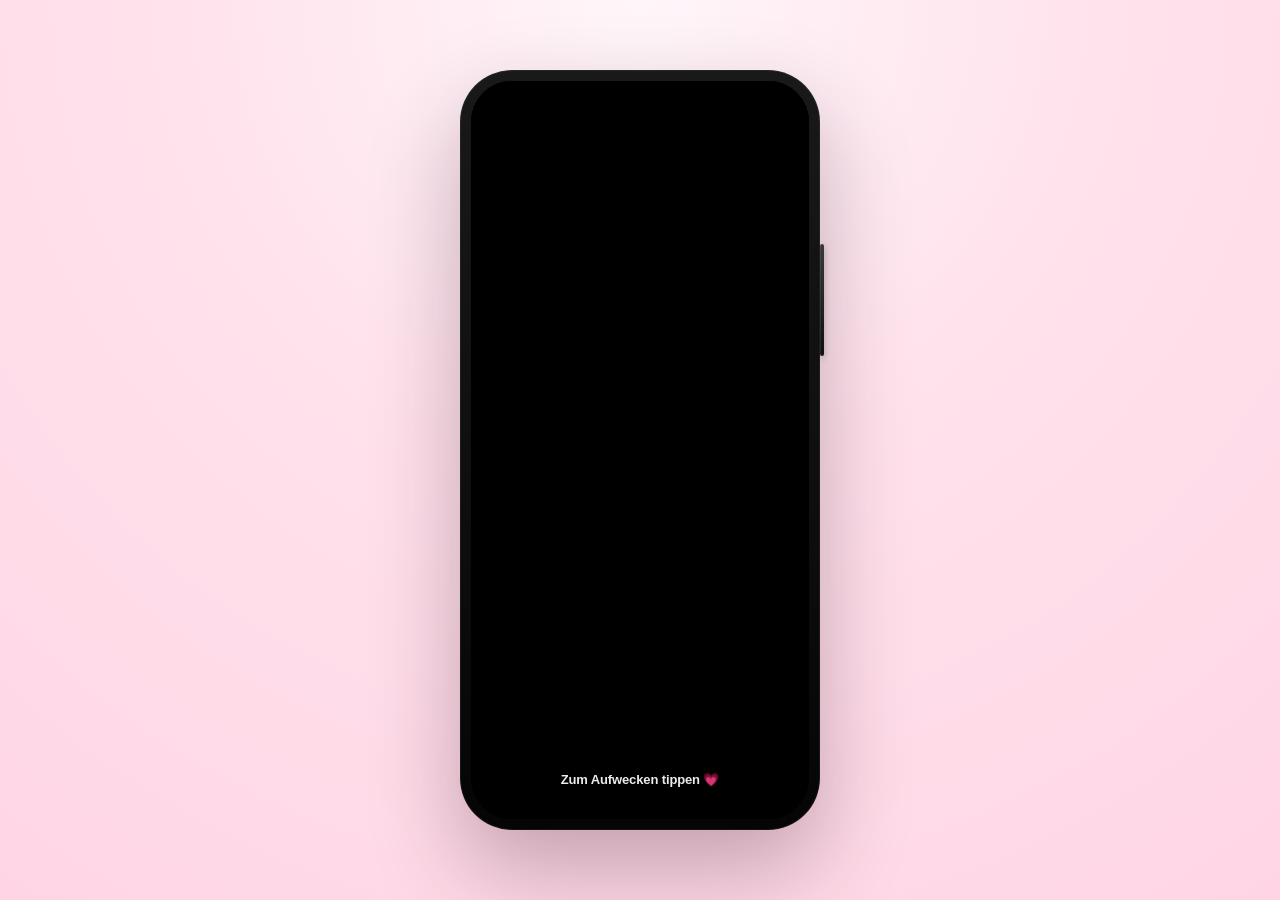
==== index.html @ 4a5b9ad0 "Update index.html" ====
<!DOCTYPE html>
<html lang="de">
<head>
  <meta charset="UTF-8" />
  <meta name="viewport" content="width=device-width, initial-scale=1.0" />
  <base href="https://kristijanbonic.github.io/iphone-love/" />
  <title>iPhone Babyrosa Mockup</title>
  <style>
    * {
      box-sizing: border-box;
      margin: 0;
      padding: 0;
      font-family: -apple-system, BlinkMacSystemFont, "SF Pro Display", "Segoe UI", sans-serif;
      -webkit-tap-highlight-color: transparent;
    }

    body {
      min-height: 100vh;
      display: flex;
      align-items: center;
      justify-content: center;
      background: radial-gradient(circle at top, #fff6fa 0%, #ffe2ec 42%, #ffd5e5 100%);
      padding: 24px;
    }

    .iphone {
      width: 360px;
      height: 760px;
      background: linear-gradient(180deg, #191919, #050505);
      border-radius: 52px;
      padding: 11px;
      box-shadow:
        0 40px 90px rgba(44, 10, 28, 0.28),
        inset 0 0 0 1px rgba(255,255,255,0.06);
      position: relative;
    }

    .iphone::before {
      content: '';
      position: absolute;
      inset: 11px;
      border-radius: 41px;
      background: #000;
      z-index: 0;
    }

    .side-button {
      position: absolute;
      right: -4px;
      width: 4px;
      border-radius: 999px;
      background: linear-gradient(180deg, #3a3a3a, #111111);
      box-shadow:
        inset 1px 0 0 rgba(255,255,255,0.08),
        0 2px 6px rgba(0,0,0,0.28);
      cursor: pointer;
      z-index: 30;
      transition: transform .12s ease, filter .16s ease;
    }

    .side-button:hover {
      filter: brightness(1.08);
    }

    .side-button:active {
      transform: scaleY(0.98);
    }

    .lock-button {
      top: 174px;
      height: 112px;
    }

    .screen {
      width: 100%;
      height: 100%;
      border-radius: 41px;
      overflow: hidden;
      position: relative;
      background: #000;
      z-index: 1;
    }

    .dynamic-island {
      position: absolute;
      top: 10px;
      left: 50%;
      transform: translateX(-50%);
      width: 126px;
      height: 34px;
      border-radius: 999px;
      background: #090909;
      z-index: 15;
      box-shadow: inset 0 0 0 1px rgba(255,255,255,0.03);
    }

    .statusbar {
      position: absolute;
      top: 16px;
      left: 18px;
      right: 18px;
      display: flex;
      justify-content: space-between;
      align-items: center;
      color: #fff;
      z-index: 16;
      pointer-events: none;
    }

    .screen.is-off .statusbar,
    .screen.is-off .dynamic-island,
    .screen.is-off .lockscreen,
    .screen.is-off .homescreen,
    .screen.is-off .app-screen,
    .screen.is-off .home-indicator {
      opacity: 0;
      pointer-events: none;
    }

    .status-time {
      font-size: 15px;
      font-weight: 600;
      letter-spacing: -0.2px;
      margin-left: 10px;
    }

    .status-lock-badge {
      display: none;
      align-items: center;
      justify-content: center;
      margin-left: 10px;
      color: white;
      font-size: 12px;
      font-weight: 800;
      letter-spacing: 0.02em;
    }

    .status-lock-badge::before {
      content: '♡';
      font-size: 11px;
      margin-right: 5px;
      opacity: 0.95;
    }

    .lockscreen .time {
      margin-top: 20px;
    }

    .lockscreen .date {
      margin-top: 12px;
    }

    .statusbar.lock-mode .status-time {
      display: none;
    }

    .statusbar.lock-mode .status-lock-badge {
      display: inline-flex;
    }

    .status-right {
      display: flex;
      align-items: center;
      gap: 6px;
      margin-right: 4px;
      font-size: 12px;
      font-weight: 700;
    }

    .signal {
      display: flex;
      align-items: flex-end;
      gap: 2px;
      height: 12px;
    }

    .signal span {
      width: 3px;
      border-radius: 999px;
      background: white;
      display: block;
    }

    .signal span:nth-child(1) { height: 4px; opacity: 0.72; }
    .signal span:nth-child(2) { height: 6px; opacity: 0.82; }
    .signal span:nth-child(3) { height: 8px; opacity: 0.92; }
    .signal span:nth-child(4) { height: 11px; }

    .battery {
      width: 30px;
      height: 18px;
      border: 1px solid rgba(255,255,255,0.26);
      border-radius: 999px;
      position: relative;
      padding: 2px;
      display: flex;
      align-items: center;
      justify-content: center;
      background: linear-gradient(180deg, rgba(255,255,255,0.22), rgba(255,255,255,0.10));
      box-shadow: inset 0 1px 0 rgba(255,255,255,0.18);
      overflow: visible;
    }

    .battery::after {
      content: '';
      position: absolute;
      right: -4px;
      top: 5px;
      width: 3px;
      height: 8px;
      border-radius: 999px;
      background: rgba(255,255,255,0.72);
    }

    .battery-level {
      width: 62%;
      height: calc(100% - 4px);
      border-radius: 999px;
      background: linear-gradient(180deg, #ffd8ea, #f6a9c9);
      position: absolute;
      left: 2px;
      top: 2px;
      box-shadow: inset 0 1px 0 rgba(255,255,255,0.45);
    }


    .lockscreen,
    .homescreen {
      position: absolute;
      inset: 0;
      transition: opacity .35s ease, transform .35s ease;
    }

    .screen-off {
      position: absolute;
      inset: -2px;
      background: #000;
      border-radius: 41px;
      z-index: 40;
      opacity: 0;
      pointer-events: none;
      transition: opacity .28s ease;
    }

    .screen-off-note {
      position: absolute;
      left: 50%;
      bottom: 34px;
      transform: translateX(-50%);
      color: rgba(255,255,255,0.92);
      font-size: 13px;
      font-weight: 700;
      letter-spacing: -0.01em;
      text-shadow: 0 6px 18px rgba(0,0,0,0.34);
      white-space: nowrap;
    }

    .screen.is-off .screen-off {
      opacity: 1;
      pointer-events: auto;
    }

    .lockscreen {
      background:
        radial-gradient(circle at top left, rgba(255,255,255,0.32), transparent 28%),
        radial-gradient(circle at 80% 12%, rgba(255,255,255,0.16), transparent 20%),
        linear-gradient(180deg, #ffc7de 0%, #f4a7c8 48%, #e991bb 100%);
      color: white;
      display: flex;
      flex-direction: column;
      align-items: center;
      padding: 34px 20px 20px;
    }

    .lockscreen::before {
      content: '';
      position: absolute;
      inset: 0;
      background:
        radial-gradient(circle at 20% 30%, rgba(255,255,255,0.12), transparent 12%),
        radial-gradient(circle at 72% 48%, rgba(255,255,255,0.08), transparent 16%);
      pointer-events: none;
    }

    .time {
      margin-top: 8px;
      font-size: 78px;
      line-height: 0.95;
      letter-spacing: -3px;
      font-weight: 275;
      text-shadow: 0 8px 30px rgba(98, 20, 54, 0.18);
    }

    .date {
      margin-top: 8px;
      font-size: 20px;
      font-weight: 600;
      letter-spacing: -0.2px;
    }

    .lock-card {
      margin-top: 14px;
      margin-bottom: auto;
      width: 100%;
      background: rgba(255,255,255,0.13);
      border: 1px solid rgba(255,255,255,0.20);
      border-radius: 32px;
      backdrop-filter: blur(22px) saturate(120%);
      -webkit-backdrop-filter: blur(22px) saturate(120%);
      padding: 24px 18px 22px;
      text-align: center;
      box-shadow: 0 20px 35px rgba(78, 19, 47, 0.12);
    }

    .lock-card h2 {
      font-size: 21px;
      font-weight: 700;
      margin-bottom: 8px;
      letter-spacing: -0.3px;
    }

    .lock-card p {
      font-size: 14px;
      line-height: 1.35;
      opacity: 0.96;
      margin-bottom: 18px;
    }

    .code-display {
      display: flex;
      justify-content: center;
      gap: 14px;
      margin-bottom: 22px;
    }

    .dot {
      width: 14px;
      height: 14px;
      border-radius: 50%;
      border: 1.8px solid rgba(255,255,255,0.92);
      background: transparent;
      transition: 0.2s ease;
    }

    .dot.filled {
      background: white;
    }

    .pin-grid {
      display: grid;
      grid-template-columns: repeat(3, 72px);
      justify-content: center;
      gap: 14px 18px;
      margin: 0 auto;
    }

    .pin-btn {
      width: 72px;
      height: 72px;
      border: none;
      border-radius: 50%;
      background: rgba(255,255,255,0.16);
      color: white;
      font-size: 30px;
      font-weight: 300;
      cursor: pointer;
      backdrop-filter: blur(10px);
      transition: transform .12s ease, background .2s ease, opacity .2s ease;
      box-shadow: inset 0 0 0 1px rgba(255,255,255,0.06);
    }

    .pin-btn:hover { background: rgba(255,255,255,0.22); }
    .pin-btn:active { transform: scale(0.96); }

    .hint {
      margin-top: 18px;
      min-height: 18px;
      font-size: 13px;
      font-weight: 600;
      color: white;
    }

    .error {
      display: none;
    }

    .homescreen {
      opacity: 0;
      pointer-events: none;
      transform: scale(1.03);
      background:
        radial-gradient(circle at 20% 10%, rgba(255,255,255,0.22), transparent 22%),
        linear-gradient(180deg, #ffcadd 0%, #f6a8c8 55%, #ec96bd 100%);
      padding: 84px 18px 18px;
      color: white;
    }

    .homescreen::before {
      content: '';
      position: absolute;
      inset: 0;
      pointer-events: none;
      background:
        linear-gradient(180deg, rgba(255,255,255,0.08), transparent 20%),
        radial-gradient(circle at 15% 18%, rgba(255,255,255,0.14), transparent 14%);
    }

    .homescreen.active {
      opacity: 1;
      pointer-events: auto;
      transform: scale(1);
    }

    .lockscreen.hidden {
      opacity: 0;
      pointer-events: none;
      transform: scale(.985);
    }

    .app-grid {
      position: relative;
      z-index: 2;
      display: grid;
      grid-template-columns: repeat(4, 1fr);
      gap: 20px 8px;
      align-content: start;
      padding: 0 2px;
    }

    .app {
      display: flex;
      flex-direction: column;
      align-items: center;
      gap: 7px;
      text-align: center;
      user-select: none;
    }

    .icon {
      width: 62px;
      height: 62px;
      border-radius: 15px;
      overflow: hidden;
      box-shadow:
        0 10px 20px rgba(113, 40, 75, 0.18),
        0 2px 3px rgba(255,255,255,0.25) inset,
        0 -1px 0 rgba(0,0,0,0.08) inset;
      position: relative;
      flex-shrink: 0;
      display: flex;
      align-items: center;
      justify-content: center;
    }

    .icon::before {
      content: '';
      position: absolute;
      inset: 0;
      background: linear-gradient(180deg, rgba(255,255,255,0.30), rgba(255,255,255,0.02) 45%, rgba(0,0,0,0.05));
      pointer-events: none;
      z-index: 2;
    }

    .icon svg {
      position: relative;
      z-index: 1;
      overflow: visible;
    }

    .icon img {
      width: 100%;
      height: 100%;
      object-fit: cover;
      display: block;
      position: relative;
      z-index: 1;
    }

    .icon.tiktok-icon {
      background:
        radial-gradient(circle at 30% 25%, rgba(255,255,255,0.16), transparent 26%),
        linear-gradient(180deg, #29121f, #12070d 62%, #050305 100%);
    }

    .icon.tiktok-icon span {
      position: relative;
      z-index: 1;
      font-size: 32px;
      font-weight: 900;
      letter-spacing: -0.06em;
      color: #ffffff;
      text-shadow:
        2px 0 0 #5ff9ef,
        -2px 0 0 #ff4f9a,
        0 0 18px rgba(255,255,255,0.12);
    }

    .label {
      font-size: 12px;
      font-weight: 600;
      color: rgba(255,255,255,0.96);
      text-shadow: 0 2px 8px rgba(28, 8, 19, 0.45);
      letter-spacing: -0.1px;
    }

    .dock {
      position: absolute;
      left: 14px;
      right: 14px;
      bottom: 24px;
      z-index: 3;
      background: linear-gradient(180deg, rgba(90, 33, 63, 0.50), rgba(58, 18, 40, 0.36));
      border: 1px solid rgba(255,255,255,0.14);
      backdrop-filter: blur(26px) saturate(140%);
      -webkit-backdrop-filter: blur(26px) saturate(140%);
      border-radius: 30px;
      padding: 12px 8px 10px;
      display: grid;
      grid-template-columns: repeat(4, 1fr);
      gap: 6px;
      box-shadow:
        inset 0 1px 0 rgba(255,255,255,0.10),
        0 16px 28px rgba(92, 28, 61, 0.24);
    }

    .dock .icon {
      width: 58px;
      height: 58px;
      border-radius: 16px;
    }

    .dock .label {
      font-size: 11px;
      color: rgba(255,255,255,0.98);
      text-shadow: 0 2px 8px rgba(28, 8, 19, 0.5);
    }

    .home-indicator {
      position: absolute;
      bottom: 8px;
      left: 50%;
      transform: translateX(-50%);
      width: 132px;
      height: 5px;
      border-radius: 999px;
      background: rgba(255,255,255,0.94);
      z-index: 4;
      cursor: pointer;
    }

    .app-screen {
      position: absolute;
      inset: 0;
      background: linear-gradient(180deg,#ffcadd,#f6a8c8);
      z-index: 20;
      overflow: hidden;
      opacity: 0;
      pointer-events: none;
      transform: scale(1.04);
      transition: opacity .28s ease, transform .32s cubic-bezier(.22,1,.36,1);
    }

    .app-screen.active {
      opacity: 1;
      pointer-events: auto;
      transform: scale(1);
    }

    .app-screen.closing {
      opacity: 0;
      pointer-events: none;
      transform: scale(0.94);
    }

    

    .app-header {
      display: none;
    }

    .app-content {
      position: absolute;
      top: 82px;
      left: 0;
      right: 0;
      bottom: 26px;
      padding: 0 16px 18px;
      overflow-y: auto;
      -webkit-overflow-scrolling: touch;
      scrollbar-width: none;
      -ms-overflow-style: none;
    }

    .app-content::-webkit-scrollbar {
      display: none;
    }

    .spotify-view {
      display: none;
      color: white;
      min-height: 100%;
      padding-top: 6px;
    }

    .spotify-view.active {
      display: block;
    }

    .timer-view {
      display: none;
      color: white;
      min-height: 100%;
      padding-top: 6px;
    }

    .timer-view.active {
      display: block;
    }

    .weather-view {
      display: none;
      color: white;
      min-height: 100%;
      padding-top: 6px;
    }

    .weather-view.active {
      display: block;
    }

    .tiktok-view {
      display: none;
      color: white;
      min-height: 100%;
      height: 100%;
      padding-top: 0;
      position: relative;
      overflow: hidden;
      border-radius: 0;
      background: linear-gradient(180deg, rgba(14, 7, 12, 0.98), rgba(9, 5, 9, 1));
    }

    .tiktok-view.active {
      display: block;
    }

    .tiktok-topbar {
      position: absolute;
      top: 8px;
      left: 0;
      right: 0;
      z-index: 6;
      display: flex;
      align-items: center;
      justify-content: center;
      gap: 18px;
      padding: 8px 18px 0;
      pointer-events: none;
    }

    .tiktok-tab {
      font-size: 14px;
      font-weight: 800;
      color: rgba(255,255,255,0.56);
      letter-spacing: -0.02em;
      pointer-events: auto;
      cursor: pointer;
      position: relative;
    }

    .tiktok-tab.active {
      color: white;
    }

    .tiktok-tab.active::after {
      content: '';
      position: absolute;
      left: 50%;
      bottom: -7px;
      transform: translateX(-50%);
      width: 28px;
      height: 3px;
      border-radius: 999px;
      background: white;
    }

    .tiktok-feed {
      position: absolute;
      inset: 0 0 72px 0;
      overflow-y: auto;
      scroll-snap-type: y mandatory;
      scrollbar-width: none;
      -ms-overflow-style: none;
    }

    .tiktok-feed::-webkit-scrollbar {
      display: none;
    }

    .tiktok-card {
      position: relative;
      min-height: 100%;
      scroll-snap-align: start;
      overflow: hidden;
      background:
        radial-gradient(circle at 22% 18%, rgba(255,255,255,0.08), transparent 18%),
        linear-gradient(180deg, rgba(28, 10, 22, 0.28), rgba(8, 4, 8, 0.12));
    }

    .tiktok-card::after {
      content: '';
      position: absolute;
      inset: 0;
      background: linear-gradient(180deg, rgba(0,0,0,0.10) 0%, rgba(0,0,0,0.00) 25%, rgba(0,0,0,0.20) 62%, rgba(0,0,0,0.64) 100%);
      pointer-events: none;
      z-index: 1;
    }

    .tiktok-media {
      position: absolute;
      inset: 0;
      width: 100%;
      height: 100%;
      object-fit: cover;
      background: #120811;
    }

    .tiktok-pause-indicator {
      position: absolute;
      left: 50%;
      top: 50%;
      transform: translate(-50%, -50%) scale(0.94);
      z-index: 3;
      width: 74px;
      height: 74px;
      border-radius: 50%;
      background: rgba(10, 7, 10, 0.42);
      backdrop-filter: blur(12px);
      -webkit-backdrop-filter: blur(12px);
      display: flex;
      align-items: center;
      justify-content: center;
      opacity: 0;
      pointer-events: none;
      transition: opacity .16s ease, transform .16s ease;
      box-shadow: 0 18px 36px rgba(0,0,0,0.20);
    }

    .tiktok-card.is-paused .tiktok-pause-indicator {
      opacity: 1;
      transform: translate(-50%, -50%) scale(1);
    }

    .tiktok-pause-bars {
      display: flex;
      gap: 8px;
    }

    .tiktok-pause-bars span {
      width: 8px;
      height: 28px;
      border-radius: 999px;
      background: rgba(255,255,255,0.96);
      display: block;
    }

    .tiktok-card-content {
      position: absolute;
      left: 12px;
      right: 12px;
      bottom: 14px;
      z-index: 2;
      display: flex;
      align-items: flex-end;
      justify-content: space-between;
      gap: 10px;
    }

    .tiktok-caption {
      max-width: calc(100% - 66px);
    }

    .tiktok-user-row {
      display: flex;
      align-items: center;
      gap: 7px;
      margin-bottom: 6px;
    }

    .tiktok-avatar {
      width: 30px;
      height: 30px;
      border-radius: 50%;
      overflow: hidden;
      border: 1.5px solid rgba(255,255,255,0.88);
      box-shadow: 0 8px 18px rgba(0,0,0,0.18);
      flex-shrink: 0;
    }

    .tiktok-avatar img {
      width: 100%;
      height: 100%;
      object-fit: cover;
      display: block;
    }

    .tiktok-user {
      font-size: 12px;
      font-weight: 800;
    }

    .tiktok-meta {
      font-size: 10px;
      color: rgba(255,255,255,0.82);
      margin-top: 1px;
    }

    .tiktok-text {
      font-size: 12px;
      line-height: 1.35;
      color: rgba(255,255,255,0.94);
      text-shadow: 0 4px 18px rgba(0,0,0,0.26);
    }

    .tiktok-actions {
      width: 42px;
      display: flex;
      flex-direction: column;
      align-items: center;
      gap: 10px;
      flex-shrink: 0;
    }

    .tiktok-action-wrap {
      display: flex;
      flex-direction: column;
      align-items: center;
      gap: 2px;
    }

    .tiktok-action {
      width: auto;
      height: auto;
      border-radius: 0;
      border: none;
      background: transparent;
      display: flex;
      align-items: center;
      justify-content: center;
      font-size: 23px;
      line-height: 1;
      cursor: pointer;
      transition: transform .12s ease, color .15s ease, opacity .15s ease;
      user-select: none;
      color: rgba(255,255,255,0.96);
      text-shadow: 0 8px 24px rgba(0,0,0,0.28);
    }

    .tiktok-action svg {
      width: 18px;
      height: 22px;
      display: block;
      fill: currentColor;
    }

    .tiktok-action:active {
      transform: scale(0.96);
    }

    .tiktok-action.is-liked {
      color: #ff3b7a;
    }

    .tiktok-action.is-saved {
      color: #ffd84d;
    }

    .tiktok-action-label {
      font-size: 9px;
      font-weight: 800;
      color: rgba(255,255,255,0.92);
      text-shadow: 0 4px 14px rgba(0,0,0,0.26);
      text-align: center;
    }

    .tiktok-share-toast {
      position: absolute;
      left: 50%;
      bottom: 92px;
      transform: translateX(-50%) translateY(12px);
      z-index: 9;
      padding: 10px 14px;
      border-radius: 16px;
      background: rgba(18, 10, 16, 0.92);
      color: white;
      font-size: 13px;
      font-weight: 700;
      opacity: 0;
      pointer-events: none;
      transition: opacity .18s ease, transform .18s ease;
      box-shadow: 0 14px 28px rgba(0,0,0,0.24);
    }

    .tiktok-share-toast.active {
      opacity: 1;
      transform: translateX(-50%) translateY(0);
    }

    .tiktok-bottom-nav {
      position: absolute;
      left: 0;
      right: 0;
      bottom: 0;
      z-index: 7;
      display: grid;
      grid-template-columns: repeat(5, 1fr);
      gap: 4px;
      padding: 10px 10px 12px;
      background: linear-gradient(180deg, rgba(8,5,8,0.04), rgba(8,5,8,0.88));
      backdrop-filter: blur(18px);
      -webkit-backdrop-filter: blur(18px);
      border-top: 1px solid rgba(255,255,255,0.08);
    }

    .tiktok-nav-item {
      display: flex;
      flex-direction: column;
      align-items: center;
      gap: 4px;
      color: rgba(255,255,255,0.56);
      font-size: 10px;
      font-weight: 700;
      cursor: pointer;
      user-select: none;
    }

    .tiktok-nav-item.active {
      color: white;
    }

    .tiktok-nav-icon {
      font-size: 18px;
      line-height: 1;
    }

    .tiktok-plus {
      width: 34px;
      height: 26px;
      border-radius: 8px;
      background: linear-gradient(90deg, #5ff9ef 0 18%, #fff 18% 82%, #ff4f9a 82% 100%);
      display: flex;
      align-items: center;
      justify-content: center;
      color: #0a0a0a;
      font-size: 18px;
      font-weight: 900;
    }

    .tiktok-panel {
      display: none;
      position: absolute;
      inset: 0 0 72px 0;
      overflow-y: auto;
      padding: 56px 14px 20px;
      scrollbar-width: none;
    }

    .tiktok-panel.active {
      display: block;
    }

    .tiktok-panel::-webkit-scrollbar {
      display: none;
    }

    .tiktok-comments-sheet {
      position: absolute;
      left: 10px;
      right: 10px;
      bottom: 82px;
      z-index: 8;
      border-radius: 26px;
      background: linear-gradient(180deg, rgba(33, 14, 24, 0.96), rgba(15, 7, 13, 0.98));
      border: 1px solid rgba(255,255,255,0.10);
      box-shadow: 0 24px 48px rgba(0,0,0,0.34);
      padding: 16px;
      display: none;
    }

    .tiktok-comments-sheet.active {
      display: block;
    }

    .tiktok-comments-title {
      font-size: 15px;
      font-weight: 800;
      margin-bottom: 12px;
    }

    .tiktok-comment {
      display: flex;
      align-items: flex-start;
      justify-content: space-between;
      gap: 12px;
      padding: 10px 0;
      border-bottom: 1px solid rgba(255,255,255,0.08);
    }

    .tiktok-comment:last-child {
      border-bottom: none;
    }

    .tiktok-comment-user {
      font-size: 12px;
      font-weight: 800;
      color: rgba(255,255,255,0.70);
      margin-bottom: 4px;
    }

    .tiktok-comment-text {
      font-size: 14px;
      line-height: 1.45;
      color: rgba(255,255,255,0.94);
    }

    .tiktok-comment-main {
      flex: 1;
      min-width: 0;
    }

    .tiktok-comment-like {
      display: flex;
      flex-direction: column;
      align-items: center;
      gap: 4px;
      color: rgba(255,255,255,0.68);
      cursor: pointer;
      user-select: none;
      min-width: 24px;
      transition: transform .12s ease, color .15s ease;
    }

    .tiktok-comment-like:active {
      transform: scale(0.95);
    }

    .tiktok-comment-like.is-liked {
      color: #ff3b7a;
    }

    .tiktok-comment-like-icon {
      font-size: 14px;
      line-height: 1;
    }

    .tiktok-comment-like-count {
      font-size: 10px;
      font-weight: 800;
      color: rgba(255,255,255,0.92);
    }

    .tiktok-comments-close {
      margin-top: 12px;
      width: 100%;
      border: none;
      border-radius: 18px;
      min-height: 42px;
      background: linear-gradient(180deg, #ffd6e7, #f6a9c9);
      color: #8d1f4b;
      font-size: 15px;
      font-weight: 800;
    }

    .tiktok-profile-card,
    .tiktok-empty-card {
      border-radius: 28px;
      padding: 20px 18px;
      background: linear-gradient(180deg, rgba(90, 33, 63, 0.44), rgba(58, 18, 40, 0.30));
      border: 1px solid rgba(255,255,255,0.12);
      box-shadow: inset 0 1px 0 rgba(255,255,255,0.10), 0 16px 30px rgba(92, 28, 61, 0.24);
    }

    .tiktok-profile-head {
      display: flex;
      flex-direction: column;
      align-items: center;
      text-align: center;
      margin-bottom: 18px;
    }

    .tiktok-profile-avatar {
      width: 78px;
      height: 78px;
      border-radius: 50%;
      overflow: hidden;
      border: 2px solid rgba(255,255,255,0.92);
      margin-bottom: 12px;
    }

    .tiktok-profile-avatar img {
      width: 100%;
      height: 100%;
      object-fit: cover;
      display: block;
    }

    .tiktok-profile-name {
      font-size: 22px;
      font-weight: 800;
      margin-bottom: 4px;
    }

    .tiktok-profile-user {
      font-size: 14px;
      color: rgba(255,255,255,0.82);
    }

    .tiktok-profile-stats {
      display: grid;
      grid-template-columns: repeat(3, 1fr);
      gap: 10px;
      margin-bottom: 18px;
    }

    .tiktok-profile-stat {
      border-radius: 20px;
      padding: 14px 10px;
      background: linear-gradient(180deg, rgba(255,255,255,0.08), rgba(255,255,255,0.04));
      text-align: center;
    }

    .tiktok-profile-stat strong {
      display: block;
      font-size: 18px;
      margin-bottom: 4px;
    }

    .tiktok-profile-empty {
      border-radius: 22px;
      padding: 20px;
      text-align: center;
      background: linear-gradient(180deg, rgba(255,255,255,0.06), rgba(255,255,255,0.03));
      color: rgba(255,255,255,0.88);
    }

    .calculator-view {
      display: none;
      color: white;
      min-height: 100%;
      padding-top: 6px;
    }

    .calculator-view.active {
      display: block;
    }

    .camera-view {
      display: none;
      color: white;
      min-height: 100%;
      padding-top: 6px;
    }

    .camera-view.active {
      display: block;
    }

    .camera-shell {
      background: linear-gradient(180deg, rgba(24, 12, 18, 0.92), rgba(10, 6, 10, 0.98));
      border: 1px solid rgba(255,255,255,0.10);
      border-radius: 30px;
      padding: 14px;
      box-shadow: inset 0 1px 0 rgba(255,255,255,0.08), 0 18px 34px rgba(42, 8, 24, 0.30);
    }

    .camera-stage {
      position: relative;
      border-radius: 24px;
      overflow: hidden;
      background: #120a10;
      min-height: 420px;
      box-shadow: inset 0 1px 0 rgba(255,255,255,0.08);
    }

    .camera-stage video {
      width: 100%;
      height: 420px;
      object-fit: cover;
      display: block;
      transform: scaleX(-1);
      background: #120a10;
    }

    .camera-overlay {
      position: absolute;
      inset: 0;
      display: flex;
      flex-direction: column;
      justify-content: space-between;
      padding: 16px;
      pointer-events: none;
    }

    .camera-pill {
      align-self: center;
      background: rgba(255,255,255,0.12);
      border: 1px solid rgba(255,255,255,0.14);
      backdrop-filter: blur(14px);
      -webkit-backdrop-filter: blur(14px);
      border-radius: 999px;
      padding: 8px 14px;
      font-size: 12px;
      font-weight: 700;
      color: rgba(255,255,255,0.92);
    }

    .camera-hint {
      align-self: center;
      background: rgba(255,255,255,0.10);
      border: 1px solid rgba(255,255,255,0.12);
      backdrop-filter: blur(14px);
      -webkit-backdrop-filter: blur(14px);
      border-radius: 18px;
      padding: 10px 14px;
      font-size: 13px;
      font-weight: 600;
      color: rgba(255,255,255,0.92);
      text-align: center;
      max-width: 88%;
    }

    .camera-empty {
      position: absolute;
      inset: 0;
      display: none;
      align-items: center;
      justify-content: center;
      text-align: center;
      padding: 24px;
      font-size: 15px;
      line-height: 1.5;
      color: rgba(255,255,255,0.9);
      background: linear-gradient(180deg, rgba(50, 18, 34, 0.86), rgba(20, 8, 14, 0.96));
    }

    .camera-empty.active {
      display: flex;
    }

    .camera-controls {
      display: flex;
      justify-content: center;
      padding-top: 18px;
    }

    .camera-shutter {
      width: 78px;
      height: 78px;
      border-radius: 50%;
      background: radial-gradient(circle at 30% 30%, #fff7fb, #ffd4e6 58%, #f6a9c9 100%);
      border: 5px solid rgba(255,255,255,0.22);
      box-shadow: 0 10px 30px rgba(255, 184, 214, 0.28), inset 0 1px 0 rgba(255,255,255,0.75);
      cursor: pointer;
    }

    #calculatorView .love-card,
    #calculatorView .love-note {
      display: none;
    }

    .calc-shell {
      background: linear-gradient(180deg, rgba(33, 14, 24, 0.88), rgba(18, 8, 14, 0.96));
      border: 1px solid rgba(255,255,255,0.10);
      border-radius: 32px;
      padding: 18px 14px 16px;
      box-shadow: inset 0 1px 0 rgba(255,255,255,0.08), 0 18px 34px rgba(42, 8, 24, 0.30);
    }

    .calc-display {
      min-height: 118px;
      display: flex;
      flex-direction: column;
      justify-content: flex-end;
      align-items: flex-end;
      text-align: right;
      padding: 10px 4px 18px;
    }

    .calc-expression {
      font-size: 19px;
      font-weight: 600;
      color: rgba(255,255,255,0.62);
      margin-bottom: 10px;
    }

    .calc-result {
      font-size: 42px;
      line-height: 1;
      font-weight: 300;
      letter-spacing: -0.05em;
      color: white;
      text-shadow: 0 8px 24px rgba(255,255,255,0.06);
    }

    .calc-hint {
      margin: 0 4px 16px;
      text-align: right;
      font-size: 11px;
      line-height: 1.35;
      color: rgba(255,255,255,0.58);
    }

    .calc-grid {
      display: grid;
      grid-template-columns: repeat(4, 1fr);
      gap: 10px;
    }

    .calc-btn {
      appearance: none;
      border: none;
      height: 66px;
      border-radius: 50%;
      display: flex;
      align-items: center;
      justify-content: center;
      font-size: 28px;
      font-weight: 500;
      color: white;
      background: linear-gradient(180deg, rgba(74, 74, 78, 0.96), rgba(50, 50, 54, 0.96));
      box-shadow: inset 0 1px 0 rgba(255,255,255,0.06);
      user-select: none;
      cursor: pointer;
      transition: transform .12s ease, filter .12s ease;
      -webkit-tap-highlight-color: transparent;
    }

    .calc-btn:active {
      transform: scale(0.96);
      filter: brightness(1.05);
    }

    .calc-btn.light {
      color: #1b1b1f;
      background: linear-gradient(180deg, rgba(255,255,255,0.92), rgba(219, 219, 224, 0.92));
    }

    .calc-btn.op {
      background: linear-gradient(180deg, #ffcf93, #ff9f0a);
      color: white;
    }

    .calc-btn.zero {
      grid-column: span 2;
      border-radius: 999px;
      justify-content: flex-start;
      padding-left: 26px;
    }

    .calc-note {
      margin-top: 16px;
      background: linear-gradient(180deg, rgba(90, 33, 63, 0.30), rgba(58, 18, 40, 0.18));
      border: 1px solid rgba(255,255,255,0.10);
      border-radius: 22px;
      padding: 16px;
      font-size: 14px;
      line-height: 1.45;
      color: rgba(255,255,255,0.92);
      box-shadow: inset 0 1px 0 rgba(255,255,255,0.10);
    }

    .photos-view {
      display: none;
      color: white;
      min-height: 100%;
      padding-top: 6px;
    }

    .photos-view.active {
      display: block;
    }

    .photos-grid {
      display: grid;
      grid-template-columns: 1fr 1fr;
      gap: 12px;
      padding-bottom: 18px;
    }

    .photo-card {
      background: linear-gradient(180deg, rgba(90, 33, 63, 0.44), rgba(58, 18, 40, 0.32));
      border: 1px solid rgba(255,255,255,0.14);
      border-radius: 22px;
      padding: 12px;
      box-shadow: inset 0 1px 0 rgba(255,255,255,0.10), 0 12px 24px rgba(92, 28, 61, 0.20);
      backdrop-filter: blur(12px);
      -webkit-backdrop-filter: blur(12px);
    }

    .photo-art {
      height: 136px;
      border-radius: 16px;
      background: linear-gradient(180deg, rgba(104, 38, 73, 0.42), rgba(67, 22, 47, 0.28));
      position: relative;
      overflow: hidden;
      box-shadow: inset 0 1px 0 rgba(255,255,255,0.10);
      cursor: pointer;
    }

    .photo-art img {
      width: 100%;
      height: 100%;
      object-fit: cover;
      display: block;
    }

    .photo-art.placeholder {
      display: flex;
      align-items: center;
      justify-content: center;
      padding: 12px;
      text-align: center;
      color: rgba(255,255,255,0.88);
      font-size: 12px;
      font-weight: 700;
      line-height: 1.35;
    }

    .photo-caption {
      font-size: 12px;
      font-weight: 600;
      margin-top: 8px;
      text-align: center;
      opacity: 0.95;
      display: none;
    }

    .photo-viewer {
      position: absolute;
      top: 104px;
      left: 16px;
      right: 16px;
      bottom: 26px;
      z-index: 70;
      display: none;
      align-items: center;
      justify-content: center;
      background: rgba(0,0,0,0.92);
      padding: 0;
      overflow: hidden;
      border-radius: 28px;
    }

    .photo-viewer.active {
      display: flex;
    }

    .photo-viewer img {
      width: 100%;
      height: 100%;
      object-fit: cover;
      display: block;
    }

    .photo-viewer-placeholder {
      display: none;
      width: 100%;
      height: 100%;
      align-items: center;
      justify-content: center;
      text-align: center;
      padding: 24px;
      color: rgba(255,255,255,0.92);
      font-size: 24px;
      font-weight: 700;
      line-height: 1.3;
      background: linear-gradient(180deg, rgba(90, 33, 63, 0.82), rgba(58, 18, 40, 0.68));
    }

    .photo-viewer.show-placeholder img {
      display: none;
    }

    .photo-viewer.show-placeholder .photo-viewer-placeholder {
      display: flex;
    }

    .photo-viewer-close {
      position: absolute;
      top: 14px;
      right: 14px;
      width: 40px;
      height: 40px;
      border-radius: 50%;
      display: flex;
      align-items: center;
      justify-content: center;
      background: rgba(255,255,255,0.14);
      color: white;
      font-size: 22px;
      font-weight: 700;
      backdrop-filter: blur(12px);
      -webkit-backdrop-filter: blur(12px);
      cursor: pointer;
      box-shadow: inset 0 1px 0 rgba(255,255,255,0.12);
    }

    .phone-view {
      display: none;
      color: white;
      min-height: 100%;
      padding-top: 6px;
    }

    .phone-view.active {
      display: block;
    }

    .phone-tabs {
      position: absolute;
      left: 12px;
      right: 12px;
      bottom: 18px;
      display: flex;
      justify-content: space-around;
      align-items: center;
      padding: 12px 6px 14px;
      background: rgba(255,255,255,0.16);
      backdrop-filter: blur(24px);
      -webkit-backdrop-filter: blur(24px);
      border: 1px solid rgba(255,255,255,0.18);
      border-radius: 24px;
      box-shadow: inset 0 1px 0 rgba(255,255,255,0.12);
    }

    .phone-tab {
      font-size: 11px;
      font-weight: 600;
      opacity: 0.72;
      cursor: pointer;
      color: white;
      padding: 4px 6px;
      text-align: center;
      flex: 1;
    }

    .phone-tab.active {
      opacity: 1;
    }

    .dialer {
      display: grid;
      grid-template-columns: repeat(3, 1fr);
      gap: 12px 18px;
      margin-top: 18px;
      padding: 0 18px 140px;
    }

    .dial-btn {
      background: rgba(255,255,255,0.18);
      border-radius: 50%;
      height: 74px;
      width: 74px;
      display: flex;
      align-items: center;
      justify-content: center;
      font-size: 24px;
      cursor: pointer;
      margin: 0 auto;
      box-shadow: inset 0 1px 0 rgba(255,255,255,0.16);
      user-select: none;
      transition: transform .12s ease, background .16s ease;
    }

    .dial-btn:active {
      transform: scale(0.96);
      background: rgba(255,255,255,0.26);
    }

    .dial-display {
      text-align: center;
      margin-top: 8px;
      font-size: 20px;
      font-weight: 500;
      letter-spacing: 1px;
      min-height: 28px;
    }

    .love-modal {
      position: absolute;
      inset: 0;
      display: none;
      align-items: center;
      justify-content: center;
      z-index: 50;
      background: rgba(18,10,16,0.38);
      backdrop-filter: blur(10px);
      -webkit-backdrop-filter: blur(10px);
      padding: 18px;
    }

    .love-modal.active {
      display: flex;
    }

    .love-modal-box {
      position: relative;
      background: linear-gradient(180deg, rgba(255,255,255,0.92), rgba(255,240,246,0.96));
      color: #c42f68;
      padding: 22px 18px 16px;
      border-radius: 30px;
      text-align: center;
      font-weight: 600;
      font-size: 16px;
      line-height: 1.4;
      width: min(290px, 100%);
      box-shadow: 0 25px 50px rgba(0,0,0,0.22), inset 0 1px 0 rgba(255,255,255,0.7);
      animation: popIn .25s ease;
      border: 1px solid rgba(255,255,255,0.7);
    }

    #modalText {
      margin-bottom: 16px;
    }

    .modal-close {
      display: none;
    }

    .modal-actions {
      display: flex;
      flex-direction: column;
      gap: 10px;
      align-items: center;
    }

    .modal-action {
      width: 100%;
      min-height: 44px;
      border: none;
      border-radius: 18px;
      background: linear-gradient(180deg, #ffd6e7, #f6a9c9);
      color: #8d1f4b;
      font-size: 16px;
      font-weight: 800;
      letter-spacing: -0.01em;
      cursor: pointer;
      overflow: hidden;
      white-space: nowrap;
      text-overflow: clip;
      flex-shrink: 0;
      box-shadow: inset 0 1px 0 rgba(255,255,255,0.7), 0 8px 20px rgba(214, 88, 140, 0.22);
      transition: transform .18s ease, opacity .18s ease, width .18s ease, min-width .18s ease, padding .18s ease, margin .18s ease;
    }

    .modal-action.secondary {
      align-self: center;
      background: linear-gradient(180deg, rgba(255,255,255,0.94), rgba(246, 230, 237, 0.98));
      color: #a14a70;
      box-shadow: inset 0 1px 0 rgba(255,255,255,0.82), 0 8px 20px rgba(145, 92, 118, 0.14);
    }

    .modal-action.is-hidden {
      width: 0;
      min-width: 0;
      padding: 0;
      margin: 0;
      opacity: 0;
      overflow: hidden;
      pointer-events: none;
      border: none;
    }

    .modal-action:active {
      transform: scale(0.98);
    }

    @keyframes popIn {
      0% { transform: scale(0.8); opacity:0; }
      100% { transform: scale(1); opacity:1; }
    }

    .dial-call-btn {
      position: absolute;
      left: 50%;
      transform: translateX(-50%);
      bottom: 110px;
      width: 80px;
      height: 80px;
      border-radius: 50%;
      background: #34c759;
      display: flex;
      align-items: center;
      justify-content: center;
      font-size: 34px;
      box-shadow: 0 12px 28px rgba(32, 138, 70, 0.35);
    }

    .phone-view.active {
      display: block;
    }

    .phone-contact-card {
      background: linear-gradient(180deg, rgba(90, 33, 63, 0.46), rgba(58, 18, 40, 0.34));
      border: 1px solid rgba(255,255,255,0.14);
      border-radius: 28px;
      padding: 22px;
      backdrop-filter: blur(18px);
      -webkit-backdrop-filter: blur(18px);
      box-shadow: 0 16px 30px rgba(92, 28, 61, 0.18);
      margin-bottom: 16px;
      text-align: center;
    }

    .phone-avatar {
      width: 82px;
      height: 82px;
      margin: 0 auto 12px;
      border-radius: 50%;
      background: linear-gradient(180deg, rgba(255,255,255,0.9), rgba(255,255,255,0.55));
      color: #d44f86;
      display: flex;
      align-items: center;
      justify-content: center;
      font-size: 28px;
      font-weight: 800;
      box-shadow: inset 0 1px 0 rgba(255,255,255,0.55);
    }

    .phone-avatar img {
      width: 100%;
      height: 100%;
      object-fit: cover;
      display: block;
      border-radius: 50%;
    }

    .phone-name {
      font-size: 24px;
      font-weight: 700;
      letter-spacing: -0.03em;
      margin-bottom: 6px;
    }

    .phone-sub {
      font-size: 13px;
      opacity: 0.9;
    }

    .call-list {
      display: grid;
      gap: 10px;
      padding-bottom: 18px;
    }

    .call-row {
      display: flex;
      align-items: center;
      justify-content: space-between;
      gap: 12px;
      background: linear-gradient(180deg, rgba(90, 33, 63, 0.44), rgba(58, 18, 40, 0.32));
      border: 1px solid rgba(255,255,255,0.14);
      border-radius: 22px;
      padding: 17px 16px;
      box-shadow: inset 0 1px 0 rgba(255,255,255,0.12);
    }

    .call-left {
      display: flex;
      align-items: center;
      gap: 12px;
      min-width: 0;
    }

    .call-icon {
      width: 40px;
      height: 40px;
      border-radius: 50%;
      background: rgba(255,255,255,0.9);
      color: #30b85c;
      display: flex;
      align-items: center;
      justify-content: center;
      font-size: 16px;
      flex-shrink: 0;
    }

    .call-icon img {
      width: 100%;
      height: 100%;
      object-fit: cover;
      display: block;
      border-radius: 50%;
    }

    .call-meta {
      min-width: 0;
    }

    .call-name {
      font-size: 14px;
      font-weight: 700;
      margin-bottom: 3px;
      white-space: nowrap;
      overflow: hidden;
      text-overflow: ellipsis;
    }

    .call-type {
      font-size: 11px;
      opacity: 0.85;
    }

    .call-time {
      font-size: 12px;
      font-weight: 600;
      opacity: 0.92;
      white-space: nowrap;
    }

    .love-card {
      background: linear-gradient(180deg, rgba(90, 33, 63, 0.46), rgba(58, 18, 40, 0.34));
      border: 1px solid rgba(255,255,255,0.14);
      border-radius: 28px;
      padding: 22px;
      backdrop-filter: blur(18px);
      -webkit-backdrop-filter: blur(18px);
      box-shadow: 0 16px 30px rgba(92, 28, 61, 0.18);
      margin-bottom: 16px;
    }

    .love-eyebrow {
      font-size: 12px;
      font-weight: 700;
      letter-spacing: 0.08em;
      text-transform: uppercase;
      opacity: 0.9;
      margin-bottom: 8px;
    }

    .love-title {
      font-size: 26px;
      line-height: 1.1;
      font-weight: 700;
      margin-bottom: 10px;
      letter-spacing: -0.03em;
    }

    .love-date {
      font-size: 14px;
      opacity: 0.92;
      margin-bottom: 18px;
    }

    .count-grid {
      display: grid;
      grid-template-columns: repeat(2, 1fr);
      gap: 12px;
    }

    .count-box {
      background: linear-gradient(180deg, rgba(90, 33, 63, 0.42), rgba(58, 18, 40, 0.30));
      border: 1px solid rgba(255,255,255,0.14);
      border-radius: 22px;
      padding: 20px 12px;
      text-align: center;
      box-shadow: inset 0 1px 0 rgba(255,255,255,0.10);
    }

    .count-number {
      font-size: 28px;
      font-weight: 800;
      line-height: 1;
      letter-spacing: -0.04em;
      margin-bottom: 6px;
    }

    .count-label {
      font-size: 12px;
      opacity: 0.9;
      font-weight: 600;
    }

    .love-note {
      background: linear-gradient(180deg, rgba(90, 33, 63, 0.42), rgba(58, 18, 40, 0.30));
      border: 1px solid rgba(255,255,255,0.14);
      border-radius: 24px;
      padding: 20px;
      font-size: 14px;
      line-height: 1.45;
      box-shadow: inset 0 1px 0 rgba(255,255,255,0.14);
    }

    .safari-item {
      width: 100%;
      border: none;
      text-align: left;
      background: linear-gradient(180deg, rgba(90, 33, 63, 0.46), rgba(58, 18, 40, 0.34));
      border-radius: 14px;
      padding: 15px 14px;
      font-size: 14px;
      color: white;
      box-shadow: inset 0 1px 0 rgba(255,255,255,0.10), 0 10px 20px rgba(91, 26, 55, 0.22);
      cursor: pointer;
      transition: transform .12s ease, box-shadow .18s ease;
      backdrop-filter: blur(16px);
      -webkit-backdrop-filter: blur(16px);
    }

    .safari-item:active {
      transform: scale(0.98);
    }

    .safari-page {
      display: none;
      margin-top: 12px;
      gap: 12px;
    }

    .safari-page.active {
      display: grid;
    }

    .safari-back {
      border: none;
      background: linear-gradient(180deg, rgba(104, 38, 73, 0.50), rgba(67, 22, 47, 0.36));
      color: white;
      border-radius: 999px;
      padding: 10px 14px;
      font-size: 13px;
      font-weight: 700;
      cursor: pointer;
      justify-self: start;
      box-shadow: inset 0 1px 0 rgba(255,255,255,0.10);
      backdrop-filter: blur(14px);
      -webkit-backdrop-filter: blur(14px);
    }

    .safari-card {
      background: linear-gradient(180deg, rgba(90, 33, 63, 0.46), rgba(58, 18, 40, 0.34));
      border-radius: 22px;
      padding: 20px;
      box-shadow: inset 0 1px 0 rgba(255,255,255,0.10), 0 16px 30px rgba(92, 28, 61, 0.24);
      border: 1px solid rgba(255,255,255,0.14);
      backdrop-filter: blur(18px);
      -webkit-backdrop-filter: blur(18px);
    }

    .safari-title {
      font-size: 21px;
      line-height: 1.15;
      font-weight: 800;
      color: white;
      margin-bottom: 10px;
    }

    .safari-text {
      font-size: 14px;
      line-height: 1.55;
      color: rgba(255,255,255,0.92);
    }

    .safari-list {
      display: grid;
      gap: 10px;
      margin-top: 10px;
      padding-left: 18px;
      color: rgba(255,255,255,0.92);
      font-size: 14px;
      line-height: 1.5;
    }

    .safari-gallery {
      display: grid;
      grid-template-columns: 1fr 1fr;
      gap: 12px;
    }

    .safari-photo-slot {
      aspect-ratio: 1 / 1.15;
      border-radius: 18px;
      background: linear-gradient(180deg, rgba(90, 33, 63, 0.42), rgba(58, 18, 40, 0.30));
      border: 1px solid rgba(255,255,255,0.14);
      display: flex;
      align-items: center;
      justify-content: center;
      text-align: center;
      padding: 14px;
      color: white;
      font-size: 13px;
      font-weight: 700;
      box-shadow: inset 0 1px 0 rgba(255,255,255,0.10);
      backdrop-filter: blur(14px);
      -webkit-backdrop-filter: blur(14px);
    }

    .safari-photo-slot img {
      width: 100%;
      height: 100%;
      object-fit: cover;
      display: block;
      border-radius: 16px;
    }

    .ranger-photo {
      width: 100%;
      border-radius: 20px;
      overflow: hidden;
      background: linear-gradient(180deg, rgba(90, 33, 63, 0.42), rgba(58, 18, 40, 0.30));
      box-shadow: inset 0 1px 0 rgba(255,255,255,0.10);
    }

    .ranger-photo svg,
    .ranger-photo img {
      display: block;
      width: 100%;
      height: auto;
    }

.spotify-helper {
      display: none;
    }

    .spotify-grid {
      display: grid;
      grid-template-columns: 1fr;
      gap: 14px;
      padding-bottom: 30px;
    }

    .track-card {
      border: none;
      text-align: left;
      border-radius: 20px;
      padding: 12px;
      min-height: 104px;
      background: linear-gradient(180deg, rgba(90, 33, 63, 0.46), rgba(58, 18, 40, 0.34));
      color: white;
      cursor: pointer;
      box-shadow: inset 0 1px 0 rgba(255,255,255,0.10), 0 10px 20px rgba(91, 26, 55, 0.22);
      transition: transform .15s ease, background .2s ease;
      display: flex;
      gap: 14px;
      text-decoration: none;
      align-items: center;
      backdrop-filter: blur(12px);
      -webkit-backdrop-filter: blur(12px);
    }

    .track-card:hover {
      background: linear-gradient(180deg, rgba(104, 38, 73, 0.54), rgba(67, 22, 47, 0.38));
    }

    .track-card:active,
    .track-card.active {
      transform: scale(0.98);
      background: linear-gradient(180deg, rgba(126, 46, 89, 0.62), rgba(81, 28, 56, 0.42));
    }

    .track-cover {
      width: 68px;
      height: 68px;
      border-radius: 18px;
      flex-shrink: 0;
      position: relative;
      overflow: hidden;
      box-shadow: inset 0 1px 0 rgba(255,255,255,0.22);
      background: linear-gradient(180deg, rgba(104, 38, 73, 0.42), rgba(67, 22, 47, 0.28));
    }

    .track-cover img {
      width: 100%;
      height: 100%;
      object-fit: cover;
      display: block;
    }

    .cover-inner {
      position: absolute;
      inset: 0;
      display: flex;
      align-items: flex-end;
      justify-content: flex-start;
      padding: 7px;
      font-size: 16px;
      font-weight: 800;
      letter-spacing: -0.4px;
      color: rgba(255,255,255,0.95);
      background: linear-gradient(180deg, rgba(255,255,255,0.14), rgba(0,0,0,0.24));
    }

    .track-meta {
      min-width: 0;
      flex: 1;
    }

    .track-title {
      font-size: 14px;
      font-weight: 700;
      line-height: 1.25;
      margin-bottom: 6px;
      display: -webkit-box;
      -webkit-line-clamp: 2;
      -webkit-box-orient: vertical;
      overflow: hidden;
    }

    .track-artist {
      font-size: 12px;
      opacity: 0.82;
      margin-bottom: 0;
      display: -webkit-box;
      -webkit-line-clamp: 1;
      -webkit-box-orient: vertical;
      overflow: hidden;
    }

    .track-sub {
      display: none;
    }

    .shake {
      animation: shake .36s ease;
    }

    @keyframes shake {
      0%,100% { transform: translateX(0); }
      20% { transform: translateX(-7px); }
      40% { transform: translateX(6px); }
      60% { transform: translateX(-5px); }
      80% { transform: translateX(4px); }
    }

    @keyframes pulse {
      0% { transform: translate(-50%,-50%) scale(1); }
      50% { transform: translate(-50%,-50%) scale(1.15); }
      100% { transform: translate(-50%,-50%) scale(1); }
    }
  </style>
</head>
<body>
  <div class="iphone">
    <div class="side-button lock-button" id="lockButton" aria-label="Bildschirm sperren" title="Bildschirm sperren"></div>
    <div class="screen is-off" id="phoneScreen">
      <div class="dynamic-island"></div>
      <div class="screen-off" id="screenOff" aria-label="Bildschirm aktivieren">
        <div class="screen-off-note">Zum Aufwecken tippen 💗</div>
      </div>

      <div class="statusbar">
        <span class="status-time js-live-time">09:41</span>
        <span class="status-lock-badge">B&amp;K</span>
        <div class="status-right">
          <div class="signal" aria-label="Netzempfang">
            <span></span><span></span><span></span><span></span>
          </div>
          <span>5G</span>
          <div class="battery"><div class="battery-level"></div></div>
        </div>
      </div>

      <section class="lockscreen" id="lockscreen">
        <div class="time js-live-time-large">09:41</div>
        <div class="date js-live-date">Donnerstag, 16. April</div>

        <div class="lock-card" id="lockCard">
          <h2>Sperrbildschirm</h2>
          <p class="lock-copy" id="lockCopy">Gib dein Passwort ein, um den Homescreen zu öffnen.</p>

          <div class="code-display">
            <div class="dot"></div>
            <div class="dot"></div>
            <div class="dot"></div>
            <div class="dot"></div>
          </div>

          <div class="pin-grid">
            <button class="pin-btn" type="button" data-num="1" onclick="addNumber('1')">1</button>
            <button class="pin-btn" type="button" data-num="2" onclick="addNumber('2')">2</button>
            <button class="pin-btn" type="button" data-num="3" onclick="addNumber('3')">3</button>
            <button class="pin-btn" type="button" data-num="4" onclick="addNumber('4')">4</button>
            <button class="pin-btn" type="button" data-num="5" onclick="addNumber('5')">5</button>
            <button class="pin-btn" type="button" data-num="6" onclick="addNumber('6')">6</button>
            <button class="pin-btn" type="button" data-num="7" onclick="addNumber('7')">7</button>
            <button class="pin-btn" type="button" data-num="8" onclick="addNumber('8')">8</button>
            <button class="pin-btn" type="button" data-num="9" onclick="addNumber('9')">9</button>
            <div></div>
            <button class="pin-btn" type="button" data-num="0" onclick="addNumber('0')">0</button>
            <div></div>
          </div>

          <div class="hint"></div>
          <div class="error" id="errorMsg"></div>
        </div>
      </section>

      <section class="homescreen" id="homescreen">
        <div class="app-grid">
          <div class="app">
            <div class="icon"><img src="./images/apps/app-wo_ist.jpg" alt="Wo ist App"></div>
            <div class="label">Wo ist?</div>
          </div>
          <div class="app">
            <div class="icon"><img src="./images/apps/app-uhr.jpg" alt="Uhr App"></div>
            <div class="label">Uhr</div>
          </div>
          <div class="app">
            <div class="icon"><img src="./images/apps/app-wetter.jpg" alt="Wetter App"></div>
            <div class="label">Wetter</div>
          </div>
          <div class="app">
            <div class="icon"><img src="./images/apps/app-rechner.jpg" alt="Rechner App"></div>
            <div class="label">Rechner</div>
          </div>
          <div class="app">
            <div class="icon"><img src="./images/apps/app-kamera.jpg" alt="Kamera App"></div>
            <div class="label">Kamera</div>
          </div>
          <div class="app">
            <div class="icon"><img src="./images/apps/app-fotos.jpg" alt="Fotos App"></div>
            <div class="label">Fotos</div>
          </div>
          <div class="app">
            <div class="icon"><img src="./images/apps/app-spotify.jpg" alt="Spotify App"></div>
            <div class="label">Spotify</div>
          </div>
          <div class="app">
            <div class="icon"><img src="./images/apps/app-tiktok.jpg" alt="TikTok App"></div>
            <div class="label">TikTok</div>
          </div>
        </div>

        <div class="dock">
          <div class="app">
            <div class="icon"><img src="./images/apps/app-anruf.jpg" alt="Anruf App"></div>
            <div class="label">Anruf</div>
          </div>
          <div class="app">
            <div class="icon"><img src="./images/apps/app-nachrichten.jpg" alt="Nachrichten App"></div>
            <div class="label">Nachrichten</div>
          </div>
          <div class="app">
            <div class="icon"><img src="./images/apps/app-safari.jpg" alt="Safari App"></div>
            <div class="label">Safari</div>
          </div>
          <div class="app">
            <div class="icon"><img src="./images/apps/app-spotify.jpg" alt="Spotify App"></div>
            <div class="label">Spotify</div>
          </div>
        </div>

        <div class="home-indicator"></div>
      </section>

      <!-- APP SCREENS -->
      <div class="app-screen" id="appScreen">
        <div class="dynamic-island"></div>
        <div class="statusbar">
          <span class="status-time js-live-time">09:41</span>
          <div class="status-right">
            <div class="signal">
              <span></span><span></span><span></span><span></span>
            </div>
            <span>5G</span>
            <div class="battery"><div class="battery-level"></div></div>
          </div>
        </div>
        
        <div class="app-content">
          <section class="timer-view" id="timerView">
            <div class="love-card">
              <div class="love-eyebrow">Seit unserem Tag</div>
              <div class="love-title">Wie lange wir schon zusammen sind</div>
              <div class="love-date">Seit dem 06.02.2026 💗</div>
              <div class="count-grid">
                <div class="count-box">
                  <div class="count-number" id="countDays">0</div>
                  <div class="count-label">Tage</div>
                </div>
                <div class="count-box">
                  <div class="count-number" id="countHours">0</div>
                  <div class="count-label">Stunden</div>
                </div>
                <div class="count-box">
                  <div class="count-number" id="countMinutes">0</div>
                  <div class="count-label">Minuten</div>
                </div>
                <div class="count-box">
                  <div class="count-number" id="countSeconds">0</div>
                  <div class="count-label">Sekunden</div>
                </div>
              </div>
            </div>
            <div class="love-note">
              Jeder einzelne Moment seit dem <strong>06.02.2026</strong> zählt hier live mit. ✨
            </div>
          </section>

          <section class="weather-view" id="weatherView">
            <div class="love-card">
              <div class="love-eyebrow">Heute für euch</div>
              <div class="love-title">100% Chance auf Küssen 😘</div>
              <div class="love-date">Babyrosa Liebeswetter für Kristijan und dich</div>
              <div class="count-grid">
                <div class="count-box">
                  <div class="count-number">24°</div>
                  <div class="count-label">Gefühlte Wärme</div>
                </div>
                <div class="count-box">
                  <div class="count-number">100%</div>
                  <div class="count-label">Kuss-Wahrscheinlichkeit</div>
                </div>
                <div class="count-box">
                  <div class="count-number">0%</div>
                  <div class="count-label">Chance auf Streit</div>
                </div>
                <div class="count-box">
                  <div class="count-number">∞</div>
                  <div class="count-label">Liebe zu ihm</div>
                </div>
              </div>
            </div>
            <div class="love-note">
              🌤️ Vorhersage: Viele Umarmungen, süße Blicke und ganz viel Kuschelpotenzial den ganzen Tag lang.
            </div>
          </section>

          <section class="calculator-view" id="calculatorView">
            <div class="calc-shell">
              <div class="calc-display">
                <div class="calc-expression" id="calcExpression">&nbsp;</div>
                <div class="calc-result" id="calcResult">0</div>
              </div>
              <div class="calc-hint">Tipp: rechne mal 6 + 2 und drücke auf =</div>

              <div class="calc-grid" id="calcGrid">
                <button class="calc-btn light" type="button" data-calc-action="clear">AC</button>
                <button class="calc-btn light" type="button" data-calc-action="toggle-sign">+/-</button>
                <button class="calc-btn light" type="button" data-calc-action="percent">%</button>
                <button class="calc-btn op" type="button" data-calc-op="/">÷</button>

                <button class="calc-btn" type="button" data-calc-digit="7">7</button>
                <button class="calc-btn" type="button" data-calc-digit="8">8</button>
                <button class="calc-btn" type="button" data-calc-digit="9">9</button>
                <button class="calc-btn op" type="button" data-calc-op="*">×</button>

                <button class="calc-btn" type="button" data-calc-digit="4">4</button>
                <button class="calc-btn" type="button" data-calc-digit="5">5</button>
                <button class="calc-btn" type="button" data-calc-digit="6">6</button>
                <button class="calc-btn op" type="button" data-calc-op="-">−</button>

                <button class="calc-btn" type="button" data-calc-digit="1">1</button>
                <button class="calc-btn" type="button" data-calc-digit="2">2</button>
                <button class="calc-btn" type="button" data-calc-digit="3">3</button>
                <button class="calc-btn op" type="button" data-calc-op="+">+</button>

                <button class="calc-btn zero" type="button" data-calc-digit="0">0</button>
                <button class="calc-btn" type="button" data-calc-digit=".">,</button>
                <button class="calc-btn op" type="button" data-calc-action="equals">=</button>
              </div>
            </div>
            <div class="love-card">
              <div class="love-eyebrow">Rechner</div>
              <div class="love-title">du + ich = für immer und ewig 💗</div>
              <div class="love-date">Die schönste Rechnung überhaupt</div>
              <div class="count-grid">
                <div class="count-box">
                  <div class="count-number">du</div>
                  <div class="count-label">+ ich</div>
                </div>
                <div class="count-box">
                  <div class="count-number">=</div>
                  <div class="count-label">Ergebnis</div>
                </div>
                <div class="count-box">
                  <div class="count-number">∞</div>
                  <div class="count-label">Liebe</div>
                </div>
                <div class="count-box">
                  <div class="count-number">100%</div>
                  <div class="count-label">Für immer</div>
                </div>
              </div>
            </div>
            <div class="love-note">
              🧮 Manche Rechnungen muss man gar nicht ausrechnen, weil die Antwort sowieso klar ist: ihr zwei gehört zusammen.
            </div>
          </section>

          <section class="camera-view" id="cameraView">
            <div class="camera-shell">
              <div class="camera-stage">
                <video id="cameraPreview" autoplay playsinline muted></video>
                <div class="camera-empty" id="cameraEmpty">
                  Die Kamera braucht HTTPS und deine Erlaubnis. Auf GitHub Pages funktioniert sie am besten.
                </div>
                <div class="camera-overlay">
                  <div class="camera-pill">Frontkamera 💗</div>
                </div>
              </div>
              <div class="camera-controls">
                <button class="camera-shutter" id="cameraShutter" type="button" aria-label="Foto machen"></button>
              </div>
            </div>
          </section>

          <section class="photos-view" id="photosView">
            <div class="photos-grid">
              <div class="photo-card">
                <div class="photo-art">
                  <img src="./images/fotos/fotos_bild-1.jpg" alt="Foto 1 von euch" data-photo-full>
                </div>
                <div class="photo-caption">Foto 1</div>
              </div>

              <div class="photo-card">
                <div class="photo-art">
                  <img src="./images/fotos/fotos_bild-2.jpg" alt="Foto 2 von euch" data-photo-full>
                </div>
                <div class="photo-caption">Foto 2</div>
              </div>

              <div class="photo-card">
                <div class="photo-art">
                  <img src="./images/fotos/fotos_bild-3.jpg" alt="Foto 3 von euch" data-photo-full>
                </div>
                <div class="photo-caption">Foto 3</div>
              </div>

              <div class="photo-card">
                <div class="photo-art">
                  <img src="./images/fotos/fotos_bild-4.jpg" alt="Foto 4 von euch" data-photo-full>
                </div>
                <div class="photo-caption">Foto 4</div>
              </div>

              <div class="photo-card">
                <div class="photo-art">
                  <img src="./images/fotos/fotos_bild-5.jpg" alt="Foto 5 von euch" data-photo-full>
                </div>
                <div class="photo-caption">Foto 5</div>
              </div>

              <div class="photo-card">
                <div class="photo-art">
                  <img src="./images/fotos/fotos_bild-6.jpg" alt="Foto 6 von euch" data-photo-full>
                </div>
                <div class="photo-caption">Foto 6</div>
              </div>
            </div>
          </section>

          <section class="phone-view" id="phoneView">

  <div id="phoneContent"></div>

  <div class="phone-tabs">
    <div class="phone-tab active" data-tab="favoriten">Favoriten</div>
    <div class="phone-tab" data-tab="liste">Anrufe</div>
    <div class="phone-tab" data-tab="kontakte">Kontakte</div>
    <div class="phone-tab" data-tab="ziffernblock">Ziffernblock</div>
  </div>

</section>

          <section class="map-view" id="mapView" style="display:none;color:white;">
            
            <div style="
              width:100%;
              border-radius:28px;
              padding:18px;
              margin-bottom:14px;
              background: linear-gradient(180deg, rgba(90, 33, 63, 0.46), rgba(58, 18, 40, 0.34));
              backdrop-filter: blur(18px);
              border:1px solid rgba(255,255,255,0.14);
              box-shadow: 0 16px 30px rgba(92, 28, 61, 0.24);
            ">

              <div style="font-size:22px;font-weight:700;margin-bottom:14px;text-align:center;">
                das erste Treffen
              </div>

              <div style="font-size:22px;font-weight:700;margin-bottom:14px;display:none;">
                Wo wir schöne Momente hatten
              </div>

              <div style="display:none;
                width:100%;
                height:180px;
                border-radius:22px;
                position:relative;
                overflow:hidden;
                background:
                  radial-gradient(circle at 30% 30%, rgba(255,255,255,0.12), transparent 40%),
                  linear-gradient(135deg, rgba(104, 38, 73, 0.96), rgba(73, 25, 51, 0.94) 50%, rgba(53, 18, 38, 0.92));
                box-shadow: inset 0 1px 0 rgba(255,255,255,0.10);
              ">

                <!-- fake map lines -->
                <div style="position:absolute;inset:0;opacity:0.2;background:
                  linear-gradient(45deg, white 2px, transparent 2px) 0 0/40px 40px,
                  linear-gradient(-45deg, white 2px, transparent 2px) 0 0/40px 40px;"></div>

                <!-- heart pin -->
                <div style="
                  position:absolute;
                  top:50%;
                  left:50%;
                  transform:translate(-50%,-50%);
                  font-size:34px;
                  animation:pulse 1.6s infinite;
                ">
                  ❤️
                </div>

              </div>

              <div style="width:100%;margin-bottom:14px;position:relative;z-index:2;display:grid;grid-template-columns:1fr 1fr;gap:10px;padding:0;background:transparent;border-radius:22px;">
                <div style="position:relative;height:122px;border-radius:18px;overflow:hidden;">
                  <img src="./images/wo-ist/wo-ist_handelskai.jpg" alt="Handelskai" style="width:100%;height:100%;object-fit:cover;display:block;">
                </div>
                <div style="position:relative;height:122px;border-radius:18px;overflow:hidden;">
                  <img src="./images/wo-ist/wo-ist_spielehalle.jpg" alt="Spielehalle" style="width:100%;height:100%;object-fit:cover;display:block;">
                </div>
                <div style="position:relative;height:122px;border-radius:18px;overflow:hidden;">
                  <img src="./images/wo-ist/wo-ist_tanzen.jpg" alt="Tanzen" style="width:100%;height:100%;object-fit:cover;display:block;">
                </div>
                <div style="position:relative;height:122px;border-radius:18px;overflow:hidden;">
                  <img src="./images/wo-ist/wo-ist_bank.jpg" alt="Bank" style="width:100%;height:100%;object-fit:cover;display:block;">
                </div>
              </div>

              <a href="https://www.google.com/maps?q=48.24139362417911,16.385045908705056" target="_blank"
                style="
                  display:block;
                  margin-top:14px;
                  padding:12px;
                  border-radius:18px;
                  background:linear-gradient(180deg, rgba(104, 38, 73, 0.50), rgba(67, 22, 47, 0.36));
                  text-align:center;
                  font-weight:600;
                  text-decoration:none;
                  color:white;
                  backdrop-filter: blur(10px);
                  border:1px solid rgba(255,255,255,0.12);
                ">
                Standort öffnen
              </a>

            </div>

          </section>

          <section class="safari-view" id="safariView" style="display:none;color:#111;">
  <div style="background:#fff;border-radius:24px;padding:14px 12px;box-shadow:0 12px 28px rgba(0,0,0,0.12);">
    <div style="background:#f1f1f4;border-radius:16px;padding:10px 12px;font-size:14px;color:#888;">
      <div id="safariSearch" style="cursor:pointer;">🔍 Google durchsuchen</div>
    </div>
    <div style="margin-top:12px;font-size:13px;color:#666;font-weight:600;">Letzte Suchen</div>
    <div style="margin-top:8px;display:grid;gap:8px;">
      <div class="safari-item">Warum ist mein Freund so Toll?</div>
      <div class="safari-item">Bilder von Kristijan Bonic in Unterwäsche</div>
      <div class="safari-item">Warum liebt mich mein Freund so sehr?</div>
      <div class="safari-item">Pinker Power Ranger</div>
    </div>
  </div>
</section>

<section class="spotify-view" id="spotifyView">
            
            <div class="spotify-grid" id="spotifyGrid">
              <a class="track-card" href="https://open.spotify.com/intl-de/track/23LaXiRokfTjutun0KpQjn?si=51eed90de7ea4d0b" target="_blank" rel="noopener noreferrer">
                <div class="track-cover"><img src="./images/spotify/spotify-ljubi_grli_me_ti.jpg" alt="Ljubi grli me ti Cover"><div class="cover-inner"></div></div>
                <div class="track-meta">
                  <div class="track-title">Ljubi grli me ti</div>
                  <div class="track-artist">Ljuba Alicic, Zoran Starcevic</div>
                  
                </div>
              </a>
              <a class="track-card" href="https://open.spotify.com/intl-de/track/20CmZRsRNd0klpnEM7qoSN?si=4c096aa1433a4191" target="_blank" rel="noopener noreferrer">
                <div class="track-cover"><img src="./images/spotify/spotify-ja_jos_spavam_u_tvojoj_majici.jpg" alt="Ja Jos Spavam U Tvojoj Majici Cover"><div class="cover-inner"></div></div>
                <div class="track-meta">
                  <div class="track-title">Ja Jos Spavam U Tvojoj Majici</div>
                  <div class="track-artist">Ceca</div>
                  
                </div>
              </a>
              <a class="track-card" href="https://open.spotify.com/intl-de/track/2OivwJxTNQC45tem61SM4z?si=44487f4f29544abc" target="_blank" rel="noopener noreferrer">
                <div class="track-cover"><img src="./images/spotify/spotify-izgledala_je_malo_cudno_u_kaputu_zutom_krojenom_bez_veze.jpg" alt="Izgledala je malo cudno u kaputu zutom krojenom bez veze Cover"><div class="cover-inner"></div></div>
                <div class="track-meta">
                  <div class="track-title">Izgledala je malo čudno u kaputu žutom krojenom bez veze</div>
                  <div class="track-artist">Bijelo Dugme</div>
                  
                </div>
              </a>
              <a class="track-card" href="https://open.spotify.com/intl-de/track/5s1Ex88pESE9hht2FZC1sN?si=e68b229568244fd3" target="_blank" rel="noopener noreferrer">
                <div class="track-cover"><img src="./images/spotify/spotify-pokreni_me.jpg" alt="Pokreni me Cover"><div class="cover-inner"></div></div>
                <div class="track-meta">
                  <div class="track-title">Pokreni me</div>
                  <div class="track-artist">Laki pingvini</div>
                  
                </div>
              </a>
              <a class="track-card" href="https://open.spotify.com/intl-de/track/6AURCcBXz9BugPbpoVSRMC?si=acf831ffffa44a1c" target="_blank" rel="noopener noreferrer">
                <div class="track-cover"><img src="./images/spotify/spotify-naucit_cu_te_mala.jpg" alt="Naucit Cu Te Mala Cover"><div class="cover-inner"></div></div>
                <div class="track-meta">
                  <div class="track-title">Naučit Ću Te Mala</div>
                  <div class="track-artist">Darko Domijan</div>
                  
                </div>
              </a>
              <a class="track-card" href="https://open.spotify.com/intl-de/track/6yQ2hE9NfgDFY5l8aAame5?si=c46b267af4894601" target="_blank" rel="noopener noreferrer">
                <div class="track-cover"><img src="./images/spotify/spotify-ne_spavaj_mala_moja_muzika_dok_svira.jpg" alt="Ne spavaj mala moja muzika dok svira Cover"><div class="cover-inner"></div></div>
                <div class="track-meta">
                  <div class="track-title">Ne spavaj mala moja muzika dok svira</div>
                  <div class="track-artist">Bijelo Dugme</div>
                  
                </div>
              </a>
              <a class="track-card" href="https://open.spotify.com/intl-de/track/1bhsMIhN4BgX5wDFH3fU0Q?si=973505c5beeb4def" target="_blank" rel="noopener noreferrer">
                <div class="track-cover"><img src="./images/spotify/spotify-ja_sam_za_ples.jpg" alt="Ja Sam Za Ples Cover"><div class="cover-inner"></div></div>
                <div class="track-meta">
                  <div class="track-title">Ja Sam Za Ples</div>
                  <div class="track-artist">Novi Fosili</div>
                  
                </div>
              </a>
            </div>
          </section>

          <section class="tiktok-view" id="tiktokView">
            <div class="tiktok-topbar">
              <div class="tiktok-tab active" data-tiktok-tab="foryou">Für dich</div>
              <div class="tiktok-tab" data-tiktok-tab="following">Folge ich</div>
            </div>

            <div class="tiktok-feed" id="tiktokFeed"></div>

            <div class="tiktok-panel" id="tiktokFriendsPanel"></div>

            <div class="tiktok-panel" id="tiktokInboxPanel">
              <div class="tiktok-empty-card">
                <div style="font-size:22px;font-weight:800;margin-bottom:10px;">Posteingang</div>
                <div style="font-size:14px;line-height:1.5;color:rgba(255,255,255,0.88);">
                  Hier ist gerade noch nichts. Alles ist ruhig, außer eurem süßen TikTok-Feed. 
                </div>
              </div>
            </div>

            <div class="tiktok-panel" id="tiktokProfilePanel">
              <div class="tiktok-profile-card">
                <div class="tiktok-profile-head">
                  <div class="tiktok-profile-avatar">
                    <img src="./images/tiktok/tiktok-bonic_b.jpg" alt="@bonic_b Profilbild">
                  </div>
                  <div class="tiktok-profile-name">Bosiljka Bonic</div>
                  <div class="tiktok-profile-user">@bonic_b</div>
                </div>

                <div class="tiktok-profile-stats">
                  <div class="tiktok-profile-stat"><strong>1</strong><span>gefolgt</span></div>
                  <div class="tiktok-profile-stat"><strong>1</strong><span>Follower</span></div>
                  <div class="tiktok-profile-stat"><strong>0</strong><span>Likes</span></div>
                </div>

                <div class="tiktok-profile-empty">Keine Videos gepostet</div>
              </div>
            </div>

            <div class="tiktok-comments-sheet" id="tiktokComments">
              <div class="tiktok-comments-title">Kommentare</div>
              <div id="tiktokCommentsList"></div>
              <button class="tiktok-comments-close" id="tiktokCommentsClose" type="button">Schließen</button>
            </div>

            <div class="tiktok-share-toast" id="tiktokShareToast">Danke fürs Teilen</div>

            <div class="tiktok-bottom-nav">
              <div class="tiktok-nav-item active" data-tiktok-nav="home">
                <div class="tiktok-nav-icon">⌂</div>
                <div>Home</div>
              </div>
              <div class="tiktok-nav-item" data-tiktok-nav="friends">
                <div class="tiktok-nav-icon">👥</div>
                <div>Freundinnen</div>
              </div>
              <div class="tiktok-nav-item" data-tiktok-nav="create">
                <div class="tiktok-plus">+</div>
                <div>Erstellen</div>
              </div>
              <div class="tiktok-nav-item" data-tiktok-nav="inbox">
                <div class="tiktok-nav-icon">✉</div>
                <div>Posteingang</div>
              </div>
              <div class="tiktok-nav-item" data-tiktok-nav="profile">
                <div class="tiktok-nav-icon">☺</div>
                <div>Profil</div>
              </div>
            </div>
          </section>
        </div>
        <div class="home-indicator" id="homeBar"></div>

        <div class="love-modal" id="loveModal">
          <div class="love-modal-box">
            <div class="modal-close" id="modalClose">✕</div>
            <div id="modalText">HEY! du brauchst niemanden anrufen du hast deinen super tollen Freund Kristijan ❤️</div>
          </div>
        </div>
      </div>

    </div>
  </div>

  <div class="photo-viewer" id="photoViewer">
    <div class="photo-viewer-close" id="photoViewerClose">✕</div>
    <img id="photoViewerImage" src="" alt="Vollbild Foto">
    <div class="photo-viewer-placeholder" id="photoViewerPlaceholder"></div>
  </div>

  <script>
  const correctPin = '0602';
  let input = '';

  const dots = Array.from(document.querySelectorAll('.dot'));
  const numButtons = document.querySelectorAll('[data-num]');
  const hintEl = document.querySelector('.hint');
  const lockCopy = document.getElementById('lockCopy');
  const phoneScreen = document.getElementById('phoneScreen');
  const screenOff = document.getElementById('screenOff');
  const lockscreen = document.getElementById('lockscreen');
  const homescreen = document.getElementById('homescreen');
  const lockCard = document.getElementById('lockCard');

  const apps = document.querySelectorAll('.app');
  const appScreen = document.getElementById('appScreen');
  const homeBar = document.getElementById('homeBar');
  const liveTimes = document.querySelectorAll('.js-live-time');
  const liveTimeLarge = document.querySelector('.js-live-time-large');
  const liveDate = document.querySelector('.js-live-date');

  const photosView = document.getElementById('photosView');
  const safariView = document.getElementById('safariView');
  const spotifyView = document.getElementById('spotifyView');
  const phoneView = document.getElementById('phoneView');
  const mapView = document.getElementById('mapView');
  const timerView = document.getElementById('timerView');
  const weatherView = document.getElementById('weatherView');
  const calculatorView = document.getElementById('calculatorView');
  const tiktokView = document.getElementById('tiktokView');
  const tiktokFeed = document.getElementById('tiktokFeed');
  const tiktokFriendsPanel = document.getElementById('tiktokFriendsPanel');
  const tiktokInboxPanel = document.getElementById('tiktokInboxPanel');
  const tiktokProfilePanel = document.getElementById('tiktokProfilePanel');
  const tiktokComments = document.getElementById('tiktokComments');
  const tiktokCommentsList = document.getElementById('tiktokCommentsList');
  const tiktokCommentsClose = document.getElementById('tiktokCommentsClose');
  const tiktokShareToast = document.getElementById('tiktokShareToast');
  const calcGrid = document.getElementById('calcGrid');
  const calcExpression = document.getElementById('calcExpression');
  const calcResult = document.getElementById('calcResult');
  const cameraView = document.getElementById('cameraView');
  const cameraPreview = document.getElementById('cameraPreview');
  const cameraEmpty = document.getElementById('cameraEmpty');
  const cameraShutter = document.getElementById('cameraShutter');
  const countDays = document.getElementById('countDays');
  const countHours = document.getElementById('countHours');
  const countMinutes = document.getElementById('countMinutes');
  const countSeconds = document.getElementById('countSeconds');
  const spotifyCards = document.querySelectorAll('.track-card');
  const phoneTabs = document.querySelectorAll('.phone-tab');
  const phoneContent = document.getElementById('phoneContent');
  const loveModal = document.getElementById('loveModal');
  const loveModalBox = document.querySelector('.love-modal-box');
  const photoViewer = document.getElementById('photoViewer');
  const photoViewerImage = document.getElementById('photoViewerImage');
  const photoViewerPlaceholder = document.getElementById('photoViewerPlaceholder');
  const photoViewerClose = document.getElementById('photoViewerClose');
  const safariSearch = document.getElementById('safariSearch');
  const modalClose = document.getElementById('modalClose');
  const lockButton = document.getElementById('lockButton');
  const defaultModalText = 'HEY! du brauchst niemanden anrufen du hast deinen super tollen Freund Kristijan ❤️';
  let cameraStream = null;
  let cameraPreflightDone = false;
  let spotifyAccessGranted = false;
  let startupPermissionAsked = false;
  let calcCurrent = '0';
  let calcStored = null;
  let calcOperator = null;
  let calcWaitingForNext = false;
  let calcSpecialMessage = '';
  let tiktokActiveTab = 'foryou';
  let tiktokActiveNav = 'home';
  let tiktokCommentVideoId = null;
  let tiktokShareToastTimer = null;
  const tiktokPausedVideos = new Set();
  const tiktokVideos = [
    {
      id: 1,
      src: './images/tiktok/tiktok-video_1.mp4',
      user: '@bonic_k',
      avatar: './images/tiktok/tiktok-bonic_k.jpg',
      text: 'She is my everything #foreverandalways',
      likes: 602,
      commentsCount: 14,
      liked: false,
      saved: false,
      comments: [
        { user: '@lovebug', text: 'Wie süß ist dieses Video bitte?', likes: 4, liked: false },
        { user: '@rosa.herz', text: 'Was für ein Traumpaar ihr seid.', likes: 7, liked: false },
        { user: '@babylove', text: 'Wie süß wir sind, ich kann nicht mehr.', likes: 3, liked: false }
      ]
    },
    {
      id: 2,
      src: './images/tiktok/tiktok-video_2.mp4',
      user: '@bonic_k',
      avatar: './images/tiktok/tiktok-bonic_k.jpg',
      text: 'She makes my world beautiful #mywife',
      likes: 489,
      commentsCount: 11,
      liked: false,
      saved: false,
      comments: [
        { user: '@bonicfan', text: 'Ihr zwei seid einfach zu süß.', likes: 6, liked: false },
        { user: '@traumpaar', text: 'Ganz ehrlich, was für ein schönes Video.', likes: 5, liked: false },
        { user: '@rosa.glow', text: 'Wie süß wir sind, das ist unfair.', likes: 2, liked: false }
      ]
    },
    {
      id: 3,
      src: './images/tiktok/tiktok-video_3.mp4',
      user: '@bonic_k',
      avatar: './images/tiktok/tiktok-bonic_k.jpg',
      text: 'She makes me happy #love',
      likes: 731,
      commentsCount: 19,
      liked: false,
      saved: false,
      comments: [
        { user: '@cutiepie', text: 'Wie süß das Video ist omg.', likes: 8, liked: false },
        { user: '@foreverpink', text: 'Was für ein Traumpaar wirklich.', likes: 9, liked: false },
        { user: '@herzchen', text: 'Diese Energie zwischen euch zwei ist alles.', likes: 4, liked: false }
      ]
    },
    {
      id: 4,
      src: './images/tiktok/tiktok-video_4.mp4',
      user: '@bonic_k',
      avatar: './images/tiktok/tiktok-bonic_k.jpg',
      text: 'My wife #lovelove',
      likes: 544,
      commentsCount: 16,
      liked: false,
      saved: false,
      comments: [
        { user: '@moonkiss', text: 'Wie süß wir sind, ich liebe das.', likes: 6, liked: false },
        { user: '@lovelens', text: 'Dieses Video ist so herzig.', likes: 5, liked: false },
        { user: '@dreampair', text: 'Ganz klar ein Traumpaar.', likes: 7, liked: false }
      ]
    },
    {
      id: 5,
      src: './images/tiktok/tiktok-video_5.mp4',
      user: '@bonic_k',
      avatar: './images/tiktok/tiktok-bonic_k.jpg',
      text: 'God she looks so pretty #wow',
      likes: 688,
      commentsCount: 21,
      liked: false,
      saved: false,
      comments: [
        { user: '@softpink', text: 'Wie süß dieses letzte Video ist.', likes: 4, liked: false },
        { user: '@couplegoals', text: 'Ihr seid wirklich ein Traumpaar.', likes: 8, liked: false },
        { user: '@butterfly', text: 'Ich liebe, wie süß wir in solchen Videos wirken.', likes: 5, liked: false }
      ]
    }
  ];

  if (photoViewer && appScreen) {
    appScreen.appendChild(photoViewer);
  }

  let modalActions = document.getElementById('modalActions');
  let modalAgree = document.getElementById('modalAgree');
  let modalDecline = document.getElementById('modalDecline');
  let declineStep = 0;
  const declineSizes = ['100%', '82%', '64%', '46%', '28%', '0%'];

  function resetModalChoices() {
    declineStep = 0;
    if (!modalDecline) return;

    modalDecline.classList.remove('is-hidden');
    modalDecline.style.width = declineSizes[0];
    modalDecline.style.minWidth = declineSizes[0];
    modalDecline.style.flex = '0 0 ' + declineSizes[0];
  }

  function closeLoveModal() {
    if (loveModal) loveModal.classList.remove('active');
    const textBox = document.getElementById('modalText');
    if (textBox) textBox.textContent = defaultModalText;
    resetModalChoices();
  }

  if (!modalActions && loveModalBox) {
    modalActions = document.createElement('div');
    modalActions.className = 'modal-actions';
    modalActions.id = 'modalActions';

    modalAgree = document.createElement('button');
    modalAgree.className = 'modal-action';
    modalAgree.id = 'modalAgree';
    modalAgree.type = 'button';
    modalAgree.textContent = 'Zustimmen';

    modalDecline = document.createElement('button');
    modalDecline.className = 'modal-action secondary';
    modalDecline.id = 'modalDecline';
    modalDecline.type = 'button';
    modalDecline.textContent = 'Nicht zustimmen';

    modalActions.appendChild(modalAgree);
    modalActions.appendChild(modalDecline);
    loveModalBox.appendChild(modalActions);
  }

  if (modalAgree) {
    modalAgree.addEventListener('click', closeLoveModal);
  }

  if (modalDecline) {
    modalDecline.addEventListener('click', () => {
      declineStep = Math.min(declineStep + 1, declineSizes.length - 1);
      const nextSize = declineSizes[declineStep];

      if (nextSize === '0%') {
        modalDecline.classList.add('is-hidden');
        modalDecline.style.width = '';
        modalDecline.style.minWidth = '';
        modalDecline.style.flex = '';
        return;
      }

      modalDecline.style.width = nextSize;
      modalDecline.style.minWidth = nextSize;
      modalDecline.style.flex = '0 0 ' + nextSize;
    });
  }

  resetModalChoices();

  function initializeSafariContent() {
    if (!safariView) return;

    safariView.innerHTML = `
      <div style="background:linear-gradient(180deg, rgba(90, 33, 63, 0.50), rgba(58, 18, 40, 0.36));border:1px solid rgba(255,255,255,0.14);border-radius:24px;padding:14px 12px;box-shadow:0 16px 30px rgba(92, 28, 61, 0.24);backdrop-filter:blur(18px);-webkit-backdrop-filter:blur(18px);">
        <div id="safariHome">
          <div style="display:flex;justify-content:center;align-items:center;margin-bottom:14px;">
            <img src="./images/safari/safari_google.jpg" alt="Safari Google" style="width:132px;max-width:70%;height:auto;display:block;">
          </div>
          <div style="background:linear-gradient(180deg, rgba(104, 38, 73, 0.48), rgba(67, 22, 47, 0.34));border-radius:16px;padding:10px 12px;font-size:14px;color:rgba(255,255,255,0.88);box-shadow:inset 0 1px 0 rgba(255,255,255,0.10);">
            <div id="safariSearch" style="cursor:pointer;">Google durchsuchen</div>
          </div>
          <div style="margin-top:12px;font-size:13px;color:rgba(255,255,255,0.78);font-weight:600;">Letzte Suchen</div>
          <div style="margin-top:8px;display:grid;gap:8px;">
            <button class="safari-item" type="button" data-safari-page="friend-awesome">Warum ist mein Freund so Toll?</button>
            <button class="safari-item" type="button" data-safari-page="friend-gallery">Bilder von meinem wunderschönen Freund</button>
            <button class="safari-item" type="button" data-safari-page="why-love-him">Warum liebt mich mein Freund so sehr?</button>
            <button class="safari-item" type="button" data-safari-page="pink-ranger">Pinker Power Ranger</button>
          </div>
        </div>

        <div class="safari-page" id="safariPage-friend-awesome">
          <button class="safari-back" type="button">Zurück</button>
          <div class="safari-card">
            <div class="safari-title">Warum ist mein Freund so toll?</div>
            <div class="safari-text">
              Dein Freund ist toll, weil er dir das Gefühl gibt, etwas ganz Besonderes zu sein. Er ist aufmerksam,
              liebevoll und steckt sichtbar Herz in die kleinen Dinge, die euren Alltag schöner machen.
            </div>
            <ul class="safari-list">
              <li>Er denkt an die kleinen Details, die dir Freude machen.</li>
              <li>Er bringt dich zum Lachen und macht normale Tage besonders.</li>
              <li>Er zeigt dir mit Taten, wie wichtig du ihm bist.</li>
              <li>Er fühlt sich nicht nur wie ein Freund an, sondern wie Zuhause.</li>
            </ul>
          </div>
        </div>

        <div class="safari-page" id="safariPage-friend-gallery">
          <button class="safari-back" type="button">Zurück</button>
          <div class="safari-card">
            <div class="safari-title">Bilder von meinem wunderschönen Freund</div>
            <div class="safari-text">
              Diese Galerie ist absichtlich noch leer gelassen, damit du später genau die Bilder einfügen kannst, die du haben willst.
            </div>
          </div>
          <div class="safari-gallery">
            <div class="safari-photo-slot"><img src="./images/safari/safari_bild-1.jpg" alt="Wunderschöner Freund Bild 1"></div>
            <div class="safari-photo-slot"><img src="./images/safari/safari_bild-2.jpg" alt="Wunderschöner Freund Bild 2"></div>
            <div class="safari-photo-slot"><img src="./images/safari/safari_bild-3.jpg" alt="Wunderschöner Freund Bild 3"></div>
            <div class="safari-photo-slot"><img src="./images/safari/safari_bild-4.jpg" alt="Wunderschöner Freund Bild 4"></div>
          </div>
        </div>

        <div class="safari-page" id="safariPage-why-love-him">
          <button class="safari-back" type="button">Zurück</button>
          <div class="safari-card">
            <div class="safari-title">Warum liebt mich mein Freund so sehr?</div>
            <div class="safari-text">
              Weil du für ihn ein Mensch bist, der sein Leben heller macht. Er liebt dich für dein Herz, deine Ausstrahlung
              und dafür, wie echt und besonders sich alles mit dir anfühlt.
            </div>
            <ul class="safari-list">
              <li>Weil du ihm das Gefühl gibst, angekommen zu sein.</li>
              <li>Weil du wunderschön bist, innen und außen.</li>
              <li>Weil Zeit mit dir immer seine Lieblingszeit ist.</li>
              <li>Weil du sein Lieblingsmensch bist und er dich jeden Tag wählen würde.</li>
            </ul>
          </div>
        </div>

        <div class="safari-page" id="safariPage-pink-ranger">
          <button class="safari-back" type="button">Zurück</button>
          <div class="safari-card">
            <div class="safari-title">Pinker Power Ranger</div>
            <div class="ranger-photo">
              <img src="./images/safari/safari-power_ranger.jpg" alt="Pinker Power Ranger">
            </div>
            <div class="safari-text" style="margin-top:12px;">
              Der pinke Power Ranger erinnert mich an dich, wie ein Schmetterling, der so besonders ist, dass er selbst nicht sieht, wie wunderschön er eigentlich ist… genau wie du, mein Schmetterling.
            </div>
          </div>
        </div>
      </div>
    `;
  }

  function initializeMapContent() {
    if (!mapView) return;

    mapView.innerHTML = `
      <div style="width:100%;border-radius:28px;padding:22px;margin-bottom:16px;background:linear-gradient(180deg, rgba(90, 33, 63, 0.46), rgba(58, 18, 40, 0.34));backdrop-filter:blur(18px);-webkit-backdrop-filter:blur(18px);border:1px solid rgba(255,255,255,0.14);box-shadow:0 16px 30px rgba(92, 28, 61, 0.24);">
        <div style="font-size:12px;font-weight:700;letter-spacing:0.08em;text-transform:uppercase;opacity:0.9;margin-bottom:8px;">📍 Wo ist? Lieblingsorte</div>
        <div style="font-size:26px;line-height:1.1;font-weight:700;margin-bottom:10px;letter-spacing:-0.03em;">Das erste Treffen ✨</div>
        <div style="font-size:14px;opacity:0.92;margin-bottom:18px;line-height:1.45;">Kleine Erinnerungen an besondere Orte von euch zwei, süß gesammelt wie in eurer eigenen kleinen Karte. 💗</div>

        <div style="display:grid;grid-template-columns:repeat(2, 1fr);gap:12px;margin-bottom:16px;">
          <div style="background:linear-gradient(180deg, rgba(90, 33, 63, 0.42), rgba(58, 18, 40, 0.30));border:1px solid rgba(255,255,255,0.14);border-radius:22px;padding:18px 10px;text-align:center;box-shadow:inset 0 1px 0 rgba(255,255,255,0.10);">
            <div style="font-size:24px;margin-bottom:6px;">💘</div>
            <div style="font-size:12px;font-weight:700;opacity:0.92;">Euer Moment</div>
          </div>
          <div style="background:linear-gradient(180deg, rgba(90, 33, 63, 0.42), rgba(58, 18, 40, 0.30));border:1px solid rgba(255,255,255,0.14);border-radius:22px;padding:18px 10px;text-align:center;box-shadow:inset 0 1px 0 rgba(255,255,255,0.10);">
            <div style="font-size:24px;margin-bottom:6px;">🫶</div>
            <div style="font-size:12px;font-weight:700;opacity:0.92;">Nur ihr zwei</div>
          </div>
        </div>

        <div style="display:grid;grid-template-columns:1fr 1fr;gap:12px;margin-bottom:16px;">
          <div style="background:linear-gradient(180deg, rgba(90, 33, 63, 0.42), rgba(58, 18, 40, 0.30));border:1px solid rgba(255,255,255,0.14);border-radius:22px;padding:12px;box-shadow:inset 0 1px 0 rgba(255,255,255,0.10);"><div style="height:132px;border-radius:16px;overflow:hidden;"><img src="./images/wo-ist/wo-ist_handelskai.jpg" alt="Handelskai" style="width:100%;height:100%;object-fit:cover;display:block;"></div></div>
          <div style="background:linear-gradient(180deg, rgba(90, 33, 63, 0.42), rgba(58, 18, 40, 0.30));border:1px solid rgba(255,255,255,0.14);border-radius:22px;padding:12px;box-shadow:inset 0 1px 0 rgba(255,255,255,0.10);"><div style="height:132px;border-radius:16px;overflow:hidden;"><img src="./images/wo-ist/wo-ist_spielehalle.jpg" alt="Spielehalle" style="width:100%;height:100%;object-fit:cover;display:block;"></div></div>
          <div style="background:linear-gradient(180deg, rgba(90, 33, 63, 0.42), rgba(58, 18, 40, 0.30));border:1px solid rgba(255,255,255,0.14);border-radius:22px;padding:12px;box-shadow:inset 0 1px 0 rgba(255,255,255,0.10);"><div style="height:132px;border-radius:16px;overflow:hidden;"><img src="./images/wo-ist/wo-ist_tanzen.jpg" alt="Tanzen" style="width:100%;height:100%;object-fit:cover;display:block;"></div></div>
          <div style="background:linear-gradient(180deg, rgba(90, 33, 63, 0.42), rgba(58, 18, 40, 0.30));border:1px solid rgba(255,255,255,0.14);border-radius:22px;padding:12px;box-shadow:inset 0 1px 0 rgba(255,255,255,0.10);"><div style="height:132px;border-radius:16px;overflow:hidden;"><img src="./images/wo-ist/wo-ist_bank.jpg" alt="Bank" style="width:100%;height:100%;object-fit:cover;display:block;"></div></div>
        </div>

        <div style="background:linear-gradient(180deg, rgba(90, 33, 63, 0.42), rgba(58, 18, 40, 0.30));border:1px solid rgba(255,255,255,0.14);border-radius:24px;padding:20px;font-size:14px;line-height:1.45;box-shadow:inset 0 1px 0 rgba(255,255,255,0.14);margin-bottom:16px;">🗺️ Ein paar Orte, die jetzt einfach schöner sind, weil sie zu eurer Geschichte gehören.</div>

        <a href="https://www.google.com/maps?q=48.24139362417911,16.385045908705056" target="_blank" style="display:block;padding:14px 12px;border-radius:20px;background:linear-gradient(180deg, rgba(104, 38, 73, 0.50), rgba(67, 22, 47, 0.36));text-align:center;font-weight:700;text-decoration:none;color:white;backdrop-filter:blur(10px);-webkit-backdrop-filter:blur(10px);border:1px solid rgba(255,255,255,0.12);">📍 Standort öffnen</a>
      </div>
    `;
  }

  function initializePhotosContent() {
    if (!photosView) return;

    const photos = Array.from({ length: 50 }, (_, index) => {
      const number = index + 1;
      if (number <= 6) {
        return `
          <div class="photo-card">
            <div class="photo-art">
              <img src="./images/fotos/fotos_bild-${number}.jpg" alt="Foto ${number} von euch" data-photo-full>
            </div>
          </div>
        `;
      }

      return `
        <div class="photo-card">
          <div class="photo-art placeholder" data-photo-placeholder="Platz für Foto ${number}">Platz für Foto ${number}</div>
        </div>
      `;
    }).join('');

    photosView.innerHTML = `<div class="photos-grid">${photos}</div>`;
  }

  function updateRelationshipTimer() {
    const startDate = new Date('2026-02-06T00:00:00');
    const now = new Date();
    const diff = Math.max(0, now - startDate);
    const totalSeconds = Math.floor(diff / 1000);
    const days = Math.floor(totalSeconds / 86400);
    const hours = Math.floor((totalSeconds % 86400) / 3600);
    const minutes = Math.floor((totalSeconds % 3600) / 60);
    const seconds = totalSeconds % 60;

    if (countDays) countDays.textContent = String(days);
    if (countHours) countHours.textContent = String(hours).padStart(2, '0');
    if (countMinutes) countMinutes.textContent = String(minutes).padStart(2, '0');
    if (countSeconds) countSeconds.textContent = String(seconds).padStart(2, '0');
  }

  function updateDateTime() {
    const now = new Date();
    const timeText = now.toLocaleTimeString('de-DE', {
      hour: '2-digit',
      minute: '2-digit'
    });
    const dateText = now.toLocaleDateString('de-DE', {
      weekday: 'long',
      day: 'numeric',
      month: 'long'
    });

    liveTimes.forEach((el) => {
      el.textContent = timeText;
    });

    if (liveTimeLarge) liveTimeLarge.textContent = timeText;
    if (liveDate) {
      liveDate.textContent = dateText.charAt(0).toUpperCase() + dateText.slice(1);
    }
  }

  function renderDots() {
    dots.forEach((dot, index) => {
      dot.classList.toggle('filled', index < input.length);
    });
  }

  function unlock() {
    if (phoneScreen) phoneScreen.classList.remove('is-off');
    lockscreen.classList.add('hidden');
    homescreen.classList.add('active');
    syncStatusbarMode();
    localStorage.setItem('unlocked', 'true');
  }

  function wakePhone() {
    if (phoneScreen) phoneScreen.classList.remove('is-off');
    resetInput(false);
    homescreen.classList.remove('active');
    lockscreen.classList.remove('hidden');
    appScreen.classList.remove('active');
    appScreen.classList.remove('closing');
    resetAppViews();
    syncStatusbarMode();
  }

  function powerOffScreen() {
    resetInput(false);
    homescreen.classList.remove('active');
    lockscreen.classList.remove('hidden');
    appScreen.classList.remove('active');
    appScreen.classList.remove('closing');
    resetAppViews();
    if (phoneScreen) phoneScreen.classList.add('is-off');
    syncStatusbarMode();
    localStorage.removeItem('unlocked');
  }

  function lockPhone() {
    powerOffScreen();
  }

  function syncStatusbarMode() {
    const statusbar = document.querySelector('.statusbar');
    if (!statusbar) return;

    statusbar.classList.toggle('lock-mode', !lockscreen.classList.contains('hidden'));
  }

  function showErrorHint() {
    if (lockCopy) {
      lockCopy.textContent = 'Tipp! Das Passwort hat was mit eurem Jahrestag zu tun!';
      lockCopy.style.color = '#ff3b30';
    }
    hintEl.textContent = '';
    hintEl.style.color = 'white';
    lockCard.classList.remove('shake');
    void lockCard.offsetWidth;
    lockCard.classList.add('shake');
  }

  function resetHint() {
    if (lockCopy) {
      lockCopy.textContent = 'Gib dein Passwort ein, um den Homescreen zu öffnen.';
      lockCopy.style.color = 'white';
    }
    hintEl.textContent = '';
    hintEl.style.color = 'white';
  }

  function resetInput(showError = false) {
    input = '';
    renderDots();
    if (showError) {
      showErrorHint();
    } else {
      resetHint();
    }
  }

  function addNumber(num) {
    if (input.length >= 4) return;
    input += num;
    if (hintEl.style.color === 'rgb(255, 59, 48)') resetHint();
    renderDots();

    if (input.length === 4) {
      setTimeout(() => {
        if (input === correctPin) {
          unlock();
        } else {
          resetInput(true);
        }
      }, 180);
    }
  }

  function showLoveAlert(customText) {
    const textBox = document.getElementById('modalText');
    if (customText && textBox) textBox.textContent = customText;
    if (!customText && textBox) textBox.textContent = defaultModalText;
    if (!loveModal) return;

    resetModalChoices();
    loveModal.classList.add('active');
  }

  function formatCalcValue(value) {
    if (!Number.isFinite(value)) return '∞';
    const normalized = Math.abs(value) % 1 === 0 ? String(value) : String(parseFloat(value.toFixed(8)));
    return normalized.replace('.', ',');
  }

  function syncCalculatorDisplay() {
    if (calcResult) calcResult.textContent = calcSpecialMessage || calcCurrent.replace('.', ',');

    if (!calcExpression) return;
    if (calcSpecialMessage) {
      calcExpression.innerHTML = '6 + 2';
      return;
    }

    if (calcStored !== null && calcOperator) {
      const preview = formatCalcValue(calcStored) + ' ' + calcOperator.replace('*', '×').replace('/', '÷').replace('-', '−');
      calcExpression.innerHTML = preview;
      return;
    }

    calcExpression.innerHTML = '&nbsp;';
  }

  function clearCalculator() {
    calcCurrent = '0';
    calcStored = null;
    calcOperator = null;
    calcWaitingForNext = false;
    calcSpecialMessage = '';
    syncCalculatorDisplay();
  }

  function appendCalcDigit(digit) {
    if (calcSpecialMessage) {
      clearCalculator();
    }

    if (calcWaitingForNext) {
      calcCurrent = digit === '.' ? '0.' : digit;
      calcWaitingForNext = false;
      syncCalculatorDisplay();
      return;
    }

    if (digit === '.') {
      if (calcCurrent.includes('.')) return;
      calcCurrent += '.';
      syncCalculatorDisplay();
      return;
    }

    calcCurrent = calcCurrent === '0' ? digit : calcCurrent + digit;
    syncCalculatorDisplay();
  }

  function runCalcOperation(first, second, operator) {
    if (operator === '+') return first + second;
    if (operator === '-') return first - second;
    if (operator === '*') return first * second;
    if (operator === '/') return second === 0 ? Infinity : first / second;
    return second;
  }

  function chooseCalcOperator(nextOperator) {
    if (calcSpecialMessage) {
      calcSpecialMessage = '';
      calcCurrent = '0';
      calcStored = null;
      calcOperator = null;
      calcWaitingForNext = false;
    }

    const currentNumber = parseFloat(calcCurrent);

    if (calcOperator && !calcWaitingForNext && calcStored !== null) {
      calcStored = runCalcOperation(calcStored, currentNumber, calcOperator);
      calcCurrent = formatCalcValue(calcStored).replace(',', '.');
    } else if (calcStored === null) {
      calcStored = currentNumber;
    }

    calcOperator = nextOperator;
    calcWaitingForNext = true;
    syncCalculatorDisplay();
  }

  function calculateResult() {
    if (calcOperator === null || calcStored === null) return;

    const currentNumber = parseFloat(calcCurrent);
    if (calcStored === 6 && currentNumber === 2 && calcOperator === '+') {
      calcCurrent = '8';
      calcStored = null;
      calcOperator = null;
      calcWaitingForNext = true;
      calcSpecialMessage = 'wir für immer und ewig';
      syncCalculatorDisplay();
      return;
    }

    const result = runCalcOperation(calcStored, currentNumber, calcOperator);

    calcSpecialMessage = '';
    calcCurrent = formatCalcValue(result).replace(',', '.');
    calcStored = null;
    calcOperator = null;
    calcWaitingForNext = true;
    syncCalculatorDisplay();
  }

  function toggleCalcSign() {
    if (calcSpecialMessage) return;
    if (calcCurrent === '0') return;
    calcCurrent = calcCurrent.startsWith('-') ? calcCurrent.slice(1) : '-' + calcCurrent;
    syncCalculatorDisplay();
  }

  function percentCalc() {
    if (calcSpecialMessage) return;
    const value = parseFloat(calcCurrent) / 100;
    calcCurrent = formatCalcValue(value).replace(',', '.');
    syncCalculatorDisplay();
  }

  function formatTikTokCount(value) {
    return String(value);
  }

  function getTikTokVideoSources(videoPath) {
    const fileName = videoPath.split('/').pop() || videoPath;
    return [videoPath, './' + fileName];
  }

  function renderTikTokCard(video) {
    return `
      <article class="tiktok-card" data-tiktok-video="${video.id}">
        <video class="tiktok-media" playsinline loop muted preload="metadata">
          ${getTikTokVideoSources(video.src).map((source) => `<source src="${source}" type="video/mp4">`).join('')}
        </video>
        <div class="tiktok-pause-indicator">
          <div class="tiktok-pause-bars"><span></span><span></span></div>
        </div>
        <div class="tiktok-card-content">
          <div class="tiktok-caption">
            <div class="tiktok-user-row">
              <div class="tiktok-avatar"><img src="${video.avatar}" alt="${video.user} Profilbild"></div>
              <div>
                <div class="tiktok-user">${video.user}</div>
                <div class="tiktok-meta">gepostet für dich</div>
              </div>
            </div>
            <div class="tiktok-text">${video.text}</div>
          </div>

          <div class="tiktok-actions">
            <div class="tiktok-action-wrap">
              <div class="tiktok-action ${video.liked ? 'is-liked' : ''}" data-tiktok-action="like" data-video-id="${video.id}">❤</div>
              <div class="tiktok-action-label" data-tiktok-like-count="${video.id}">${formatTikTokCount(video.likes)}</div>
            </div>
            <div class="tiktok-action-wrap">
              <div class="tiktok-action" data-tiktok-action="comment" data-video-id="${video.id}">💬</div>
              <div class="tiktok-action-label">${formatTikTokCount(video.commentsCount)}</div>
            </div>
            <div class="tiktok-action-wrap">
              <div class="tiktok-action ${video.saved ? 'is-saved' : ''}" data-tiktok-action="save" data-video-id="${video.id}" aria-label="Speichern">
                <svg viewBox="0 0 24 24" aria-hidden="true">
                  <path d="M7 3.5h10a1 1 0 0 1 1 1V21l-6-3.8L6 21V4.5a1 1 0 0 1 1-1Z"></path>
                </svg>
              </div>
              <div class="tiktok-action-label">Speichern</div>
            </div>
            <div class="tiktok-action-wrap">
              <div class="tiktok-action" data-tiktok-action="share" data-video-id="${video.id}">↗</div>
              <div class="tiktok-action-label">Teilen</div>
            </div>
          </div>
        </div>
      </article>
    `;
  }

  function renderTikTokFeed() {
    if (!tiktokFeed) return;
    tiktokFeed.innerHTML = tiktokVideos.map(renderTikTokCard).join('');
    if (tiktokFriendsPanel) {
      tiktokFriendsPanel.innerHTML = `
        <div class="tiktok-topbar" style="position:sticky;top:0;padding:0 0 18px;justify-content:center;">
          <div class="tiktok-tab active">Freundinnen</div>
        </div>
        ${tiktokVideos.map(renderTikTokCard).join('')}
      `;
    }
    syncTikTokButtons();
    playVisibleTikTokVideo();
  }

  function syncTikTokButtons() {
    document.querySelectorAll('[data-tiktok-action="like"]').forEach((button) => {
      const video = tiktokVideos.find((item) => item.id === Number(button.dataset.videoId));
      if (!video) return;
      button.classList.toggle('is-liked', video.liked);
    });

    document.querySelectorAll('[data-tiktok-action="save"]').forEach((button) => {
      const video = tiktokVideos.find((item) => item.id === Number(button.dataset.videoId));
      if (!video) return;
      button.classList.toggle('is-saved', video.saved);
    });

    document.querySelectorAll('[data-tiktok-like-count]').forEach((label) => {
      const video = tiktokVideos.find((item) => item.id === Number(label.dataset.tiktokLikeCount));
      if (!video) return;
      label.textContent = formatTikTokCount(video.likes);
    });
  }

  function playVisibleTikTokVideo() {
    const scope = tiktokActiveNav === 'friends' ? tiktokFriendsPanel : tiktokFeed;
    if (!scope) return;

    const cards = Array.from(scope.querySelectorAll('.tiktok-card'));
    if (!cards.length) return;

    let activeCard = cards[0];
    let bestOffset = Infinity;

    cards.forEach((card) => {
      const rect = card.getBoundingClientRect();
      const offset = Math.abs(rect.top);
      if (offset < bestOffset) {
        bestOffset = offset;
        activeCard = card;
      }
    });

    scope.querySelectorAll('.tiktok-media').forEach((videoEl) => {
      const parentCard = videoEl.closest('.tiktok-card');
      const videoId = Number(parentCard?.dataset.tiktokVideo);
      if (parentCard === activeCard) {
        if (!tiktokPausedVideos.has(videoId)) {
          parentCard?.classList.remove('is-paused');
          const playPromise = videoEl.play();
          if (playPromise && typeof playPromise.catch === 'function') playPromise.catch(() => {});
        } else {
          parentCard?.classList.add('is-paused');
          videoEl.pause();
        }
      } else {
        parentCard?.classList.remove('is-paused');
        videoEl.pause();
      }
    });
  }

  function toggleTikTokVideoPlayback(videoElement) {
    if (!videoElement) return;
    const parentCard = videoElement.closest('.tiktok-card');
    const videoId = Number(parentCard?.dataset.tiktokVideo);
    if (!videoId) return;

    if (tiktokPausedVideos.has(videoId)) {
      tiktokPausedVideos.delete(videoId);
      parentCard?.classList.remove('is-paused');
      const playPromise = videoElement.play();
      if (playPromise && typeof playPromise.catch === 'function') playPromise.catch(() => {});
      return;
    }

    tiktokPausedVideos.add(videoId);
    parentCard?.classList.add('is-paused');
    videoElement.pause();
  }

  function openTikTokComments(videoId) {
    const video = tiktokVideos.find((item) => item.id === videoId);
    if (!video || !tiktokComments || !tiktokCommentsList) return;
    tiktokCommentVideoId = videoId;
    tiktokCommentsList.innerHTML = video.comments.map((comment) => `
      <div class="tiktok-comment">
        <div class="tiktok-comment-main">
          <div class="tiktok-comment-user">${comment.user}</div>
          <div class="tiktok-comment-text">${comment.text}</div>
        </div>
        <div class="tiktok-comment-like ${comment.liked ? 'is-liked' : ''}" data-comment-user="${comment.user}">
          <div class="tiktok-comment-like-icon">❤</div>
          <div class="tiktok-comment-like-count">${comment.likes}</div>
        </div>
      </div>
    `).join('');
    tiktokComments.classList.add('active');
  }

  function closeTikTokComments() {
    if (!tiktokComments) return;
    tiktokComments.classList.remove('active');
    tiktokCommentVideoId = null;
  }

  function showTikTokShareToast() {
    if (!tiktokShareToast) return;
    tiktokShareToast.classList.add('active');
    if (tiktokShareToastTimer) clearTimeout(tiktokShareToastTimer);
    tiktokShareToastTimer = setTimeout(() => {
      tiktokShareToast.classList.remove('active');
    }, 1200);
  }

  function setTikTokTopTab(tab) {
    tiktokActiveTab = tab;
    document.querySelectorAll('[data-tiktok-tab]').forEach((button) => {
      button.classList.toggle('active', button.dataset.tiktokTab === tab);
    });
    if (tiktokActiveNav === 'home') {
      tiktokFeed?.scrollTo({ top: 0, behavior: 'smooth' });
      playVisibleTikTokVideo();
    }
  }

  function setTikTokNav(nav) {
    tiktokActiveNav = nav;
    document.querySelectorAll('[data-tiktok-nav]').forEach((button) => {
      button.classList.toggle('active', button.dataset.tiktokNav === nav);
    });

    if (tiktokFeed) tiktokFeed.style.display = nav === 'home' ? 'block' : 'none';
    if (tiktokFriendsPanel) tiktokFriendsPanel.classList.toggle('active', nav === 'friends');
    if (tiktokInboxPanel) tiktokInboxPanel.classList.toggle('active', nav === 'inbox');
    if (tiktokProfilePanel) tiktokProfilePanel.classList.toggle('active', nav === 'profile');

    closeTikTokComments();
    playVisibleTikTokVideo();
  }

  async function startCamera() {
    if (!cameraPreview) return;
    if (!navigator.mediaDevices || !navigator.mediaDevices.getUserMedia) {
      if (cameraEmpty) cameraEmpty.classList.add('active');
      return;
    }

    try {
      if (cameraStream) return;

      cameraStream = await navigator.mediaDevices.getUserMedia({
        video: { facingMode: 'user' },
        audio: false
      });

      cameraPreview.srcObject = cameraStream;
      if (cameraEmpty) cameraEmpty.classList.remove('active');
    } catch (error) {
      if (cameraEmpty) cameraEmpty.classList.add('active');
    }
  }

  async function preflightCameraAccess() {
    if (cameraPreflightDone) return;
    cameraPreflightDone = true;

    if (!navigator.mediaDevices || !navigator.mediaDevices.getUserMedia) return;

    try {
      const warmupStream = await navigator.mediaDevices.getUserMedia({
        video: { facingMode: 'user' },
        audio: false
      });
      warmupStream.getTracks().forEach((track) => track.stop());
    } catch (error) {
      // Wenn abgelehnt, fragen wir später in der Kamera-App nicht nochmal aktiv nach.
    }
  }

  async function requestStartupPermissions() {
    if (startupPermissionAsked) return;
    startupPermissionAsked = true;

    const allowCamera = window.confirm('Darf die Kamera gleich beim Start freigegeben werden?');
    if (allowCamera) {
      await preflightCameraAccess();
    }

    spotifyAccessGranted = window.confirm('Darf Spotify gleich beim Start freigegeben werden?');
  }

  function stopCamera() {
    if (!cameraStream) return;
    cameraStream.getTracks().forEach((track) => track.stop());
    cameraStream = null;
    if (cameraPreview) cameraPreview.srcObject = null;
  }

  function resetAppViews() {
    if (photosView) photosView.classList.remove('active');
    if (safariView) safariView.style.display = 'none';
    if (spotifyView) spotifyView.classList.remove('active');
    if (timerView) timerView.classList.remove('active');
    if (weatherView) weatherView.classList.remove('active');
    if (calculatorView) calculatorView.classList.remove('active');
    if (tiktokView) tiktokView.classList.remove('active');
    if (cameraView) cameraView.classList.remove('active');
    if (phoneView) phoneView.classList.remove('active');
    if (mapView) mapView.style.display = 'none';
    if (photoViewer) {
      photoViewer.classList.remove('active');
      photoViewer.classList.remove('show-placeholder');
    }
    if (photoViewerImage) {
      photoViewerImage.src = '';
      photoViewerImage.alt = 'Vollbild Foto';
    }
    if (photoViewerPlaceholder) {
      photoViewerPlaceholder.textContent = '';
    }
    stopCamera();
    document.querySelectorAll('.tiktok-media').forEach((videoEl) => videoEl.pause());
    closeTikTokComments();
    showSafariHome();
  }

  function showSafariHome() {
    const safariHome = document.getElementById('safariHome');
    const safariPages = document.querySelectorAll('.safari-page');

    safariPages.forEach((page) => page.classList.remove('active'));
    if (safariHome) safariHome.style.display = 'block';
  }

  function openSafariPage(pageId) {
    const safariHome = document.getElementById('safariHome');
    const safariPages = document.querySelectorAll('.safari-page');
    const targetPage = document.getElementById('safariPage-' + pageId);

    safariPages.forEach((page) => page.classList.remove('active'));
    if (safariHome) safariHome.style.display = 'none';
    if (targetPage) targetPage.classList.add('active');
  }

  function renderPhone(tab) {
    phoneTabs.forEach((t) => t.classList.remove('active'));
    const activeTab = document.querySelector('[data-tab="' + tab + '"]');
    if (activeTab) activeTab.classList.add('active');

    if (tab === 'favoriten') {
      phoneContent.innerHTML = `
        <div class="phone-contact-card">
          <div class="phone-avatar"><img src="./images/kontakte/kontakt-kristijan_bonic.jpg" alt="Kristijan Bonic"></div>
          <div class="phone-name">Kristijan Bonic</div>
          <div class="phone-sub">Favorit</div>
        </div>
      `;
      return;
    }

    if (tab === 'liste') {
      phoneContent.innerHTML = `
        <div class="call-list">
          <div class="call-row"><div class="call-left"><div class="call-icon"><img src="./images/kontakte/kontakt-kristijan_bonic.jpg" alt="Kristijan Bonic"></div><div class="call-meta"><div class="call-name">Kristijan Bonic</div><div class="call-type">Ausgehend</div></div></div><div class="call-time">Heute</div></div>
          <div class="call-row"><div class="call-left"><div class="call-icon"><img src="./images/kontakte/kontakt-kristijan_bonic.jpg" alt="Kristijan Bonic"></div><div class="call-meta"><div class="call-name">Kristijan Bonic</div><div class="call-type">Eingehend</div></div></div><div class="call-time">Gestern</div></div>
          <div class="call-row"><div class="call-left"><div class="call-icon"><img src="./images/kontakte/kontakt-kristijan_bonic.jpg" alt="Kristijan Bonic"></div><div class="call-meta"><div class="call-name">Kristijan Bonic</div><div class="call-type">Ausgehend</div></div></div><div class="call-time">Mo</div></div>
        </div>
      `;
      return;
    }

    if (tab === 'kontakte') {
      phoneContent.innerHTML = `
        <div class="phone-contact-card">
          <div class="phone-avatar"><img src="./images/kontakte/kontakt-kristijan_bonic.jpg" alt="Kristijan Bonic"></div>
          <div class="phone-name">Kristijan Bonic</div>
          <div class="phone-sub">Einziger Kontakt 💗</div>
        </div>
      `;
      return;
    }

    if (tab === 'ziffernblock') {
      const dialButtons = [
        { n: '1', s: '' }, { n: '2', s: 'ABC' }, { n: '3', s: 'DEF' },
        { n: '4', s: 'GHI' }, { n: '5', s: 'JKL' }, { n: '6', s: 'MNO' },
        { n: '7', s: 'PQRS' }, { n: '8', s: 'TUV' }, { n: '9', s: 'WXYZ' },
        { n: '*', s: '' }, { n: '0', s: '+' }, { n: '#', s: '' }
      ];

      phoneContent.innerHTML = `
        <div class="dial-display"></div>
        <div class="dialer">
          ${dialButtons.map((btn) => `
            <div class="dial-btn" data-digit="${btn.n}">
              <div style="display:flex;flex-direction:column;align-items:center;line-height:1;">
                <span style="font-size:28px;font-weight:500;">${btn.n}</span>
                <span style="font-size:10px;opacity:0.72;margin-top:4px;letter-spacing:0.08em;">${btn.s}</span>
              </div>
            </div>
          `).join('')}
        </div>
        <div class="dial-call-btn">📞</div>
      `;
    }
  }

  document.addEventListener('keydown', (e) => {
    if (/^[0-9]$/.test(e.key)) addNumber(e.key);
    if (e.key === 'Backspace') {
      input = input.slice(0, -1);
      renderDots();
      if (!input.length) resetHint();
    }
    if (e.key === 'Enter' && input === correctPin) unlock();
  });

  // immer beim Sperrbildschirm starten
localStorage.removeItem('unlocked');

  function initTime() {
    updateDateTime();
    syncStatusbarMode();
    powerOffScreen();
    setTimeout(() => {
      requestStartupPermissions();
    }, 350);
  }
  setTimeout(initTime, 300);

  setInterval(() => {
    updateDateTime();
    updateRelationshipTimer();
  }, 1000);
  updateRelationshipTimer();

  apps.forEach((app) => {
    app.addEventListener('click', () => {
      const name = app.querySelector('.label')?.textContent || 'App';
      if (!homescreen.classList.contains('active')) return;

      resetAppViews();
      if (name === 'Fotos') photosView.classList.add('active');
      if (name === 'Safari') safariView.style.display = 'block';
      if (name === 'Spotify') spotifyView.classList.add('active');
      if (name === 'Uhr') timerView.classList.add('active');
      if (name === 'Wetter') weatherView.classList.add('active');
      if (name === 'Rechner') calculatorView.classList.add('active');
      if (name === 'TikTok') {
        tiktokView.classList.add('active');
        setTikTokTopTab('foryou');
        setTikTokNav('home');
        setTimeout(playVisibleTikTokVideo, 120);
      }
      if (name === 'Kamera') {
        cameraView.classList.add('active');
        startCamera();
      }
      if (name === 'Anruf') phoneView.classList.add('active');
      if (name === 'Wo ist?') mapView.style.display = 'block';

      appScreen.classList.remove('closing');
      appScreen.classList.add('active');
    });
  });

  spotifyCards.forEach((card) => {
    card.addEventListener('click', (e) => {
      if (!spotifyAccessGranted) {
        e.preventDefault();
        spotifyAccessGranted = window.confirm('Darf Spotify jetzt geöffnet werden?');
        if (!spotifyAccessGranted) return;
        window.open(card.href, '_blank', 'noopener,noreferrer');
      }

      spotifyCards.forEach((c) => c.classList.remove('active'));
      card.classList.add('active');
    });
  });

  if (calcGrid) {
    calcGrid.addEventListener('click', (e) => {
      const button = e.target.closest('.calc-btn');
      if (!button) return;

      const digit = button.dataset.calcDigit;
      const action = button.dataset.calcAction;
      const operator = button.dataset.calcOp;

      if (digit) {
        appendCalcDigit(digit);
        return;
      }

      if (operator) {
        chooseCalcOperator(operator);
        return;
      }

      if (action === 'clear') {
        clearCalculator();
        return;
      }

      if (action === 'toggle-sign') {
        toggleCalcSign();
        return;
      }

      if (action === 'percent') {
        percentCalc();
        return;
      }

      if (action === 'equals') {
        calculateResult();
      }
    });
  }

  if (tiktokFeed) {
    tiktokFeed.addEventListener('scroll', playVisibleTikTokVideo, { passive: true });
    tiktokFeed.addEventListener('click', (e) => {
      const action = e.target.closest('[data-tiktok-action]');
      if (!action) {
        const videoElement = e.target.closest('.tiktok-media');
        if (videoElement) {
          toggleTikTokVideoPlayback(videoElement);
        }
        return;
      }

      const videoId = Number(action.dataset.videoId);
      const video = tiktokVideos.find((item) => item.id === videoId);
      if (!video) return;

      const actionName = action.dataset.tiktokAction;

      if (actionName === 'like') {
        video.liked = !video.liked;
        video.likes += video.liked ? 1 : -1;
        syncTikTokButtons();
        return;
      }

      if (actionName === 'comment') {
        openTikTokComments(videoId);
        return;
      }

      if (actionName === 'save') {
        video.saved = !video.saved;
        syncTikTokButtons();
        return;
      }

      if (actionName === 'share') {
        showTikTokShareToast();
      }
    });
  }

  if (tiktokFriendsPanel) {
    tiktokFriendsPanel.addEventListener('scroll', playVisibleTikTokVideo, { passive: true });
    tiktokFriendsPanel.addEventListener('click', (e) => {
      const mirroredAction = e.target.closest('[data-tiktok-action]');
      if (!mirroredAction) {
        const videoElement = e.target.closest('.tiktok-media');
        if (videoElement) {
          toggleTikTokVideoPlayback(videoElement);
        }
        return;
      }
      if (!tiktokFeed) return;
      const twin = tiktokFeed.querySelector(`[data-tiktok-action="${mirroredAction.dataset.tiktokAction}"][data-video-id="${mirroredAction.dataset.videoId}"]`);
      if (twin) twin.click();
    });
  }

  document.querySelectorAll('[data-tiktok-tab]').forEach((button) => {
    button.addEventListener('click', () => {
      setTikTokTopTab(button.dataset.tiktokTab);
      setTikTokNav('home');
    });
  });

  document.querySelectorAll('[data-tiktok-nav]').forEach((button) => {
    button.addEventListener('click', () => {
      const nav = button.dataset.tiktokNav;

      if (nav === 'friends') {
        setTikTokTopTab('following');
        setTikTokNav('home');
        return;
      }

      if (nav === 'create') {
        return;
      }

      if (nav === 'home') {
        setTikTokTopTab('foryou');
      }

      setTikTokNav(nav);
    });
  });

  if (tiktokCommentsClose) {
    tiktokCommentsClose.addEventListener('click', closeTikTokComments);
  }

  if (tiktokCommentsList) {
    tiktokCommentsList.addEventListener('click', (e) => {
      const likeButton = e.target.closest('.tiktok-comment-like');
      if (!likeButton || tiktokCommentVideoId === null) return;

      const video = tiktokVideos.find((item) => item.id === tiktokCommentVideoId);
      if (!video) return;

      const comment = video.comments.find((item) => item.user === likeButton.dataset.commentUser);
      if (!comment) return;

      comment.liked = !comment.liked;
      comment.likes += comment.liked ? 1 : -1;
      openTikTokComments(tiktokCommentVideoId);
    });
  }

  phoneTabs.forEach((tab) => {
    tab.addEventListener('click', () => renderPhone(tab.dataset.tab));
  });

  if (photosView) {
    photosView.addEventListener('click', (e) => {
      const photo = e.target.closest('[data-photo-full]');
      const placeholder = e.target.closest('[data-photo-placeholder]');
      if (!photoViewer || !photoViewerImage) return;

      if (photo) {
        photoViewer.classList.remove('show-placeholder');
        photoViewerImage.src = photo.getAttribute('src') || '';
        photoViewerImage.alt = photo.getAttribute('alt') || 'Vollbild Foto';
        if (photoViewerPlaceholder) photoViewerPlaceholder.textContent = '';
        photoViewer.classList.add('active');
        return;
      }

      if (placeholder) {
        photoViewer.classList.add('show-placeholder');
        photoViewerImage.src = '';
        photoViewerImage.alt = 'Platzhalter Foto';
        if (photoViewerPlaceholder) {
          photoViewerPlaceholder.textContent = placeholder.getAttribute('data-photo-placeholder') || 'Platz für ein Foto';
        }
        photoViewer.classList.add('active');
      }
    });
  }

  if (photoViewerClose) {
    photoViewerClose.addEventListener('click', () => {
      if (!photoViewer) return;
      photoViewer.classList.remove('active');
      photoViewer.classList.remove('show-placeholder');
    });
  }

  if (photoViewer) {
    photoViewer.addEventListener('click', (e) => {
      if (e.target !== photoViewer) return;
      photoViewer.classList.remove('active');
      photoViewer.classList.remove('show-placeholder');
    });
  }

  if (cameraShutter) {
    cameraShutter.addEventListener('click', () => {
      showLoveAlert('Wir sind ein Traumpaar und unsere Seelen sind füreinander bestimmt. 💗');
    });
  }

  phoneContent.addEventListener('click', (e) => {
    const digitBtn = e.target.closest('.dial-btn');
    if (digitBtn) {
      showLoveAlert();
      return;
    }

    const callBtn = e.target.closest('.dial-call-btn');
    if (callBtn) {
      showLoveAlert();
    }
  });

  if(modalClose){
    modalClose.addEventListener('click', ()=>{
      if(loveModal) loveModal.classList.remove('active');
      const textBox = document.getElementById('modalText');
      if(textBox) textBox.textContent = 'HEY! du brauchst niemanden anrufen du hast deinen super tollen Freund Kristijan ❤️';
    });
  }

  if (safariView) {
    safariView.addEventListener('click', (e) => {
      const searchButton = e.target.closest('#safariSearch');
      if (searchButton) {
        showLoveAlert('wonach willst du suchen du hast doch mit Kristijan schon alles wonach du gesucht hast!');
        return;
      }

      const safariItem = e.target.closest('[data-safari-page]');
      if (safariItem) {
        openSafariPage(safariItem.dataset.safariPage);
        return;
      }

      const backButton = e.target.closest('.safari-back');
      if (backButton) {
        showSafariHome();
      }
    });
  }

  initializeSafariContent();
  initializeMapContent();
  initializePhotosContent();
  renderTikTokFeed();
  clearCalculator();
  showSafariHome();
  renderPhone('favoriten');

  homeBar.addEventListener('click', () => {
    appScreen.classList.remove('active');
    appScreen.classList.add('closing');
    setTimeout(() => {
      resetAppViews();
      appScreen.classList.remove('closing');
    }, 280);
  });

  if (lockButton) {
    lockButton.addEventListener('click', lockPhone);
  }

  if (screenOff) {
    screenOff.addEventListener('click', wakePhone);
    screenOff.addEventListener('touchstart', wakePhone, { passive: true });
  }

  appScreen.classList.remove('active');
  appScreen.classList.remove('closing');
</script>
</body>
</html>
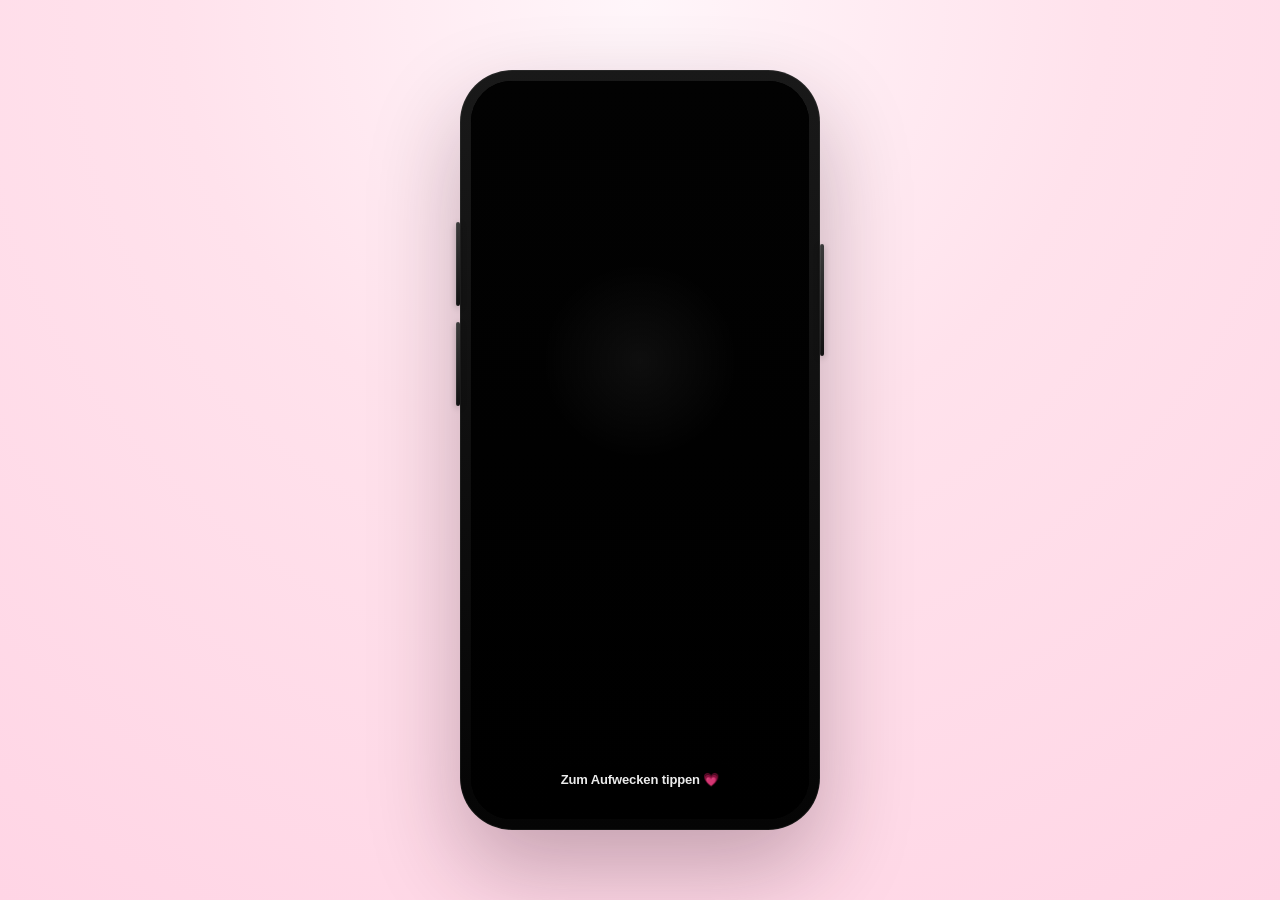
==== commit aa626754: "Update index.html" ====
--- a/index.html
+++ b/index.html
@@ -1,4 +1,4 @@
-<!DOCTYPE html>
+﻿<!DOCTYPE html>
 <html lang="de">
 <head>
   <meta charset="UTF-8" />
@@ -71,6 +71,78 @@
       height: 112px;
     }
 
+    .volume-up-button,
+    .volume-down-button {
+      left: -4px;
+      right: auto;
+      width: 4px;
+    }
+
+    .volume-up-button {
+      top: 152px;
+      height: 84px;
+    }
+
+    .volume-down-button {
+      top: 252px;
+      height: 84px;
+    }
+
+    .volume-hud {
+      position: absolute;
+      left: 18px;
+      top: 50%;
+      transform: translateY(-50%) translateX(-12px);
+      width: 46px;
+      padding: 10px 8px;
+      border-radius: 22px;
+      display: flex;
+      flex-direction: column;
+      align-items: center;
+      gap: 8px;
+      background: linear-gradient(180deg, rgba(30, 12, 22, 0.72), rgba(18, 8, 14, 0.82));
+      border: 1px solid rgba(255,255,255,0.14);
+      box-shadow: 0 16px 30px rgba(0,0,0,0.22), inset 0 1px 0 rgba(255,255,255,0.10);
+      backdrop-filter: blur(16px);
+      -webkit-backdrop-filter: blur(16px);
+      opacity: 0;
+      pointer-events: none;
+      z-index: 40;
+      transition: opacity .22s ease, transform .22s ease;
+    }
+
+    .volume-hud.active {
+      opacity: 1;
+      transform: translateY(-50%) translateX(0);
+    }
+
+    .volume-hud-icon {
+      font-size: 15px;
+      color: rgba(255,255,255,0.96);
+      line-height: 1;
+    }
+
+    .volume-hud-track {
+      width: 10px;
+      height: 96px;
+      border-radius: 999px;
+      background: rgba(255,255,255,0.14);
+      padding: 2px;
+      display: flex;
+      align-items: flex-end;
+      box-shadow: inset 0 1px 0 rgba(255,255,255,0.08);
+      overflow: hidden;
+    }
+
+    .volume-hud-fill {
+      width: 100%;
+      height: 50%;
+      border-radius: 999px;
+      background: linear-gradient(180deg, #ffd8ea, #f6a9c9);
+      box-shadow: inset 0 1px 0 rgba(255,255,255,0.52);
+      transition: height .18s ease;
+    }
+
     .screen {
       width: 100%;
       height: 100%;
@@ -79,6 +151,7 @@
       position: relative;
       background: #000;
       z-index: 1;
+      transition: background .42s ease;
     }
 
     .dynamic-island {
@@ -90,8 +163,9 @@
       height: 34px;
       border-radius: 999px;
       background: #090909;
-      z-index: 15;
+      z-index: 60;
       box-shadow: inset 0 0 0 1px rgba(255,255,255,0.03);
+      cursor: pointer;
     }
 
     .statusbar {
@@ -109,6 +183,7 @@
 
     .screen.is-off .statusbar,
     .screen.is-off .dynamic-island,
+    .screen.is-off .top-sheet,
     .screen.is-off .lockscreen,
     .screen.is-off .homescreen,
     .screen.is-off .app-screen,
@@ -165,6 +240,108 @@
       margin-right: 4px;
       font-size: 12px;
       font-weight: 700;
+    }
+
+    .top-sheet {
+      position: absolute;
+      top: 28px;
+      left: 0;
+      right: 0;
+      z-index: 45;
+      opacity: 0;
+      pointer-events: none;
+      transform: translateY(-100%);
+      transition: opacity .24s ease, transform .28s ease;
+      border-radius: 0 0 28px 28px;
+      padding: 52px 16px 16px;
+      background: linear-gradient(180deg, rgba(90, 33, 63, 0.56), rgba(58, 18, 40, 0.42));
+      border: 1px solid rgba(255,255,255,0.10);
+      border-top: none;
+      box-shadow: inset 0 1px 0 rgba(255,255,255,0.10), 0 18px 30px rgba(77, 20, 47, 0.24);
+      backdrop-filter: blur(18px);
+      -webkit-backdrop-filter: blur(18px);
+      color: white;
+    }
+
+    .top-sheet.active {
+      opacity: 1;
+      pointer-events: auto;
+      transform: translateY(0);
+    }
+
+    .top-sheet-time {
+      font-size: 30px;
+      font-weight: 800;
+      letter-spacing: -0.04em;
+      text-align: center;
+      margin-bottom: 14px;
+    }
+
+    .top-sheet-card {
+      display: flex;
+      align-items: center;
+      gap: 12px;
+      padding: 12px;
+      border-radius: 22px;
+      background: linear-gradient(180deg, rgba(255,255,255,0.12), rgba(255,255,255,0.06));
+      border: 1px solid rgba(255,255,255,0.12);
+      box-shadow: inset 0 1px 0 rgba(255,255,255,0.10);
+    }
+
+    .top-sheet-cover {
+      width: 44px;
+      height: 44px;
+      border-radius: 14px;
+      overflow: hidden;
+      flex-shrink: 0;
+      background: rgba(255,255,255,0.10);
+    }
+
+    .top-sheet-cover img {
+      width: 100%;
+      height: 100%;
+      object-fit: cover;
+      display: block;
+    }
+
+    .top-sheet-meta {
+      min-width: 0;
+      flex: 1;
+    }
+
+    .top-sheet-title {
+      font-size: 13px;
+      font-weight: 800;
+      line-height: 1.25;
+      margin-bottom: 2px;
+      color: white;
+    }
+
+    .top-sheet-artist {
+      font-size: 11px;
+      color: rgba(255,255,255,0.76);
+    }
+
+    .top-sheet-action {
+      border: none;
+      border-radius: 16px;
+      min-width: 72px;
+      min-height: 40px;
+      padding: 0 12px;
+      background: linear-gradient(180deg, #ffd6e7, #f6a9c9);
+      color: #8d1f4b;
+      font-size: 13px;
+      font-weight: 800;
+      cursor: pointer;
+      box-shadow: inset 0 1px 0 rgba(255,255,255,0.72), 0 10px 20px rgba(214, 88, 140, 0.18);
+    }
+
+    .top-sheet-empty {
+      text-align: center;
+      font-size: 13px;
+      line-height: 1.45;
+      color: rgba(255,255,255,0.82);
+      padding: 10px 6px 2px;
     }
 
     .signal {
@@ -234,12 +411,27 @@
     .screen-off {
       position: absolute;
       inset: -2px;
-      background: #000;
+      background:
+        radial-gradient(circle at 50% 38%, rgba(255,255,255,0.05), transparent 20%),
+        linear-gradient(180deg, #020202 0%, #000 100%);
       border-radius: 41px;
       z-index: 40;
       opacity: 0;
       pointer-events: none;
-      transition: opacity .28s ease;
+      transform: scale(1.008);
+      transition: opacity .26s ease, transform .28s cubic-bezier(.22,1,.36,1), filter .26s ease;
+      filter: brightness(0.92);
+    }
+
+    .screen-off::after {
+      content: '';
+      position: absolute;
+      inset: 0;
+      background:
+        radial-gradient(circle at 50% 50%, rgba(255,255,255,0.06), transparent 16%),
+        linear-gradient(180deg, rgba(255,255,255,0.02), rgba(255,255,255,0));
+      opacity: 0;
+      transition: opacity .22s ease;
     }
 
     .screen-off-note {
@@ -258,6 +450,18 @@
     .screen.is-off .screen-off {
       opacity: 1;
       pointer-events: auto;
+      transform: scale(1);
+      filter: brightness(1);
+    }
+
+    .screen.is-waking .screen-off {
+      opacity: 1;
+      transform: scale(1.014);
+      filter: brightness(1.08);
+    }
+
+    .screen.is-waking .screen-off::after {
+      opacity: 1;
     }
 
     .lockscreen {
@@ -270,6 +474,9 @@
       flex-direction: column;
       align-items: center;
       padding: 34px 20px 20px;
+      transform: scale(1.01);
+      transition: opacity .26s ease, transform .3s cubic-bezier(.22,1,.36,1), filter .26s ease;
+      filter: saturate(1.02);
     }
 
     .lockscreen::before {
@@ -280,6 +487,20 @@
         radial-gradient(circle at 20% 30%, rgba(255,255,255,0.12), transparent 12%),
         radial-gradient(circle at 72% 48%, rgba(255,255,255,0.08), transparent 16%);
       pointer-events: none;
+    }
+
+    .screen:not(.is-off) .lockscreen,
+    .screen:not(.is-off) .homescreen,
+    .screen:not(.is-off) .app-screen {
+      transform: scale(1);
+      filter: none;
+    }
+
+    .screen.is-waking .lockscreen,
+    .screen.is-waking .homescreen,
+    .screen.is-waking .app-screen {
+      transform: scale(1.008);
+      filter: brightness(1.02);
     }
 
     .time {
@@ -1165,6 +1386,152 @@
       display: block;
     }
 
+    .booking-view {
+      display: none;
+      color: white;
+      min-height: 100%;
+      padding-top: 6px;
+    }
+
+    .booking-view.active {
+      display: block;
+    }
+
+    .booking-page {
+      display: none;
+    }
+
+    .booking-page.active {
+      display: block;
+    }
+
+    .booking-actions {
+      display: grid;
+      grid-template-columns: 1fr;
+      gap: 12px;
+      margin-bottom: 14px;
+    }
+
+    .booking-button {
+      border: 1px solid rgba(255,255,255,0.14);
+      border-radius: 20px;
+      padding: 14px 12px;
+      background: linear-gradient(180deg, rgba(104, 38, 73, 0.50), rgba(67, 22, 47, 0.36));
+      color: white;
+      font-size: 13px;
+      font-weight: 700;
+      text-align: center;
+      cursor: pointer;
+      backdrop-filter: blur(10px);
+      -webkit-backdrop-filter: blur(10px);
+      box-shadow: inset 0 1px 0 rgba(255,255,255,0.10);
+    }
+
+    .booking-back {
+      border: 1px solid rgba(255,255,255,0.14);
+      border-radius: 18px;
+      padding: 10px 14px;
+      background: linear-gradient(180deg, rgba(104, 38, 73, 0.42), rgba(67, 22, 47, 0.28));
+      color: white;
+      font-size: 13px;
+      font-weight: 700;
+      cursor: pointer;
+      margin-bottom: 14px;
+    }
+
+    .booking-kicker {
+      font-size: 12px;
+      font-weight: 800;
+      letter-spacing: 0.12em;
+      text-transform: uppercase;
+      color: rgba(255,255,255,0.82);
+      margin-bottom: 8px;
+      text-align: center;
+    }
+
+    .booking-city {
+      font-size: 34px;
+      line-height: 1;
+      font-weight: 800;
+      letter-spacing: -0.05em;
+      margin-bottom: 10px;
+      text-align: center;
+    }
+
+    .booking-period {
+      font-size: 13px;
+      color: rgba(255,255,255,0.82);
+      margin-bottom: 18px;
+      text-align: center;
+    }
+
+    .booking-subtitle {
+      font-size: 14px;
+      line-height: 1.5;
+      color: rgba(255,255,255,0.90);
+      margin-bottom: 16px;
+    }
+
+    .booking-stack {
+      display: grid;
+      gap: 12px;
+    }
+
+    .booking-trip-card {
+      background: linear-gradient(180deg, rgba(90, 33, 63, 0.44), rgba(58, 18, 40, 0.32));
+      border: 1px solid rgba(255,255,255,0.14);
+      border-radius: 22px;
+      padding: 16px 14px;
+      box-shadow: inset 0 1px 0 rgba(255,255,255,0.10), 0 12px 24px rgba(92, 28, 61, 0.20);
+      backdrop-filter: blur(12px);
+      -webkit-backdrop-filter: blur(12px);
+    }
+
+    .booking-trip-date {
+      font-size: 12px;
+      font-weight: 800;
+      letter-spacing: 0.08em;
+      text-transform: uppercase;
+      color: rgba(255,255,255,0.78);
+      margin-bottom: 8px;
+    }
+
+    .booking-trip-route {
+      font-size: 16px;
+      line-height: 1.45;
+      font-weight: 700;
+      color: rgba(255,255,255,0.96);
+    }
+
+    .booking-single-photo {
+      display: grid;
+      justify-content: center;
+    }
+
+    .booking-single-photo .photo-card {
+      width: min(100%, 200px);
+    }
+
+    .booking-gallery-list {
+      display: grid;
+      grid-template-columns: 1fr;
+      gap: 16px;
+    }
+
+    .booking-gallery-list .photo-card {
+      padding: 14px;
+    }
+
+    .booking-gallery-list .photo-art {
+      height: 320px;
+      cursor: default;
+    }
+
+    .booking-gallery-list .photo-art[data-photo-shell] img[data-photo-fit="contain"] {
+      object-fit: contain;
+      background: rgba(0,0,0,0.18);
+    }
+
     .camera-shell {
       background: linear-gradient(180deg, rgba(24, 12, 18, 0.92), rgba(10, 6, 10, 0.98));
       border: 1px solid rgba(255,255,255,0.10);
@@ -1269,11 +1636,13 @@
     }
 
     .calc-shell {
-      background: linear-gradient(180deg, rgba(33, 14, 24, 0.88), rgba(18, 8, 14, 0.96));
-      border: 1px solid rgba(255,255,255,0.10);
+      background: linear-gradient(180deg, rgba(90, 33, 63, 0.44), rgba(58, 18, 40, 0.32));
+      border: 1px solid rgba(255,255,255,0.14);
       border-radius: 32px;
       padding: 18px 14px 16px;
-      box-shadow: inset 0 1px 0 rgba(255,255,255,0.08), 0 18px 34px rgba(42, 8, 24, 0.30);
+      box-shadow: inset 0 1px 0 rgba(255,255,255,0.10), 0 18px 34px rgba(92, 28, 61, 0.24);
+      backdrop-filter: blur(14px);
+      -webkit-backdrop-filter: blur(14px);
     }
 
     .calc-display {
@@ -1289,7 +1658,7 @@
     .calc-expression {
       font-size: 19px;
       font-weight: 600;
-      color: rgba(255,255,255,0.62);
+      color: rgba(255,255,255,0.72);
       margin-bottom: 10px;
     }
 
@@ -1307,7 +1676,7 @@
       text-align: right;
       font-size: 11px;
       line-height: 1.35;
-      color: rgba(255,255,255,0.58);
+      color: rgba(255,255,255,0.70);
     }
 
     .calc-grid {
@@ -1318,7 +1687,7 @@
 
     .calc-btn {
       appearance: none;
-      border: none;
+      border: 1px solid rgba(255,255,255,0.12);
       height: 66px;
       border-radius: 50%;
       display: flex;
@@ -1327,12 +1696,14 @@
       font-size: 28px;
       font-weight: 500;
       color: white;
-      background: linear-gradient(180deg, rgba(74, 74, 78, 0.96), rgba(50, 50, 54, 0.96));
-      box-shadow: inset 0 1px 0 rgba(255,255,255,0.06);
+      background: linear-gradient(180deg, rgba(132, 56, 94, 0.62), rgba(91, 31, 63, 0.48));
+      box-shadow: inset 0 1px 0 rgba(255,255,255,0.10);
       user-select: none;
       cursor: pointer;
       transition: transform .12s ease, filter .12s ease;
       -webkit-tap-highlight-color: transparent;
+      backdrop-filter: blur(10px);
+      -webkit-backdrop-filter: blur(10px);
     }
 
     .calc-btn:active {
@@ -1341,13 +1712,15 @@
     }
 
     .calc-btn.light {
-      color: #1b1b1f;
-      background: linear-gradient(180deg, rgba(255,255,255,0.92), rgba(219, 219, 224, 0.92));
+      color: white;
+      background: linear-gradient(180deg, rgba(164, 88, 124, 0.72), rgba(120, 47, 82, 0.54));
     }
 
     .calc-btn.op {
-      background: linear-gradient(180deg, #ffcf93, #ff9f0a);
-      color: white;
+      background: linear-gradient(180deg, rgba(255, 211, 229, 0.98), rgba(244, 167, 202, 0.96));
+      border-color: rgba(255,255,255,0.18);
+      color: #8d1f4b;
+      box-shadow: inset 0 1px 0 rgba(255,255,255,0.34);
     }
 
     .calc-btn.zero {
@@ -1385,6 +1758,20 @@
       grid-template-columns: 1fr 1fr;
       gap: 12px;
       padding-bottom: 18px;
+    }
+
+    #photosView .photos-grid {
+      grid-template-columns: 1fr;
+      gap: 16px;
+    }
+
+    #photosView .photo-card {
+      padding: 14px;
+    }
+
+    #photosView .photo-art {
+      height: 320px;
+      cursor: default;
     }
 
     .photo-card {
@@ -1460,6 +1847,11 @@
       height: 100%;
       object-fit: cover;
       display: block;
+    }
+
+    .photo-viewer.contain-image img {
+      object-fit: contain;
+      background: rgba(0,0,0,0.98);
     }
 
     .photo-viewer-placeholder {
@@ -1516,6 +1908,250 @@
       display: block;
     }
 
+    .messages-view {
+      display: none;
+      color: white;
+      min-height: 100%;
+      padding-top: 6px;
+    }
+
+    .messages-view.active {
+      display: block;
+    }
+
+    .messages-shell {
+      display: flex;
+      flex-direction: column;
+      min-height: 100%;
+      border-radius: 30px;
+      overflow: hidden;
+      background: linear-gradient(180deg, rgba(90, 33, 63, 0.50), rgba(58, 18, 40, 0.36));
+      border: 1px solid rgba(255,255,255,0.14);
+      box-shadow: 0 16px 30px rgba(92, 28, 61, 0.18);
+      backdrop-filter: blur(18px);
+      -webkit-backdrop-filter: blur(18px);
+    }
+
+    .messages-header {
+      padding: 16px 16px 14px;
+      border-bottom: 1px solid rgba(255,255,255,0.10);
+      background: linear-gradient(180deg, rgba(255,255,255,0.08), rgba(255,255,255,0.02));
+    }
+
+    .messages-card {
+      background: linear-gradient(180deg, rgba(90, 33, 63, 0.46), rgba(58, 18, 40, 0.34));
+      border: 1px solid rgba(255,255,255,0.14);
+      border-radius: 28px;
+      padding: 18px;
+      backdrop-filter: blur(18px);
+      -webkit-backdrop-filter: blur(18px);
+      box-shadow: 0 16px 30px rgba(92, 28, 61, 0.18);
+      margin-bottom: 0;
+    }
+
+    .messages-head {
+      display: flex;
+      align-items: center;
+      gap: 12px;
+      margin-bottom: 0;
+    }
+
+    .messages-avatar {
+      width: 62px;
+      height: 62px;
+      border-radius: 50%;
+      overflow: hidden;
+      border: 1.5px solid rgba(255,255,255,0.22);
+      box-shadow: inset 0 1px 0 rgba(255,255,255,0.12);
+      flex-shrink: 0;
+    }
+
+    .messages-avatar img {
+      width: 100%;
+      height: 100%;
+      object-fit: cover;
+      display: block;
+    }
+
+    .messages-name {
+      font-size: 22px;
+      font-weight: 800;
+      letter-spacing: -0.03em;
+      margin-bottom: 4px;
+    }
+
+    .messages-sub {
+      font-size: 13px;
+      color: rgba(255,255,255,0.82);
+    }
+
+    .messages-thread {
+      flex: 1;
+      padding: 16px 14px 12px;
+      display: flex;
+      flex-direction: column;
+      gap: 10px;
+      overflow-y: auto;
+    }
+
+    .messages-date-chip {
+      align-self: center;
+      padding: 7px 12px;
+      border-radius: 999px;
+      background: rgba(255,255,255,0.10);
+      border: 1px solid rgba(255,255,255,0.10);
+      font-size: 11px;
+      font-weight: 700;
+      color: rgba(255,255,255,0.86);
+      margin-bottom: 4px;
+    }
+
+    .messages-story-title {
+      align-self: center;
+      max-width: 88%;
+      text-align: center;
+      padding: 10px 14px;
+      border-radius: 22px;
+      background: linear-gradient(180deg, rgba(255,255,255,0.14), rgba(255,255,255,0.08));
+      border: 1px solid rgba(255,255,255,0.12);
+      box-shadow: inset 0 1px 0 rgba(255,255,255,0.12);
+      font-size: 12px;
+      font-weight: 700;
+      line-height: 1.4;
+      color: rgba(255,255,255,0.92);
+      margin-bottom: 6px;
+    }
+
+    .message-story {
+      align-self: flex-start;
+      max-width: 78%;
+      padding: 10px;
+      border-radius: 24px;
+      background: linear-gradient(180deg, rgba(255,255,255,0.12), rgba(255,255,255,0.06));
+      border: 1px solid rgba(255,255,255,0.12);
+      box-shadow: inset 0 1px 0 rgba(255,255,255,0.10);
+    }
+
+    .message-story-label {
+      font-size: 11px;
+      font-weight: 700;
+      color: rgba(255,255,255,0.82);
+      margin-bottom: 10px;
+    }
+
+    .message-story-image {
+      width: 86px;
+      height: 146px;
+      border-radius: 18px;
+      overflow: hidden;
+      background: rgba(255,255,255,0.08);
+      box-shadow: 0 10px 22px rgba(0,0,0,0.18);
+    }
+
+    .message-story-image img {
+      width: 100%;
+      height: 100%;
+      object-fit: cover;
+      display: block;
+    }
+
+    .message-time-divider {
+      align-self: center;
+      margin: 6px 0 2px;
+      font-size: 11px;
+      font-weight: 600;
+      color: rgba(255,255,255,0.58);
+    }
+
+    .message-row {
+      display: flex;
+    }
+
+    .message-row.incoming {
+      justify-content: flex-start;
+    }
+
+    .message-row.outgoing {
+      justify-content: flex-end;
+    }
+
+    .message-bubble {
+      max-width: 76%;
+      padding: 12px 14px;
+      border-radius: 22px;
+      font-size: 14px;
+      line-height: 1.42;
+      box-shadow: inset 0 1px 0 rgba(255,255,255,0.12);
+    }
+
+    .message-bubble.incoming {
+      background: linear-gradient(180deg, rgba(255,255,255,0.16), rgba(255,255,255,0.10));
+      border: 1px solid rgba(255,255,255,0.12);
+      color: white;
+      border-bottom-left-radius: 8px;
+    }
+
+    .message-bubble.outgoing {
+      background: linear-gradient(180deg, #ffd8ea, #f6a9c9);
+      color: #8d1f4b;
+      border-bottom-right-radius: 8px;
+      box-shadow: inset 0 1px 0 rgba(255,255,255,0.58), 0 10px 22px rgba(214, 88, 140, 0.16);
+    }
+
+    .message-placeholder-note {
+      align-self: center;
+      margin-top: 2px;
+      padding: 10px 14px;
+      border-radius: 18px;
+      background: rgba(255,255,255,0.08);
+      border: 1px solid rgba(255,255,255,0.10);
+      font-size: 12px;
+      line-height: 1.45;
+      color: rgba(255,255,255,0.84);
+      text-align: center;
+      max-width: 88%;
+    }
+
+    .messages-compose {
+      padding: 10px 12px 14px;
+      border-top: 1px solid rgba(255,255,255,0.08);
+      background: linear-gradient(180deg, rgba(255,255,255,0.04), rgba(255,255,255,0.02));
+    }
+
+    .messages-compose-bar {
+      display: flex;
+      align-items: center;
+      gap: 10px;
+      padding: 10px 12px;
+      border-radius: 24px;
+      background: rgba(255,255,255,0.10);
+      border: 1px solid rgba(255,255,255,0.12);
+      box-shadow: inset 0 1px 0 rgba(255,255,255,0.08);
+    }
+
+    .messages-compose-input {
+      flex: 1;
+      font-size: 14px;
+      color: rgba(255,255,255,0.72);
+      white-space: nowrap;
+      overflow: hidden;
+      text-overflow: ellipsis;
+    }
+
+    .messages-compose-send {
+      width: 30px;
+      height: 30px;
+      border-radius: 50%;
+      display: flex;
+      align-items: center;
+      justify-content: center;
+      background: linear-gradient(180deg, #ffd8ea, #f6a9c9);
+      color: #8d1f4b;
+      font-weight: 800;
+      font-size: 15px;
+      box-shadow: inset 0 1px 0 rgba(255,255,255,0.58);
+    }
+
     .phone-tabs {
       position: absolute;
       left: 12px;
@@ -1747,6 +2383,29 @@
       opacity: 0.9;
     }
 
+    .phone-call-button {
+      margin-top: 16px;
+      display: inline-flex;
+      align-items: center;
+      justify-content: center;
+      gap: 8px;
+      min-width: 150px;
+      min-height: 46px;
+      padding: 0 18px;
+      border: none;
+      border-radius: 999px;
+      background: linear-gradient(180deg, #49d86f, #22b455);
+      color: white;
+      font-size: 15px;
+      font-weight: 800;
+      box-shadow: 0 12px 24px rgba(34, 180, 85, 0.28), inset 0 1px 0 rgba(255,255,255,0.28);
+      cursor: pointer;
+    }
+
+    .phone-call-button:active {
+      transform: scale(0.98);
+    }
+
     .call-list {
       display: grid;
       gap: 10px;
@@ -1818,6 +2477,110 @@
       white-space: nowrap;
     }
 
+    .phone-contact-card.is-callable,
+    .call-row.is-callable {
+      cursor: pointer;
+      transition: transform .14s ease, filter .14s ease;
+    }
+
+    .phone-contact-card.is-callable:active,
+    .call-row.is-callable:active {
+      transform: scale(0.985);
+      filter: brightness(1.04);
+    }
+
+    .call-overlay {
+      position: absolute;
+      inset: 0;
+      z-index: 80;
+      display: none;
+      align-items: center;
+      justify-content: center;
+      padding: 18px;
+      background: linear-gradient(180deg, rgba(34, 12, 24, 0.42), rgba(18, 8, 14, 0.58));
+      backdrop-filter: blur(16px);
+      -webkit-backdrop-filter: blur(16px);
+    }
+
+    .call-overlay.active {
+      display: flex;
+    }
+
+    .call-sheet {
+      width: 100%;
+      max-width: 320px;
+      border-radius: 34px;
+      padding: 28px 22px 24px;
+      text-align: center;
+      color: white;
+      background: linear-gradient(180deg, rgba(90, 33, 63, 0.78), rgba(58, 18, 40, 0.72));
+      border: 1px solid rgba(255,255,255,0.16);
+      box-shadow: 0 24px 48px rgba(39, 10, 24, 0.28), inset 0 1px 0 rgba(255,255,255,0.16);
+    }
+
+    .call-sheet-avatar {
+      width: 96px;
+      height: 96px;
+      margin: 0 auto 14px;
+      border-radius: 50%;
+      overflow: hidden;
+      border: 2px solid rgba(255,255,255,0.72);
+      box-shadow: 0 12px 28px rgba(0,0,0,0.18);
+    }
+
+    .call-sheet-avatar img {
+      width: 100%;
+      height: 100%;
+      object-fit: cover;
+      display: block;
+    }
+
+    .call-sheet-name {
+      font-size: 28px;
+      font-weight: 800;
+      letter-spacing: -0.03em;
+      margin-bottom: 6px;
+    }
+
+    .call-sheet-status {
+      font-size: 14px;
+      color: rgba(255,255,255,0.84);
+      margin-bottom: 10px;
+    }
+
+    .call-sheet-duration {
+      font-size: 30px;
+      font-weight: 800;
+      letter-spacing: -0.03em;
+      margin-bottom: 20px;
+      color: white;
+      text-shadow: 0 10px 24px rgba(0,0,0,0.18);
+    }
+
+    .call-sheet-actions {
+      display: flex;
+      justify-content: center;
+      gap: 12px;
+    }
+
+    .call-action {
+      width: 66px;
+      height: 66px;
+      border: none;
+      border-radius: 50%;
+      display: flex;
+      align-items: center;
+      justify-content: center;
+      font-size: 28px;
+      cursor: pointer;
+      box-shadow: 0 12px 24px rgba(0,0,0,0.18);
+    }
+
+    .call-action.end {
+      background: linear-gradient(180deg, #ff7f9f, #ef4368);
+      color: white;
+    }
+
     .love-card {
       background: linear-gradient(180deg, rgba(90, 33, 63, 0.46), rgba(58, 18, 40, 0.34));
       border: 1px solid rgba(255,255,255,0.14);
@@ -1879,6 +2642,25 @@
       font-size: 12px;
       opacity: 0.9;
       font-weight: 600;
+    }
+
+    #timerView .count-grid {
+      display: flex;
+      flex-direction: column;
+      gap: 8px;
+    }
+
+    #timerView .count-box {
+      padding: 16px 14px;
+    }
+
+    .count-or {
+      align-self: center;
+      font-size: 12px;
+      font-weight: 700;
+      letter-spacing: 0.08em;
+      text-transform: uppercase;
+      color: rgba(255,255,255,0.72);
     }
 
     .love-note {
@@ -1972,12 +2754,12 @@
 
     .safari-gallery {
       display: grid;
-      grid-template-columns: 1fr 1fr;
-      gap: 12px;
+      grid-template-columns: 1fr;
+      gap: 16px;
     }
 
     .safari-photo-slot {
-      aspect-ratio: 1 / 1.15;
+      min-height: 320px;
       border-radius: 18px;
       background: linear-gradient(180deg, rgba(90, 33, 63, 0.42), rgba(58, 18, 40, 0.30));
       border: 1px solid rgba(255,255,255,0.14);
@@ -2025,7 +2807,7 @@
       display: grid;
       grid-template-columns: 1fr;
       gap: 14px;
-      padding-bottom: 30px;
+      padding-bottom: 180px;
     }
 
     .track-card {
@@ -2119,6 +2901,149 @@
       display: none;
     }
 
+    .spotify-player {
+      position: absolute;
+      left: 16px;
+      right: 16px;
+      bottom: 32px;
+      z-index: 25;
+      display: none;
+      margin-top: 12px;
+      padding: 12px 12px 10px;
+      border-radius: 20px;
+      background: linear-gradient(180deg, rgba(90, 33, 63, 0.54), rgba(58, 18, 40, 0.40));
+      border: 1px solid rgba(255,255,255,0.12);
+      box-shadow: inset 0 1px 0 rgba(255,255,255,0.10), 0 14px 28px rgba(91, 26, 55, 0.24);
+      backdrop-filter: blur(14px);
+      -webkit-backdrop-filter: blur(14px);
+    }
+
+    .spotify-player.active {
+      display: block;
+    }
+
+    .spotify-player-top {
+      display: flex;
+      gap: 10px;
+      align-items: center;
+      margin-bottom: 10px;
+    }
+
+    .spotify-player-cover {
+      width: 46px;
+      height: 46px;
+      border-radius: 13px;
+      overflow: hidden;
+      flex-shrink: 0;
+      background: linear-gradient(180deg, rgba(104, 38, 73, 0.42), rgba(67, 22, 47, 0.28));
+      box-shadow: inset 0 1px 0 rgba(255,255,255,0.18);
+    }
+
+    .spotify-player-cover img {
+      width: 100%;
+      height: 100%;
+      object-fit: cover;
+      display: block;
+    }
+
+    .spotify-player-meta {
+      min-width: 0;
+      flex: 1;
+    }
+
+    .spotify-player-title {
+      font-size: 13px;
+      font-weight: 800;
+      line-height: 1.25;
+      margin-bottom: 2px;
+      color: white;
+    }
+
+    .spotify-player-artist {
+      font-size: 11px;
+      color: rgba(255,255,255,0.78);
+    }
+
+    .spotify-progress {
+      margin-bottom: 8px;
+    }
+
+    .spotify-range {
+      -webkit-appearance: none;
+      appearance: none;
+      width: 100%;
+      height: 4px;
+      border-radius: 999px;
+      background: rgba(255,255,255,0.22);
+      outline: none;
+      cursor: pointer;
+    }
+
+    .spotify-range::-webkit-slider-thumb {
+      -webkit-appearance: none;
+      appearance: none;
+      width: 14px;
+      height: 14px;
+      border-radius: 50%;
+      background: #ffffff;
+      box-shadow: 0 2px 8px rgba(0,0,0,0.18);
+    }
+
+    .spotify-range::-moz-range-thumb {
+      width: 14px;
+      height: 14px;
+      border: none;
+      border-radius: 50%;
+      background: #ffffff;
+      box-shadow: 0 2px 8px rgba(0,0,0,0.18);
+    }
+
+    .spotify-time-row {
+      display: flex;
+      justify-content: space-between;
+      margin-top: 4px;
+      font-size: 10px;
+      font-weight: 700;
+      color: rgba(255,255,255,0.70);
+    }
+
+    .spotify-controls {
+      display: flex;
+      align-items: center;
+      justify-content: center;
+      gap: 10px;
+      margin-bottom: 8px;
+    }
+
+    .spotify-control {
+      border: none;
+      background: transparent;
+      color: white;
+      font-size: 19px;
+      cursor: pointer;
+      min-width: 28px;
+      min-height: 28px;
+    }
+
+    .spotify-control.play {
+      width: 42px;
+      height: 42px;
+      border-radius: 50%;
+      background: linear-gradient(180deg, #ffd6e7, #f6a9c9);
+      color: #8d1f4b;
+      font-size: 18px;
+      box-shadow: inset 0 1px 0 rgba(255,255,255,0.72), 0 10px 20px rgba(214, 88, 140, 0.22);
+    }
+
+    .spotify-volume-row {
+      display: flex;
+      align-items: center;
+      gap: 8px;
+      color: rgba(255,255,255,0.84);
+      font-size: 11px;
+      font-weight: 700;
+    }
+
     .shake {
       animation: shake .36s ease;
     }
@@ -2140,7 +3065,15 @@
 </head>
 <body>
   <div class="iphone">
+    <div class="side-button volume-up-button" id="volumeUpButton" aria-label="Lauter" title="Lauter"></div>
+    <div class="side-button volume-down-button" id="volumeDownButton" aria-label="Leiser" title="Leiser"></div>
     <div class="side-button lock-button" id="lockButton" aria-label="Bildschirm sperren" title="Bildschirm sperren"></div>
+    <div class="volume-hud" id="volumeHud" aria-hidden="true">
+      <div class="volume-hud-icon">🔊</div>
+      <div class="volume-hud-track">
+        <div class="volume-hud-fill" id="volumeHudFill"></div>
+      </div>
+    </div>
     <div class="screen is-off" id="phoneScreen">
       <div class="dynamic-island"></div>
       <div class="screen-off" id="screenOff" aria-label="Bildschirm aktivieren">
@@ -2221,8 +3154,8 @@
             <div class="label">Fotos</div>
           </div>
           <div class="app">
-            <div class="icon"><img src="./images/apps/app-spotify.jpg" alt="Spotify App"></div>
-            <div class="label">Spotify</div>
+            <div class="icon"><img src="./images/apps/app-booking_com.jpg" alt="Booking.com App"></div>
+            <div class="label">Booking.com</div>
           </div>
           <div class="app">
             <div class="icon"><img src="./images/apps/app-tiktok.jpg" alt="TikTok App"></div>
@@ -2236,8 +3169,8 @@
             <div class="label">Anruf</div>
           </div>
           <div class="app">
-            <div class="icon"><img src="./images/apps/app-nachrichten.jpg" alt="Nachrichten App"></div>
-            <div class="label">Nachrichten</div>
+            <div class="icon"><img src="./images/apps/app-instagram.jpg" alt="Instagram App"></div>
+            <div class="label">Instagram</div>
           </div>
           <div class="app">
             <div class="icon"><img src="./images/apps/app-safari.jpg" alt="Safari App"></div>
@@ -2269,22 +3202,35 @@
         <div class="app-content">
           <section class="timer-view" id="timerView">
             <div class="love-card">
-              <div class="love-eyebrow">Seit unserem Tag</div>
-              <div class="love-title">Wie lange wir schon zusammen sind</div>
+              <div class="love-eyebrow">Seit unserem ersten Tag 💗</div>
+              <div class="love-title">So lange sind wir schon zusammen!</div>
               <div class="love-date">Seit dem 06.02.2026 💗</div>
               <div class="count-grid">
                 <div class="count-box">
+                  <div class="count-number" id="countYears">0</div>
+                  <div class="count-label">Jahre</div>
+                </div>
+                <div class="count-or">oder</div>
+                <div class="count-box">
+                  <div class="count-number" id="countMonths">0</div>
+                  <div class="count-label">Monate</div>
+                </div>
+                <div class="count-or">oder</div>
+                <div class="count-box">
                   <div class="count-number" id="countDays">0</div>
                   <div class="count-label">Tage</div>
                 </div>
+                <div class="count-or">oder</div>
                 <div class="count-box">
                   <div class="count-number" id="countHours">0</div>
                   <div class="count-label">Stunden</div>
                 </div>
+                <div class="count-or">oder</div>
                 <div class="count-box">
                   <div class="count-number" id="countMinutes">0</div>
                   <div class="count-label">Minuten</div>
                 </div>
+                <div class="count-or">oder</div>
                 <div class="count-box">
                   <div class="count-number" id="countSeconds">0</div>
                   <div class="count-label">Sekunden</div>
@@ -2292,15 +3238,15 @@
               </div>
             </div>
             <div class="love-note">
-              Jeder einzelne Moment seit dem <strong>06.02.2026</strong> zählt hier live mit. ✨
+              Jede Einheit seit dem <strong>06.02.2026</strong> wird hier als gesamte Zahl live mitgezählt. ✨
             </div>
           </section>
 
           <section class="weather-view" id="weatherView">
             <div class="love-card">
-              <div class="love-eyebrow">Heute für euch</div>
+              <div class="love-eyebrow">Heute für uns</div>
               <div class="love-title">100% Chance auf Küssen 😘</div>
-              <div class="love-date">Babyrosa Liebeswetter für Kristijan und dich</div>
+              <div class="love-date">Babyrosa Liebeswetter für uns</div>
               <div class="count-grid">
                 <div class="count-box">
                   <div class="count-number">24°</div>
@@ -2316,7 +3262,7 @@
                 </div>
                 <div class="count-box">
                   <div class="count-number">∞</div>
-                  <div class="count-label">Liebe zu ihm</div>
+                  <div class="count-label">Meine Liebe zu dir</div>
                 </div>
               </div>
             </div>
@@ -2394,9 +3340,7 @@
                 <div class="camera-empty" id="cameraEmpty">
                   Die Kamera braucht HTTPS und deine Erlaubnis. Auf GitHub Pages funktioniert sie am besten.
                 </div>
-                <div class="camera-overlay">
-                  <div class="camera-pill">Frontkamera 💗</div>
-                </div>
+                <div class="camera-overlay"></div>
               </div>
               <div class="camera-controls">
                 <button class="camera-shutter" id="cameraShutter" type="button" aria-label="Foto machen"></button>
@@ -2450,6 +3394,8 @@
             </div>
           </section>
 
+          <section class="booking-view" id="bookingView"></section>
+
           <section class="phone-view" id="phoneView">
 
   <div id="phoneContent"></div>
@@ -2462,6 +3408,168 @@
   </div>
 
 </section>
+
+          <section class="messages-view" id="messagesView">
+            <div class="messages-shell">
+              <div class="messages-header">
+                <div class="messages-head">
+                  <div class="messages-avatar">
+                    <img src="./images/kontakte/kontakt-kristijan_bonic.jpg" alt="Kristijan Bonic">
+                  </div>
+                  <div>
+                    <div class="messages-name">Kristijan Bonic</div>
+                    <div class="messages-sub">Instagram Chat 💗</div>
+                  </div>
+                </div>
+              </div>
+
+              <div class="messages-thread">
+                <div class="messages-story-title">So hat alles angefangen, unsere ersten Instagram Nachrichten 🥹💗</div>
+                <div class="message-story">
+                  <div class="message-story-label">Hat auf @Kristijan Bonićs Story reagiert</div>
+                  <div class="message-story-image">
+                    <img src="./images/nachrichten/nachrichten-story.jpg" alt="Story von Kristijan Bonic">
+                  </div>
+                </div>
+
+                <div class="message-row outgoing">
+                  <div class="message-bubble outgoing">Baš je lijepo što imaš ikonu u telefonu. Ja isto imam Svetu Petku🥰</div>
+                </div>
+
+                <div class="message-time-divider">22.01.2026, 19:45</div>
+
+                <div class="message-row incoming">
+                  <div class="message-bubble incoming">Stvarno? 😀 Lepo je to čuti. A zašto baš Sveta Petka, ima li neko posebno značenje za tebe?</div>
+                </div>
+
+                <div class="message-row outgoing">
+                  <div class="message-bubble outgoing">Daa🥲 Mama mi je poklonila ikonu Svete Petke za Svetu Petku, htjela sam da je nosim sa sobom</div>
+                </div>
+
+                <div class="message-row outgoing">
+                  <div class="message-bubble outgoing">Ti?</div>
+                </div>
+
+                <div class="message-row incoming">
+                  <div class="message-bubble incoming">Stvarno Prelepo 😀 Baš je poseban poklon, pogotovo od mame. I ja sam bio skoro u crkvi kod nas u selu, sređuju crkveno dvorište i skupljaju donacije, pa sam hteo da kupim mlađem bratu ikonu Isusa Hrista. Uzeo sam i sebi jednu malu ikonicu da je nosim sa sobom, i tako sam ujedno pomogao našoj crkvi, pošto se baš trude.</div>
+                </div>
+
+                <div class="message-row outgoing">
+                  <div class="message-bubble outgoing">Prelijepo 🥰 Ja sam zapravo sada bila u crkvi na liturgiji. I ja isto često pomažem u crkvi, na primjer nedjeljom nakon druženja sklonim suđe. Na Badnji dan sam se prijavila kao pomoćnica i pomagala sam u našoj biblioteci</div>
+                </div>
+
+                <div class="message-row incoming">
+                  <div class="message-bubble incoming">To je lepo. Moj brat isto često pomaže i ide u crkvu. Ja, iskreno da ti kažem, idem malo ređe, ali se trudim da idem kad god stignem, pošto mi je vera ipak bitna.</div>
+                </div>
+
+                <div class="message-row incoming">
+                  <div class="message-bubble incoming">U koju crkvu ideš?</div>
+                </div>
+
+                <div class="message-row outgoing">
+                  <div class="message-bubble outgoing">Ja živim u becu, moja crkva je u 2. bezirk</div>
+                </div>
+
+                <div class="message-row outgoing">
+                  <div class="message-bubble outgoing">Ti? Vi?</div>
+                </div>
+
+                <div class="message-row incoming">
+                  <div class="message-bubble incoming">Živim u Sollenau, to je blizu Wiener Neustadta, a u crkvu idem tamo. Ali ranije sam živeo u Beču i tamo sam najviše išao u 12ti bezirk.</div>
+                </div>
+
+                <div class="message-row outgoing">
+                  <div class="message-bubble outgoing">Aha lijepo🥰</div>
+                </div>
+
+                <div class="message-row incoming">
+                  <div class="message-bubble incoming">ali razmišljam da se vratim za beč neznam još</div>
+                </div>
+
+                <div class="message-row incoming">
+                  <div class="message-bubble incoming">u beču nego sam dosta vremena proveo dole kad sam bio mali ti?</div>
+                </div>
+
+                <div class="message-row outgoing">
+                  <div class="message-bubble outgoing">Jel si rođen u becu? Ili dole?</div>
+                </div>
+
+                <div class="message-row outgoing">
+                  <div class="message-bubble outgoing">Rođena sam u becu u 3. generaciji🤗</div>
+                </div>
+
+                <div class="message-row incoming">
+                  <div class="message-bubble incoming">a dole odakle si?</div>
+                </div>
+
+                <div class="message-row outgoing">
+                  <div class="message-bubble outgoing">HAHAHAHAH obozavam ovo pitanje:</div>
+                </div>
+
+                <div class="message-row outgoing">
+                  <div class="message-bubble outgoing">Mama je iz Hrvatske.<br>Tata je iz Bosne.<br>Ali ni nismo iz Republike Srpske, nego (što je najbolje) mi smo iz Srebrenika u Bosni (muslimansko mjesto), a u Hrvatskoj smo u blizini Nove Gradiške</div>
+                </div>
+
+                <div class="message-row outgoing">
+                  <div class="message-bubble outgoing">Mi smo iz srpskih sela 😳</div>
+                </div>
+
+                <div class="message-row outgoing">
+                  <div class="message-bubble outgoing">A ti?</div>
+                </div>
+
+                <div class="message-row outgoing">
+                  <div class="message-bubble outgoing">hahahahahah samoo si čekala da te pitam to</div>
+                </div>
+
+                <div class="message-row outgoing">
+                  <div class="message-bubble outgoing">meni su mama i tata iz istog sela u srbiji: Udovice (blizu Smedereva)</div>
+                </div>
+
+                <div class="message-row incoming">
+                  <div class="message-bubble incoming">(U bosni i u hrvatskoj)</div>
+                </div>
+
+                <div class="message-row incoming">
+                  <div class="message-bubble incoming">Očekivala sam 😂😂😂</div>
+                </div>
+
+                <div class="message-row incoming">
+                  <div class="message-bubble incoming">Lijepo🥹</div>
+                </div>
+
+                <div class="message-row outgoing">
+                  <div class="message-bubble outgoing">tata mi je rođen dole a mama ovde</div>
+                </div>
+
+                <div class="message-row incoming">
+                  <div class="message-bubble incoming">Meni je tata rođen u becu a mama u wilhelmsburgu/lilienfeld negde u Niederösterreich</div>
+                </div>
+
+                <div class="message-row outgoing">
+                  <div class="message-bubble outgoing">to je tamo kod St Pölten valjda?</div>
+                </div>
+
+                <div class="message-row incoming">
+                  <div class="message-bubble incoming">Mislim... nisam sigurna</div>
+                </div>
+
+                <div class="message-row outgoing">
+                  <div class="message-bubble outgoing">iskreno da ti kažem mnogo je lepse živeti van beca</div>
+                </div>
+
+                <div class="message-row incoming">
+                  <div class="message-bubble incoming">Iskreno da ti kazem: to je moja najveća zelja.</div>
+                </div>
+
+              </div><div class="messages-compose">
+                <div class="messages-compose-bar">
+                  <div class="messages-compose-input">Instagram Chat</div>
+                  <div class="messages-compose-send">↑</div>
+                </div>
+              </div>
+            </div>
+          </section>
 
           <section class="map-view" id="mapView" style="display:none;color:white;">
             
@@ -2530,22 +3638,47 @@
                 </div>
               </div>
 
-              <a href="https://www.google.com/maps?q=48.24139362417911,16.385045908705056" target="_blank"
+              <button type="button" data-map-open
                 style="
                   display:block;
+                  width:100%;
                   margin-top:14px;
                   padding:12px;
                   border-radius:18px;
                   background:linear-gradient(180deg, rgba(104, 38, 73, 0.50), rgba(67, 22, 47, 0.36));
                   text-align:center;
                   font-weight:600;
-                  text-decoration:none;
                   color:white;
                   backdrop-filter: blur(10px);
                   border:1px solid rgba(255,255,255,0.12);
+                  cursor:pointer;
                 ">
                 Standort öffnen
-              </a>
+              </button>
+
+              <div data-map-panel style="display:none;margin-top:12px;border-radius:22px;overflow:hidden;border:1px solid rgba(255,255,255,0.14);background:
+                radial-gradient(circle at 20% 20%, rgba(255,255,255,0.18), transparent 26%),
+                radial-gradient(circle at 78% 28%, rgba(255,255,255,0.14), transparent 24%),
+                linear-gradient(135deg, rgba(246, 196, 219, 0.95), rgba(231, 153, 194, 0.92) 52%, rgba(199, 113, 162, 0.90));">
+                <div style="position:relative;height:220px;overflow:hidden;">
+                  <div style="position:absolute;inset:0;opacity:0.28;background:
+                    linear-gradient(90deg, rgba(255,255,255,0.65) 0 10px, transparent 10px 58px),
+                    linear-gradient(rgba(255,255,255,0.6) 0 10px, transparent 10px 58px);
+                    background-size:58px 58px;"></div>
+                  <div style="position:absolute;left:-8%;top:50%;width:118%;height:16px;border-radius:999px;background:rgba(255,255,255,0.85);transform:rotate(-16deg);box-shadow:0 0 0 6px rgba(233,145,188,0.28);"></div>
+                  <div style="position:absolute;left:-6%;top:26%;width:112%;height:14px;border-radius:999px;background:rgba(255,255,255,0.78);transform:rotate(9deg);box-shadow:0 0 0 6px rgba(233,145,188,0.22);"></div>
+                  <div style="position:absolute;left:18%;top:-4%;width:14px;height:108%;border-radius:999px;background:rgba(255,255,255,0.72);transform:rotate(8deg);box-shadow:0 0 0 6px rgba(233,145,188,0.18);"></div>
+                  <div style="position:absolute;right:21%;top:-8%;width:14px;height:116%;border-radius:999px;background:rgba(255,255,255,0.72);transform:rotate(-6deg);box-shadow:0 0 0 6px rgba(233,145,188,0.18);"></div>
+                  <div style="position:absolute;left:50%;top:50%;transform:translate(-50%, -58%);display:flex;flex-direction:column;align-items:center;">
+                    <div style="font-size:34px;filter:drop-shadow(0 8px 14px rgba(126, 28, 76, 0.32));">📍</div>
+                    <div style="margin-top:6px;padding:7px 10px;border-radius:14px;background:rgba(126, 28, 76, 0.78);color:white;font-size:12px;font-weight:700;backdrop-filter:blur(6px);">Unser erstes Treffen 💗</div>
+                  </div>
+                  <div style="position:absolute;left:12px;right:12px;bottom:12px;padding:10px 12px;border-radius:16px;background:rgba(126, 28, 76, 0.28);backdrop-filter:blur(10px);-webkit-backdrop-filter:blur(10px);border:1px solid rgba(255,255,255,0.18);color:white;">
+                    <div style="font-size:12px;font-weight:700;opacity:0.92;margin-bottom:4px;">Handelskai, Wien</div>
+                    <div style="font-size:11px;opacity:0.82;">48.241394, 16.385046</div>
+                  </div>
+                </div>
+              </div>
 
             </div>
 
@@ -2701,10 +3834,40 @@
         </div>
         <div class="home-indicator" id="homeBar"></div>
 
+        <div class="call-overlay" id="callOverlay">
+          <div class="call-sheet">
+            <div class="call-sheet-avatar">
+              <img src="./images/kontakte/kontakt-kristijan_bonic.jpg" alt="Kristijan Bonic">
+            </div>
+            <div class="call-sheet-name">Kristijan Bonic</div>
+            <div class="call-sheet-status" id="callStatus">Anrufen…</div>
+            <div class="call-sheet-duration" id="callDuration">00:00</div>
+            <div class="call-sheet-actions">
+              <button class="call-action end" id="endCallButton" type="button" aria-label="Auflegen">📞</button>
+            </div>
+            <audio id="callBeepAudio" preload="auto" src="./images/anruf/anruf-beep.mp3"></audio>
+            <audio id="callAudio" preload="auto" src="./images/anruf/anruf-telefonat.mp3"></audio>
+          </div>
+        </div>
+
         <div class="love-modal" id="loveModal">
           <div class="love-modal-box">
             <div class="modal-close" id="modalClose">✕</div>
             <div id="modalText">HEY! du brauchst niemanden anrufen du hast deinen super tollen Freund Kristijan ❤️</div>
+          </div>
+        </div>
+
+        <div class="top-sheet" id="topSheet">
+          <div class="top-sheet-time js-live-time">09:41</div>
+          <div class="top-sheet-card">
+            <div class="top-sheet-cover">
+              <img id="topSheetCover" src="./images/apps/app-spotify.jpg" alt="Aktuelles Lied">
+            </div>
+            <div class="top-sheet-meta">
+              <div class="top-sheet-title" id="topSheetTitle">Kein Lied aktiv</div>
+              <div class="top-sheet-artist" id="topSheetArtist">Spotify wartet auf dich</div>
+            </div>
+            <button class="top-sheet-action" id="topSheetToggle" type="button">Start</button>
           </div>
         </div>
       </div>
@@ -2731,6 +3894,7 @@
   const lockscreen = document.getElementById('lockscreen');
   const homescreen = document.getElementById('homescreen');
   const lockCard = document.getElementById('lockCard');
+  const dynamicIslands = document.querySelectorAll('.dynamic-island');
 
   const apps = document.querySelectorAll('.app');
   const appScreen = document.getElementById('appScreen');
@@ -2743,11 +3907,13 @@
   const safariView = document.getElementById('safariView');
   const spotifyView = document.getElementById('spotifyView');
   const phoneView = document.getElementById('phoneView');
+  const messagesView = document.getElementById('messagesView');
   const mapView = document.getElementById('mapView');
   const timerView = document.getElementById('timerView');
   const weatherView = document.getElementById('weatherView');
   const calculatorView = document.getElementById('calculatorView');
   const tiktokView = document.getElementById('tiktokView');
+  const tiktokTopbar = tiktokView ? tiktokView.querySelector('.tiktok-topbar') : null;
   const tiktokFeed = document.getElementById('tiktokFeed');
   const tiktokFriendsPanel = document.getElementById('tiktokFriendsPanel');
   const tiktokInboxPanel = document.getElementById('tiktokInboxPanel');
@@ -2763,13 +3929,21 @@
   const cameraPreview = document.getElementById('cameraPreview');
   const cameraEmpty = document.getElementById('cameraEmpty');
   const cameraShutter = document.getElementById('cameraShutter');
+  const bookingView = document.getElementById('bookingView');
   const countDays = document.getElementById('countDays');
   const countHours = document.getElementById('countHours');
   const countMinutes = document.getElementById('countMinutes');
   const countSeconds = document.getElementById('countSeconds');
   const spotifyCards = document.querySelectorAll('.track-card');
+  const spotifyGrid = document.getElementById('spotifyGrid');
   const phoneTabs = document.querySelectorAll('.phone-tab');
   const phoneContent = document.getElementById('phoneContent');
+  const callOverlay = document.getElementById('callOverlay');
+  const callStatus = document.getElementById('callStatus');
+  const callDuration = document.getElementById('callDuration');
+  const endCallButton = document.getElementById('endCallButton');
+  const callBeepAudio = document.getElementById('callBeepAudio');
+  const callAudio = document.getElementById('callAudio');
   const loveModal = document.getElementById('loveModal');
   const loveModalBox = document.querySelector('.love-modal-box');
   const photoViewer = document.getElementById('photoViewer');
@@ -2779,11 +3953,28 @@
   const safariSearch = document.getElementById('safariSearch');
   const modalClose = document.getElementById('modalClose');
   const lockButton = document.getElementById('lockButton');
+  const volumeUpButton = document.getElementById('volumeUpButton');
+  const volumeDownButton = document.getElementById('volumeDownButton');
+  const volumeHud = document.getElementById('volumeHud');
+  const volumeHudFill = document.getElementById('volumeHudFill');
+  const topSheet = document.getElementById('topSheet');
+  const topSheetCover = document.getElementById('topSheetCover');
+  const topSheetTitle = document.getElementById('topSheetTitle');
+  const topSheetArtist = document.getElementById('topSheetArtist');
+  const topSheetToggle = document.getElementById('topSheetToggle');
   const defaultModalText = 'HEY! du brauchst niemanden anrufen du hast deinen super tollen Freund Kristijan ❤️';
+  const startupPermissionsKey = 'bk_startup_permissions_asked';
+  const startupCameraAllowedKey = 'bk_startup_camera_allowed';
+  const startupSpotifyAllowedKey = 'bk_startup_spotify_allowed';
   let cameraStream = null;
-  let cameraPreflightDone = false;
-  let spotifyAccessGranted = false;
-  let startupPermissionAsked = false;
+  let callTimeout = null;
+  let callDurationInterval = null;
+  let callStartTime = null;
+  let mediaVolume = 0.5;
+  let volumeHudTimeout = null;
+  let cameraPreflightDone = localStorage.getItem(startupCameraAllowedKey) === 'true';
+  let spotifyAccessGranted = localStorage.getItem(startupSpotifyAllowedKey) === 'true';
+  let startupPermissionAsked = localStorage.getItem(startupPermissionsKey) === 'true';
   let calcCurrent = '0';
   let calcStored = null;
   let calcOperator = null;
@@ -2794,6 +3985,68 @@
   let tiktokCommentVideoId = null;
   let tiktokShareToastTimer = null;
   const tiktokPausedVideos = new Set();
+  const spotifyTracks = [
+    { title: 'Ljubi grli me ti', artist: 'Ljuba Alicic, Zoran Starcevic', cover: './images/spotify/spotify-ljubi_grli_me_ti.jpg', src: './images/spotify/spotify-lied-ljubi_grli_me_ti.mp4' },
+    { title: 'Ja Jos Spavam U Tvojoj Majici', artist: 'Ceca', cover: './images/spotify/spotify-ja_jos_spavam_u_tvojoj_majici.jpg', src: './images/spotify/spotify-lied-ja_jos_spavam_u_tvojoj_majici.mp4' },
+    { title: 'Izgledala je malo čudno u kaputu žutom krojenom bez veze', artist: 'Bijelo Dugme', cover: './images/spotify/spotify-izgledala_je_malo_cudno_u_kaputu_zutom_krojenom_bez_veze.jpg', src: './images/spotify/spotify-lied-izgledala_je_malo_cudno_u_kaputu_zutom_krojenom_bez_veze.mp4' },
+    { title: 'Pokreni me', artist: 'Laki pingvini', cover: './images/spotify/spotify-pokreni_me.jpg', src: './images/spotify/spotify-lied-pokreni_me.mp4' },
+    { title: 'Naučit Ću Te Mala', artist: 'Darko Domijan', cover: './images/spotify/spotify-naucit_cu_te_mala.jpg', src: './images/spotify/spotify-lied-naucit_cu_te_mala.mp4' },
+    { title: 'Ne spavaj mala moja muzika dok svira', artist: 'Bijelo Dugme', cover: './images/spotify/spotify-ne_spavaj_mala_moja_muzika_dok_svira.jpg', src: './images/spotify/spotify-lied-ne_spavaj_mala_moja_muzika_dok_svira.mp4' },
+    { title: 'Ja Sam Za Ples', artist: 'Novi Fosili', cover: './images/spotify/spotify-ja_sam_za_ples.jpg', src: './images/spotify/spotify-lied-ja_sam_za_ples.mp4' }
+  ];
+  let spotifyAudio = null;
+  let spotifyPlayer = null;
+  let spotifyCurrentIndex = 0;
+  let spotifyPlayerCover = null;
+  let spotifyPlayerTitle = null;
+  let spotifyPlayerArtist = null;
+  let spotifySeek = null;
+  let spotifyCurrentTime = null;
+  let spotifyDuration = null;
+  let spotifyPlayPause = null;
+  let spotifyPrev = null;
+  let spotifyStop = null;
+  let spotifyNext = null;
+  let spotifyVolume = null;
+
+  function setSpotifyPlayerVisible(visible) {
+    if (!spotifyPlayer) return;
+    spotifyPlayer.classList.toggle('active', Boolean(visible));
+  }
+
+  function isSpotifyPlaying() {
+    return Boolean(spotifyAudio && spotifyAudio.src && !spotifyAudio.paused && !spotifyAudio.ended);
+  }
+
+  function updateTopSheetState() {
+    const activeTrack = spotifyTracks[spotifyCurrentIndex];
+    const hasTrack = Boolean(spotifyAudio && spotifyAudio.src && activeTrack);
+    if (topSheetCover) topSheetCover.src = hasTrack ? activeTrack.cover : './images/apps/app-spotify.jpg';
+    if (topSheetTitle) topSheetTitle.textContent = hasTrack ? activeTrack.title : 'Kein Lied aktiv';
+    if (topSheetArtist) topSheetArtist.textContent = hasTrack ? activeTrack.artist : 'Spotify wartet auf dich';
+    if (topSheetToggle) topSheetToggle.textContent = isSpotifyPlaying() ? 'Pause' : 'Start';
+  }
+
+  function closeTopSheet() {
+    if (!topSheet) return;
+    topSheet.classList.remove('active');
+  }
+
+  function canOpenTopSheet() {
+    return Boolean(
+      topSheet &&
+      phoneScreen &&
+      !phoneScreen.classList.contains('is-off') &&
+      lockscreen &&
+      lockscreen.classList.contains('hidden')
+    );
+  }
+
+  function toggleTopSheet() {
+    if (!canOpenTopSheet()) return;
+    updateTopSheetState();
+    topSheet.classList.toggle('active');
+  }
   const tiktokVideos = [
     {
       id: 1,
@@ -2993,9 +4246,6 @@
           <button class="safari-back" type="button">Zurück</button>
           <div class="safari-card">
             <div class="safari-title">Bilder von meinem wunderschönen Freund</div>
-            <div class="safari-text">
-              Diese Galerie ist absichtlich noch leer gelassen, damit du später genau die Bilder einfügen kannst, die du haben willst.
-            </div>
           </div>
           <div class="safari-gallery">
             <div class="safari-photo-slot"><img src="./images/safari/safari_bild-1.jpg" alt="Wunderschöner Freund Bild 1"></div>
@@ -3043,18 +4293,18 @@
 
     mapView.innerHTML = `
       <div style="width:100%;border-radius:28px;padding:22px;margin-bottom:16px;background:linear-gradient(180deg, rgba(90, 33, 63, 0.46), rgba(58, 18, 40, 0.34));backdrop-filter:blur(18px);-webkit-backdrop-filter:blur(18px);border:1px solid rgba(255,255,255,0.14);box-shadow:0 16px 30px rgba(92, 28, 61, 0.24);">
-        <div style="font-size:12px;font-weight:700;letter-spacing:0.08em;text-transform:uppercase;opacity:0.9;margin-bottom:8px;">📍 Wo ist? Lieblingsorte</div>
+        <div style="font-size:12px;font-weight:700;letter-spacing:0.08em;text-transform:uppercase;opacity:0.9;margin-bottom:8px;">📍 Hier hat alles angefangen</div>
         <div style="font-size:26px;line-height:1.1;font-weight:700;margin-bottom:10px;letter-spacing:-0.03em;">Das erste Treffen ✨</div>
-        <div style="font-size:14px;opacity:0.92;margin-bottom:18px;line-height:1.45;">Kleine Erinnerungen an besondere Orte von euch zwei, süß gesammelt wie in eurer eigenen kleinen Karte. 💗</div>
+        <div style="font-size:14px;opacity:0.92;margin-bottom:18px;line-height:1.45;">Eine kleine Erinnerung an unser erstes Treffen und an einen Moment, der einfach nur uns zwei gehört. 💗</div>
 
         <div style="display:grid;grid-template-columns:repeat(2, 1fr);gap:12px;margin-bottom:16px;">
           <div style="background:linear-gradient(180deg, rgba(90, 33, 63, 0.42), rgba(58, 18, 40, 0.30));border:1px solid rgba(255,255,255,0.14);border-radius:22px;padding:18px 10px;text-align:center;box-shadow:inset 0 1px 0 rgba(255,255,255,0.10);">
             <div style="font-size:24px;margin-bottom:6px;">💘</div>
-            <div style="font-size:12px;font-weight:700;opacity:0.92;">Euer Moment</div>
+            <div style="font-size:12px;font-weight:700;opacity:0.92;">Unser Moment</div>
           </div>
           <div style="background:linear-gradient(180deg, rgba(90, 33, 63, 0.42), rgba(58, 18, 40, 0.30));border:1px solid rgba(255,255,255,0.14);border-radius:22px;padding:18px 10px;text-align:center;box-shadow:inset 0 1px 0 rgba(255,255,255,0.10);">
             <div style="font-size:24px;margin-bottom:6px;">🫶</div>
-            <div style="font-size:12px;font-weight:700;opacity:0.92;">Nur ihr zwei</div>
+            <div style="font-size:12px;font-weight:700;opacity:0.92;">Nur wir zwei</div>
           </div>
         </div>
 
@@ -3065,9 +4315,30 @@
           <div style="background:linear-gradient(180deg, rgba(90, 33, 63, 0.42), rgba(58, 18, 40, 0.30));border:1px solid rgba(255,255,255,0.14);border-radius:22px;padding:12px;box-shadow:inset 0 1px 0 rgba(255,255,255,0.10);"><div style="height:132px;border-radius:16px;overflow:hidden;"><img src="./images/wo-ist/wo-ist_bank.jpg" alt="Bank" style="width:100%;height:100%;object-fit:cover;display:block;"></div></div>
         </div>
 
-        <div style="background:linear-gradient(180deg, rgba(90, 33, 63, 0.42), rgba(58, 18, 40, 0.30));border:1px solid rgba(255,255,255,0.14);border-radius:24px;padding:20px;font-size:14px;line-height:1.45;box-shadow:inset 0 1px 0 rgba(255,255,255,0.14);margin-bottom:16px;">🗺️ Ein paar Orte, die jetzt einfach schöner sind, weil sie zu eurer Geschichte gehören.</div>
-
-        <a href="https://www.google.com/maps?q=48.24139362417911,16.385045908705056" target="_blank" style="display:block;padding:14px 12px;border-radius:20px;background:linear-gradient(180deg, rgba(104, 38, 73, 0.50), rgba(67, 22, 47, 0.36));text-align:center;font-weight:700;text-decoration:none;color:white;backdrop-filter:blur(10px);-webkit-backdrop-filter:blur(10px);border:1px solid rgba(255,255,255,0.12);">📍 Standort öffnen</a>
+        <button type="button" data-map-open style="display:block;width:100%;padding:14px 12px;border-radius:20px;background:linear-gradient(180deg, rgba(104, 38, 73, 0.50), rgba(67, 22, 47, 0.36));text-align:center;font-weight:700;color:white;backdrop-filter:blur(10px);-webkit-backdrop-filter:blur(10px);border:1px solid rgba(255,255,255,0.12);cursor:pointer;">📍 Standort öffnen</button>
+        <div data-map-panel style="display:none;margin-top:12px;border-radius:22px;overflow:hidden;border:1px solid rgba(255,255,255,0.14);background:
+          radial-gradient(circle at 20% 20%, rgba(255,255,255,0.18), transparent 26%),
+          radial-gradient(circle at 78% 28%, rgba(255,255,255,0.14), transparent 24%),
+          linear-gradient(135deg, rgba(246, 196, 219, 0.95), rgba(231, 153, 194, 0.92) 52%, rgba(199, 113, 162, 0.90));">
+          <div style="position:relative;height:220px;overflow:hidden;">
+            <div style="position:absolute;inset:0;opacity:0.28;background:
+              linear-gradient(90deg, rgba(255,255,255,0.65) 0 10px, transparent 10px 58px),
+              linear-gradient(rgba(255,255,255,0.6) 0 10px, transparent 10px 58px);
+              background-size:58px 58px;"></div>
+            <div style="position:absolute;left:-8%;top:50%;width:118%;height:16px;border-radius:999px;background:rgba(255,255,255,0.85);transform:rotate(-16deg);box-shadow:0 0 0 6px rgba(233,145,188,0.28);"></div>
+            <div style="position:absolute;left:-6%;top:26%;width:112%;height:14px;border-radius:999px;background:rgba(255,255,255,0.78);transform:rotate(9deg);box-shadow:0 0 0 6px rgba(233,145,188,0.22);"></div>
+            <div style="position:absolute;left:18%;top:-4%;width:14px;height:108%;border-radius:999px;background:rgba(255,255,255,0.72);transform:rotate(8deg);box-shadow:0 0 0 6px rgba(233,145,188,0.18);"></div>
+            <div style="position:absolute;right:21%;top:-8%;width:14px;height:116%;border-radius:999px;background:rgba(255,255,255,0.72);transform:rotate(-6deg);box-shadow:0 0 0 6px rgba(233,145,188,0.18);"></div>
+            <div style="position:absolute;left:50%;top:50%;transform:translate(-50%, -58%);display:flex;flex-direction:column;align-items:center;">
+              <div style="font-size:34px;filter:drop-shadow(0 8px 14px rgba(126, 28, 76, 0.32));">📍</div>
+              <div style="margin-top:6px;padding:7px 10px;border-radius:14px;background:rgba(126, 28, 76, 0.78);color:white;font-size:12px;font-weight:700;backdrop-filter:blur(6px);">Unser erstes Treffen 💗</div>
+            </div>
+            <div style="position:absolute;left:12px;right:12px;bottom:12px;padding:10px 12px;border-radius:16px;background:rgba(126, 28, 76, 0.28);backdrop-filter:blur(10px);-webkit-backdrop-filter:blur(10px);border:1px solid rgba(255,255,255,0.18);color:white;">
+              <div style="font-size:12px;font-weight:700;opacity:0.92;margin-bottom:4px;">Handelskai, Wien</div>
+              <div style="font-size:11px;opacity:0.82;">48.241394, 16.385046</div>
+            </div>
+          </div>
+        </div>
       </div>
     `;
   }
@@ -3081,7 +4352,7 @@
         return `
           <div class="photo-card">
             <div class="photo-art">
-              <img src="./images/fotos/fotos_bild-${number}.jpg" alt="Foto ${number} von euch" data-photo-full>
+              <img src="./images/fotos/fotos_bild-${number}.jpg" alt="Foto ${number} von euch">
             </div>
           </div>
         `;
@@ -3097,20 +4368,126 @@
     photosView.innerHTML = `<div class="photos-grid">${photos}</div>`;
   }
 
+  function buildBookingPhotoCard(src, alt, fallbackText, fitMode = 'cover') {
+    return `
+      <div class="photo-card">
+        <div class="photo-art" data-photo-shell>
+          <img src="${src}" alt="${alt}" data-photo-full data-photo-fit="${fitMode}" data-gallery-image data-gallery-fallback="${fallbackText}">
+        </div>
+      </div>
+    `;
+  }
+
+  function attachGalleryFallbacks(root) {
+    if (!root) return;
+    root.querySelectorAll('[data-gallery-image]').forEach((img) => {
+      img.addEventListener('error', () => {
+        const shell = img.closest('[data-photo-shell]');
+        if (!shell) return;
+        shell.classList.add('placeholder');
+        shell.setAttribute('data-photo-placeholder', img.dataset.galleryFallback || 'Platz für ein Foto');
+        shell.textContent = img.dataset.galleryFallback || 'Platz für ein Foto';
+      }, { once: true });
+    });
+  }
+
+  function showBookingPage(pageId) {
+    if (!bookingView) return;
+    bookingView.querySelectorAll('.booking-page').forEach((page) => page.classList.remove('active'));
+    const targetPage = bookingView.querySelector(`#bookingPage-${pageId}`);
+    if (targetPage) targetPage.classList.add('active');
+  }
+
+  function initializeBookingContent() {
+    if (!bookingView) return;
+
+    const trainCards = [
+      buildBookingPhotoCard('./images/booking/booking-zug_hin_1.jpg', 'Zugticket Hin 1', 'Zugticket hin 1', 'contain'),
+      buildBookingPhotoCard('./images/booking/booking-zug_hin_2.jpg', 'Zugticket Hin 2', 'Zugticket hin 2', 'contain'),
+      buildBookingPhotoCard('./images/booking/booking-zug_retour_1.jpg', 'Zugticket Retour 1', 'Zugticket retour 1', 'contain'),
+      buildBookingPhotoCard('./images/booking/booking-zug_retour_2.jpg', 'Zugticket Retour 2', 'Zugticket retour 2', 'contain')
+    ].join('');
+
+    const hotelCards = buildBookingPhotoCard('./images/booking/booking-hotel_1.jpg', 'Hotelbild 1', 'Hotelbild 1');
+
+    const photoCards = Array.from({ length: 50 }, (_, index) => (
+      buildBookingPhotoCard(`./images/booking/booking-foto_${index + 1}.jpg`, `Prag Foto ${index + 1}`, `Prag Foto ${index + 1}`)
+    )).join('');
+
+    bookingView.innerHTML = `
+      <div class="booking-page active" id="bookingPage-home">
+        <div class="love-card">
+          <div class="booking-kicker">Tschechien</div>
+          <div class="booking-city">Prag</div>
+          <div class="booking-period">06.03.2026 - 08.03.2026</div>
+
+          <div class="booking-actions">
+            <button class="booking-button" type="button" data-booking-page="train">Die Zugfahrt</button>
+            <button class="booking-button" type="button" data-booking-page="hotel">Das Hotel</button>
+            <button class="booking-button" type="button" data-booking-page="photos">Die Fotos</button>
+          </div>
+
+        </div>
+
+        <div class="love-note">Das war nur einer von vielen Urlauben, die wir noch machen werden, Ljubavi 🥹💗</div>
+      </div>
+
+      <div class="booking-page" id="bookingPage-train">
+        <button class="booking-back" type="button" data-booking-page="home">Zurück</button>
+        <div class="love-card">
+          <div class="love-eyebrow">Die Zugfahrt 🚆</div>
+          <div class="love-title">Unsere Tickets nach Prag</div>
+          <div class="booking-subtitle">Hin und zurück, damit diese erste Reise für immer festgehalten bleibt.</div>
+          <div class="booking-gallery-list">${trainCards}</div>
+        </div>
+      </div>
+
+      <div class="booking-page" id="bookingPage-hotel">
+        <button class="booking-back" type="button" data-booking-page="home">Zurück</button>
+        <div class="love-card">
+          <div class="love-eyebrow">Das Hotel ☁️</div>
+          <div class="love-title">The Cloud One Prague</div>
+          <div class="booking-subtitle">Unser Hotel in Prag und ein Teil dieser ersten gemeinsamen Reise.</div>
+          <div class="booking-gallery-list">${hotelCards}</div>
+        </div>
+      </div>
+
+      <div class="booking-page" id="bookingPage-photos">
+        <button class="booking-back" type="button" data-booking-page="home">Zurück</button>
+        <div class="love-card">
+          <div class="love-eyebrow">Die Fotos 📸</div>
+          <div class="love-title">Unsere Zeit in Prag</div>
+          <div class="booking-subtitle">Errinerungen aus unserem ersten Urlaub</div>
+          <div class="booking-gallery-list">${photoCards}</div>
+        </div>
+      </div>
+    `;
+
+    attachGalleryFallbacks(bookingView);
+  }
+
   function updateRelationshipTimer() {
     const startDate = new Date('2026-02-06T00:00:00');
     const now = new Date();
     const diff = Math.max(0, now - startDate);
     const totalSeconds = Math.floor(diff / 1000);
-    const days = Math.floor(totalSeconds / 86400);
-    const hours = Math.floor((totalSeconds % 86400) / 3600);
-    const minutes = Math.floor((totalSeconds % 3600) / 60);
-    const seconds = totalSeconds % 60;
-
-    if (countDays) countDays.textContent = String(days);
-    if (countHours) countHours.textContent = String(hours).padStart(2, '0');
-    if (countMinutes) countMinutes.textContent = String(minutes).padStart(2, '0');
-    if (countSeconds) countSeconds.textContent = String(seconds).padStart(2, '0');
+    const totalMinutes = Math.floor(totalSeconds / 60);
+    const totalHours = Math.floor(totalSeconds / 3600);
+    const totalDays = Math.floor(totalSeconds / 86400);
+
+    let totalMonths = (now.getFullYear() - startDate.getFullYear()) * 12 + (now.getMonth() - startDate.getMonth());
+    if (now.getDate() < startDate.getDate()) totalMonths -= 1;
+    totalMonths = Math.max(0, totalMonths);
+    const totalYears = Math.floor(totalMonths / 12);
+
+    const formatWholeNumber = (value) => value.toLocaleString('de-DE');
+
+    if (countYears) countYears.textContent = formatWholeNumber(totalYears);
+    if (countMonths) countMonths.textContent = formatWholeNumber(totalMonths);
+    if (countDays) countDays.textContent = formatWholeNumber(totalDays);
+    if (countHours) countHours.textContent = formatWholeNumber(totalHours);
+    if (countMinutes) countMinutes.textContent = formatWholeNumber(totalMinutes);
+    if (countSeconds) countSeconds.textContent = formatWholeNumber(totalSeconds);
   }
 
   function updateDateTime() {
@@ -3145,17 +4522,25 @@
     if (phoneScreen) phoneScreen.classList.remove('is-off');
     lockscreen.classList.add('hidden');
     homescreen.classList.add('active');
+    closeTopSheet();
     syncStatusbarMode();
     localStorage.setItem('unlocked', 'true');
   }
 
   function wakePhone() {
-    if (phoneScreen) phoneScreen.classList.remove('is-off');
+    if (phoneScreen) {
+      phoneScreen.classList.add('is-waking');
+      phoneScreen.classList.remove('is-off');
+      setTimeout(() => {
+        phoneScreen.classList.remove('is-waking');
+      }, 260);
+    }
     resetInput(false);
     homescreen.classList.remove('active');
     lockscreen.classList.remove('hidden');
     appScreen.classList.remove('active');
     appScreen.classList.remove('closing');
+    closeTopSheet();
     resetAppViews();
     syncStatusbarMode();
   }
@@ -3166,8 +4551,12 @@
     lockscreen.classList.remove('hidden');
     appScreen.classList.remove('active');
     appScreen.classList.remove('closing');
+    closeTopSheet();
     resetAppViews();
-    if (phoneScreen) phoneScreen.classList.add('is-off');
+    if (phoneScreen) {
+      phoneScreen.classList.remove('is-waking');
+      phoneScreen.classList.add('is-off');
+    }
     syncStatusbarMode();
     localStorage.removeItem('unlocked');
   }
@@ -3370,6 +4759,326 @@
     return String(value);
   }
 
+  function formatSpotifyTime(seconds) {
+    if (!Number.isFinite(seconds) || seconds < 0) return '0:00';
+    const mins = Math.floor(seconds / 60);
+    const secs = Math.floor(seconds % 60);
+    return `${mins}:${String(secs).padStart(2, '0')}`;
+  }
+
+  function syncVolumeHud() {
+    if (volumeHudFill) volumeHudFill.style.height = `${Math.round(mediaVolume * 100)}%`;
+  }
+
+  function applyMediaVolume() {
+    if (spotifyAudio) {
+      spotifyAudio.volume = mediaVolume;
+      spotifyAudio.muted = mediaVolume === 0;
+    }
+    if (spotifyVolume) spotifyVolume.value = String(mediaVolume);
+
+    if (callAudio) {
+      callAudio.volume = mediaVolume;
+      callAudio.muted = mediaVolume === 0;
+    }
+    if (callBeepAudio) {
+      callBeepAudio.volume = mediaVolume;
+      callBeepAudio.muted = mediaVolume === 0;
+    }
+
+    document.querySelectorAll('.tiktok-media').forEach((videoEl) => {
+      videoEl.volume = mediaVolume;
+      videoEl.muted = mediaVolume === 0;
+    });
+
+    syncVolumeHud();
+  }
+
+  function showVolumeHud() {
+    syncVolumeHud();
+    if (!volumeHud) return;
+    volumeHud.classList.add('active');
+    if (volumeHudTimeout) clearTimeout(volumeHudTimeout);
+    volumeHudTimeout = setTimeout(() => {
+      volumeHud.classList.remove('active');
+    }, 3000);
+  }
+
+  function adjustMediaVolume(delta) {
+    if (phoneScreen?.classList.contains('is-off')) return;
+    const nextVolume = Math.max(0, Math.min(1, Math.round((mediaVolume + delta) * 10) / 10));
+    if (nextVolume === mediaVolume) {
+      showVolumeHud();
+      return;
+    }
+    mediaVolume = nextVolume;
+    applyMediaVolume();
+    showVolumeHud();
+  }
+
+  function getLocalAssetUrl(assetPath) {
+    const normalized = assetPath.replace(/^\.\//, '');
+    try {
+      return new URL(normalized, window.location.href).href;
+    } catch (error) {
+      return assetPath;
+    }
+  }
+
+  function getDocumentAssetUrl(assetPath) {
+    const normalized = assetPath.replace(/^\.\//, '');
+    try {
+      return new URL(normalized, document.baseURI).href;
+    } catch (error) {
+      return assetPath;
+    }
+  }
+
+  function getSpotifyAudioSources(audioPath) {
+    const fileName = audioPath.split('/').pop() || audioPath;
+    const baseName = fileName.replace(/\.mp4$/i, '');
+    const withoutPrefix = baseName.replace(/^lied-/, '');
+    const alternateBaseName = /2$/i.test(baseName) ? baseName.replace(/2$/i, '') : `${baseName}2`;
+    const alternateWithoutPrefix = /2$/i.test(withoutPrefix) ? withoutPrefix.replace(/2$/i, '') : `${withoutPrefix}2`;
+    const variants = Array.from(new Set([
+      audioPath,
+      '/' + audioPath.replace(/^\.\//, ''),
+      baseName,
+      withoutPrefix,
+      alternateBaseName,
+      alternateWithoutPrefix,
+      baseName.replace(/_/g, '-'),
+      withoutPrefix.replace(/_/g, '-'),
+      alternateBaseName.replace(/_/g, '-'),
+      alternateWithoutPrefix.replace(/_/g, '-')
+    ]));
+
+    const candidatePaths = [];
+    variants.forEach((variant) => {
+      if (/\.mp4$/i.test(variant) || variant.startsWith('/')) {
+        candidatePaths.push(variant);
+      } else {
+        candidatePaths.push(`./spotify/${variant}.mp4`);
+        candidatePaths.push(`./images/spotify/${variant}.mp4`);
+        candidatePaths.push(`./images/${variant}.mp4`);
+        candidatePaths.push(`./${variant}.mp4`);
+      }
+    });
+
+    return Array.from(new Set(candidatePaths.flatMap((path) => [
+      getLocalAssetUrl(path),
+      getDocumentAssetUrl(path),
+      path
+    ])));
+  }
+
+  function buildSpotifyPlayer() {
+    if (!appScreen || document.getElementById('spotifyAudio')) return;
+
+    const player = document.createElement('div');
+    player.className = 'spotify-player';
+    player.innerHTML = `
+      <div class="spotify-player-top">
+        <div class="spotify-player-cover"><img id="spotifyPlayerCover" src="${spotifyTracks[0].cover}" alt="Aktuelles Lied Cover"></div>
+        <div class="spotify-player-meta">
+          <div class="spotify-player-title" id="spotifyPlayerTitle">${spotifyTracks[0].title}</div>
+          <div class="spotify-player-artist" id="spotifyPlayerArtist">${spotifyTracks[0].artist}</div>
+        </div>
+      </div>
+      <div class="spotify-progress">
+        <input class="spotify-range" id="spotifySeek" type="range" min="0" max="100" value="0">
+        <div class="spotify-time-row"><span id="spotifyCurrentTime">0:00</span><span id="spotifyDuration">0:00</span></div>
+      </div>
+      <div class="spotify-controls">
+        <button class="spotify-control" id="spotifyPrev" type="button">⏮</button>
+        <button class="spotify-control play" id="spotifyPlayPause" type="button">▶</button>
+        <button class="spotify-control" id="spotifyStop" type="button">⏹</button>
+        <button class="spotify-control" id="spotifyNext" type="button">⏭</button>
+      </div>
+      <div class="spotify-volume-row">
+        <span>🔉</span>
+        <input class="spotify-range" id="spotifyVolume" type="range" min="0" max="1" step="0.01" value="1">
+        <span>🔊</span>
+      </div>
+      <video id="spotifyAudio" webkit-playsinline playsinline preload="auto" style="position:absolute; width:2px; height:2px; opacity:0.01; pointer-events:none; left:-9999px; top:-9999px; z-index:-5;"></video>
+    `;
+    appScreen.appendChild(player);
+
+    spotifyPlayer = player;
+    spotifyAudio = document.getElementById('spotifyAudio');
+    spotifyPlayerCover = document.getElementById('spotifyPlayerCover');
+    spotifyPlayerTitle = document.getElementById('spotifyPlayerTitle');
+    spotifyPlayerArtist = document.getElementById('spotifyPlayerArtist');
+    spotifySeek = document.getElementById('spotifySeek');
+    spotifyCurrentTime = document.getElementById('spotifyCurrentTime');
+    spotifyDuration = document.getElementById('spotifyDuration');
+    spotifyPlayPause = document.getElementById('spotifyPlayPause');
+    spotifyPrev = document.getElementById('spotifyPrev');
+    spotifyStop = document.getElementById('spotifyStop');
+    spotifyNext = document.getElementById('spotifyNext');
+    spotifyVolume = document.getElementById('spotifyVolume');
+    if (spotifyVolume) spotifyVolume.value = String(mediaVolume);
+
+    spotifyAudio.addEventListener('timeupdate', () => {
+      if (spotifySeek && spotifyAudio.duration) {
+        spotifySeek.value = String((spotifyAudio.currentTime / spotifyAudio.duration) * 100);
+      }
+      if (spotifyCurrentTime) spotifyCurrentTime.textContent = formatSpotifyTime(spotifyAudio.currentTime);
+    });
+
+    spotifyAudio.addEventListener('loadedmetadata', () => {
+      if (spotifyDuration) spotifyDuration.textContent = formatSpotifyTime(spotifyAudio.duration);
+      updateTopSheetState();
+    });
+
+    spotifyAudio.addEventListener('ended', () => {
+      updateTopSheetState();
+      playSpotifyTrack((spotifyCurrentIndex + 1) % spotifyTracks.length, true);
+    });
+
+    spotifyAudio.addEventListener('play', updateTopSheetState);
+    spotifyAudio.addEventListener('pause', updateTopSheetState);
+
+    spotifySeek.addEventListener('input', () => {
+      if (!spotifyAudio.duration) return;
+      spotifyAudio.currentTime = (Number(spotifySeek.value) / 100) * spotifyAudio.duration;
+    });
+
+    spotifyVolume.addEventListener('input', () => {
+      mediaVolume = Number(spotifyVolume.value);
+      applyMediaVolume();
+      showVolumeHud();
+    });
+
+    spotifyPlayPause.addEventListener('click', () => {
+      if (!spotifyAudio.src) {
+        playSpotifyTrack(spotifyCurrentIndex, true);
+        return;
+      }
+      if (spotifyAudio.paused) {
+        spotifyAudio.muted = mediaVolume === 0;
+        spotifyAudio.play();
+        spotifyPlayPause.textContent = '❚❚';
+      } else {
+        spotifyAudio.pause();
+        spotifyPlayPause.textContent = '▶';
+      }
+      updateTopSheetState();
+    });
+
+    spotifyPrev.addEventListener('click', () => {
+      playSpotifyTrack((spotifyCurrentIndex - 1 + spotifyTracks.length) % spotifyTracks.length, true);
+    });
+
+    spotifyNext.addEventListener('click', () => {
+      playSpotifyTrack((spotifyCurrentIndex + 1) % spotifyTracks.length, true);
+    });
+
+    spotifyStop.addEventListener('click', () => {
+      stopSpotifyPlayback();
+    });
+  }
+
+  function updateSpotifyActiveCard() {
+    spotifyCards.forEach((card, index) => {
+      card.classList.toggle('active', index === spotifyCurrentIndex);
+    });
+  }
+
+  function playSpotifyTrack(index, autoplay = false) {
+    buildSpotifyPlayer();
+    if (!spotifyAudio) return;
+    spotifyCurrentIndex = index;
+    const track = spotifyTracks[index];
+    setSpotifyPlayerVisible(spotifyView && spotifyView.classList.contains('active'));
+    if (spotifyPlayerCover) spotifyPlayerCover.src = track.cover;
+    if (spotifyPlayerTitle) spotifyPlayerTitle.textContent = track.title;
+    if (spotifyPlayerArtist) spotifyPlayerArtist.textContent = track.artist;
+    if (spotifyCurrentTime) spotifyCurrentTime.textContent = '0:00';
+    if (spotifyDuration) spotifyDuration.textContent = '0:00';
+    if (spotifySeek) spotifySeek.value = '0';
+    updateSpotifyActiveCard();
+    spotifyAudio.pause();
+    spotifyAudio.removeAttribute('src');
+    spotifyAudio.load();
+    const candidates = getSpotifyAudioSources(track.src);
+    let candidateIndex = 0;
+
+    const tryCandidate = () => {
+      if (candidateIndex >= candidates.length) {
+        if (spotifyPlayerTitle) spotifyPlayerTitle.textContent = 'Datei nicht gefunden / nicht abspielbar';
+        if (spotifyPlayerArtist) spotifyPlayerArtist.textContent = track.title;
+        if (spotifyPlayPause) spotifyPlayPause.textContent = '▶';
+        updateTopSheetState();
+        return;
+      }
+
+      const source = candidates[candidateIndex++];
+      let resolved = false;
+      let fallbackTimeout = null;
+
+      const cleanupCandidateListeners = () => {
+        if (fallbackTimeout) window.clearTimeout(fallbackTimeout);
+        spotifyAudio.removeEventListener('error', onError);
+        spotifyAudio.removeEventListener('canplay', onReady);
+        spotifyAudio.removeEventListener('loadedmetadata', onReady);
+        spotifyAudio.removeEventListener('loadeddata', onReady);
+      };
+
+      const onError = () => {
+        if (resolved) return;
+        cleanupCandidateListeners();
+        tryCandidate();
+      };
+
+      const onReady = () => {
+        if (resolved) return;
+        resolved = true;
+        cleanupCandidateListeners();
+        spotifyAudio.muted = mediaVolume === 0;
+        spotifyAudio.volume = mediaVolume;
+        if (autoplay) {
+          const playPromise = spotifyAudio.play();
+          if (playPromise && typeof playPromise.catch === 'function') {
+            playPromise.then(() => {
+              if (spotifyPlayPause) spotifyPlayPause.textContent = '❚❚';
+              updateTopSheetState();
+            }).catch(() => {
+              if (spotifyPlayPause) spotifyPlayPause.textContent = '▶';
+              updateTopSheetState();
+            });
+          } else if (spotifyPlayPause) {
+            spotifyPlayPause.textContent = '❚❚';
+            updateTopSheetState();
+          }
+        } else if (spotifyPlayPause) {
+          spotifyPlayPause.textContent = '▶';
+          updateTopSheetState();
+        }
+      };
+
+      spotifyAudio.addEventListener('error', onError, { once: true });
+      spotifyAudio.addEventListener('canplay', onReady, { once: true });
+      spotifyAudio.addEventListener('loadedmetadata', onReady, { once: true });
+      spotifyAudio.addEventListener('loadeddata', onReady, { once: true });
+      spotifyAudio.src = source;
+      spotifyAudio.load();
+      fallbackTimeout = window.setTimeout(onError, 8000);
+    };
+
+    tryCandidate();
+  }
+  function stopSpotifyPlayback() {
+    if (!spotifyAudio) return;
+    spotifyAudio.pause();
+    spotifyAudio.currentTime = 0;
+    if (spotifySeek) spotifySeek.value = '0';
+    if (spotifyCurrentTime) spotifyCurrentTime.textContent = '0:00';
+    if (spotifyPlayPause) spotifyPlayPause.textContent = '▶';
+    setSpotifyPlayerVisible(false);
+    updateTopSheetState();
+  }
+
   function getTikTokVideoSources(videoPath) {
     const fileName = videoPath.split('/').pop() || videoPath;
     return [videoPath, './' + fileName];
@@ -3378,7 +5087,7 @@
   function renderTikTokCard(video) {
     return `
       <article class="tiktok-card" data-tiktok-video="${video.id}">
-        <video class="tiktok-media" playsinline loop muted preload="metadata">
+        <video class="tiktok-media" playsinline loop preload="metadata">
           ${getTikTokVideoSources(video.src).map((source) => `<source src="${source}" type="video/mp4">`).join('')}
         </video>
         <div class="tiktok-pause-indicator">
@@ -3398,7 +5107,11 @@
 
           <div class="tiktok-actions">
             <div class="tiktok-action-wrap">
-              <div class="tiktok-action ${video.liked ? 'is-liked' : ''}" data-tiktok-action="like" data-video-id="${video.id}">❤</div>
+              <div class="tiktok-action ${video.liked ? 'is-liked' : ''}" data-tiktok-action="like" data-video-id="${video.id}" aria-label="Liken">
+                <svg viewBox="0 0 24 24" aria-hidden="true">
+                  <path d="M12 21.35 10.55 20.03C5.4 15.36 2 12.28 2 8.5 2 5.42 4.42 3 7.5 3c1.74 0 3.41.81 4.5 2.09C13.09 3.81 14.76 3 16.5 3 19.58 3 22 5.42 22 8.5c0 3.78-3.4 6.86-8.55 11.54L12 21.35Z"></path>
+                </svg>
+              </div>
               <div class="tiktok-action-label" data-tiktok-like-count="${video.id}">${formatTikTokCount(video.likes)}</div>
             </div>
             <div class="tiktok-action-wrap">
@@ -3466,13 +5179,17 @@
     if (!cards.length) return;
 
     let activeCard = cards[0];
-    let bestOffset = Infinity;
+    let bestVisibility = -1;
 
     cards.forEach((card) => {
       const rect = card.getBoundingClientRect();
-      const offset = Math.abs(rect.top);
-      if (offset < bestOffset) {
-        bestOffset = offset;
+      const visibleTop = Math.max(rect.top, 0);
+      const visibleBottom = Math.min(rect.bottom, window.innerHeight);
+      const visibleHeight = Math.max(0, visibleBottom - visibleTop);
+      const visibilityRatio = visibleHeight / Math.max(rect.height, 1);
+
+      if (visibilityRatio > bestVisibility) {
+        bestVisibility = visibilityRatio;
         activeCard = card;
       }
     });
@@ -3483,6 +5200,11 @@
       if (parentCard === activeCard) {
         if (!tiktokPausedVideos.has(videoId)) {
           parentCard?.classList.remove('is-paused');
+          if (videoEl.paused) {
+            videoEl.currentTime = 0;
+          }
+          videoEl.muted = mediaVolume === 0;
+          videoEl.volume = mediaVolume;
           const playPromise = videoEl.play();
           if (playPromise && typeof playPromise.catch === 'function') playPromise.catch(() => {});
         } else {
@@ -3491,6 +5213,7 @@
         }
       } else {
         parentCard?.classList.remove('is-paused');
+        videoEl.currentTime = videoEl.currentTime;
         videoEl.pause();
       }
     });
@@ -3505,6 +5228,8 @@
     if (tiktokPausedVideos.has(videoId)) {
       tiktokPausedVideos.delete(videoId);
       parentCard?.classList.remove('is-paused');
+      videoElement.muted = mediaVolume === 0;
+      videoElement.volume = mediaVolume;
       const playPromise = videoElement.play();
       if (playPromise && typeof playPromise.catch === 'function') playPromise.catch(() => {});
       return;
@@ -3525,8 +5250,8 @@
           <div class="tiktok-comment-user">${comment.user}</div>
           <div class="tiktok-comment-text">${comment.text}</div>
         </div>
-        <div class="tiktok-comment-like ${comment.liked ? 'is-liked' : ''}" data-comment-user="${comment.user}">
-          <div class="tiktok-comment-like-icon">❤</div>
+          <div class="tiktok-comment-like ${comment.liked ? 'is-liked' : ''}" data-comment-user="${comment.user}">
+            <div class="tiktok-comment-like-icon">♡</div>
           <div class="tiktok-comment-like-count">${comment.likes}</div>
         </div>
       </div>
@@ -3566,18 +5291,28 @@
       button.classList.toggle('active', button.dataset.tiktokNav === nav);
     });
 
+    if (tiktokTopbar) tiktokTopbar.style.display = nav === 'home' ? 'flex' : 'none';
     if (tiktokFeed) tiktokFeed.style.display = nav === 'home' ? 'block' : 'none';
     if (tiktokFriendsPanel) tiktokFriendsPanel.classList.toggle('active', nav === 'friends');
     if (tiktokInboxPanel) tiktokInboxPanel.classList.toggle('active', nav === 'inbox');
     if (tiktokProfilePanel) tiktokProfilePanel.classList.toggle('active', nav === 'profile');
 
     closeTikTokComments();
+    if (nav === 'inbox' || nav === 'profile') {
+      document.querySelectorAll('.tiktok-media').forEach((videoEl) => videoEl.pause());
+      return;
+    }
     playVisibleTikTokVideo();
   }
 
   async function startCamera() {
     if (!cameraPreview) return;
     if (!navigator.mediaDevices || !navigator.mediaDevices.getUserMedia) {
+      if (cameraEmpty) cameraEmpty.classList.add('active');
+      return;
+    }
+
+    if (localStorage.getItem(startupPermissionsKey) === 'true' && localStorage.getItem(startupCameraAllowedKey) === 'false') {
       if (cameraEmpty) cameraEmpty.classList.add('active');
       return;
     }
@@ -3617,13 +5352,15 @@
   async function requestStartupPermissions() {
     if (startupPermissionAsked) return;
     startupPermissionAsked = true;
+    localStorage.setItem(startupPermissionsKey, 'true');
 
     const allowCamera = window.confirm('Darf die Kamera gleich beim Start freigegeben werden?');
     if (allowCamera) {
+      localStorage.setItem(startupCameraAllowedKey, 'true');
       await preflightCameraAccess();
-    }
-
-    spotifyAccessGranted = window.confirm('Darf Spotify gleich beim Start freigegeben werden?');
+    } else {
+      localStorage.setItem(startupCameraAllowedKey, 'false');
+    }
   }
 
   function stopCamera() {
@@ -3633,20 +5370,109 @@
     if (cameraPreview) cameraPreview.srcObject = null;
   }
 
+  function formatCallDuration(totalSeconds) {
+    const mins = Math.floor(totalSeconds / 60);
+    const secs = totalSeconds % 60;
+    return `${String(mins).padStart(2, '0')}:${String(secs).padStart(2, '0')}`;
+  }
+
+  function startCallDuration() {
+    if (callDurationInterval) clearInterval(callDurationInterval);
+    callStartTime = Date.now();
+    if (callDuration) callDuration.textContent = '00:00';
+    callDurationInterval = setInterval(() => {
+      if (!callStartTime || !callDuration) return;
+      const seconds = Math.floor((Date.now() - callStartTime) / 1000);
+      callDuration.textContent = formatCallDuration(seconds);
+    }, 1000);
+  }
+
+  function closeCallOverlay() {
+    if (callTimeout) {
+      clearTimeout(callTimeout);
+      callTimeout = null;
+    }
+    if (callDurationInterval) {
+      clearInterval(callDurationInterval);
+      callDurationInterval = null;
+    }
+    callStartTime = null;
+    if (callBeepAudio) {
+      callBeepAudio.pause();
+      callBeepAudio.currentTime = 0;
+    }
+    if (callAudio) {
+      callAudio.pause();
+      callAudio.currentTime = 0;
+    }
+    if (callStatus) callStatus.textContent = 'Anrufen…';
+    if (callDuration) callDuration.textContent = '00:00';
+    if (callOverlay) callOverlay.classList.remove('active');
+  }
+
+  function startKristijanCall() {
+    if (callTimeout) clearTimeout(callTimeout);
+    if (callDurationInterval) {
+      clearInterval(callDurationInterval);
+      callDurationInterval = null;
+    }
+    callStartTime = null;
+    if (callBeepAudio) {
+      callBeepAudio.pause();
+      callBeepAudio.currentTime = 0;
+      callBeepAudio.load();
+      const beepPromise = callBeepAudio.play();
+      if (beepPromise && typeof beepPromise.catch === 'function') {
+        beepPromise.catch(() => {});
+      }
+    }
+    if (callAudio) {
+      callAudio.pause();
+      callAudio.currentTime = 0;
+      callAudio.load();
+    }
+    if (callStatus) callStatus.textContent = 'Verbinde…';
+    if (callDuration) callDuration.textContent = '00:00';
+    if (callOverlay) callOverlay.classList.add('active');
+
+    callTimeout = setTimeout(() => {
+      if (callBeepAudio) {
+        callBeepAudio.pause();
+        callBeepAudio.currentTime = 0;
+      }
+      if (callStatus) callStatus.textContent = 'Telefonat läuft…';
+      startCallDuration();
+      if (callAudio) {
+        const playPromise = callAudio.play();
+        if (playPromise && typeof playPromise.catch === 'function') {
+          playPromise.catch(() => {
+            if (callStatus) callStatus.textContent = 'Audio konnte nicht gestartet werden';
+          });
+        }
+      }
+      callTimeout = null;
+    }, 5000);
+  }
+
   function resetAppViews() {
     if (photosView) photosView.classList.remove('active');
     if (safariView) safariView.style.display = 'none';
     if (spotifyView) spotifyView.classList.remove('active');
+    setSpotifyPlayerVisible(false);
     if (timerView) timerView.classList.remove('active');
     if (weatherView) weatherView.classList.remove('active');
     if (calculatorView) calculatorView.classList.remove('active');
     if (tiktokView) tiktokView.classList.remove('active');
     if (cameraView) cameraView.classList.remove('active');
+    if (bookingView) bookingView.classList.remove('active');
     if (phoneView) phoneView.classList.remove('active');
+    if (messagesView) messagesView.classList.remove('active');
     if (mapView) mapView.style.display = 'none';
+    showBookingPage('home');
     if (photoViewer) {
       photoViewer.classList.remove('active');
       photoViewer.classList.remove('show-placeholder');
+      photoViewer.classList.remove('contain-image');
     }
     if (photoViewerImage) {
       photoViewerImage.src = '';
@@ -3656,6 +5482,8 @@
       photoViewerPlaceholder.textContent = '';
     }
     stopCamera();
+    closeCallOverlay();
+    closeTopSheet();
     document.querySelectorAll('.tiktok-media').forEach((videoEl) => videoEl.pause());
     closeTikTokComments();
     showSafariHome();
@@ -3686,10 +5514,11 @@
 
     if (tab === 'favoriten') {
       phoneContent.innerHTML = `
-        <div class="phone-contact-card">
+        <div class="phone-contact-card is-callable" data-phone-call="kristijan">
           <div class="phone-avatar"><img src="./images/kontakte/kontakt-kristijan_bonic.jpg" alt="Kristijan Bonic"></div>
           <div class="phone-name">Kristijan Bonic</div>
           <div class="phone-sub">Favorit</div>
+          <button class="phone-call-button" type="button" data-phone-call="kristijan">📞 Anrufen</button>
         </div>
       `;
       return;
@@ -3708,10 +5537,11 @@
 
     if (tab === 'kontakte') {
       phoneContent.innerHTML = `
-        <div class="phone-contact-card">
+        <div class="phone-contact-card is-callable" data-phone-call="kristijan">
           <div class="phone-avatar"><img src="./images/kontakte/kontakt-kristijan_bonic.jpg" alt="Kristijan Bonic"></div>
           <div class="phone-name">Kristijan Bonic</div>
           <div class="phone-sub">Einziger Kontakt 💗</div>
+          <button class="phone-call-button" type="button" data-phone-call="kristijan">📞 Anrufen</button>
         </div>
       `;
       return;
@@ -3779,11 +5609,16 @@
       resetAppViews();
       if (name === 'Fotos') photosView.classList.add('active');
       if (name === 'Safari') safariView.style.display = 'block';
-      if (name === 'Spotify') spotifyView.classList.add('active');
+      if (name === 'Spotify') {
+        spotifyView.classList.add('active');
+        setSpotifyPlayerVisible(Boolean(spotifyAudio && spotifyAudio.src));
+      }
       if (name === 'Uhr') timerView.classList.add('active');
       if (name === 'Wetter') weatherView.classList.add('active');
       if (name === 'Rechner') calculatorView.classList.add('active');
+      if (name === 'Booking.com') bookingView.classList.add('active');
       if (name === 'TikTok') {
+        stopSpotifyPlayback();
         tiktokView.classList.add('active');
         setTikTokTopTab('foryou');
         setTikTokNav('home');
@@ -3793,7 +5628,11 @@
         cameraView.classList.add('active');
         startCamera();
       }
-      if (name === 'Anruf') phoneView.classList.add('active');
+      if (name === 'Anruf') {
+        stopSpotifyPlayback();
+        phoneView.classList.add('active');
+      }
+      if (name === 'Instagram') messagesView.classList.add('active');
       if (name === 'Wo ist?') mapView.style.display = 'block';
 
       appScreen.classList.remove('closing');
@@ -3801,17 +5640,11 @@
     });
   });
 
-  spotifyCards.forEach((card) => {
+  spotifyCards.forEach((card, index) => {
+    card.dataset.trackIndex = String(index);
     card.addEventListener('click', (e) => {
-      if (!spotifyAccessGranted) {
-        e.preventDefault();
-        spotifyAccessGranted = window.confirm('Darf Spotify jetzt geöffnet werden?');
-        if (!spotifyAccessGranted) return;
-        window.open(card.href, '_blank', 'noopener,noreferrer');
-      }
-
-      spotifyCards.forEach((c) => c.classList.remove('active'));
-      card.classList.add('active');
+      e.preventDefault();
+      playSpotifyTrack(index, true);
     });
   });
 
@@ -3968,6 +5801,39 @@
     tab.addEventListener('click', () => renderPhone(tab.dataset.tab));
   });
 
+  if (bookingView) {
+    bookingView.addEventListener('click', (e) => {
+      const bookingNav = e.target.closest('[data-booking-page]');
+
+      if (!bookingNav) return;
+      showBookingPage(bookingNav.dataset.bookingPage || 'home');
+    });
+  }
+
+  if (mapView) {
+    mapView.addEventListener('click', (e) => {
+      const mapButton = e.target.closest('[data-map-open]');
+      if (!mapButton) return;
+
+      e.preventDefault();
+      e.stopPropagation();
+
+      const mapCard = mapButton.closest('div[style], section, article') || mapView;
+      const mapPanel = mapCard.querySelector('[data-map-panel]');
+      if (!mapPanel) return;
+
+      const isOpen = mapPanel.style.display === 'block';
+      if (isOpen) {
+        mapPanel.style.display = 'none';
+        mapButton.textContent = mapButton.textContent.includes('schließen') ? '📍 Standort öffnen' : 'Standort öffnen';
+        return;
+      }
+
+      mapPanel.style.display = 'block';
+      mapButton.textContent = mapButton.textContent.includes('📍') ? '📍 Standort schließen' : 'Standort schließen';
+    });
+  }
+
   if (photosView) {
     photosView.addEventListener('click', (e) => {
       const photo = e.target.closest('[data-photo-full]');
@@ -3976,6 +5842,7 @@
 
       if (photo) {
         photoViewer.classList.remove('show-placeholder');
+        photoViewer.classList.remove('contain-image');
         photoViewerImage.src = photo.getAttribute('src') || '';
         photoViewerImage.alt = photo.getAttribute('alt') || 'Vollbild Foto';
         if (photoViewerPlaceholder) photoViewerPlaceholder.textContent = '';
@@ -4000,6 +5867,7 @@
       if (!photoViewer) return;
       photoViewer.classList.remove('active');
       photoViewer.classList.remove('show-placeholder');
+      photoViewer.classList.remove('contain-image');
     });
   }
 
@@ -4008,6 +5876,7 @@
       if (e.target !== photoViewer) return;
       photoViewer.classList.remove('active');
       photoViewer.classList.remove('show-placeholder');
+      photoViewer.classList.remove('contain-image');
     });
   }
 
@@ -4018,6 +5887,12 @@
   }
 
   phoneContent.addEventListener('click', (e) => {
+    const phoneCallCard = e.target.closest('[data-phone-call="kristijan"]');
+    if (phoneCallCard) {
+      startKristijanCall();
+      return;
+    }
+
     const digitBtn = e.target.closest('.dial-btn');
     if (digitBtn) {
       showLoveAlert();
@@ -4029,6 +5904,22 @@
       showLoveAlert();
     }
   });
+
+  if (endCallButton) {
+    endCallButton.addEventListener('click', closeCallOverlay);
+  }
+
+  if (callAudio) {
+    callAudio.addEventListener('ended', closeCallOverlay);
+  }
+
+  if (volumeUpButton) {
+    volumeUpButton.addEventListener('click', () => adjustMediaVolume(0.1));
+  }
+
+  if (volumeDownButton) {
+    volumeDownButton.addEventListener('click', () => adjustMediaVolume(-0.1));
+  }
 
   if(modalClose){
     modalClose.addEventListener('click', ()=>{
@@ -4062,6 +5953,10 @@
   initializeSafariContent();
   initializeMapContent();
   initializePhotosContent();
+  initializeBookingContent();
+  buildSpotifyPlayer();
+  playSpotifyTrack(0, false);
+  applyMediaVolume();
   renderTikTokFeed();
   clearCalculator();
   showSafariHome();
@@ -4085,8 +5980,49 @@
     screenOff.addEventListener('touchstart', wakePhone, { passive: true });
   }
 
+  dynamicIslands.forEach((island) => {
+    island.addEventListener('click', (e) => {
+      e.stopPropagation();
+      toggleTopSheet();
+    });
+  });
+
+  if (topSheetToggle) {
+    topSheetToggle.addEventListener('click', () => {
+      if (!spotifyAudio) return;
+      if (!spotifyAudio.src) {
+        playSpotifyTrack(spotifyCurrentIndex, true);
+        return;
+      }
+      if (spotifyAudio.paused) {
+        spotifyAudio.muted = mediaVolume === 0;
+        const playPromise = spotifyAudio.play();
+        if (playPromise && typeof playPromise.catch === 'function') {
+          playPromise.catch(() => {});
+        }
+        if (spotifyPlayPause) spotifyPlayPause.textContent = '❚❚';
+      } else {
+        spotifyAudio.pause();
+        if (spotifyPlayPause) spotifyPlayPause.textContent = '▶';
+      }
+      updateTopSheetState();
+    });
+  }
+
+  if (topSheet) {
+    topSheet.addEventListener('click', (e) => e.stopPropagation());
+  }
+
+  if (phoneScreen) {
+    phoneScreen.addEventListener('click', () => {
+      closeTopSheet();
+    });
+  }
+
   appScreen.classList.remove('active');
   appScreen.classList.remove('closing');
 </script>
 </body>
 </html>
+
+
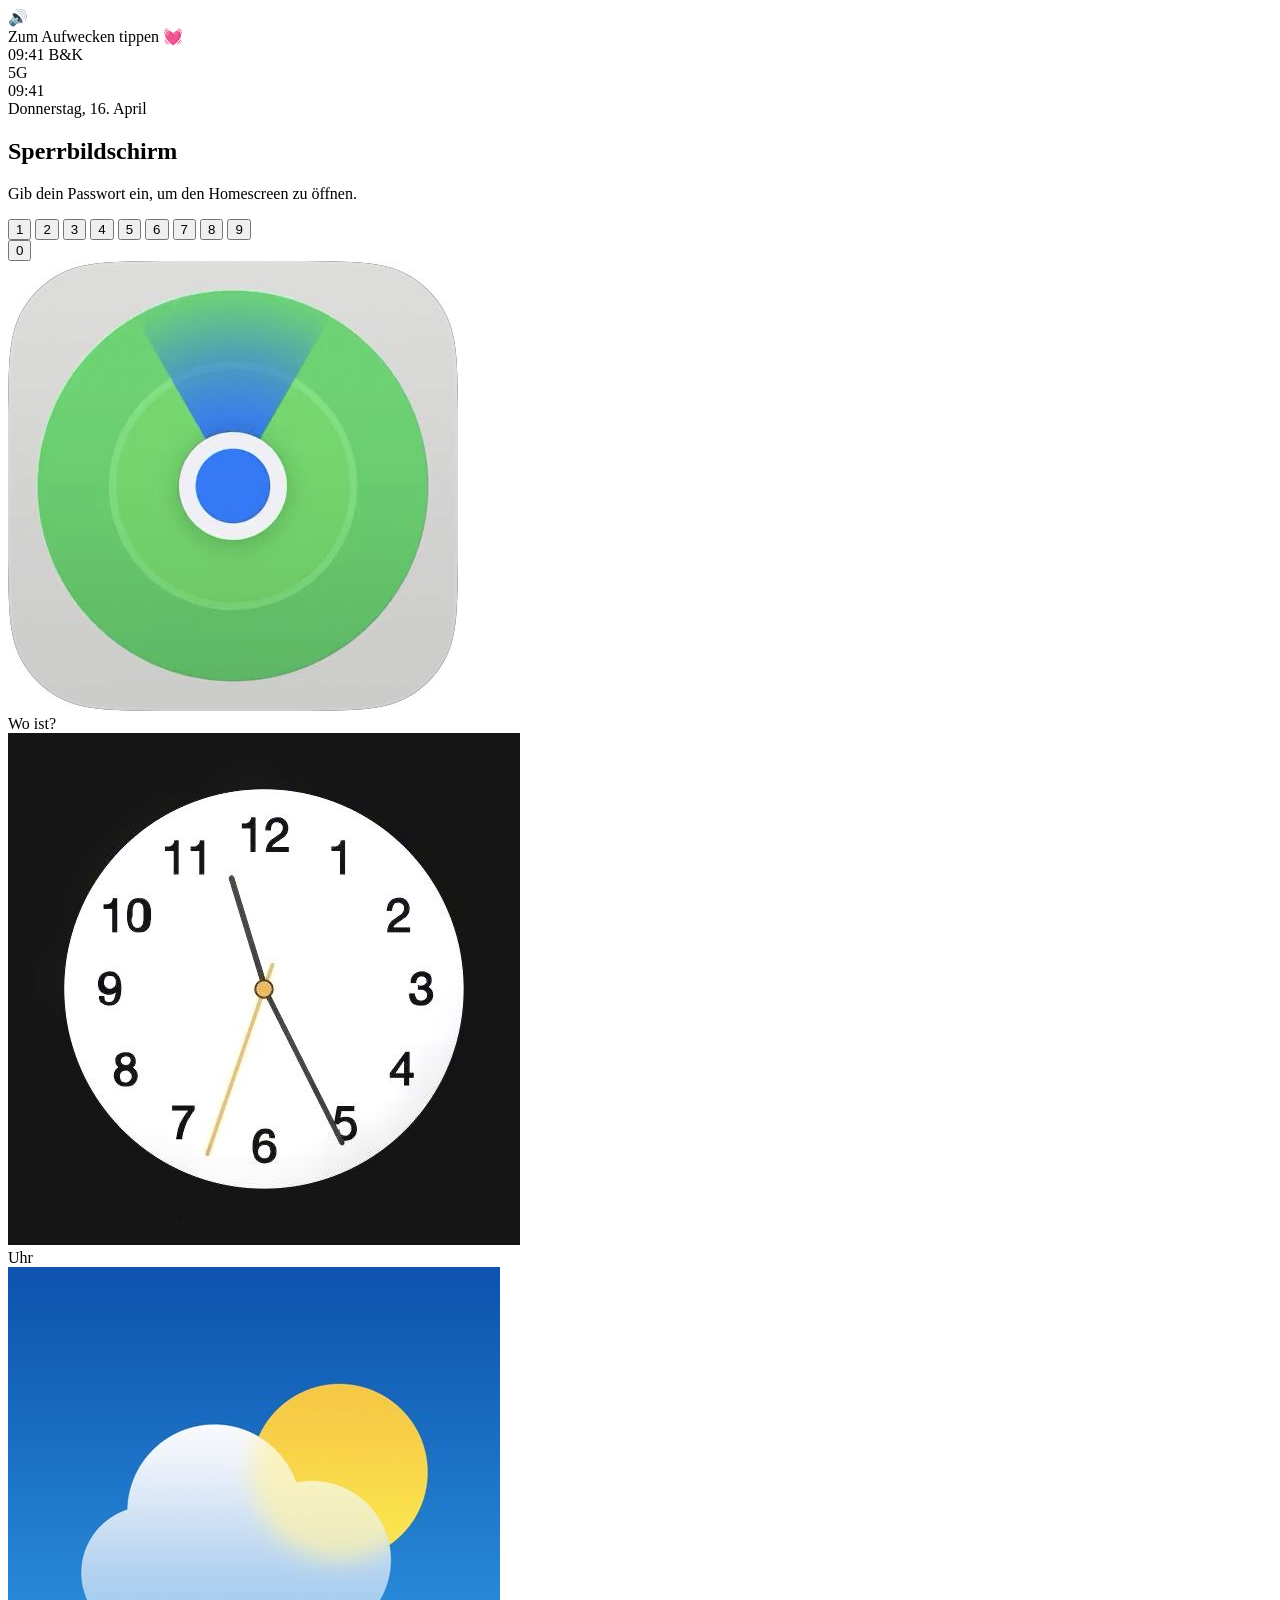
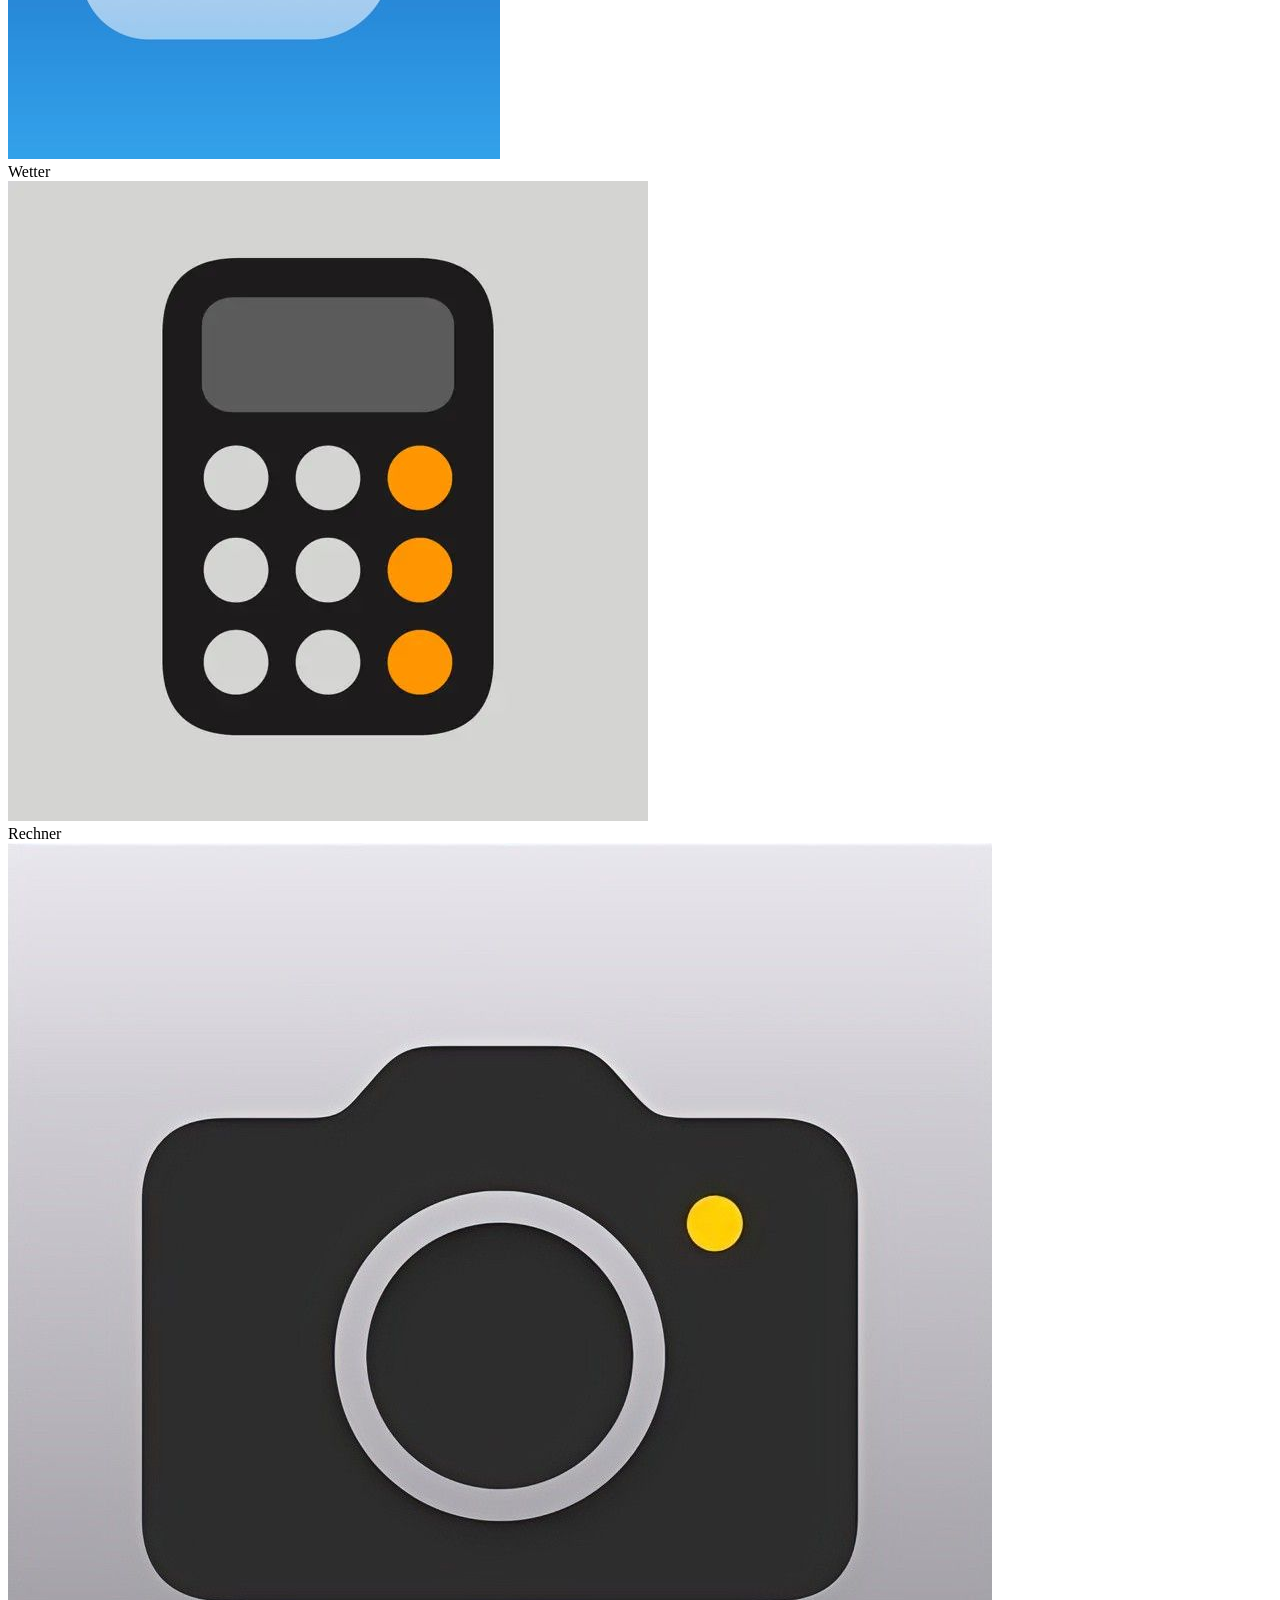
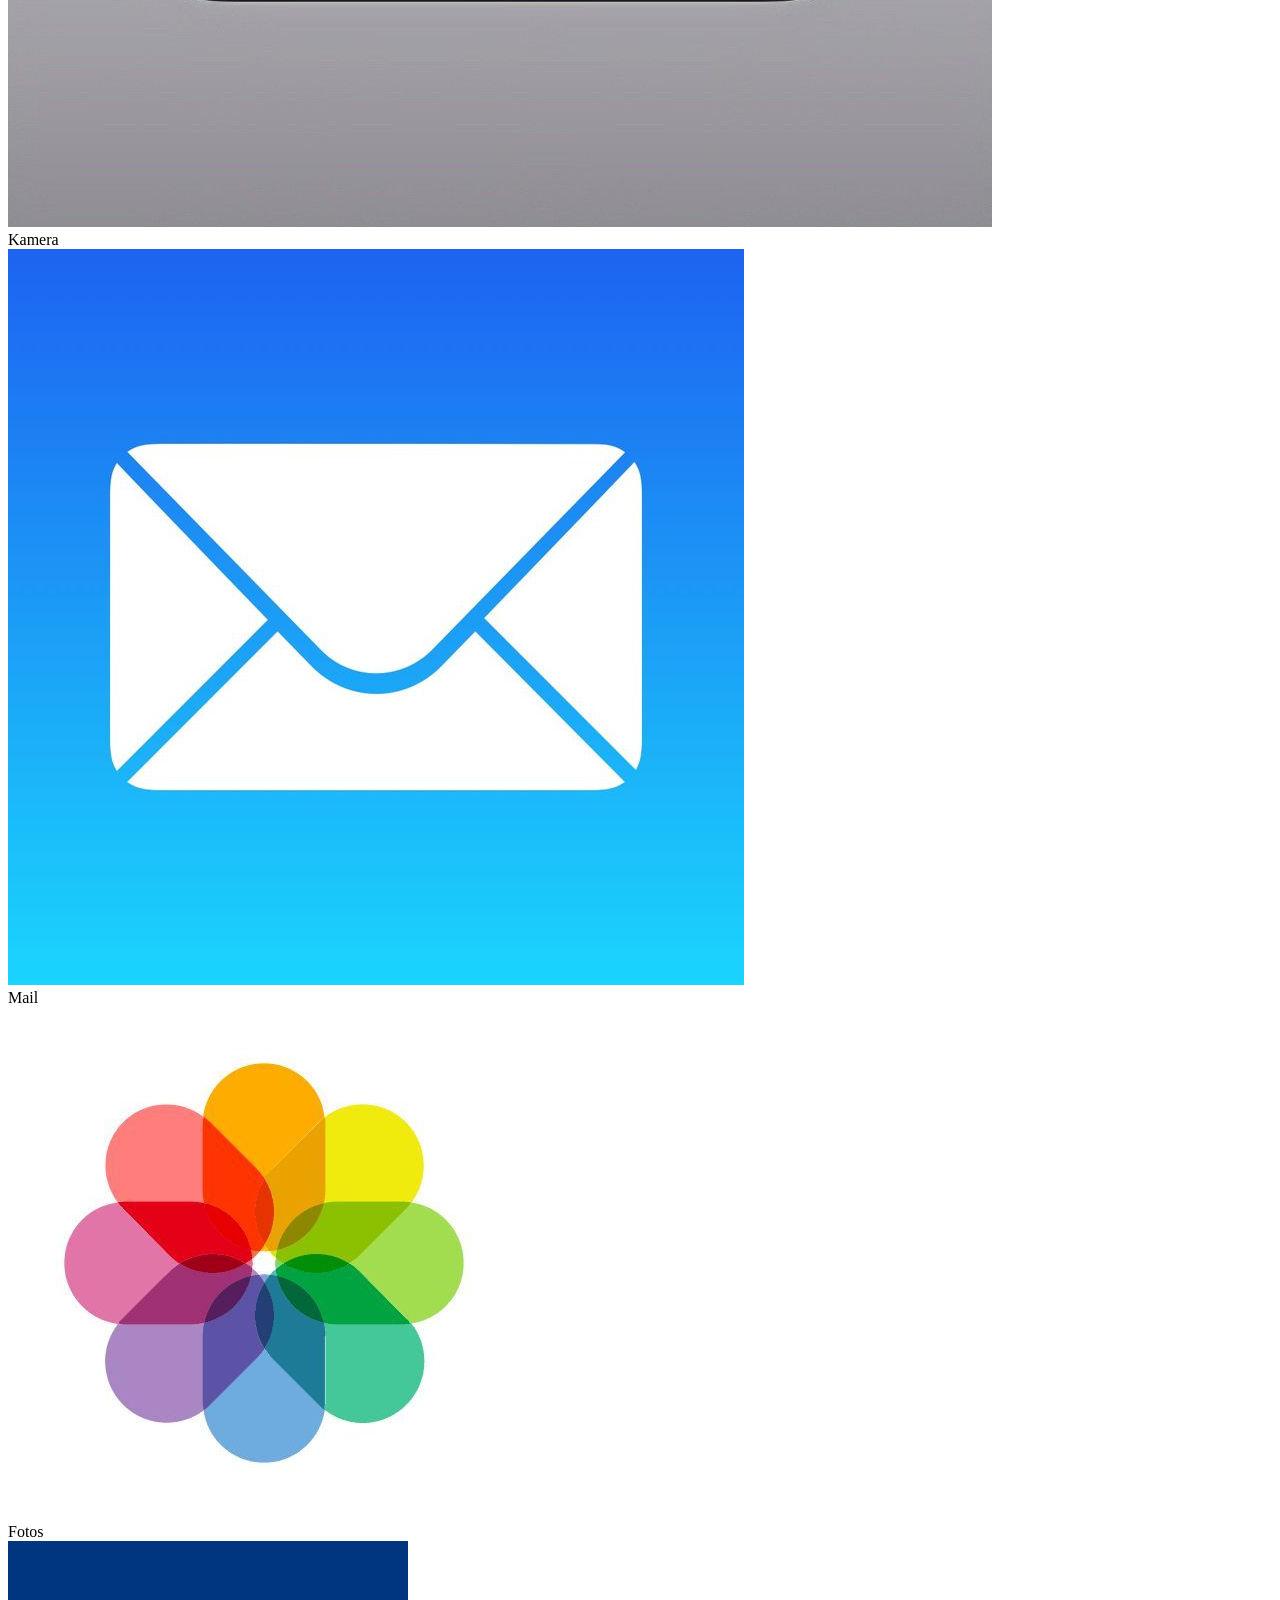
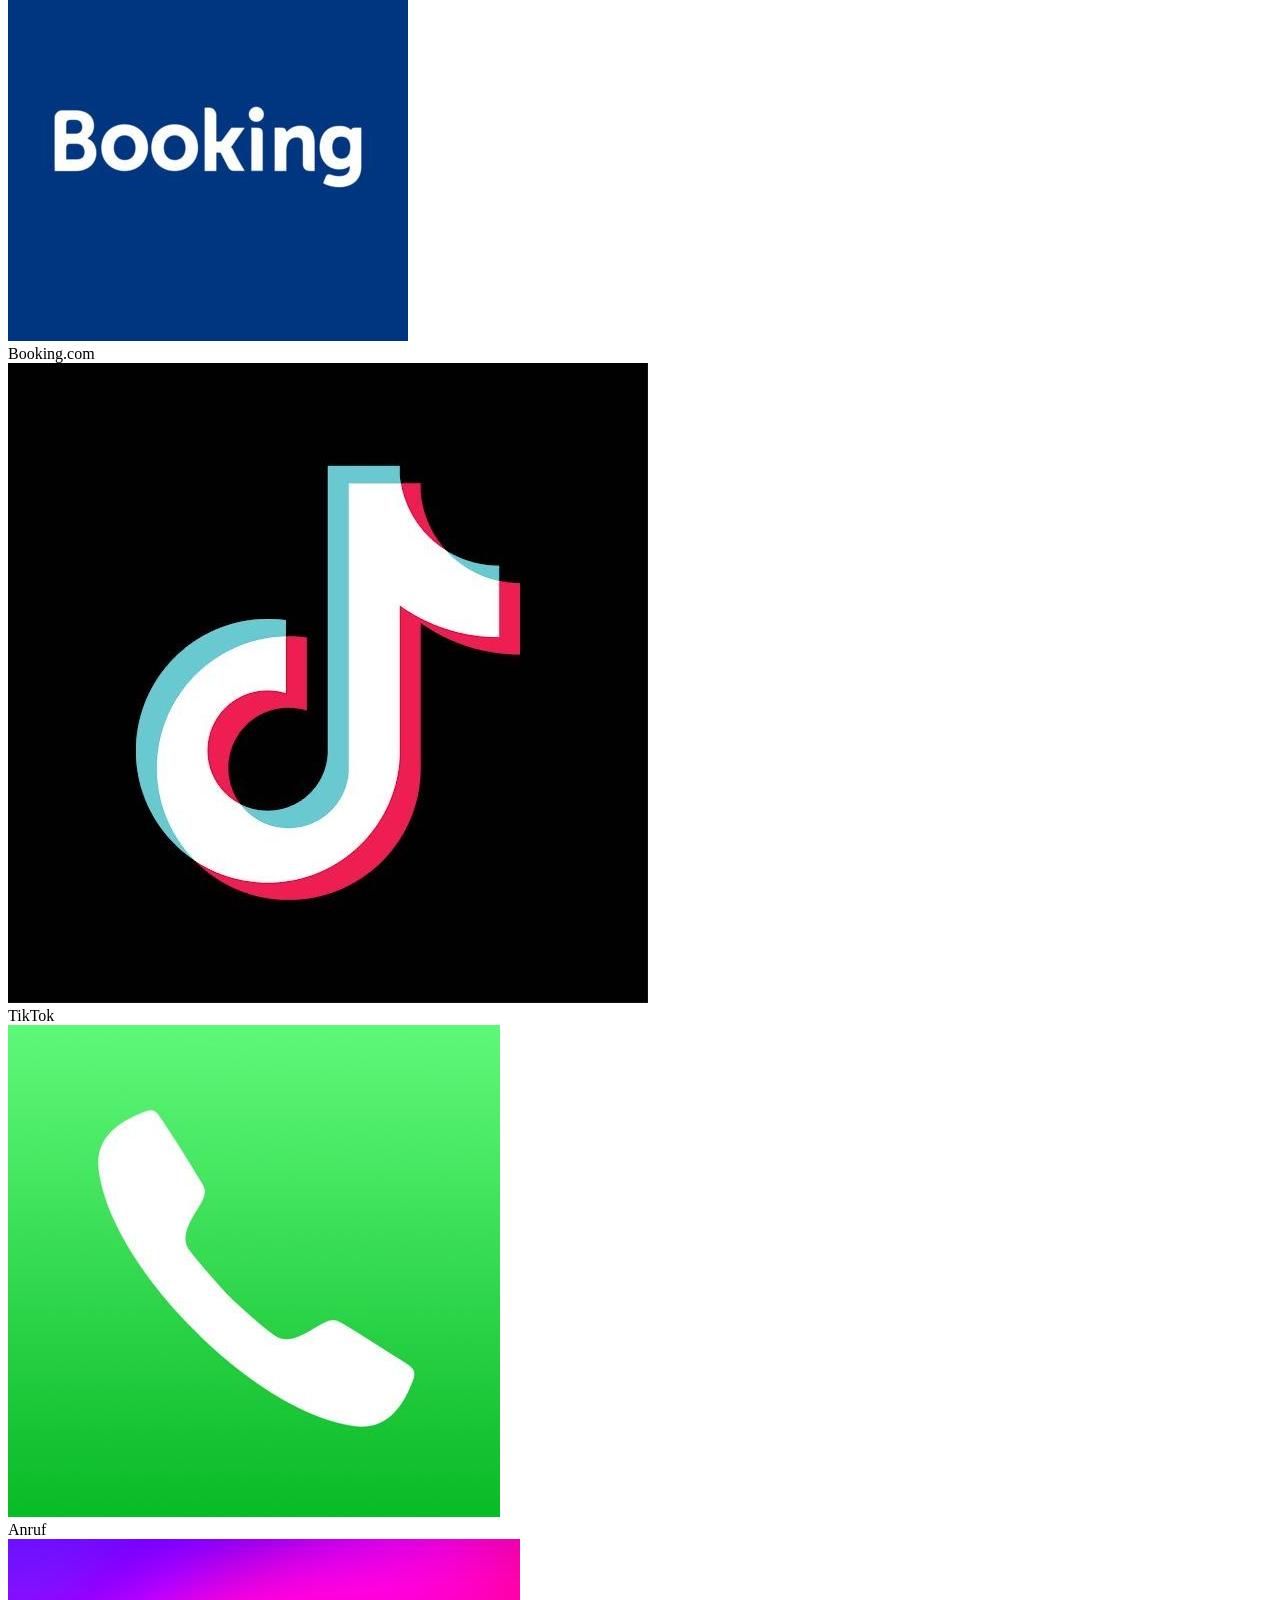
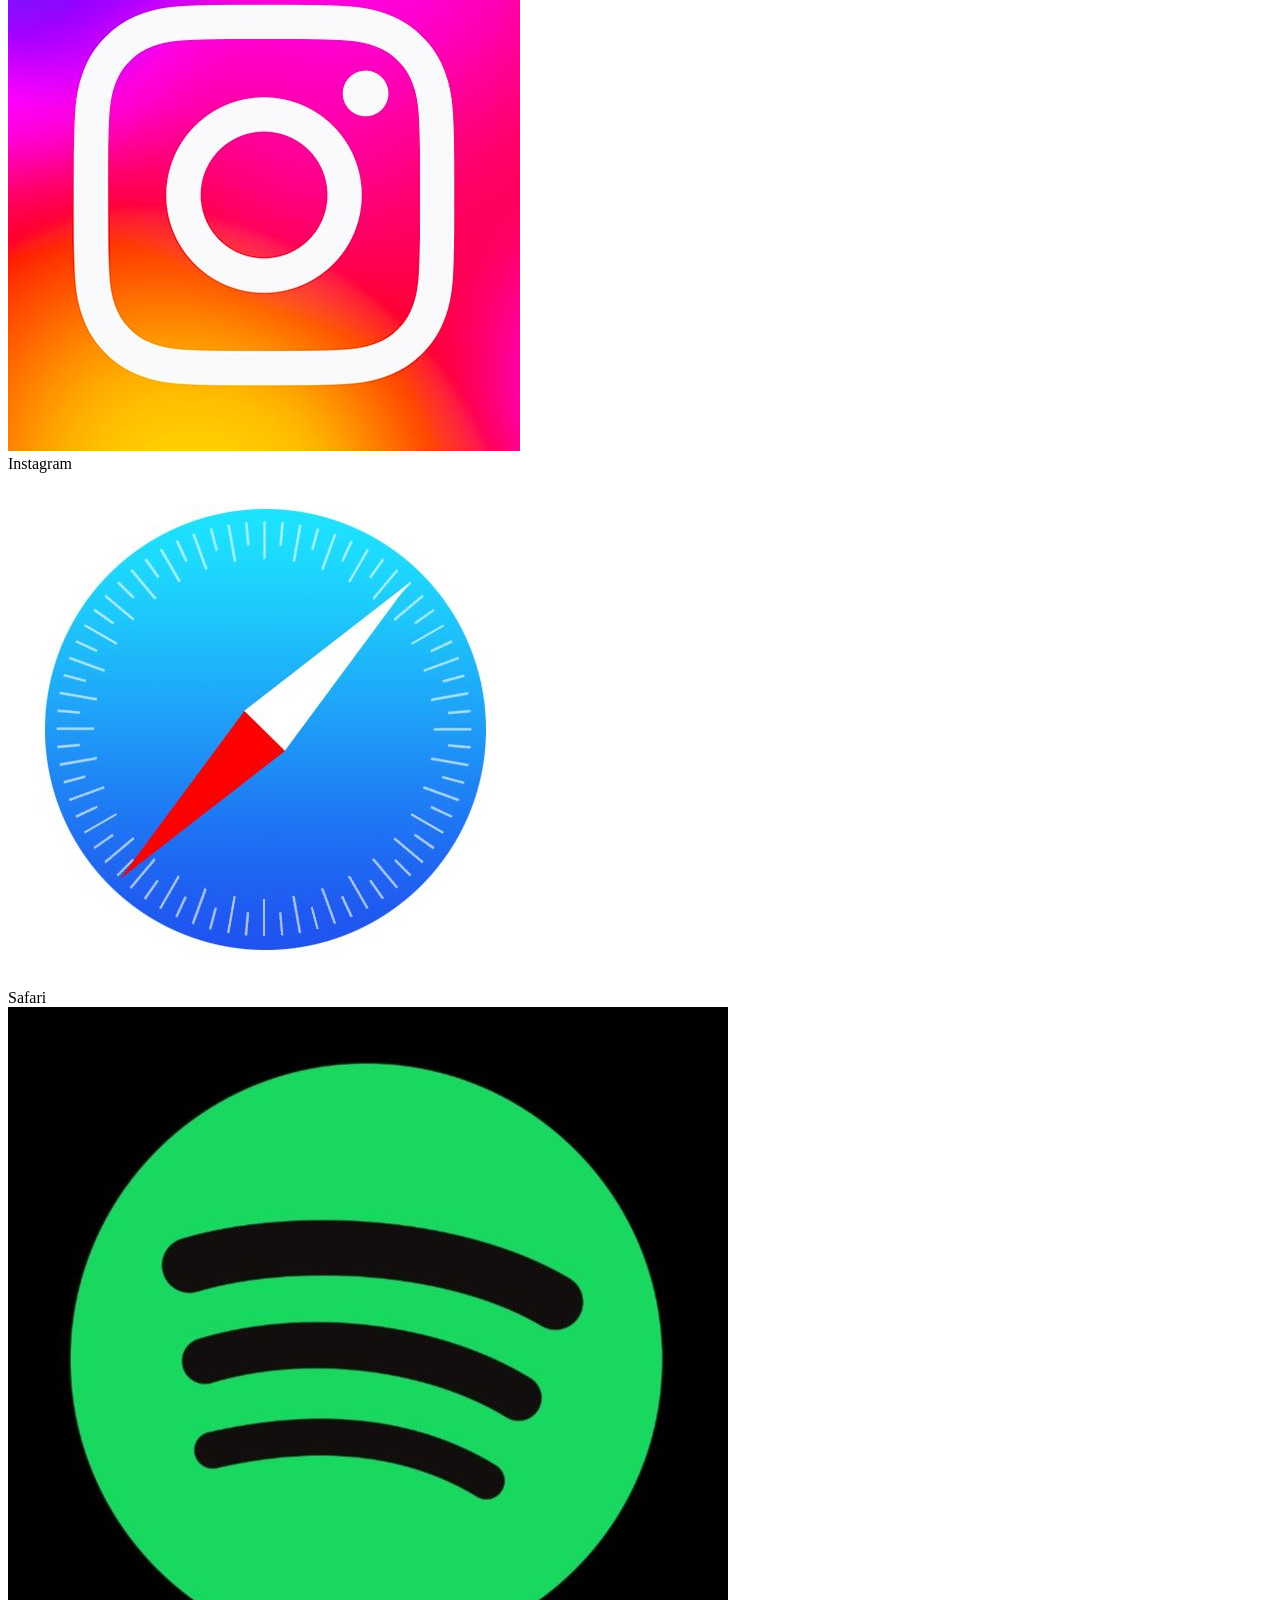
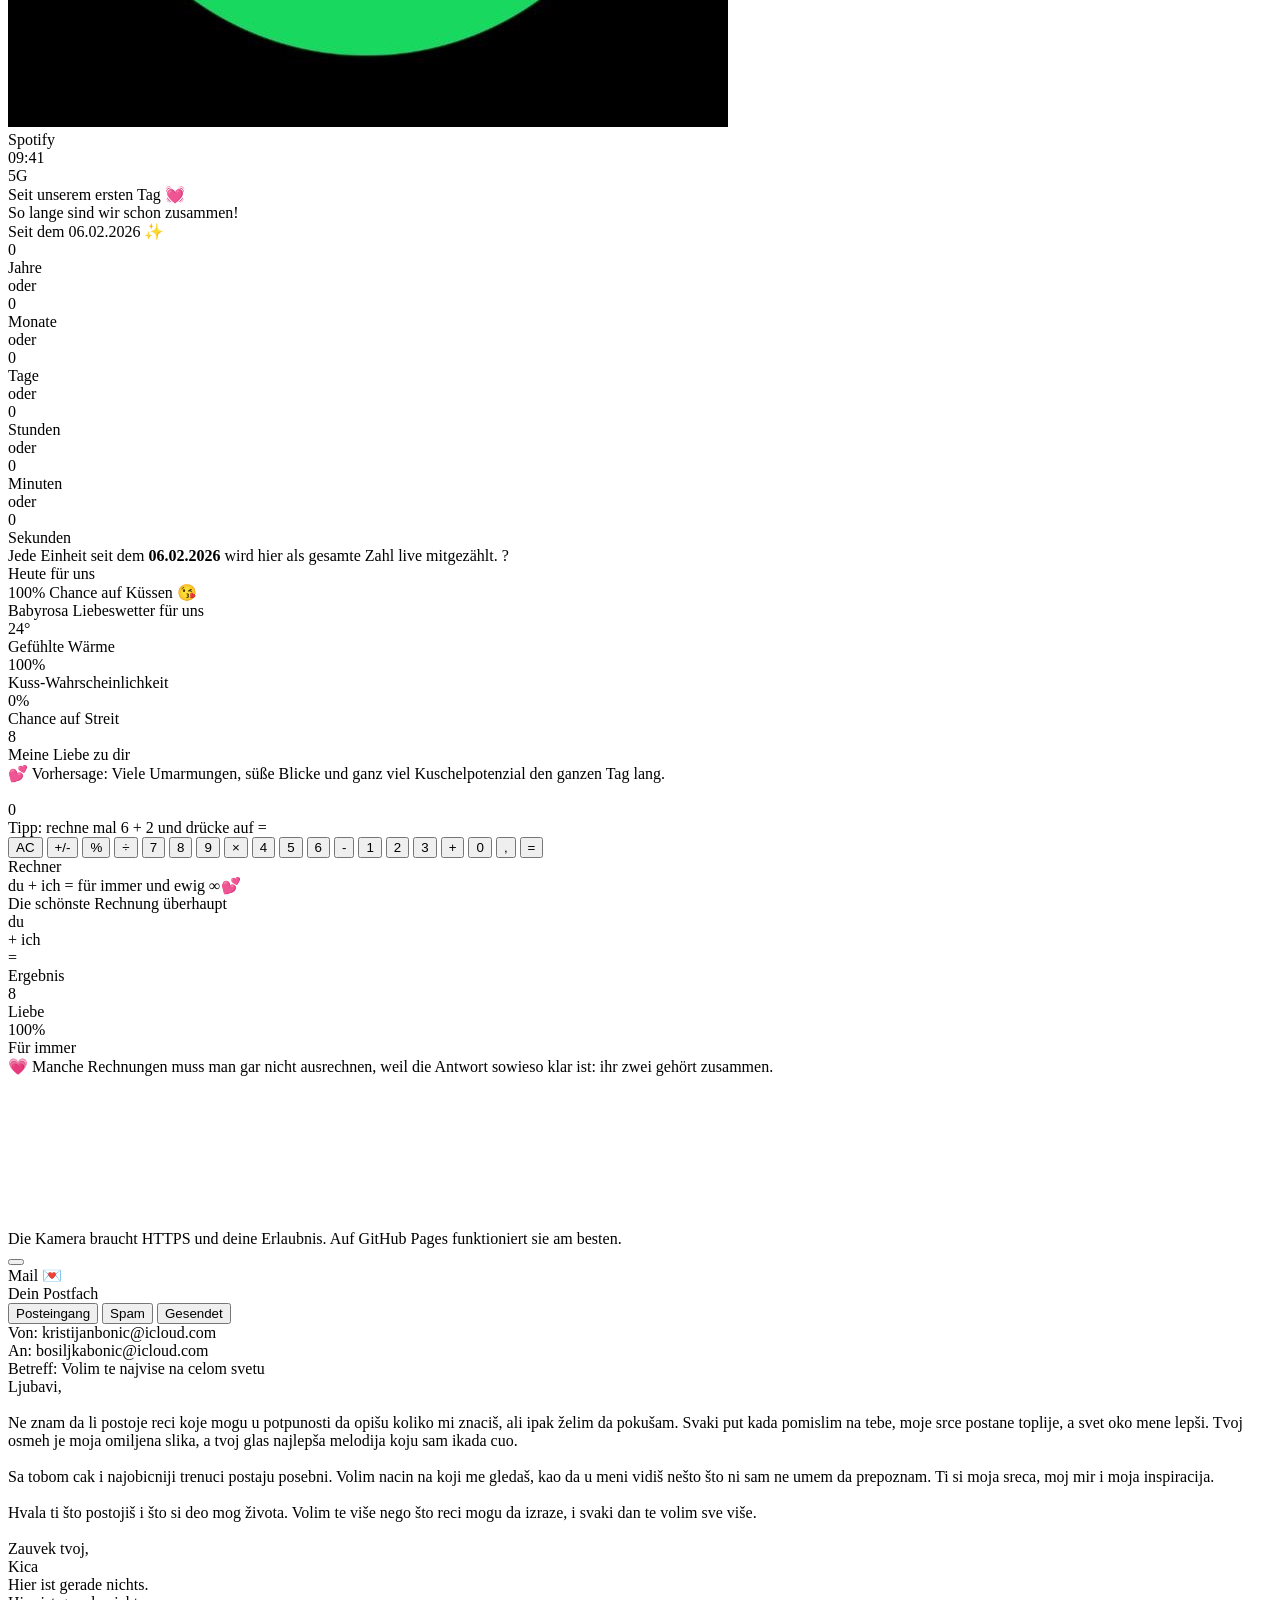
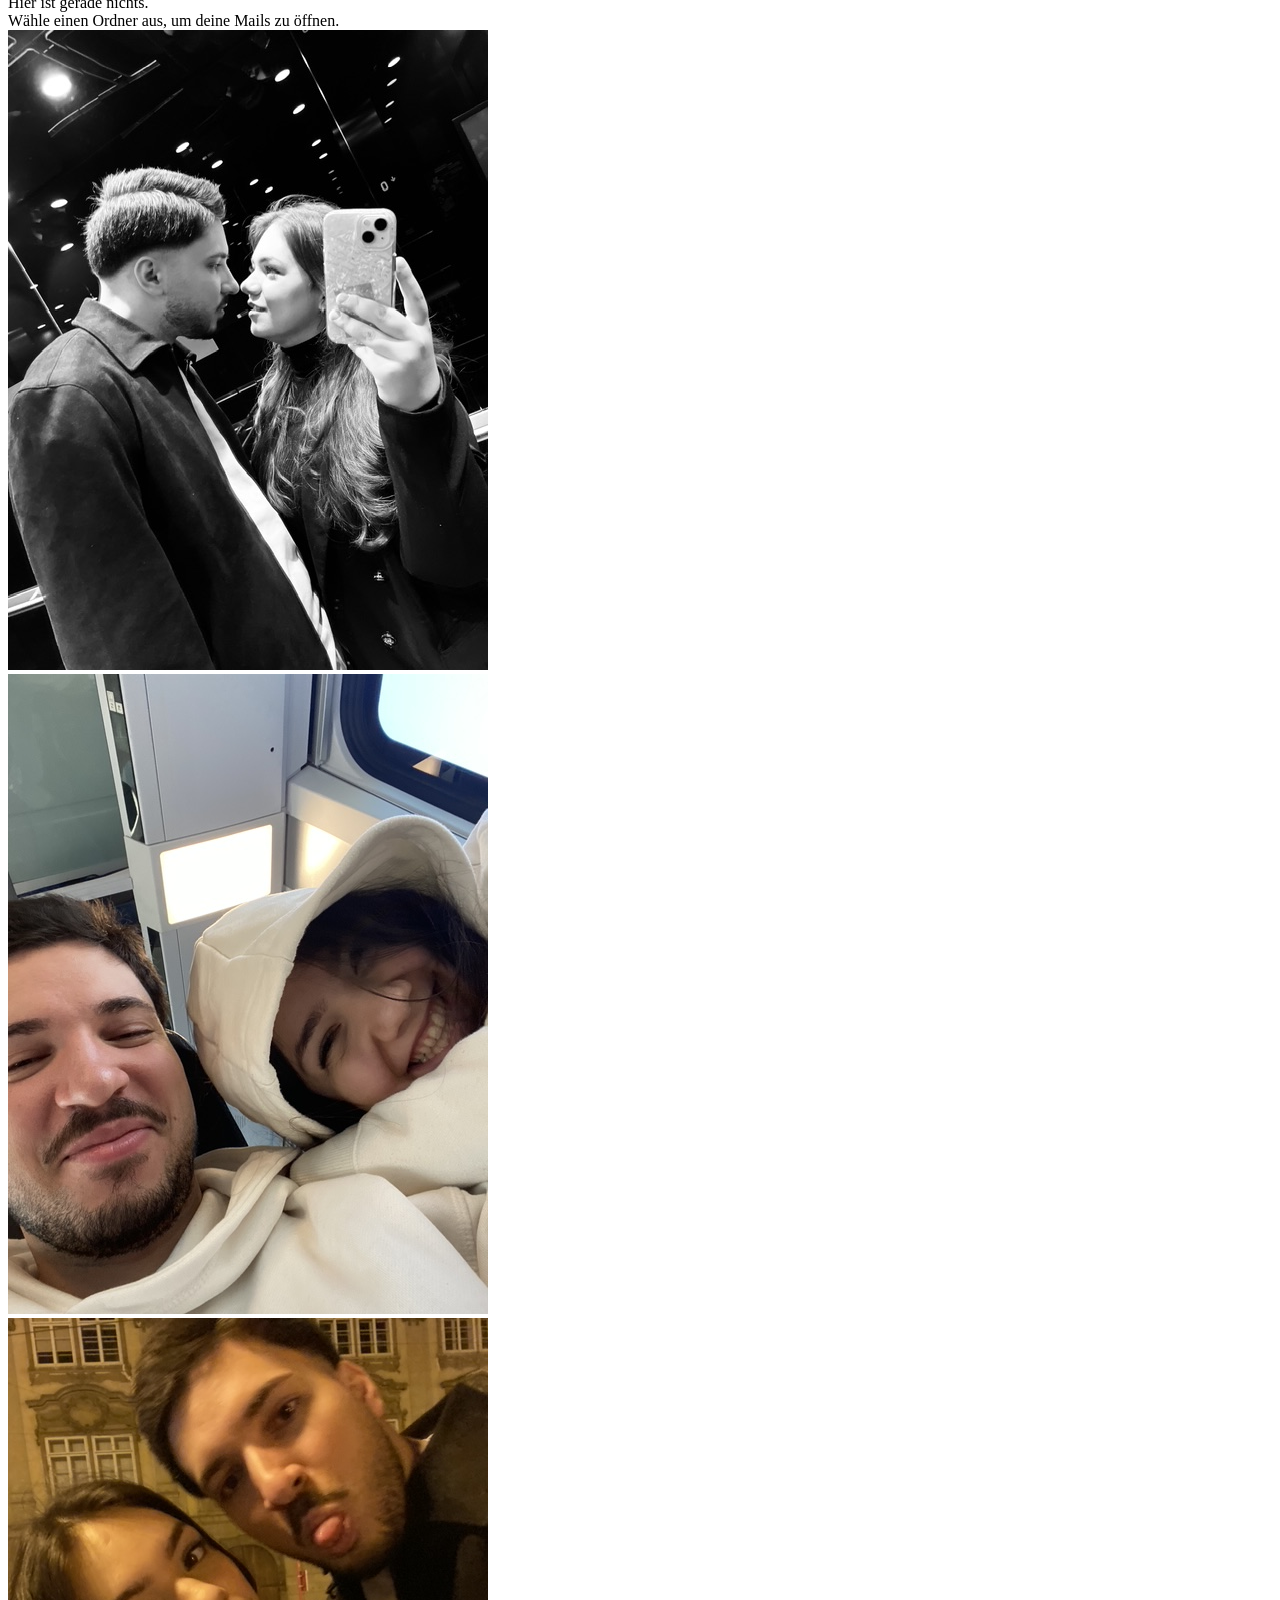
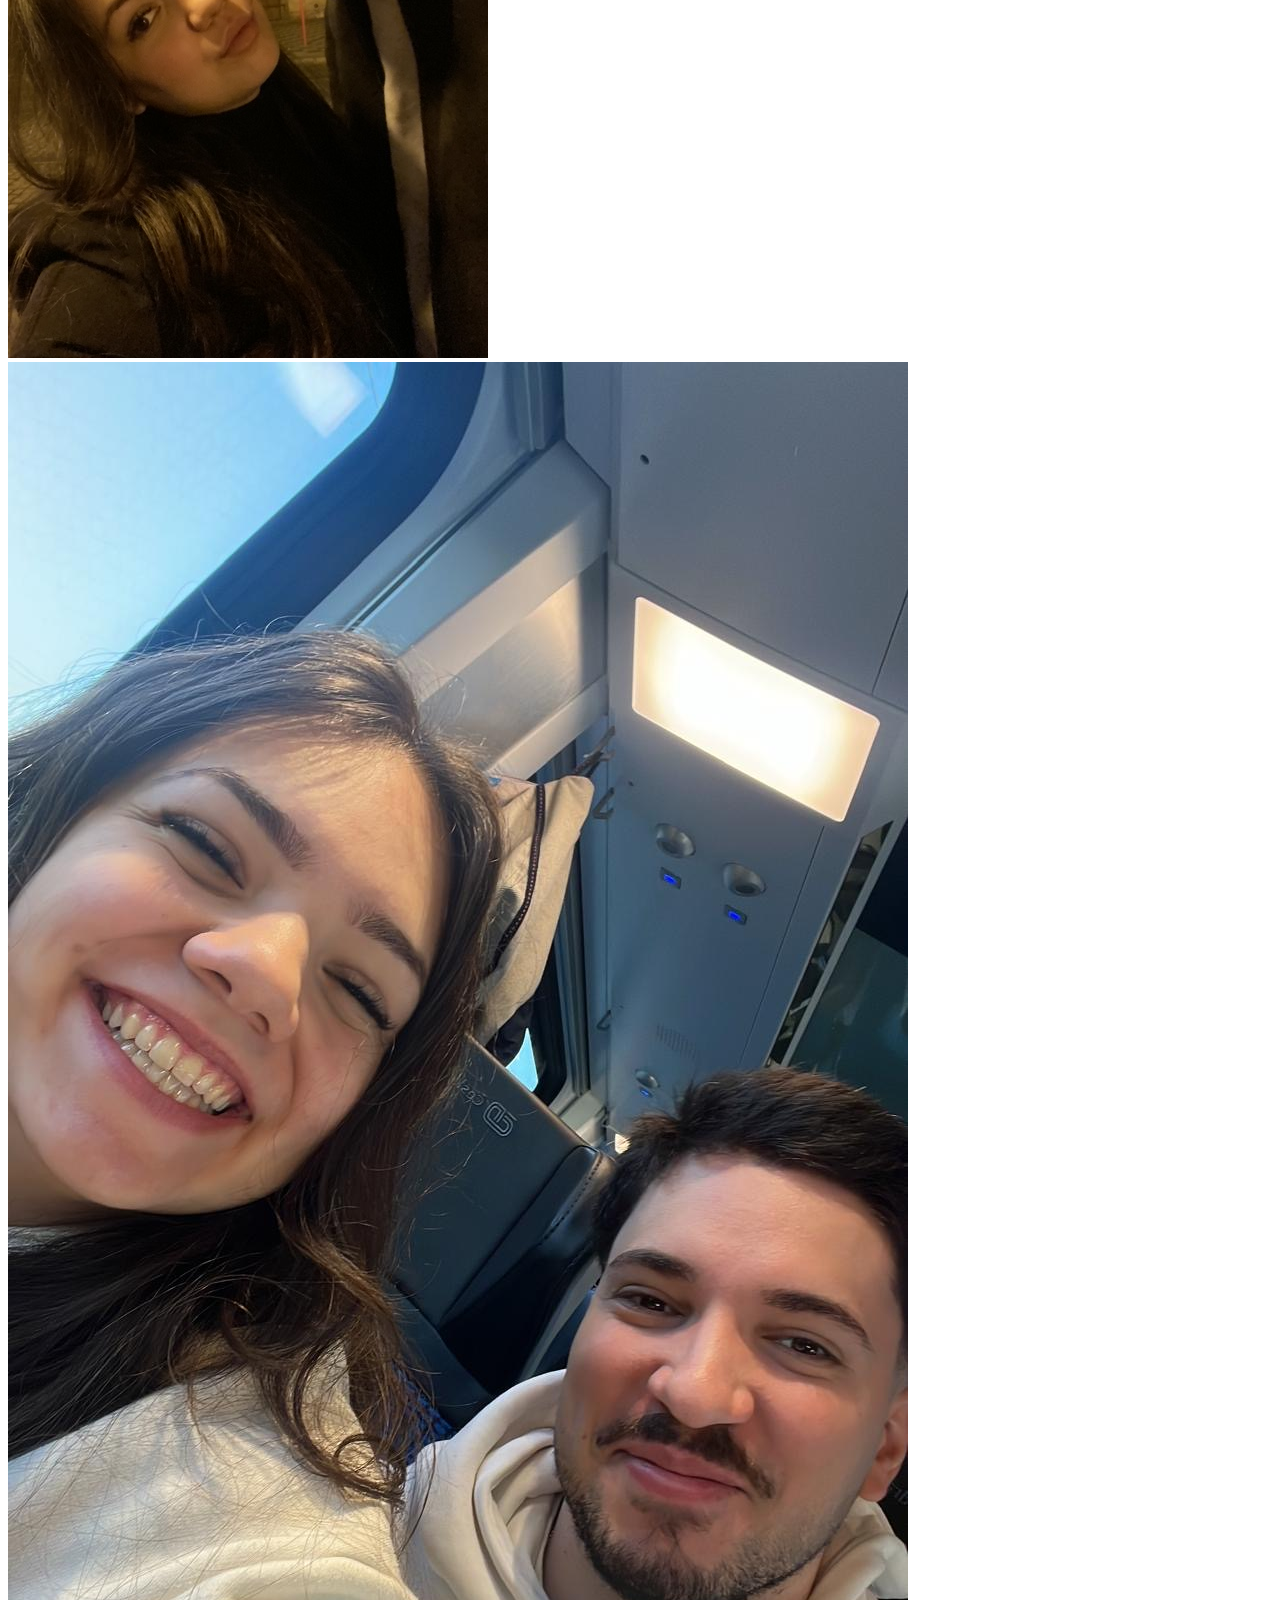
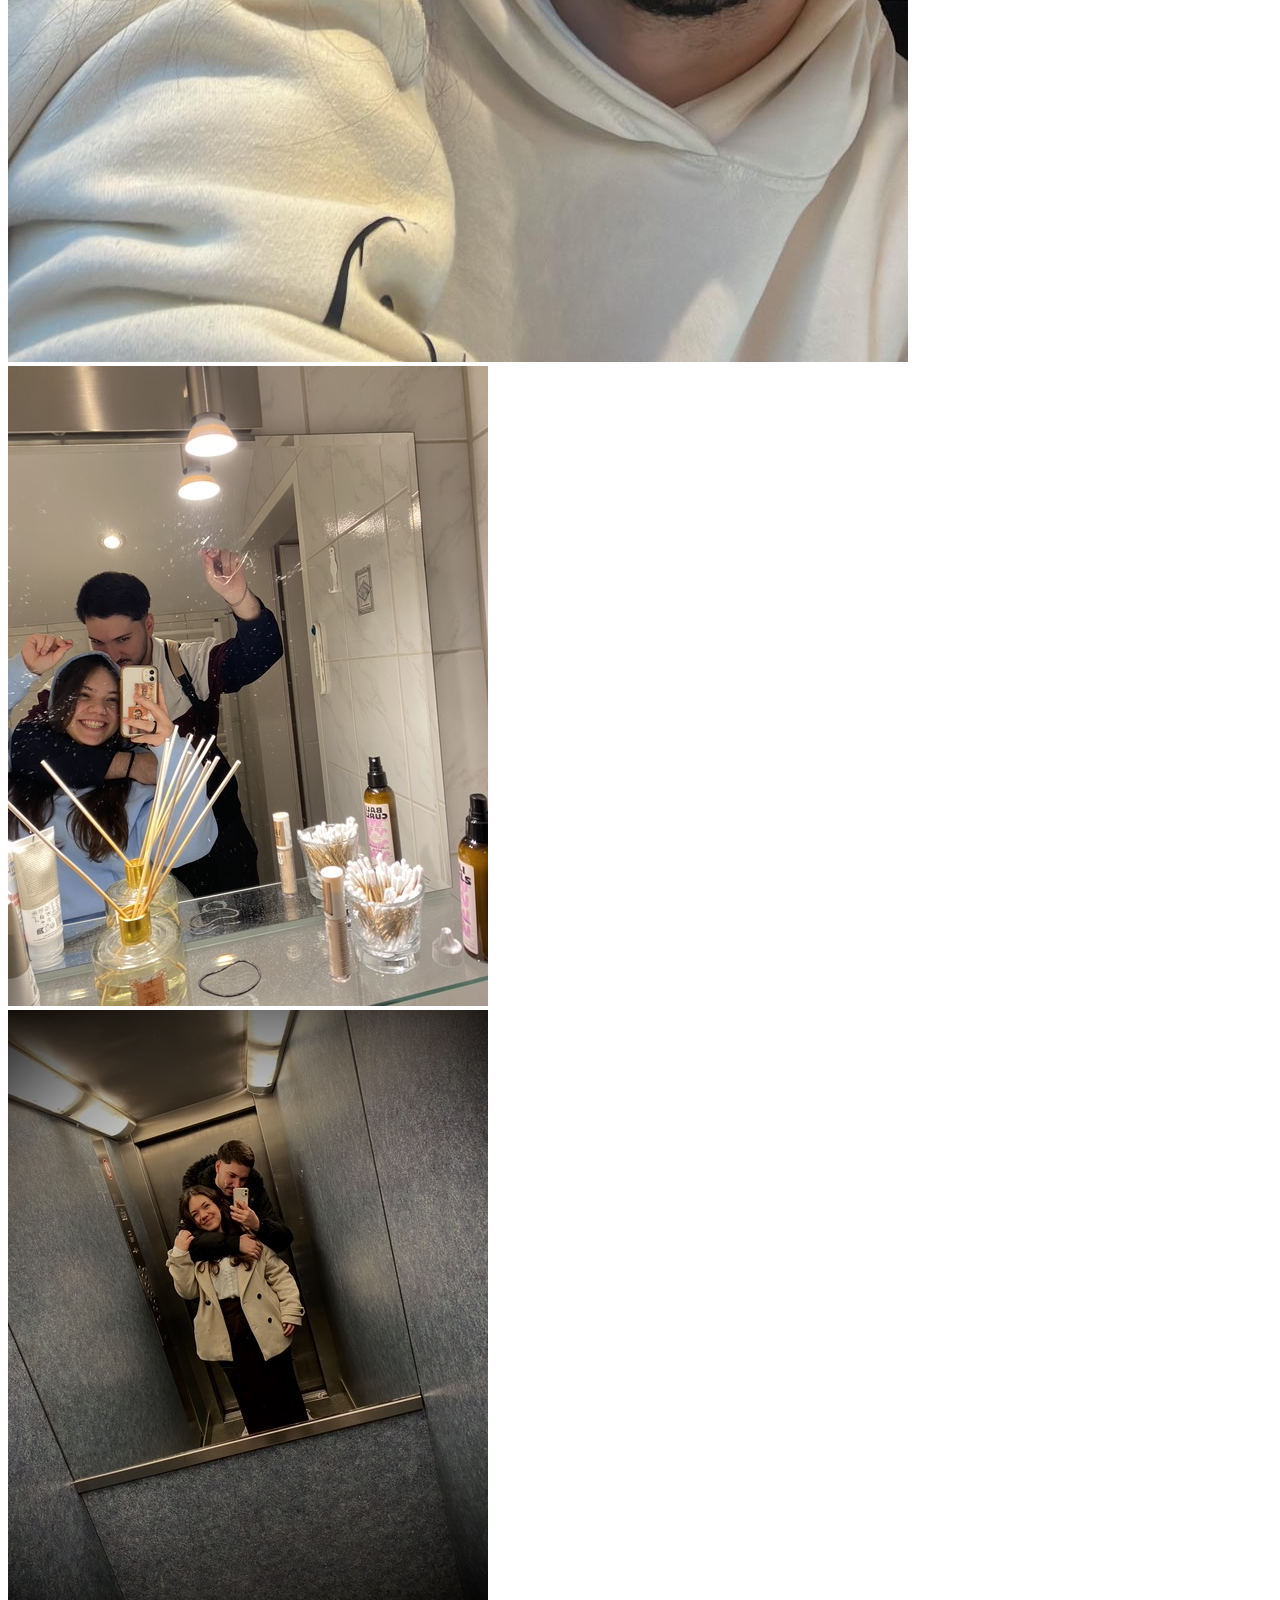
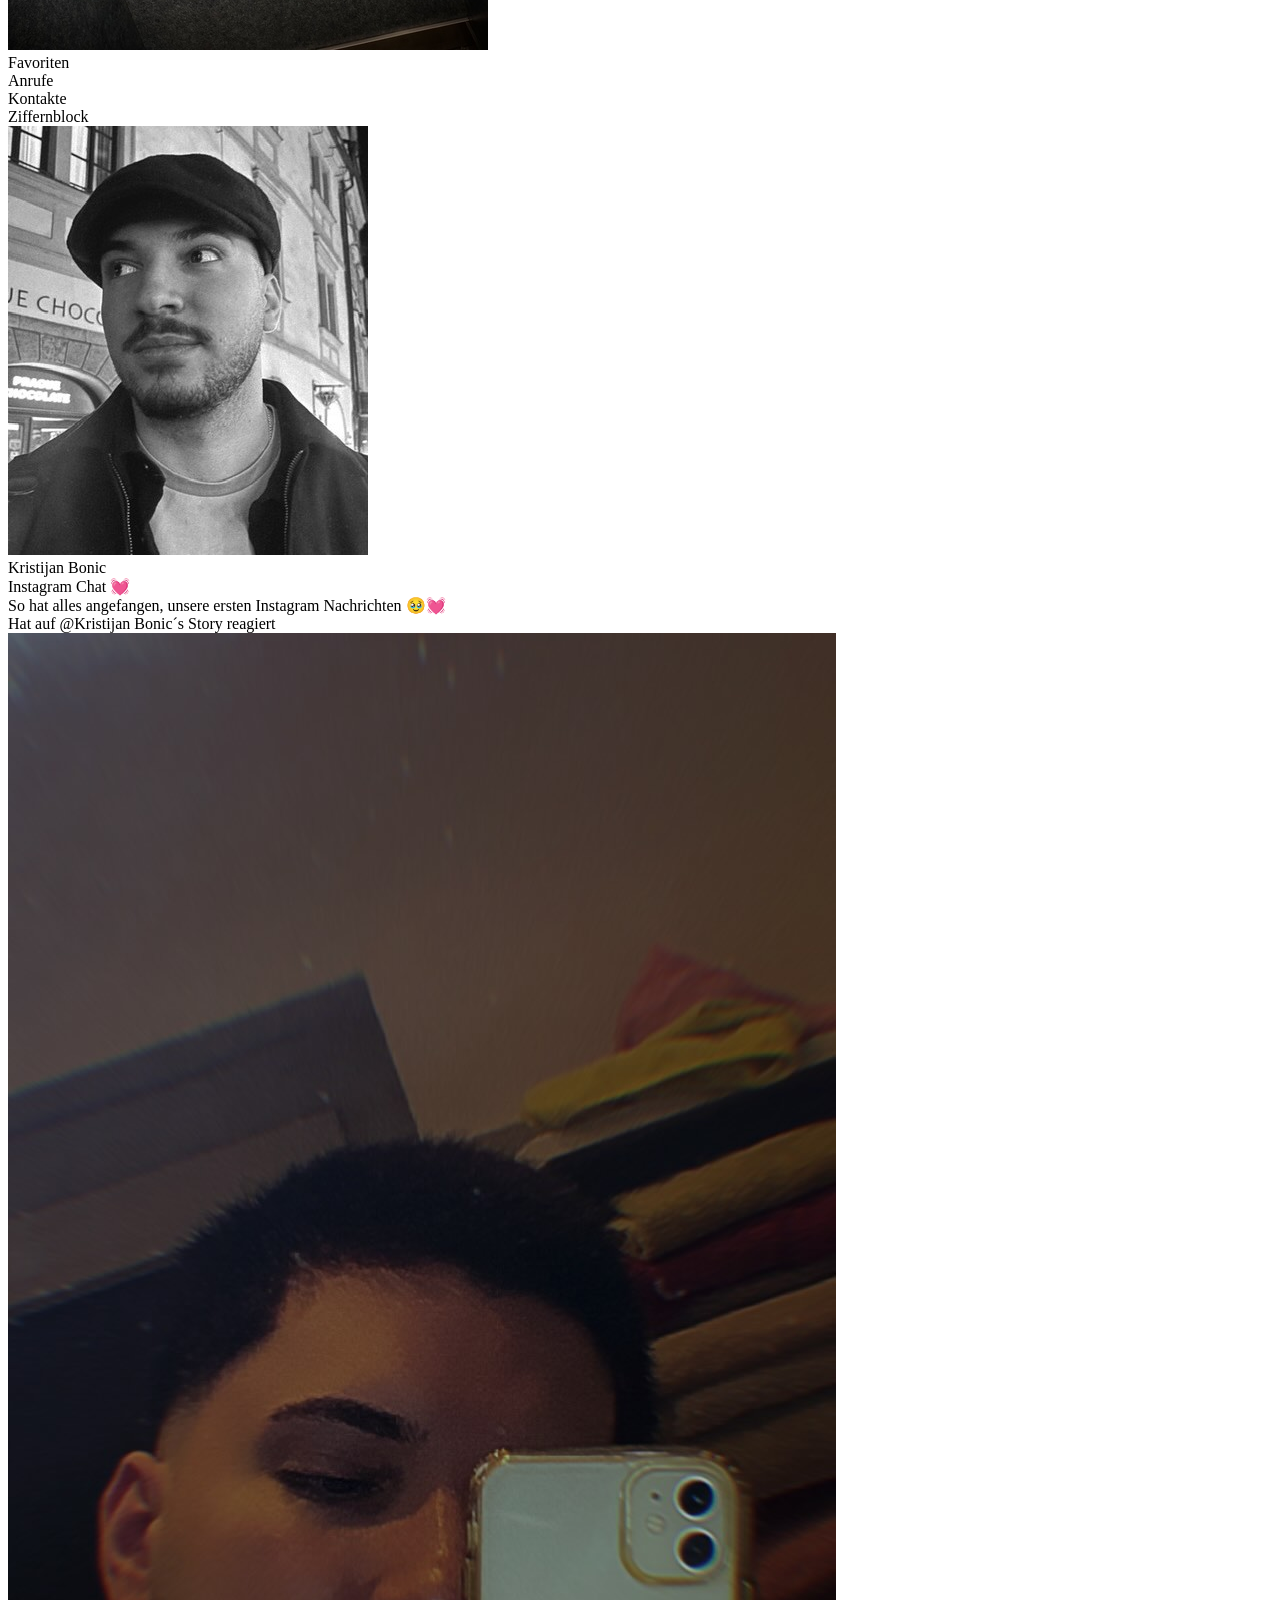
==== commit 5687e632: "Update index.html" ====
--- a/index.html
+++ b/index.html
@@ -1,3067 +1,10 @@
-﻿<!DOCTYPE html>
+<!DOCTYPE html>
 <html lang="de">
 <head>
   <meta charset="UTF-8" />
   <meta name="viewport" content="width=device-width, initial-scale=1.0" />
-  <base href="https://kristijanbonic.github.io/iphone-love/" />
-  <title>iPhone Babyrosa Mockup</title>
-  <style>
-    * {
-      box-sizing: border-box;
-      margin: 0;
-      padding: 0;
-      font-family: -apple-system, BlinkMacSystemFont, "SF Pro Display", "Segoe UI", sans-serif;
-      -webkit-tap-highlight-color: transparent;
-    }
-
-    body {
-      min-height: 100vh;
-      display: flex;
-      align-items: center;
-      justify-content: center;
-      background: radial-gradient(circle at top, #fff6fa 0%, #ffe2ec 42%, #ffd5e5 100%);
-      padding: 24px;
-    }
-
-    .iphone {
-      width: 360px;
-      height: 760px;
-      background: linear-gradient(180deg, #191919, #050505);
-      border-radius: 52px;
-      padding: 11px;
-      box-shadow:
-        0 40px 90px rgba(44, 10, 28, 0.28),
-        inset 0 0 0 1px rgba(255,255,255,0.06);
-      position: relative;
-    }
-
-    .iphone::before {
-      content: '';
-      position: absolute;
-      inset: 11px;
-      border-radius: 41px;
-      background: #000;
-      z-index: 0;
-    }
-
-    .side-button {
-      position: absolute;
-      right: -4px;
-      width: 4px;
-      border-radius: 999px;
-      background: linear-gradient(180deg, #3a3a3a, #111111);
-      box-shadow:
-        inset 1px 0 0 rgba(255,255,255,0.08),
-        0 2px 6px rgba(0,0,0,0.28);
-      cursor: pointer;
-      z-index: 30;
-      transition: transform .12s ease, filter .16s ease;
-    }
-
-    .side-button:hover {
-      filter: brightness(1.08);
-    }
-
-    .side-button:active {
-      transform: scaleY(0.98);
-    }
-
-    .lock-button {
-      top: 174px;
-      height: 112px;
-    }
-
-    .volume-up-button,
-    .volume-down-button {
-      left: -4px;
-      right: auto;
-      width: 4px;
-    }
-
-    .volume-up-button {
-      top: 152px;
-      height: 84px;
-    }
-
-    .volume-down-button {
-      top: 252px;
-      height: 84px;
-    }
-
-    .volume-hud {
-      position: absolute;
-      left: 18px;
-      top: 50%;
-      transform: translateY(-50%) translateX(-12px);
-      width: 46px;
-      padding: 10px 8px;
-      border-radius: 22px;
-      display: flex;
-      flex-direction: column;
-      align-items: center;
-      gap: 8px;
-      background: linear-gradient(180deg, rgba(30, 12, 22, 0.72), rgba(18, 8, 14, 0.82));
-      border: 1px solid rgba(255,255,255,0.14);
-      box-shadow: 0 16px 30px rgba(0,0,0,0.22), inset 0 1px 0 rgba(255,255,255,0.10);
-      backdrop-filter: blur(16px);
-      -webkit-backdrop-filter: blur(16px);
-      opacity: 0;
-      pointer-events: none;
-      z-index: 40;
-      transition: opacity .22s ease, transform .22s ease;
-    }
-
-    .volume-hud.active {
-      opacity: 1;
-      transform: translateY(-50%) translateX(0);
-    }
-
-    .volume-hud-icon {
-      font-size: 15px;
-      color: rgba(255,255,255,0.96);
-      line-height: 1;
-    }
-
-    .volume-hud-track {
-      width: 10px;
-      height: 96px;
-      border-radius: 999px;
-      background: rgba(255,255,255,0.14);
-      padding: 2px;
-      display: flex;
-      align-items: flex-end;
-      box-shadow: inset 0 1px 0 rgba(255,255,255,0.08);
-      overflow: hidden;
-    }
-
-    .volume-hud-fill {
-      width: 100%;
-      height: 50%;
-      border-radius: 999px;
-      background: linear-gradient(180deg, #ffd8ea, #f6a9c9);
-      box-shadow: inset 0 1px 0 rgba(255,255,255,0.52);
-      transition: height .18s ease;
-    }
-
-    .screen {
-      width: 100%;
-      height: 100%;
-      border-radius: 41px;
-      overflow: hidden;
-      position: relative;
-      background: #000;
-      z-index: 1;
-      transition: background .42s ease;
-    }
-
-    .dynamic-island {
-      position: absolute;
-      top: 10px;
-      left: 50%;
-      transform: translateX(-50%);
-      width: 126px;
-      height: 34px;
-      border-radius: 999px;
-      background: #090909;
-      z-index: 60;
-      box-shadow: inset 0 0 0 1px rgba(255,255,255,0.03);
-      cursor: pointer;
-    }
-
-    .statusbar {
-      position: absolute;
-      top: 16px;
-      left: 18px;
-      right: 18px;
-      display: flex;
-      justify-content: space-between;
-      align-items: center;
-      color: #fff;
-      z-index: 16;
-      pointer-events: none;
-    }
-
-    .screen.is-off .statusbar,
-    .screen.is-off .dynamic-island,
-    .screen.is-off .top-sheet,
-    .screen.is-off .lockscreen,
-    .screen.is-off .homescreen,
-    .screen.is-off .app-screen,
-    .screen.is-off .home-indicator {
-      opacity: 0;
-      pointer-events: none;
-    }
-
-    .status-time {
-      font-size: 15px;
-      font-weight: 600;
-      letter-spacing: -0.2px;
-      margin-left: 10px;
-    }
-
-    .status-lock-badge {
-      display: none;
-      align-items: center;
-      justify-content: center;
-      margin-left: 10px;
-      color: white;
-      font-size: 12px;
-      font-weight: 800;
-      letter-spacing: 0.02em;
-    }
-
-    .status-lock-badge::before {
-      content: '♡';
-      font-size: 11px;
-      margin-right: 5px;
-      opacity: 0.95;
-    }
-
-    .lockscreen .time {
-      margin-top: 20px;
-    }
-
-    .lockscreen .date {
-      margin-top: 12px;
-    }
-
-    .statusbar.lock-mode .status-time {
-      display: none;
-    }
-
-    .statusbar.lock-mode .status-lock-badge {
-      display: inline-flex;
-    }
-
-    .status-right {
-      display: flex;
-      align-items: center;
-      gap: 6px;
-      margin-right: 4px;
-      font-size: 12px;
-      font-weight: 700;
-    }
-
-    .top-sheet {
-      position: absolute;
-      top: 28px;
-      left: 0;
-      right: 0;
-      z-index: 45;
-      opacity: 0;
-      pointer-events: none;
-      transform: translateY(-100%);
-      transition: opacity .24s ease, transform .28s ease;
-      border-radius: 0 0 28px 28px;
-      padding: 52px 16px 16px;
-      background: linear-gradient(180deg, rgba(90, 33, 63, 0.56), rgba(58, 18, 40, 0.42));
-      border: 1px solid rgba(255,255,255,0.10);
-      border-top: none;
-      box-shadow: inset 0 1px 0 rgba(255,255,255,0.10), 0 18px 30px rgba(77, 20, 47, 0.24);
-      backdrop-filter: blur(18px);
-      -webkit-backdrop-filter: blur(18px);
-      color: white;
-    }
-
-    .top-sheet.active {
-      opacity: 1;
-      pointer-events: auto;
-      transform: translateY(0);
-    }
-
-    .top-sheet-time {
-      font-size: 30px;
-      font-weight: 800;
-      letter-spacing: -0.04em;
-      text-align: center;
-      margin-bottom: 14px;
-    }
-
-    .top-sheet-card {
-      display: flex;
-      align-items: center;
-      gap: 12px;
-      padding: 12px;
-      border-radius: 22px;
-      background: linear-gradient(180deg, rgba(255,255,255,0.12), rgba(255,255,255,0.06));
-      border: 1px solid rgba(255,255,255,0.12);
-      box-shadow: inset 0 1px 0 rgba(255,255,255,0.10);
-    }
-
-    .top-sheet-cover {
-      width: 44px;
-      height: 44px;
-      border-radius: 14px;
-      overflow: hidden;
-      flex-shrink: 0;
-      background: rgba(255,255,255,0.10);
-    }
-
-    .top-sheet-cover img {
-      width: 100%;
-      height: 100%;
-      object-fit: cover;
-      display: block;
-    }
-
-    .top-sheet-meta {
-      min-width: 0;
-      flex: 1;
-    }
-
-    .top-sheet-title {
-      font-size: 13px;
-      font-weight: 800;
-      line-height: 1.25;
-      margin-bottom: 2px;
-      color: white;
-    }
-
-    .top-sheet-artist {
-      font-size: 11px;
-      color: rgba(255,255,255,0.76);
-    }
-
-    .top-sheet-action {
-      border: none;
-      border-radius: 16px;
-      min-width: 72px;
-      min-height: 40px;
-      padding: 0 12px;
-      background: linear-gradient(180deg, #ffd6e7, #f6a9c9);
-      color: #8d1f4b;
-      font-size: 13px;
-      font-weight: 800;
-      cursor: pointer;
-      box-shadow: inset 0 1px 0 rgba(255,255,255,0.72), 0 10px 20px rgba(214, 88, 140, 0.18);
-    }
-
-    .top-sheet-empty {
-      text-align: center;
-      font-size: 13px;
-      line-height: 1.45;
-      color: rgba(255,255,255,0.82);
-      padding: 10px 6px 2px;
-    }
-
-    .signal {
-      display: flex;
-      align-items: flex-end;
-      gap: 2px;
-      height: 12px;
-    }
-
-    .signal span {
-      width: 3px;
-      border-radius: 999px;
-      background: white;
-      display: block;
-    }
-
-    .signal span:nth-child(1) { height: 4px; opacity: 0.72; }
-    .signal span:nth-child(2) { height: 6px; opacity: 0.82; }
-    .signal span:nth-child(3) { height: 8px; opacity: 0.92; }
-    .signal span:nth-child(4) { height: 11px; }
-
-    .battery {
-      width: 30px;
-      height: 18px;
-      border: 1px solid rgba(255,255,255,0.26);
-      border-radius: 999px;
-      position: relative;
-      padding: 2px;
-      display: flex;
-      align-items: center;
-      justify-content: center;
-      background: linear-gradient(180deg, rgba(255,255,255,0.22), rgba(255,255,255,0.10));
-      box-shadow: inset 0 1px 0 rgba(255,255,255,0.18);
-      overflow: visible;
-    }
-
-    .battery::after {
-      content: '';
-      position: absolute;
-      right: -4px;
-      top: 5px;
-      width: 3px;
-      height: 8px;
-      border-radius: 999px;
-      background: rgba(255,255,255,0.72);
-    }
-
-    .battery-level {
-      width: 62%;
-      height: calc(100% - 4px);
-      border-radius: 999px;
-      background: linear-gradient(180deg, #ffd8ea, #f6a9c9);
-      position: absolute;
-      left: 2px;
-      top: 2px;
-      box-shadow: inset 0 1px 0 rgba(255,255,255,0.45);
-    }
-
-
-    .lockscreen,
-    .homescreen {
-      position: absolute;
-      inset: 0;
-      transition: opacity .35s ease, transform .35s ease;
-    }
-
-    .screen-off {
-      position: absolute;
-      inset: -2px;
-      background:
-        radial-gradient(circle at 50% 38%, rgba(255,255,255,0.05), transparent 20%),
-        linear-gradient(180deg, #020202 0%, #000 100%);
-      border-radius: 41px;
-      z-index: 40;
-      opacity: 0;
-      pointer-events: none;
-      transform: scale(1.008);
-      transition: opacity .26s ease, transform .28s cubic-bezier(.22,1,.36,1), filter .26s ease;
-      filter: brightness(0.92);
-    }
-
-    .screen-off::after {
-      content: '';
-      position: absolute;
-      inset: 0;
-      background:
-        radial-gradient(circle at 50% 50%, rgba(255,255,255,0.06), transparent 16%),
-        linear-gradient(180deg, rgba(255,255,255,0.02), rgba(255,255,255,0));
-      opacity: 0;
-      transition: opacity .22s ease;
-    }
-
-    .screen-off-note {
-      position: absolute;
-      left: 50%;
-      bottom: 34px;
-      transform: translateX(-50%);
-      color: rgba(255,255,255,0.92);
-      font-size: 13px;
-      font-weight: 700;
-      letter-spacing: -0.01em;
-      text-shadow: 0 6px 18px rgba(0,0,0,0.34);
-      white-space: nowrap;
-    }
-
-    .screen.is-off .screen-off {
-      opacity: 1;
-      pointer-events: auto;
-      transform: scale(1);
-      filter: brightness(1);
-    }
-
-    .screen.is-waking .screen-off {
-      opacity: 1;
-      transform: scale(1.014);
-      filter: brightness(1.08);
-    }
-
-    .screen.is-waking .screen-off::after {
-      opacity: 1;
-    }
-
-    .lockscreen {
-      background:
-        radial-gradient(circle at top left, rgba(255,255,255,0.32), transparent 28%),
-        radial-gradient(circle at 80% 12%, rgba(255,255,255,0.16), transparent 20%),
-        linear-gradient(180deg, #ffc7de 0%, #f4a7c8 48%, #e991bb 100%);
-      color: white;
-      display: flex;
-      flex-direction: column;
-      align-items: center;
-      padding: 34px 20px 20px;
-      transform: scale(1.01);
-      transition: opacity .26s ease, transform .3s cubic-bezier(.22,1,.36,1), filter .26s ease;
-      filter: saturate(1.02);
-    }
-
-    .lockscreen::before {
-      content: '';
-      position: absolute;
-      inset: 0;
-      background:
-        radial-gradient(circle at 20% 30%, rgba(255,255,255,0.12), transparent 12%),
-        radial-gradient(circle at 72% 48%, rgba(255,255,255,0.08), transparent 16%);
-      pointer-events: none;
-    }
-
-    .screen:not(.is-off) .lockscreen,
-    .screen:not(.is-off) .homescreen,
-    .screen:not(.is-off) .app-screen {
-      transform: scale(1);
-      filter: none;
-    }
-
-    .screen.is-waking .lockscreen,
-    .screen.is-waking .homescreen,
-    .screen.is-waking .app-screen {
-      transform: scale(1.008);
-      filter: brightness(1.02);
-    }
-
-    .time {
-      margin-top: 8px;
-      font-size: 78px;
-      line-height: 0.95;
-      letter-spacing: -3px;
-      font-weight: 275;
-      text-shadow: 0 8px 30px rgba(98, 20, 54, 0.18);
-    }
-
-    .date {
-      margin-top: 8px;
-      font-size: 20px;
-      font-weight: 600;
-      letter-spacing: -0.2px;
-    }
-
-    .lock-card {
-      margin-top: 14px;
-      margin-bottom: auto;
-      width: 100%;
-      background: rgba(255,255,255,0.13);
-      border: 1px solid rgba(255,255,255,0.20);
-      border-radius: 32px;
-      backdrop-filter: blur(22px) saturate(120%);
-      -webkit-backdrop-filter: blur(22px) saturate(120%);
-      padding: 24px 18px 22px;
-      text-align: center;
-      box-shadow: 0 20px 35px rgba(78, 19, 47, 0.12);
-    }
-
-    .lock-card h2 {
-      font-size: 21px;
-      font-weight: 700;
-      margin-bottom: 8px;
-      letter-spacing: -0.3px;
-    }
-
-    .lock-card p {
-      font-size: 14px;
-      line-height: 1.35;
-      opacity: 0.96;
-      margin-bottom: 18px;
-    }
-
-    .code-display {
-      display: flex;
-      justify-content: center;
-      gap: 14px;
-      margin-bottom: 22px;
-    }
-
-    .dot {
-      width: 14px;
-      height: 14px;
-      border-radius: 50%;
-      border: 1.8px solid rgba(255,255,255,0.92);
-      background: transparent;
-      transition: 0.2s ease;
-    }
-
-    .dot.filled {
-      background: white;
-    }
-
-    .pin-grid {
-      display: grid;
-      grid-template-columns: repeat(3, 72px);
-      justify-content: center;
-      gap: 14px 18px;
-      margin: 0 auto;
-    }
-
-    .pin-btn {
-      width: 72px;
-      height: 72px;
-      border: none;
-      border-radius: 50%;
-      background: rgba(255,255,255,0.16);
-      color: white;
-      font-size: 30px;
-      font-weight: 300;
-      cursor: pointer;
-      backdrop-filter: blur(10px);
-      transition: transform .12s ease, background .2s ease, opacity .2s ease;
-      box-shadow: inset 0 0 0 1px rgba(255,255,255,0.06);
-    }
-
-    .pin-btn:hover { background: rgba(255,255,255,0.22); }
-    .pin-btn:active { transform: scale(0.96); }
-
-    .hint {
-      margin-top: 18px;
-      min-height: 18px;
-      font-size: 13px;
-      font-weight: 600;
-      color: white;
-    }
-
-    .error {
-      display: none;
-    }
-
-    .homescreen {
-      opacity: 0;
-      pointer-events: none;
-      transform: scale(1.03);
-      background:
-        radial-gradient(circle at 20% 10%, rgba(255,255,255,0.22), transparent 22%),
-        linear-gradient(180deg, #ffcadd 0%, #f6a8c8 55%, #ec96bd 100%);
-      padding: 84px 18px 18px;
-      color: white;
-    }
-
-    .homescreen::before {
-      content: '';
-      position: absolute;
-      inset: 0;
-      pointer-events: none;
-      background:
-        linear-gradient(180deg, rgba(255,255,255,0.08), transparent 20%),
-        radial-gradient(circle at 15% 18%, rgba(255,255,255,0.14), transparent 14%);
-    }
-
-    .homescreen.active {
-      opacity: 1;
-      pointer-events: auto;
-      transform: scale(1);
-    }
-
-    .lockscreen.hidden {
-      opacity: 0;
-      pointer-events: none;
-      transform: scale(.985);
-    }
-
-    .app-grid {
-      position: relative;
-      z-index: 2;
-      display: grid;
-      grid-template-columns: repeat(4, 1fr);
-      gap: 20px 8px;
-      align-content: start;
-      padding: 0 2px;
-    }
-
-    .app {
-      display: flex;
-      flex-direction: column;
-      align-items: center;
-      gap: 7px;
-      text-align: center;
-      user-select: none;
-    }
-
-    .icon {
-      width: 62px;
-      height: 62px;
-      border-radius: 15px;
-      overflow: hidden;
-      box-shadow:
-        0 10px 20px rgba(113, 40, 75, 0.18),
-        0 2px 3px rgba(255,255,255,0.25) inset,
-        0 -1px 0 rgba(0,0,0,0.08) inset;
-      position: relative;
-      flex-shrink: 0;
-      display: flex;
-      align-items: center;
-      justify-content: center;
-    }
-
-    .icon::before {
-      content: '';
-      position: absolute;
-      inset: 0;
-      background: linear-gradient(180deg, rgba(255,255,255,0.30), rgba(255,255,255,0.02) 45%, rgba(0,0,0,0.05));
-      pointer-events: none;
-      z-index: 2;
-    }
-
-    .icon svg {
-      position: relative;
-      z-index: 1;
-      overflow: visible;
-    }
-
-    .icon img {
-      width: 100%;
-      height: 100%;
-      object-fit: cover;
-      display: block;
-      position: relative;
-      z-index: 1;
-    }
-
-    .icon.tiktok-icon {
-      background:
-        radial-gradient(circle at 30% 25%, rgba(255,255,255,0.16), transparent 26%),
-        linear-gradient(180deg, #29121f, #12070d 62%, #050305 100%);
-    }
-
-    .icon.tiktok-icon span {
-      position: relative;
-      z-index: 1;
-      font-size: 32px;
-      font-weight: 900;
-      letter-spacing: -0.06em;
-      color: #ffffff;
-      text-shadow:
-        2px 0 0 #5ff9ef,
-        -2px 0 0 #ff4f9a,
-        0 0 18px rgba(255,255,255,0.12);
-    }
-
-    .label {
-      font-size: 12px;
-      font-weight: 600;
-      color: rgba(255,255,255,0.96);
-      text-shadow: 0 2px 8px rgba(28, 8, 19, 0.45);
-      letter-spacing: -0.1px;
-    }
-
-    .dock {
-      position: absolute;
-      left: 14px;
-      right: 14px;
-      bottom: 24px;
-      z-index: 3;
-      background: linear-gradient(180deg, rgba(90, 33, 63, 0.50), rgba(58, 18, 40, 0.36));
-      border: 1px solid rgba(255,255,255,0.14);
-      backdrop-filter: blur(26px) saturate(140%);
-      -webkit-backdrop-filter: blur(26px) saturate(140%);
-      border-radius: 30px;
-      padding: 12px 8px 10px;
-      display: grid;
-      grid-template-columns: repeat(4, 1fr);
-      gap: 6px;
-      box-shadow:
-        inset 0 1px 0 rgba(255,255,255,0.10),
-        0 16px 28px rgba(92, 28, 61, 0.24);
-    }
-
-    .dock .icon {
-      width: 58px;
-      height: 58px;
-      border-radius: 16px;
-    }
-
-    .dock .label {
-      font-size: 11px;
-      color: rgba(255,255,255,0.98);
-      text-shadow: 0 2px 8px rgba(28, 8, 19, 0.5);
-    }
-
-    .home-indicator {
-      position: absolute;
-      bottom: 8px;
-      left: 50%;
-      transform: translateX(-50%);
-      width: 132px;
-      height: 5px;
-      border-radius: 999px;
-      background: rgba(255,255,255,0.94);
-      z-index: 4;
-      cursor: pointer;
-    }
-
-    .app-screen {
-      position: absolute;
-      inset: 0;
-      background: linear-gradient(180deg,#ffcadd,#f6a8c8);
-      z-index: 20;
-      overflow: hidden;
-      opacity: 0;
-      pointer-events: none;
-      transform: scale(1.04);
-      transition: opacity .28s ease, transform .32s cubic-bezier(.22,1,.36,1);
-    }
-
-    .app-screen.active {
-      opacity: 1;
-      pointer-events: auto;
-      transform: scale(1);
-    }
-
-    .app-screen.closing {
-      opacity: 0;
-      pointer-events: none;
-      transform: scale(0.94);
-    }
-
-    
-
-    .app-header {
-      display: none;
-    }
-
-    .app-content {
-      position: absolute;
-      top: 82px;
-      left: 0;
-      right: 0;
-      bottom: 26px;
-      padding: 0 16px 18px;
-      overflow-y: auto;
-      -webkit-overflow-scrolling: touch;
-      scrollbar-width: none;
-      -ms-overflow-style: none;
-    }
-
-    .app-content::-webkit-scrollbar {
-      display: none;
-    }
-
-    .spotify-view {
-      display: none;
-      color: white;
-      min-height: 100%;
-      padding-top: 6px;
-    }
-
-    .spotify-view.active {
-      display: block;
-    }
-
-    .timer-view {
-      display: none;
-      color: white;
-      min-height: 100%;
-      padding-top: 6px;
-    }
-
-    .timer-view.active {
-      display: block;
-    }
-
-    .weather-view {
-      display: none;
-      color: white;
-      min-height: 100%;
-      padding-top: 6px;
-    }
-
-    .weather-view.active {
-      display: block;
-    }
-
-    .tiktok-view {
-      display: none;
-      color: white;
-      min-height: 100%;
-      height: 100%;
-      padding-top: 0;
-      position: relative;
-      overflow: hidden;
-      border-radius: 0;
-      background: linear-gradient(180deg, rgba(14, 7, 12, 0.98), rgba(9, 5, 9, 1));
-    }
-
-    .tiktok-view.active {
-      display: block;
-    }
-
-    .tiktok-topbar {
-      position: absolute;
-      top: 8px;
-      left: 0;
-      right: 0;
-      z-index: 6;
-      display: flex;
-      align-items: center;
-      justify-content: center;
-      gap: 18px;
-      padding: 8px 18px 0;
-      pointer-events: none;
-    }
-
-    .tiktok-tab {
-      font-size: 14px;
-      font-weight: 800;
-      color: rgba(255,255,255,0.56);
-      letter-spacing: -0.02em;
-      pointer-events: auto;
-      cursor: pointer;
-      position: relative;
-    }
-
-    .tiktok-tab.active {
-      color: white;
-    }
-
-    .tiktok-tab.active::after {
-      content: '';
-      position: absolute;
-      left: 50%;
-      bottom: -7px;
-      transform: translateX(-50%);
-      width: 28px;
-      height: 3px;
-      border-radius: 999px;
-      background: white;
-    }
-
-    .tiktok-feed {
-      position: absolute;
-      inset: 0 0 72px 0;
-      overflow-y: auto;
-      scroll-snap-type: y mandatory;
-      scrollbar-width: none;
-      -ms-overflow-style: none;
-    }
-
-    .tiktok-feed::-webkit-scrollbar {
-      display: none;
-    }
-
-    .tiktok-card {
-      position: relative;
-      min-height: 100%;
-      scroll-snap-align: start;
-      overflow: hidden;
-      background:
-        radial-gradient(circle at 22% 18%, rgba(255,255,255,0.08), transparent 18%),
-        linear-gradient(180deg, rgba(28, 10, 22, 0.28), rgba(8, 4, 8, 0.12));
-    }
-
-    .tiktok-card::after {
-      content: '';
-      position: absolute;
-      inset: 0;
-      background: linear-gradient(180deg, rgba(0,0,0,0.10) 0%, rgba(0,0,0,0.00) 25%, rgba(0,0,0,0.20) 62%, rgba(0,0,0,0.64) 100%);
-      pointer-events: none;
-      z-index: 1;
-    }
-
-    .tiktok-media {
-      position: absolute;
-      inset: 0;
-      width: 100%;
-      height: 100%;
-      object-fit: cover;
-      background: #120811;
-    }
-
-    .tiktok-pause-indicator {
-      position: absolute;
-      left: 50%;
-      top: 50%;
-      transform: translate(-50%, -50%) scale(0.94);
-      z-index: 3;
-      width: 74px;
-      height: 74px;
-      border-radius: 50%;
-      background: rgba(10, 7, 10, 0.42);
-      backdrop-filter: blur(12px);
-      -webkit-backdrop-filter: blur(12px);
-      display: flex;
-      align-items: center;
-      justify-content: center;
-      opacity: 0;
-      pointer-events: none;
-      transition: opacity .16s ease, transform .16s ease;
-      box-shadow: 0 18px 36px rgba(0,0,0,0.20);
-    }
-
-    .tiktok-card.is-paused .tiktok-pause-indicator {
-      opacity: 1;
-      transform: translate(-50%, -50%) scale(1);
-    }
-
-    .tiktok-pause-bars {
-      display: flex;
-      gap: 8px;
-    }
-
-    .tiktok-pause-bars span {
-      width: 8px;
-      height: 28px;
-      border-radius: 999px;
-      background: rgba(255,255,255,0.96);
-      display: block;
-    }
-
-    .tiktok-card-content {
-      position: absolute;
-      left: 12px;
-      right: 12px;
-      bottom: 14px;
-      z-index: 2;
-      display: flex;
-      align-items: flex-end;
-      justify-content: space-between;
-      gap: 10px;
-    }
-
-    .tiktok-caption {
-      max-width: calc(100% - 66px);
-    }
-
-    .tiktok-user-row {
-      display: flex;
-      align-items: center;
-      gap: 7px;
-      margin-bottom: 6px;
-    }
-
-    .tiktok-avatar {
-      width: 30px;
-      height: 30px;
-      border-radius: 50%;
-      overflow: hidden;
-      border: 1.5px solid rgba(255,255,255,0.88);
-      box-shadow: 0 8px 18px rgba(0,0,0,0.18);
-      flex-shrink: 0;
-    }
-
-    .tiktok-avatar img {
-      width: 100%;
-      height: 100%;
-      object-fit: cover;
-      display: block;
-    }
-
-    .tiktok-user {
-      font-size: 12px;
-      font-weight: 800;
-    }
-
-    .tiktok-meta {
-      font-size: 10px;
-      color: rgba(255,255,255,0.82);
-      margin-top: 1px;
-    }
-
-    .tiktok-text {
-      font-size: 12px;
-      line-height: 1.35;
-      color: rgba(255,255,255,0.94);
-      text-shadow: 0 4px 18px rgba(0,0,0,0.26);
-    }
-
-    .tiktok-actions {
-      width: 42px;
-      display: flex;
-      flex-direction: column;
-      align-items: center;
-      gap: 10px;
-      flex-shrink: 0;
-    }
-
-    .tiktok-action-wrap {
-      display: flex;
-      flex-direction: column;
-      align-items: center;
-      gap: 2px;
-    }
-
-    .tiktok-action {
-      width: auto;
-      height: auto;
-      border-radius: 0;
-      border: none;
-      background: transparent;
-      display: flex;
-      align-items: center;
-      justify-content: center;
-      font-size: 23px;
-      line-height: 1;
-      cursor: pointer;
-      transition: transform .12s ease, color .15s ease, opacity .15s ease;
-      user-select: none;
-      color: rgba(255,255,255,0.96);
-      text-shadow: 0 8px 24px rgba(0,0,0,0.28);
-    }
-
-    .tiktok-action svg {
-      width: 18px;
-      height: 22px;
-      display: block;
-      fill: currentColor;
-    }
-
-    .tiktok-action:active {
-      transform: scale(0.96);
-    }
-
-    .tiktok-action.is-liked {
-      color: #ff3b7a;
-    }
-
-    .tiktok-action.is-saved {
-      color: #ffd84d;
-    }
-
-    .tiktok-action-label {
-      font-size: 9px;
-      font-weight: 800;
-      color: rgba(255,255,255,0.92);
-      text-shadow: 0 4px 14px rgba(0,0,0,0.26);
-      text-align: center;
-    }
-
-    .tiktok-share-toast {
-      position: absolute;
-      left: 50%;
-      bottom: 92px;
-      transform: translateX(-50%) translateY(12px);
-      z-index: 9;
-      padding: 10px 14px;
-      border-radius: 16px;
-      background: rgba(18, 10, 16, 0.92);
-      color: white;
-      font-size: 13px;
-      font-weight: 700;
-      opacity: 0;
-      pointer-events: none;
-      transition: opacity .18s ease, transform .18s ease;
-      box-shadow: 0 14px 28px rgba(0,0,0,0.24);
-    }
-
-    .tiktok-share-toast.active {
-      opacity: 1;
-      transform: translateX(-50%) translateY(0);
-    }
-
-    .tiktok-bottom-nav {
-      position: absolute;
-      left: 0;
-      right: 0;
-      bottom: 0;
-      z-index: 7;
-      display: grid;
-      grid-template-columns: repeat(5, 1fr);
-      gap: 4px;
-      padding: 10px 10px 12px;
-      background: linear-gradient(180deg, rgba(8,5,8,0.04), rgba(8,5,8,0.88));
-      backdrop-filter: blur(18px);
-      -webkit-backdrop-filter: blur(18px);
-      border-top: 1px solid rgba(255,255,255,0.08);
-    }
-
-    .tiktok-nav-item {
-      display: flex;
-      flex-direction: column;
-      align-items: center;
-      gap: 4px;
-      color: rgba(255,255,255,0.56);
-      font-size: 10px;
-      font-weight: 700;
-      cursor: pointer;
-      user-select: none;
-    }
-
-    .tiktok-nav-item.active {
-      color: white;
-    }
-
-    .tiktok-nav-icon {
-      font-size: 18px;
-      line-height: 1;
-    }
-
-    .tiktok-plus {
-      width: 34px;
-      height: 26px;
-      border-radius: 8px;
-      background: linear-gradient(90deg, #5ff9ef 0 18%, #fff 18% 82%, #ff4f9a 82% 100%);
-      display: flex;
-      align-items: center;
-      justify-content: center;
-      color: #0a0a0a;
-      font-size: 18px;
-      font-weight: 900;
-    }
-
-    .tiktok-panel {
-      display: none;
-      position: absolute;
-      inset: 0 0 72px 0;
-      overflow-y: auto;
-      padding: 56px 14px 20px;
-      scrollbar-width: none;
-    }
-
-    .tiktok-panel.active {
-      display: block;
-    }
-
-    .tiktok-panel::-webkit-scrollbar {
-      display: none;
-    }
-
-    .tiktok-comments-sheet {
-      position: absolute;
-      left: 10px;
-      right: 10px;
-      bottom: 82px;
-      z-index: 8;
-      border-radius: 26px;
-      background: linear-gradient(180deg, rgba(33, 14, 24, 0.96), rgba(15, 7, 13, 0.98));
-      border: 1px solid rgba(255,255,255,0.10);
-      box-shadow: 0 24px 48px rgba(0,0,0,0.34);
-      padding: 16px;
-      display: none;
-    }
-
-    .tiktok-comments-sheet.active {
-      display: block;
-    }
-
-    .tiktok-comments-title {
-      font-size: 15px;
-      font-weight: 800;
-      margin-bottom: 12px;
-    }
-
-    .tiktok-comment {
-      display: flex;
-      align-items: flex-start;
-      justify-content: space-between;
-      gap: 12px;
-      padding: 10px 0;
-      border-bottom: 1px solid rgba(255,255,255,0.08);
-    }
-
-    .tiktok-comment:last-child {
-      border-bottom: none;
-    }
-
-    .tiktok-comment-user {
-      font-size: 12px;
-      font-weight: 800;
-      color: rgba(255,255,255,0.70);
-      margin-bottom: 4px;
-    }
-
-    .tiktok-comment-text {
-      font-size: 14px;
-      line-height: 1.45;
-      color: rgba(255,255,255,0.94);
-    }
-
-    .tiktok-comment-main {
-      flex: 1;
-      min-width: 0;
-    }
-
-    .tiktok-comment-like {
-      display: flex;
-      flex-direction: column;
-      align-items: center;
-      gap: 4px;
-      color: rgba(255,255,255,0.68);
-      cursor: pointer;
-      user-select: none;
-      min-width: 24px;
-      transition: transform .12s ease, color .15s ease;
-    }
-
-    .tiktok-comment-like:active {
-      transform: scale(0.95);
-    }
-
-    .tiktok-comment-like.is-liked {
-      color: #ff3b7a;
-    }
-
-    .tiktok-comment-like-icon {
-      font-size: 14px;
-      line-height: 1;
-    }
-
-    .tiktok-comment-like-count {
-      font-size: 10px;
-      font-weight: 800;
-      color: rgba(255,255,255,0.92);
-    }
-
-    .tiktok-comments-close {
-      margin-top: 12px;
-      width: 100%;
-      border: none;
-      border-radius: 18px;
-      min-height: 42px;
-      background: linear-gradient(180deg, #ffd6e7, #f6a9c9);
-      color: #8d1f4b;
-      font-size: 15px;
-      font-weight: 800;
-    }
-
-    .tiktok-profile-card,
-    .tiktok-empty-card {
-      border-radius: 28px;
-      padding: 20px 18px;
-      background: linear-gradient(180deg, rgba(90, 33, 63, 0.44), rgba(58, 18, 40, 0.30));
-      border: 1px solid rgba(255,255,255,0.12);
-      box-shadow: inset 0 1px 0 rgba(255,255,255,0.10), 0 16px 30px rgba(92, 28, 61, 0.24);
-    }
-
-    .tiktok-profile-head {
-      display: flex;
-      flex-direction: column;
-      align-items: center;
-      text-align: center;
-      margin-bottom: 18px;
-    }
-
-    .tiktok-profile-avatar {
-      width: 78px;
-      height: 78px;
-      border-radius: 50%;
-      overflow: hidden;
-      border: 2px solid rgba(255,255,255,0.92);
-      margin-bottom: 12px;
-    }
-
-    .tiktok-profile-avatar img {
-      width: 100%;
-      height: 100%;
-      object-fit: cover;
-      display: block;
-    }
-
-    .tiktok-profile-name {
-      font-size: 22px;
-      font-weight: 800;
-      margin-bottom: 4px;
-    }
-
-    .tiktok-profile-user {
-      font-size: 14px;
-      color: rgba(255,255,255,0.82);
-    }
-
-    .tiktok-profile-stats {
-      display: grid;
-      grid-template-columns: repeat(3, 1fr);
-      gap: 10px;
-      margin-bottom: 18px;
-    }
-
-    .tiktok-profile-stat {
-      border-radius: 20px;
-      padding: 14px 10px;
-      background: linear-gradient(180deg, rgba(255,255,255,0.08), rgba(255,255,255,0.04));
-      text-align: center;
-    }
-
-    .tiktok-profile-stat strong {
-      display: block;
-      font-size: 18px;
-      margin-bottom: 4px;
-    }
-
-    .tiktok-profile-empty {
-      border-radius: 22px;
-      padding: 20px;
-      text-align: center;
-      background: linear-gradient(180deg, rgba(255,255,255,0.06), rgba(255,255,255,0.03));
-      color: rgba(255,255,255,0.88);
-    }
-
-    .calculator-view {
-      display: none;
-      color: white;
-      min-height: 100%;
-      padding-top: 6px;
-    }
-
-    .calculator-view.active {
-      display: block;
-    }
-
-    .camera-view {
-      display: none;
-      color: white;
-      min-height: 100%;
-      padding-top: 6px;
-    }
-
-    .camera-view.active {
-      display: block;
-    }
-
-    .booking-view {
-      display: none;
-      color: white;
-      min-height: 100%;
-      padding-top: 6px;
-    }
-
-    .booking-view.active {
-      display: block;
-    }
-
-    .booking-page {
-      display: none;
-    }
-
-    .booking-page.active {
-      display: block;
-    }
-
-    .booking-actions {
-      display: grid;
-      grid-template-columns: 1fr;
-      gap: 12px;
-      margin-bottom: 14px;
-    }
-
-    .booking-button {
-      border: 1px solid rgba(255,255,255,0.14);
-      border-radius: 20px;
-      padding: 14px 12px;
-      background: linear-gradient(180deg, rgba(104, 38, 73, 0.50), rgba(67, 22, 47, 0.36));
-      color: white;
-      font-size: 13px;
-      font-weight: 700;
-      text-align: center;
-      cursor: pointer;
-      backdrop-filter: blur(10px);
-      -webkit-backdrop-filter: blur(10px);
-      box-shadow: inset 0 1px 0 rgba(255,255,255,0.10);
-    }
-
-    .booking-back {
-      border: 1px solid rgba(255,255,255,0.14);
-      border-radius: 18px;
-      padding: 10px 14px;
-      background: linear-gradient(180deg, rgba(104, 38, 73, 0.42), rgba(67, 22, 47, 0.28));
-      color: white;
-      font-size: 13px;
-      font-weight: 700;
-      cursor: pointer;
-      margin-bottom: 14px;
-    }
-
-    .booking-kicker {
-      font-size: 12px;
-      font-weight: 800;
-      letter-spacing: 0.12em;
-      text-transform: uppercase;
-      color: rgba(255,255,255,0.82);
-      margin-bottom: 8px;
-      text-align: center;
-    }
-
-    .booking-city {
-      font-size: 34px;
-      line-height: 1;
-      font-weight: 800;
-      letter-spacing: -0.05em;
-      margin-bottom: 10px;
-      text-align: center;
-    }
-
-    .booking-period {
-      font-size: 13px;
-      color: rgba(255,255,255,0.82);
-      margin-bottom: 18px;
-      text-align: center;
-    }
-
-    .booking-subtitle {
-      font-size: 14px;
-      line-height: 1.5;
-      color: rgba(255,255,255,0.90);
-      margin-bottom: 16px;
-    }
-
-    .booking-stack {
-      display: grid;
-      gap: 12px;
-    }
-
-    .booking-trip-card {
-      background: linear-gradient(180deg, rgba(90, 33, 63, 0.44), rgba(58, 18, 40, 0.32));
-      border: 1px solid rgba(255,255,255,0.14);
-      border-radius: 22px;
-      padding: 16px 14px;
-      box-shadow: inset 0 1px 0 rgba(255,255,255,0.10), 0 12px 24px rgba(92, 28, 61, 0.20);
-      backdrop-filter: blur(12px);
-      -webkit-backdrop-filter: blur(12px);
-    }
-
-    .booking-trip-date {
-      font-size: 12px;
-      font-weight: 800;
-      letter-spacing: 0.08em;
-      text-transform: uppercase;
-      color: rgba(255,255,255,0.78);
-      margin-bottom: 8px;
-    }
-
-    .booking-trip-route {
-      font-size: 16px;
-      line-height: 1.45;
-      font-weight: 700;
-      color: rgba(255,255,255,0.96);
-    }
-
-    .booking-single-photo {
-      display: grid;
-      justify-content: center;
-    }
-
-    .booking-single-photo .photo-card {
-      width: min(100%, 200px);
-    }
-
-    .booking-gallery-list {
-      display: grid;
-      grid-template-columns: 1fr;
-      gap: 16px;
-    }
-
-    .booking-gallery-list .photo-card {
-      padding: 14px;
-    }
-
-    .booking-gallery-list .photo-art {
-      height: 320px;
-      cursor: default;
-    }
-
-    .booking-gallery-list .photo-art[data-photo-shell] img[data-photo-fit="contain"] {
-      object-fit: contain;
-      background: rgba(0,0,0,0.18);
-    }
-
-    .camera-shell {
-      background: linear-gradient(180deg, rgba(24, 12, 18, 0.92), rgba(10, 6, 10, 0.98));
-      border: 1px solid rgba(255,255,255,0.10);
-      border-radius: 30px;
-      padding: 14px;
-      box-shadow: inset 0 1px 0 rgba(255,255,255,0.08), 0 18px 34px rgba(42, 8, 24, 0.30);
-    }
-
-    .camera-stage {
-      position: relative;
-      border-radius: 24px;
-      overflow: hidden;
-      background: #120a10;
-      min-height: 420px;
-      box-shadow: inset 0 1px 0 rgba(255,255,255,0.08);
-    }
-
-    .camera-stage video {
-      width: 100%;
-      height: 420px;
-      object-fit: cover;
-      display: block;
-      transform: scaleX(-1);
-      background: #120a10;
-    }
-
-    .camera-overlay {
-      position: absolute;
-      inset: 0;
-      display: flex;
-      flex-direction: column;
-      justify-content: space-between;
-      padding: 16px;
-      pointer-events: none;
-    }
-
-    .camera-pill {
-      align-self: center;
-      background: rgba(255,255,255,0.12);
-      border: 1px solid rgba(255,255,255,0.14);
-      backdrop-filter: blur(14px);
-      -webkit-backdrop-filter: blur(14px);
-      border-radius: 999px;
-      padding: 8px 14px;
-      font-size: 12px;
-      font-weight: 700;
-      color: rgba(255,255,255,0.92);
-    }
-
-    .camera-hint {
-      align-self: center;
-      background: rgba(255,255,255,0.10);
-      border: 1px solid rgba(255,255,255,0.12);
-      backdrop-filter: blur(14px);
-      -webkit-backdrop-filter: blur(14px);
-      border-radius: 18px;
-      padding: 10px 14px;
-      font-size: 13px;
-      font-weight: 600;
-      color: rgba(255,255,255,0.92);
-      text-align: center;
-      max-width: 88%;
-    }
-
-    .camera-empty {
-      position: absolute;
-      inset: 0;
-      display: none;
-      align-items: center;
-      justify-content: center;
-      text-align: center;
-      padding: 24px;
-      font-size: 15px;
-      line-height: 1.5;
-      color: rgba(255,255,255,0.9);
-      background: linear-gradient(180deg, rgba(50, 18, 34, 0.86), rgba(20, 8, 14, 0.96));
-    }
-
-    .camera-empty.active {
-      display: flex;
-    }
-
-    .camera-controls {
-      display: flex;
-      justify-content: center;
-      padding-top: 18px;
-    }
-
-    .camera-shutter {
-      width: 78px;
-      height: 78px;
-      border-radius: 50%;
-      background: radial-gradient(circle at 30% 30%, #fff7fb, #ffd4e6 58%, #f6a9c9 100%);
-      border: 5px solid rgba(255,255,255,0.22);
-      box-shadow: 0 10px 30px rgba(255, 184, 214, 0.28), inset 0 1px 0 rgba(255,255,255,0.75);
-      cursor: pointer;
-    }
-
-    #calculatorView .love-card,
-    #calculatorView .love-note {
-      display: none;
-    }
-
-    .calc-shell {
-      background: linear-gradient(180deg, rgba(90, 33, 63, 0.44), rgba(58, 18, 40, 0.32));
-      border: 1px solid rgba(255,255,255,0.14);
-      border-radius: 32px;
-      padding: 18px 14px 16px;
-      box-shadow: inset 0 1px 0 rgba(255,255,255,0.10), 0 18px 34px rgba(92, 28, 61, 0.24);
-      backdrop-filter: blur(14px);
-      -webkit-backdrop-filter: blur(14px);
-    }
-
-    .calc-display {
-      min-height: 118px;
-      display: flex;
-      flex-direction: column;
-      justify-content: flex-end;
-      align-items: flex-end;
-      text-align: right;
-      padding: 10px 4px 18px;
-    }
-
-    .calc-expression {
-      font-size: 19px;
-      font-weight: 600;
-      color: rgba(255,255,255,0.72);
-      margin-bottom: 10px;
-    }
-
-    .calc-result {
-      font-size: 42px;
-      line-height: 1;
-      font-weight: 300;
-      letter-spacing: -0.05em;
-      color: white;
-      text-shadow: 0 8px 24px rgba(255,255,255,0.06);
-    }
-
-    .calc-hint {
-      margin: 0 4px 16px;
-      text-align: right;
-      font-size: 11px;
-      line-height: 1.35;
-      color: rgba(255,255,255,0.70);
-    }
-
-    .calc-grid {
-      display: grid;
-      grid-template-columns: repeat(4, 1fr);
-      gap: 10px;
-    }
-
-    .calc-btn {
-      appearance: none;
-      border: 1px solid rgba(255,255,255,0.12);
-      height: 66px;
-      border-radius: 50%;
-      display: flex;
-      align-items: center;
-      justify-content: center;
-      font-size: 28px;
-      font-weight: 500;
-      color: white;
-      background: linear-gradient(180deg, rgba(132, 56, 94, 0.62), rgba(91, 31, 63, 0.48));
-      box-shadow: inset 0 1px 0 rgba(255,255,255,0.10);
-      user-select: none;
-      cursor: pointer;
-      transition: transform .12s ease, filter .12s ease;
-      -webkit-tap-highlight-color: transparent;
-      backdrop-filter: blur(10px);
-      -webkit-backdrop-filter: blur(10px);
-    }
-
-    .calc-btn:active {
-      transform: scale(0.96);
-      filter: brightness(1.05);
-    }
-
-    .calc-btn.light {
-      color: white;
-      background: linear-gradient(180deg, rgba(164, 88, 124, 0.72), rgba(120, 47, 82, 0.54));
-    }
-
-    .calc-btn.op {
-      background: linear-gradient(180deg, rgba(255, 211, 229, 0.98), rgba(244, 167, 202, 0.96));
-      border-color: rgba(255,255,255,0.18);
-      color: #8d1f4b;
-      box-shadow: inset 0 1px 0 rgba(255,255,255,0.34);
-    }
-
-    .calc-btn.zero {
-      grid-column: span 2;
-      border-radius: 999px;
-      justify-content: flex-start;
-      padding-left: 26px;
-    }
-
-    .calc-note {
-      margin-top: 16px;
-      background: linear-gradient(180deg, rgba(90, 33, 63, 0.30), rgba(58, 18, 40, 0.18));
-      border: 1px solid rgba(255,255,255,0.10);
-      border-radius: 22px;
-      padding: 16px;
-      font-size: 14px;
-      line-height: 1.45;
-      color: rgba(255,255,255,0.92);
-      box-shadow: inset 0 1px 0 rgba(255,255,255,0.10);
-    }
-
-    .photos-view {
-      display: none;
-      color: white;
-      min-height: 100%;
-      padding-top: 6px;
-    }
-
-    .photos-view.active {
-      display: block;
-    }
-
-    .photos-grid {
-      display: grid;
-      grid-template-columns: 1fr 1fr;
-      gap: 12px;
-      padding-bottom: 18px;
-    }
-
-    #photosView .photos-grid {
-      grid-template-columns: 1fr;
-      gap: 16px;
-    }
-
-    #photosView .photo-card {
-      padding: 14px;
-    }
-
-    #photosView .photo-art {
-      height: 320px;
-      cursor: default;
-    }
-
-    .photo-card {
-      background: linear-gradient(180deg, rgba(90, 33, 63, 0.44), rgba(58, 18, 40, 0.32));
-      border: 1px solid rgba(255,255,255,0.14);
-      border-radius: 22px;
-      padding: 12px;
-      box-shadow: inset 0 1px 0 rgba(255,255,255,0.10), 0 12px 24px rgba(92, 28, 61, 0.20);
-      backdrop-filter: blur(12px);
-      -webkit-backdrop-filter: blur(12px);
-    }
-
-    .photo-art {
-      height: 136px;
-      border-radius: 16px;
-      background: linear-gradient(180deg, rgba(104, 38, 73, 0.42), rgba(67, 22, 47, 0.28));
-      position: relative;
-      overflow: hidden;
-      box-shadow: inset 0 1px 0 rgba(255,255,255,0.10);
-      cursor: pointer;
-    }
-
-    .photo-art img {
-      width: 100%;
-      height: 100%;
-      object-fit: cover;
-      display: block;
-    }
-
-    .photo-art.placeholder {
-      display: flex;
-      align-items: center;
-      justify-content: center;
-      padding: 12px;
-      text-align: center;
-      color: rgba(255,255,255,0.88);
-      font-size: 12px;
-      font-weight: 700;
-      line-height: 1.35;
-    }
-
-    .photo-caption {
-      font-size: 12px;
-      font-weight: 600;
-      margin-top: 8px;
-      text-align: center;
-      opacity: 0.95;
-      display: none;
-    }
-
-    .photo-viewer {
-      position: absolute;
-      top: 104px;
-      left: 16px;
-      right: 16px;
-      bottom: 26px;
-      z-index: 70;
-      display: none;
-      align-items: center;
-      justify-content: center;
-      background: rgba(0,0,0,0.92);
-      padding: 0;
-      overflow: hidden;
-      border-radius: 28px;
-    }
-
-    .photo-viewer.active {
-      display: flex;
-    }
-
-    .photo-viewer img {
-      width: 100%;
-      height: 100%;
-      object-fit: cover;
-      display: block;
-    }
-
-    .photo-viewer.contain-image img {
-      object-fit: contain;
-      background: rgba(0,0,0,0.98);
-    }
-
-    .photo-viewer-placeholder {
-      display: none;
-      width: 100%;
-      height: 100%;
-      align-items: center;
-      justify-content: center;
-      text-align: center;
-      padding: 24px;
-      color: rgba(255,255,255,0.92);
-      font-size: 24px;
-      font-weight: 700;
-      line-height: 1.3;
-      background: linear-gradient(180deg, rgba(90, 33, 63, 0.82), rgba(58, 18, 40, 0.68));
-    }
-
-    .photo-viewer.show-placeholder img {
-      display: none;
-    }
-
-    .photo-viewer.show-placeholder .photo-viewer-placeholder {
-      display: flex;
-    }
-
-    .photo-viewer-close {
-      position: absolute;
-      top: 14px;
-      right: 14px;
-      width: 40px;
-      height: 40px;
-      border-radius: 50%;
-      display: flex;
-      align-items: center;
-      justify-content: center;
-      background: rgba(255,255,255,0.14);
-      color: white;
-      font-size: 22px;
-      font-weight: 700;
-      backdrop-filter: blur(12px);
-      -webkit-backdrop-filter: blur(12px);
-      cursor: pointer;
-      box-shadow: inset 0 1px 0 rgba(255,255,255,0.12);
-    }
-
-    .phone-view {
-      display: none;
-      color: white;
-      min-height: 100%;
-      padding-top: 6px;
-    }
-
-    .phone-view.active {
-      display: block;
-    }
-
-    .messages-view {
-      display: none;
-      color: white;
-      min-height: 100%;
-      padding-top: 6px;
-    }
-
-    .messages-view.active {
-      display: block;
-    }
-
-    .messages-shell {
-      display: flex;
-      flex-direction: column;
-      min-height: 100%;
-      border-radius: 30px;
-      overflow: hidden;
-      background: linear-gradient(180deg, rgba(90, 33, 63, 0.50), rgba(58, 18, 40, 0.36));
-      border: 1px solid rgba(255,255,255,0.14);
-      box-shadow: 0 16px 30px rgba(92, 28, 61, 0.18);
-      backdrop-filter: blur(18px);
-      -webkit-backdrop-filter: blur(18px);
-    }
-
-    .messages-header {
-      padding: 16px 16px 14px;
-      border-bottom: 1px solid rgba(255,255,255,0.10);
-      background: linear-gradient(180deg, rgba(255,255,255,0.08), rgba(255,255,255,0.02));
-    }
-
-    .messages-card {
-      background: linear-gradient(180deg, rgba(90, 33, 63, 0.46), rgba(58, 18, 40, 0.34));
-      border: 1px solid rgba(255,255,255,0.14);
-      border-radius: 28px;
-      padding: 18px;
-      backdrop-filter: blur(18px);
-      -webkit-backdrop-filter: blur(18px);
-      box-shadow: 0 16px 30px rgba(92, 28, 61, 0.18);
-      margin-bottom: 0;
-    }
-
-    .messages-head {
-      display: flex;
-      align-items: center;
-      gap: 12px;
-      margin-bottom: 0;
-    }
-
-    .messages-avatar {
-      width: 62px;
-      height: 62px;
-      border-radius: 50%;
-      overflow: hidden;
-      border: 1.5px solid rgba(255,255,255,0.22);
-      box-shadow: inset 0 1px 0 rgba(255,255,255,0.12);
-      flex-shrink: 0;
-    }
-
-    .messages-avatar img {
-      width: 100%;
-      height: 100%;
-      object-fit: cover;
-      display: block;
-    }
-
-    .messages-name {
-      font-size: 22px;
-      font-weight: 800;
-      letter-spacing: -0.03em;
-      margin-bottom: 4px;
-    }
-
-    .messages-sub {
-      font-size: 13px;
-      color: rgba(255,255,255,0.82);
-    }
-
-    .messages-thread {
-      flex: 1;
-      padding: 16px 14px 12px;
-      display: flex;
-      flex-direction: column;
-      gap: 10px;
-      overflow-y: auto;
-    }
-
-    .messages-date-chip {
-      align-self: center;
-      padding: 7px 12px;
-      border-radius: 999px;
-      background: rgba(255,255,255,0.10);
-      border: 1px solid rgba(255,255,255,0.10);
-      font-size: 11px;
-      font-weight: 700;
-      color: rgba(255,255,255,0.86);
-      margin-bottom: 4px;
-    }
-
-    .messages-story-title {
-      align-self: center;
-      max-width: 88%;
-      text-align: center;
-      padding: 10px 14px;
-      border-radius: 22px;
-      background: linear-gradient(180deg, rgba(255,255,255,0.14), rgba(255,255,255,0.08));
-      border: 1px solid rgba(255,255,255,0.12);
-      box-shadow: inset 0 1px 0 rgba(255,255,255,0.12);
-      font-size: 12px;
-      font-weight: 700;
-      line-height: 1.4;
-      color: rgba(255,255,255,0.92);
-      margin-bottom: 6px;
-    }
-
-    .message-story {
-      align-self: flex-start;
-      max-width: 78%;
-      padding: 10px;
-      border-radius: 24px;
-      background: linear-gradient(180deg, rgba(255,255,255,0.12), rgba(255,255,255,0.06));
-      border: 1px solid rgba(255,255,255,0.12);
-      box-shadow: inset 0 1px 0 rgba(255,255,255,0.10);
-    }
-
-    .message-story-label {
-      font-size: 11px;
-      font-weight: 700;
-      color: rgba(255,255,255,0.82);
-      margin-bottom: 10px;
-    }
-
-    .message-story-image {
-      width: 86px;
-      height: 146px;
-      border-radius: 18px;
-      overflow: hidden;
-      background: rgba(255,255,255,0.08);
-      box-shadow: 0 10px 22px rgba(0,0,0,0.18);
-    }
-
-    .message-story-image img {
-      width: 100%;
-      height: 100%;
-      object-fit: cover;
-      display: block;
-    }
-
-    .message-time-divider {
-      align-self: center;
-      margin: 6px 0 2px;
-      font-size: 11px;
-      font-weight: 600;
-      color: rgba(255,255,255,0.58);
-    }
-
-    .message-row {
-      display: flex;
-    }
-
-    .message-row.incoming {
-      justify-content: flex-start;
-    }
-
-    .message-row.outgoing {
-      justify-content: flex-end;
-    }
-
-    .message-bubble {
-      max-width: 76%;
-      padding: 12px 14px;
-      border-radius: 22px;
-      font-size: 14px;
-      line-height: 1.42;
-      box-shadow: inset 0 1px 0 rgba(255,255,255,0.12);
-    }
-
-    .message-bubble.incoming {
-      background: linear-gradient(180deg, rgba(255,255,255,0.16), rgba(255,255,255,0.10));
-      border: 1px solid rgba(255,255,255,0.12);
-      color: white;
-      border-bottom-left-radius: 8px;
-    }
-
-    .message-bubble.outgoing {
-      background: linear-gradient(180deg, #ffd8ea, #f6a9c9);
-      color: #8d1f4b;
-      border-bottom-right-radius: 8px;
-      box-shadow: inset 0 1px 0 rgba(255,255,255,0.58), 0 10px 22px rgba(214, 88, 140, 0.16);
-    }
-
-    .message-placeholder-note {
-      align-self: center;
-      margin-top: 2px;
-      padding: 10px 14px;
-      border-radius: 18px;
-      background: rgba(255,255,255,0.08);
-      border: 1px solid rgba(255,255,255,0.10);
-      font-size: 12px;
-      line-height: 1.45;
-      color: rgba(255,255,255,0.84);
-      text-align: center;
-      max-width: 88%;
-    }
-
-    .messages-compose {
-      padding: 10px 12px 14px;
-      border-top: 1px solid rgba(255,255,255,0.08);
-      background: linear-gradient(180deg, rgba(255,255,255,0.04), rgba(255,255,255,0.02));
-    }
-
-    .messages-compose-bar {
-      display: flex;
-      align-items: center;
-      gap: 10px;
-      padding: 10px 12px;
-      border-radius: 24px;
-      background: rgba(255,255,255,0.10);
-      border: 1px solid rgba(255,255,255,0.12);
-      box-shadow: inset 0 1px 0 rgba(255,255,255,0.08);
-    }
-
-    .messages-compose-input {
-      flex: 1;
-      font-size: 14px;
-      color: rgba(255,255,255,0.72);
-      white-space: nowrap;
-      overflow: hidden;
-      text-overflow: ellipsis;
-    }
-
-    .messages-compose-send {
-      width: 30px;
-      height: 30px;
-      border-radius: 50%;
-      display: flex;
-      align-items: center;
-      justify-content: center;
-      background: linear-gradient(180deg, #ffd8ea, #f6a9c9);
-      color: #8d1f4b;
-      font-weight: 800;
-      font-size: 15px;
-      box-shadow: inset 0 1px 0 rgba(255,255,255,0.58);
-    }
-
-    .phone-tabs {
-      position: absolute;
-      left: 12px;
-      right: 12px;
-      bottom: 18px;
-      display: flex;
-      justify-content: space-around;
-      align-items: center;
-      padding: 12px 6px 14px;
-      background: rgba(255,255,255,0.16);
-      backdrop-filter: blur(24px);
-      -webkit-backdrop-filter: blur(24px);
-      border: 1px solid rgba(255,255,255,0.18);
-      border-radius: 24px;
-      box-shadow: inset 0 1px 0 rgba(255,255,255,0.12);
-    }
-
-    .phone-tab {
-      font-size: 11px;
-      font-weight: 600;
-      opacity: 0.72;
-      cursor: pointer;
-      color: white;
-      padding: 4px 6px;
-      text-align: center;
-      flex: 1;
-    }
-
-    .phone-tab.active {
-      opacity: 1;
-    }
-
-    .dialer {
-      display: grid;
-      grid-template-columns: repeat(3, 1fr);
-      gap: 12px 18px;
-      margin-top: 18px;
-      padding: 0 18px 140px;
-    }
-
-    .dial-btn {
-      background: rgba(255,255,255,0.18);
-      border-radius: 50%;
-      height: 74px;
-      width: 74px;
-      display: flex;
-      align-items: center;
-      justify-content: center;
-      font-size: 24px;
-      cursor: pointer;
-      margin: 0 auto;
-      box-shadow: inset 0 1px 0 rgba(255,255,255,0.16);
-      user-select: none;
-      transition: transform .12s ease, background .16s ease;
-    }
-
-    .dial-btn:active {
-      transform: scale(0.96);
-      background: rgba(255,255,255,0.26);
-    }
-
-    .dial-display {
-      text-align: center;
-      margin-top: 8px;
-      font-size: 20px;
-      font-weight: 500;
-      letter-spacing: 1px;
-      min-height: 28px;
-    }
-
-    .love-modal {
-      position: absolute;
-      inset: 0;
-      display: none;
-      align-items: center;
-      justify-content: center;
-      z-index: 50;
-      background: rgba(18,10,16,0.38);
-      backdrop-filter: blur(10px);
-      -webkit-backdrop-filter: blur(10px);
-      padding: 18px;
-    }
-
-    .love-modal.active {
-      display: flex;
-    }
-
-    .love-modal-box {
-      position: relative;
-      background: linear-gradient(180deg, rgba(255,255,255,0.92), rgba(255,240,246,0.96));
-      color: #c42f68;
-      padding: 22px 18px 16px;
-      border-radius: 30px;
-      text-align: center;
-      font-weight: 600;
-      font-size: 16px;
-      line-height: 1.4;
-      width: min(290px, 100%);
-      box-shadow: 0 25px 50px rgba(0,0,0,0.22), inset 0 1px 0 rgba(255,255,255,0.7);
-      animation: popIn .25s ease;
-      border: 1px solid rgba(255,255,255,0.7);
-    }
-
-    #modalText {
-      margin-bottom: 16px;
-    }
-
-    .modal-close {
-      display: none;
-    }
-
-    .modal-actions {
-      display: flex;
-      flex-direction: column;
-      gap: 10px;
-      align-items: center;
-    }
-
-    .modal-action {
-      width: 100%;
-      min-height: 44px;
-      border: none;
-      border-radius: 18px;
-      background: linear-gradient(180deg, #ffd6e7, #f6a9c9);
-      color: #8d1f4b;
-      font-size: 16px;
-      font-weight: 800;
-      letter-spacing: -0.01em;
-      cursor: pointer;
-      overflow: hidden;
-      white-space: nowrap;
-      text-overflow: clip;
-      flex-shrink: 0;
-      box-shadow: inset 0 1px 0 rgba(255,255,255,0.7), 0 8px 20px rgba(214, 88, 140, 0.22);
-      transition: transform .18s ease, opacity .18s ease, width .18s ease, min-width .18s ease, padding .18s ease, margin .18s ease;
-    }
-
-    .modal-action.secondary {
-      align-self: center;
-      background: linear-gradient(180deg, rgba(255,255,255,0.94), rgba(246, 230, 237, 0.98));
-      color: #a14a70;
-      box-shadow: inset 0 1px 0 rgba(255,255,255,0.82), 0 8px 20px rgba(145, 92, 118, 0.14);
-    }
-
-    .modal-action.is-hidden {
-      width: 0;
-      min-width: 0;
-      padding: 0;
-      margin: 0;
-      opacity: 0;
-      overflow: hidden;
-      pointer-events: none;
-      border: none;
-    }
-
-    .modal-action:active {
-      transform: scale(0.98);
-    }
-
-    @keyframes popIn {
-      0% { transform: scale(0.8); opacity:0; }
-      100% { transform: scale(1); opacity:1; }
-    }
-
-    .dial-call-btn {
-      position: absolute;
-      left: 50%;
-      transform: translateX(-50%);
-      bottom: 110px;
-      width: 80px;
-      height: 80px;
-      border-radius: 50%;
-      background: #34c759;
-      display: flex;
-      align-items: center;
-      justify-content: center;
-      font-size: 34px;
-      box-shadow: 0 12px 28px rgba(32, 138, 70, 0.35);
-    }
-
-    .phone-view.active {
-      display: block;
-    }
-
-    .phone-contact-card {
-      background: linear-gradient(180deg, rgba(90, 33, 63, 0.46), rgba(58, 18, 40, 0.34));
-      border: 1px solid rgba(255,255,255,0.14);
-      border-radius: 28px;
-      padding: 22px;
-      backdrop-filter: blur(18px);
-      -webkit-backdrop-filter: blur(18px);
-      box-shadow: 0 16px 30px rgba(92, 28, 61, 0.18);
-      margin-bottom: 16px;
-      text-align: center;
-    }
-
-    .phone-avatar {
-      width: 82px;
-      height: 82px;
-      margin: 0 auto 12px;
-      border-radius: 50%;
-      background: linear-gradient(180deg, rgba(255,255,255,0.9), rgba(255,255,255,0.55));
-      color: #d44f86;
-      display: flex;
-      align-items: center;
-      justify-content: center;
-      font-size: 28px;
-      font-weight: 800;
-      box-shadow: inset 0 1px 0 rgba(255,255,255,0.55);
-    }
-
-    .phone-avatar img {
-      width: 100%;
-      height: 100%;
-      object-fit: cover;
-      display: block;
-      border-radius: 50%;
-    }
-
-    .phone-name {
-      font-size: 24px;
-      font-weight: 700;
-      letter-spacing: -0.03em;
-      margin-bottom: 6px;
-    }
-
-    .phone-sub {
-      font-size: 13px;
-      opacity: 0.9;
-    }
-
-    .phone-call-button {
-      margin-top: 16px;
-      display: inline-flex;
-      align-items: center;
-      justify-content: center;
-      gap: 8px;
-      min-width: 150px;
-      min-height: 46px;
-      padding: 0 18px;
-      border: none;
-      border-radius: 999px;
-      background: linear-gradient(180deg, #49d86f, #22b455);
-      color: white;
-      font-size: 15px;
-      font-weight: 800;
-      box-shadow: 0 12px 24px rgba(34, 180, 85, 0.28), inset 0 1px 0 rgba(255,255,255,0.28);
-      cursor: pointer;
-    }
-
-    .phone-call-button:active {
-      transform: scale(0.98);
-    }
-
-    .call-list {
-      display: grid;
-      gap: 10px;
-      padding-bottom: 18px;
-    }
-
-    .call-row {
-      display: flex;
-      align-items: center;
-      justify-content: space-between;
-      gap: 12px;
-      background: linear-gradient(180deg, rgba(90, 33, 63, 0.44), rgba(58, 18, 40, 0.32));
-      border: 1px solid rgba(255,255,255,0.14);
-      border-radius: 22px;
-      padding: 17px 16px;
-      box-shadow: inset 0 1px 0 rgba(255,255,255,0.12);
-    }
-
-    .call-left {
-      display: flex;
-      align-items: center;
-      gap: 12px;
-      min-width: 0;
-    }
-
-    .call-icon {
-      width: 40px;
-      height: 40px;
-      border-radius: 50%;
-      background: rgba(255,255,255,0.9);
-      color: #30b85c;
-      display: flex;
-      align-items: center;
-      justify-content: center;
-      font-size: 16px;
-      flex-shrink: 0;
-    }
-
-    .call-icon img {
-      width: 100%;
-      height: 100%;
-      object-fit: cover;
-      display: block;
-      border-radius: 50%;
-    }
-
-    .call-meta {
-      min-width: 0;
-    }
-
-    .call-name {
-      font-size: 14px;
-      font-weight: 700;
-      margin-bottom: 3px;
-      white-space: nowrap;
-      overflow: hidden;
-      text-overflow: ellipsis;
-    }
-
-    .call-type {
-      font-size: 11px;
-      opacity: 0.85;
-    }
-
-    .call-time {
-      font-size: 12px;
-      font-weight: 600;
-      opacity: 0.92;
-      white-space: nowrap;
-    }
-
-    .phone-contact-card.is-callable,
-    .call-row.is-callable {
-      cursor: pointer;
-      transition: transform .14s ease, filter .14s ease;
-    }
-
-    .phone-contact-card.is-callable:active,
-    .call-row.is-callable:active {
-      transform: scale(0.985);
-      filter: brightness(1.04);
-    }
-
-    .call-overlay {
-      position: absolute;
-      inset: 0;
-      z-index: 80;
-      display: none;
-      align-items: center;
-      justify-content: center;
-      padding: 18px;
-      background: linear-gradient(180deg, rgba(34, 12, 24, 0.42), rgba(18, 8, 14, 0.58));
-      backdrop-filter: blur(16px);
-      -webkit-backdrop-filter: blur(16px);
-    }
-
-    .call-overlay.active {
-      display: flex;
-    }
-
-    .call-sheet {
-      width: 100%;
-      max-width: 320px;
-      border-radius: 34px;
-      padding: 28px 22px 24px;
-      text-align: center;
-      color: white;
-      background: linear-gradient(180deg, rgba(90, 33, 63, 0.78), rgba(58, 18, 40, 0.72));
-      border: 1px solid rgba(255,255,255,0.16);
-      box-shadow: 0 24px 48px rgba(39, 10, 24, 0.28), inset 0 1px 0 rgba(255,255,255,0.16);
-    }
-
-    .call-sheet-avatar {
-      width: 96px;
-      height: 96px;
-      margin: 0 auto 14px;
-      border-radius: 50%;
-      overflow: hidden;
-      border: 2px solid rgba(255,255,255,0.72);
-      box-shadow: 0 12px 28px rgba(0,0,0,0.18);
-    }
-
-    .call-sheet-avatar img {
-      width: 100%;
-      height: 100%;
-      object-fit: cover;
-      display: block;
-    }
-
-    .call-sheet-name {
-      font-size: 28px;
-      font-weight: 800;
-      letter-spacing: -0.03em;
-      margin-bottom: 6px;
-    }
-
-    .call-sheet-status {
-      font-size: 14px;
-      color: rgba(255,255,255,0.84);
-      margin-bottom: 10px;
-    }
-
-    .call-sheet-duration {
-      font-size: 30px;
-      font-weight: 800;
-      letter-spacing: -0.03em;
-      margin-bottom: 20px;
-      color: white;
-      text-shadow: 0 10px 24px rgba(0,0,0,0.18);
-    }
-
-    .call-sheet-actions {
-      display: flex;
-      justify-content: center;
-      gap: 12px;
-    }
-
-    .call-action {
-      width: 66px;
-      height: 66px;
-      border: none;
-      border-radius: 50%;
-      display: flex;
-      align-items: center;
-      justify-content: center;
-      font-size: 28px;
-      cursor: pointer;
-      box-shadow: 0 12px 24px rgba(0,0,0,0.18);
-    }
-
-    .call-action.end {
-      background: linear-gradient(180deg, #ff7f9f, #ef4368);
-      color: white;
-    }
-
-    .love-card {
-      background: linear-gradient(180deg, rgba(90, 33, 63, 0.46), rgba(58, 18, 40, 0.34));
-      border: 1px solid rgba(255,255,255,0.14);
-      border-radius: 28px;
-      padding: 22px;
-      backdrop-filter: blur(18px);
-      -webkit-backdrop-filter: blur(18px);
-      box-shadow: 0 16px 30px rgba(92, 28, 61, 0.18);
-      margin-bottom: 16px;
-    }
-
-    .love-eyebrow {
-      font-size: 12px;
-      font-weight: 700;
-      letter-spacing: 0.08em;
-      text-transform: uppercase;
-      opacity: 0.9;
-      margin-bottom: 8px;
-    }
-
-    .love-title {
-      font-size: 26px;
-      line-height: 1.1;
-      font-weight: 700;
-      margin-bottom: 10px;
-      letter-spacing: -0.03em;
-    }
-
-    .love-date {
-      font-size: 14px;
-      opacity: 0.92;
-      margin-bottom: 18px;
-    }
-
-    .count-grid {
-      display: grid;
-      grid-template-columns: repeat(2, 1fr);
-      gap: 12px;
-    }
-
-    .count-box {
-      background: linear-gradient(180deg, rgba(90, 33, 63, 0.42), rgba(58, 18, 40, 0.30));
-      border: 1px solid rgba(255,255,255,0.14);
-      border-radius: 22px;
-      padding: 20px 12px;
-      text-align: center;
-      box-shadow: inset 0 1px 0 rgba(255,255,255,0.10);
-    }
-
-    .count-number {
-      font-size: 28px;
-      font-weight: 800;
-      line-height: 1;
-      letter-spacing: -0.04em;
-      margin-bottom: 6px;
-    }
-
-    .count-label {
-      font-size: 12px;
-      opacity: 0.9;
-      font-weight: 600;
-    }
-
-    #timerView .count-grid {
-      display: flex;
-      flex-direction: column;
-      gap: 8px;
-    }
-
-    #timerView .count-box {
-      padding: 16px 14px;
-    }
-
-    .count-or {
-      align-self: center;
-      font-size: 12px;
-      font-weight: 700;
-      letter-spacing: 0.08em;
-      text-transform: uppercase;
-      color: rgba(255,255,255,0.72);
-    }
-
-    .love-note {
-      background: linear-gradient(180deg, rgba(90, 33, 63, 0.42), rgba(58, 18, 40, 0.30));
-      border: 1px solid rgba(255,255,255,0.14);
-      border-radius: 24px;
-      padding: 20px;
-      font-size: 14px;
-      line-height: 1.45;
-      box-shadow: inset 0 1px 0 rgba(255,255,255,0.14);
-    }
-
-    .safari-item {
-      width: 100%;
-      border: none;
-      text-align: left;
-      background: linear-gradient(180deg, rgba(90, 33, 63, 0.46), rgba(58, 18, 40, 0.34));
-      border-radius: 14px;
-      padding: 15px 14px;
-      font-size: 14px;
-      color: white;
-      box-shadow: inset 0 1px 0 rgba(255,255,255,0.10), 0 10px 20px rgba(91, 26, 55, 0.22);
-      cursor: pointer;
-      transition: transform .12s ease, box-shadow .18s ease;
-      backdrop-filter: blur(16px);
-      -webkit-backdrop-filter: blur(16px);
-    }
-
-    .safari-item:active {
-      transform: scale(0.98);
-    }
-
-    .safari-page {
-      display: none;
-      margin-top: 12px;
-      gap: 12px;
-    }
-
-    .safari-page.active {
-      display: grid;
-    }
-
-    .safari-back {
-      border: none;
-      background: linear-gradient(180deg, rgba(104, 38, 73, 0.50), rgba(67, 22, 47, 0.36));
-      color: white;
-      border-radius: 999px;
-      padding: 10px 14px;
-      font-size: 13px;
-      font-weight: 700;
-      cursor: pointer;
-      justify-self: start;
-      box-shadow: inset 0 1px 0 rgba(255,255,255,0.10);
-      backdrop-filter: blur(14px);
-      -webkit-backdrop-filter: blur(14px);
-    }
-
-    .safari-card {
-      background: linear-gradient(180deg, rgba(90, 33, 63, 0.46), rgba(58, 18, 40, 0.34));
-      border-radius: 22px;
-      padding: 20px;
-      box-shadow: inset 0 1px 0 rgba(255,255,255,0.10), 0 16px 30px rgba(92, 28, 61, 0.24);
-      border: 1px solid rgba(255,255,255,0.14);
-      backdrop-filter: blur(18px);
-      -webkit-backdrop-filter: blur(18px);
-    }
-
-    .safari-title {
-      font-size: 21px;
-      line-height: 1.15;
-      font-weight: 800;
-      color: white;
-      margin-bottom: 10px;
-    }
-
-    .safari-text {
-      font-size: 14px;
-      line-height: 1.55;
-      color: rgba(255,255,255,0.92);
-    }
-
-    .safari-list {
-      display: grid;
-      gap: 10px;
-      margin-top: 10px;
-      padding-left: 18px;
-      color: rgba(255,255,255,0.92);
-      font-size: 14px;
-      line-height: 1.5;
-    }
-
-    .safari-gallery {
-      display: grid;
-      grid-template-columns: 1fr;
-      gap: 16px;
-    }
-
-    .safari-photo-slot {
-      min-height: 320px;
-      border-radius: 18px;
-      background: linear-gradient(180deg, rgba(90, 33, 63, 0.42), rgba(58, 18, 40, 0.30));
-      border: 1px solid rgba(255,255,255,0.14);
-      display: flex;
-      align-items: center;
-      justify-content: center;
-      text-align: center;
-      padding: 14px;
-      color: white;
-      font-size: 13px;
-      font-weight: 700;
-      box-shadow: inset 0 1px 0 rgba(255,255,255,0.10);
-      backdrop-filter: blur(14px);
-      -webkit-backdrop-filter: blur(14px);
-    }
-
-    .safari-photo-slot img {
-      width: 100%;
-      height: 100%;
-      object-fit: cover;
-      display: block;
-      border-radius: 16px;
-    }
-
-    .ranger-photo {
-      width: 100%;
-      border-radius: 20px;
-      overflow: hidden;
-      background: linear-gradient(180deg, rgba(90, 33, 63, 0.42), rgba(58, 18, 40, 0.30));
-      box-shadow: inset 0 1px 0 rgba(255,255,255,0.10);
-    }
-
-    .ranger-photo svg,
-    .ranger-photo img {
-      display: block;
-      width: 100%;
-      height: auto;
-    }
-
-.spotify-helper {
-      display: none;
-    }
-
-    .spotify-grid {
-      display: grid;
-      grid-template-columns: 1fr;
-      gap: 14px;
-      padding-bottom: 180px;
-    }
-
-    .track-card {
-      border: none;
-      text-align: left;
-      border-radius: 20px;
-      padding: 12px;
-      min-height: 104px;
-      background: linear-gradient(180deg, rgba(90, 33, 63, 0.46), rgba(58, 18, 40, 0.34));
-      color: white;
-      cursor: pointer;
-      box-shadow: inset 0 1px 0 rgba(255,255,255,0.10), 0 10px 20px rgba(91, 26, 55, 0.22);
-      transition: transform .15s ease, background .2s ease;
-      display: flex;
-      gap: 14px;
-      text-decoration: none;
-      align-items: center;
-      backdrop-filter: blur(12px);
-      -webkit-backdrop-filter: blur(12px);
-    }
-
-    .track-card:hover {
-      background: linear-gradient(180deg, rgba(104, 38, 73, 0.54), rgba(67, 22, 47, 0.38));
-    }
-
-    .track-card:active,
-    .track-card.active {
-      transform: scale(0.98);
-      background: linear-gradient(180deg, rgba(126, 46, 89, 0.62), rgba(81, 28, 56, 0.42));
-    }
-
-    .track-cover {
-      width: 68px;
-      height: 68px;
-      border-radius: 18px;
-      flex-shrink: 0;
-      position: relative;
-      overflow: hidden;
-      box-shadow: inset 0 1px 0 rgba(255,255,255,0.22);
-      background: linear-gradient(180deg, rgba(104, 38, 73, 0.42), rgba(67, 22, 47, 0.28));
-    }
-
-    .track-cover img {
-      width: 100%;
-      height: 100%;
-      object-fit: cover;
-      display: block;
-    }
-
-    .cover-inner {
-      position: absolute;
-      inset: 0;
-      display: flex;
-      align-items: flex-end;
-      justify-content: flex-start;
-      padding: 7px;
-      font-size: 16px;
-      font-weight: 800;
-      letter-spacing: -0.4px;
-      color: rgba(255,255,255,0.95);
-      background: linear-gradient(180deg, rgba(255,255,255,0.14), rgba(0,0,0,0.24));
-    }
-
-    .track-meta {
-      min-width: 0;
-      flex: 1;
-    }
-
-    .track-title {
-      font-size: 14px;
-      font-weight: 700;
-      line-height: 1.25;
-      margin-bottom: 6px;
-      display: -webkit-box;
-      -webkit-line-clamp: 2;
-      -webkit-box-orient: vertical;
-      overflow: hidden;
-    }
-
-    .track-artist {
-      font-size: 12px;
-      opacity: 0.82;
-      margin-bottom: 0;
-      display: -webkit-box;
-      -webkit-line-clamp: 1;
-      -webkit-box-orient: vertical;
-      overflow: hidden;
-    }
-
-    .track-sub {
-      display: none;
-    }
-
-    .spotify-player {
-      position: absolute;
-      left: 16px;
-      right: 16px;
-      bottom: 32px;
-      z-index: 25;
-      display: none;
-      margin-top: 12px;
-      padding: 12px 12px 10px;
-      border-radius: 20px;
-      background: linear-gradient(180deg, rgba(90, 33, 63, 0.54), rgba(58, 18, 40, 0.40));
-      border: 1px solid rgba(255,255,255,0.12);
-      box-shadow: inset 0 1px 0 rgba(255,255,255,0.10), 0 14px 28px rgba(91, 26, 55, 0.24);
-      backdrop-filter: blur(14px);
-      -webkit-backdrop-filter: blur(14px);
-    }
-
-    .spotify-player.active {
-      display: block;
-    }
-
-    .spotify-player-top {
-      display: flex;
-      gap: 10px;
-      align-items: center;
-      margin-bottom: 10px;
-    }
-
-    .spotify-player-cover {
-      width: 46px;
-      height: 46px;
-      border-radius: 13px;
-      overflow: hidden;
-      flex-shrink: 0;
-      background: linear-gradient(180deg, rgba(104, 38, 73, 0.42), rgba(67, 22, 47, 0.28));
-      box-shadow: inset 0 1px 0 rgba(255,255,255,0.18);
-    }
-
-    .spotify-player-cover img {
-      width: 100%;
-      height: 100%;
-      object-fit: cover;
-      display: block;
-    }
-
-    .spotify-player-meta {
-      min-width: 0;
-      flex: 1;
-    }
-
-    .spotify-player-title {
-      font-size: 13px;
-      font-weight: 800;
-      line-height: 1.25;
-      margin-bottom: 2px;
-      color: white;
-    }
-
-    .spotify-player-artist {
-      font-size: 11px;
-      color: rgba(255,255,255,0.78);
-    }
-
-    .spotify-progress {
-      margin-bottom: 8px;
-    }
-
-    .spotify-range {
-      -webkit-appearance: none;
-      appearance: none;
-      width: 100%;
-      height: 4px;
-      border-radius: 999px;
-      background: rgba(255,255,255,0.22);
-      outline: none;
-      cursor: pointer;
-    }
-
-    .spotify-range::-webkit-slider-thumb {
-      -webkit-appearance: none;
-      appearance: none;
-      width: 14px;
-      height: 14px;
-      border-radius: 50%;
-      background: #ffffff;
-      box-shadow: 0 2px 8px rgba(0,0,0,0.18);
-    }
-
-    .spotify-range::-moz-range-thumb {
-      width: 14px;
-      height: 14px;
-      border: none;
-      border-radius: 50%;
-      background: #ffffff;
-      box-shadow: 0 2px 8px rgba(0,0,0,0.18);
-    }
-
-    .spotify-time-row {
-      display: flex;
-      justify-content: space-between;
-      margin-top: 4px;
-      font-size: 10px;
-      font-weight: 700;
-      color: rgba(255,255,255,0.70);
-    }
-
-    .spotify-controls {
-      display: flex;
-      align-items: center;
-      justify-content: center;
-      gap: 10px;
-      margin-bottom: 8px;
-    }
-
-    .spotify-control {
-      border: none;
-      background: transparent;
-      color: white;
-      font-size: 19px;
-      cursor: pointer;
-      min-width: 28px;
-      min-height: 28px;
-    }
-
-    .spotify-control.play {
-      width: 42px;
-      height: 42px;
-      border-radius: 50%;
-      background: linear-gradient(180deg, #ffd6e7, #f6a9c9);
-      color: #8d1f4b;
-      font-size: 18px;
-      box-shadow: inset 0 1px 0 rgba(255,255,255,0.72), 0 10px 20px rgba(214, 88, 140, 0.22);
-    }
-
-    .spotify-volume-row {
-      display: flex;
-      align-items: center;
-      gap: 8px;
-      color: rgba(255,255,255,0.84);
-      font-size: 11px;
-      font-weight: 700;
-    }
-
-    .shake {
-      animation: shake .36s ease;
-    }
-
-    @keyframes shake {
-      0%,100% { transform: translateX(0); }
-      20% { transform: translateX(-7px); }
-      40% { transform: translateX(6px); }
-      60% { transform: translateX(-5px); }
-      80% { transform: translateX(4px); }
-    }
-
-    @keyframes pulse {
-      0% { transform: translate(-50%,-50%) scale(1); }
-      50% { transform: translate(-50%,-50%) scale(1.15); }
-      100% { transform: translate(-50%,-50%) scale(1); }
-    }
-  </style>
+  <title>Ljubavni Iphone</title>
+    <link rel="stylesheet" href="./styles/main.css" />
 </head>
 <body>
   <div class="iphone">
@@ -3069,7 +12,7 @@
     <div class="side-button volume-down-button" id="volumeDownButton" aria-label="Leiser" title="Leiser"></div>
     <div class="side-button lock-button" id="lockButton" aria-label="Bildschirm sperren" title="Bildschirm sperren"></div>
     <div class="volume-hud" id="volumeHud" aria-hidden="true">
-      <div class="volume-hud-icon">🔊</div>
+      <div class="volume-hud-icon">&#128266;</div>
       <div class="volume-hud-track">
         <div class="volume-hud-fill" id="volumeHudFill"></div>
       </div>
@@ -3077,7 +20,7 @@
     <div class="screen is-off" id="phoneScreen">
       <div class="dynamic-island"></div>
       <div class="screen-off" id="screenOff" aria-label="Bildschirm aktivieren">
-        <div class="screen-off-note">Zum Aufwecken tippen 💗</div>
+        <div class="screen-off-note">Zum Aufwecken tippen &#128147;</div>
       </div>
 
       <div class="statusbar">
@@ -3130,54 +73,58 @@
       <section class="homescreen" id="homescreen">
         <div class="app-grid">
           <div class="app">
-            <div class="icon"><img src="./images/apps/app-wo_ist.jpg" alt="Wo ist App"></div>
+            <div class="icon"><img src="https://kristijanbonic.github.io/iphone-love/images/apps/app-wo_ist.jpg" alt="Wo ist App"></div>
             <div class="label">Wo ist?</div>
           </div>
           <div class="app">
-            <div class="icon"><img src="./images/apps/app-uhr.jpg" alt="Uhr App"></div>
+            <div class="icon"><img src="https://kristijanbonic.github.io/iphone-love/images/apps/app-uhr.jpg" alt="Uhr App"></div>
             <div class="label">Uhr</div>
           </div>
           <div class="app">
-            <div class="icon"><img src="./images/apps/app-wetter.jpg" alt="Wetter App"></div>
+            <div class="icon"><img src="https://kristijanbonic.github.io/iphone-love/images/apps/app-wetter.jpg" alt="Wetter App"></div>
             <div class="label">Wetter</div>
           </div>
           <div class="app">
-            <div class="icon"><img src="./images/apps/app-rechner.jpg" alt="Rechner App"></div>
+            <div class="icon"><img src="https://kristijanbonic.github.io/iphone-love/images/apps/app-rechner.jpg" alt="Rechner App"></div>
             <div class="label">Rechner</div>
           </div>
           <div class="app">
-            <div class="icon"><img src="./images/apps/app-kamera.jpg" alt="Kamera App"></div>
+            <div class="icon"><img src="https://kristijanbonic.github.io/iphone-love/images/apps/app-kamera.jpg" alt="Kamera App"></div>
             <div class="label">Kamera</div>
           </div>
           <div class="app">
-            <div class="icon"><img src="./images/apps/app-fotos.jpg" alt="Fotos App"></div>
+            <div class="icon"><img src="https://kristijanbonic.github.io/iphone-love/images/apps/app-mail.jpg" alt="Mail App"></div>
+            <div class="label">Mail</div>
+          </div>
+          <div class="app">
+            <div class="icon"><img src="https://kristijanbonic.github.io/iphone-love/images/apps/app-fotos.jpg" alt="Fotos App"></div>
             <div class="label">Fotos</div>
           </div>
           <div class="app">
-            <div class="icon"><img src="./images/apps/app-booking_com.jpg" alt="Booking.com App"></div>
+            <div class="icon"><img src="https://kristijanbonic.github.io/iphone-love/images/apps/app-booking_com.jpg" alt="Booking.com App"></div>
             <div class="label">Booking.com</div>
           </div>
           <div class="app">
-            <div class="icon"><img src="./images/apps/app-tiktok.jpg" alt="TikTok App"></div>
+            <div class="icon"><img src="https://kristijanbonic.github.io/iphone-love/images/apps/app-tiktok.jpg" alt="TikTok App"></div>
             <div class="label">TikTok</div>
           </div>
         </div>
 
         <div class="dock">
           <div class="app">
-            <div class="icon"><img src="./images/apps/app-anruf.jpg" alt="Anruf App"></div>
+            <div class="icon"><img src="https://kristijanbonic.github.io/iphone-love/images/apps/app-anruf.jpg" alt="Anruf App"></div>
             <div class="label">Anruf</div>
           </div>
           <div class="app">
-            <div class="icon"><img src="./images/apps/app-instagram.jpg" alt="Instagram App"></div>
+            <div class="icon"><img src="https://kristijanbonic.github.io/iphone-love/images/apps/app-instagram.jpg" alt="Instagram App"></div>
             <div class="label">Instagram</div>
           </div>
           <div class="app">
-            <div class="icon"><img src="./images/apps/app-safari.jpg" alt="Safari App"></div>
+            <div class="icon"><img src="https://kristijanbonic.github.io/iphone-love/images/apps/app-safari.jpg" alt="Safari App"></div>
             <div class="label">Safari</div>
           </div>
           <div class="app">
-            <div class="icon"><img src="./images/apps/app-spotify.jpg" alt="Spotify App"></div>
+            <div class="icon"><img src="https://kristijanbonic.github.io/iphone-love/images/apps/app-spotify.jpg" alt="Spotify App"></div>
             <div class="label">Spotify</div>
           </div>
         </div>
@@ -3202,9 +149,9 @@
         <div class="app-content">
           <section class="timer-view" id="timerView">
             <div class="love-card">
-              <div class="love-eyebrow">Seit unserem ersten Tag 💗</div>
+              <div class="love-eyebrow">Seit unserem ersten Tag &#128147;</div>
               <div class="love-title">So lange sind wir schon zusammen!</div>
-              <div class="love-date">Seit dem 06.02.2026 💗</div>
+              <div class="love-date">Seit dem 06.02.2026 &#10024;</div>
               <div class="count-grid">
                 <div class="count-box">
                   <div class="count-number" id="countYears">0</div>
@@ -3238,14 +185,14 @@
               </div>
             </div>
             <div class="love-note">
-              Jede Einheit seit dem <strong>06.02.2026</strong> wird hier als gesamte Zahl live mitgezählt. ✨
+              Jede Einheit seit dem <strong>06.02.2026</strong> wird hier als gesamte Zahl live mitgezählt. ?
             </div>
           </section>
 
           <section class="weather-view" id="weatherView">
             <div class="love-card">
               <div class="love-eyebrow">Heute für uns</div>
-              <div class="love-title">100% Chance auf Küssen 😘</div>
+              <div class="love-title">100% Chance auf K&uuml;ssen &#128536;</div>
               <div class="love-date">Babyrosa Liebeswetter für uns</div>
               <div class="count-grid">
                 <div class="count-box">
@@ -3261,13 +208,13 @@
                   <div class="count-label">Chance auf Streit</div>
                 </div>
                 <div class="count-box">
-                  <div class="count-number">∞</div>
+                  <div class="count-number">8</div>
                   <div class="count-label">Meine Liebe zu dir</div>
                 </div>
               </div>
             </div>
             <div class="love-note">
-              🌤️ Vorhersage: Viele Umarmungen, süße Blicke und ganz viel Kuschelpotenzial den ganzen Tag lang.
+              &#128149; Vorhersage: Viele Umarmungen, s&uuml;&szlig;e Blicke und ganz viel Kuschelpotenzial den ganzen Tag lang.
             </div>
           </section>
 
@@ -3293,7 +240,7 @@
                 <button class="calc-btn" type="button" data-calc-digit="4">4</button>
                 <button class="calc-btn" type="button" data-calc-digit="5">5</button>
                 <button class="calc-btn" type="button" data-calc-digit="6">6</button>
-                <button class="calc-btn op" type="button" data-calc-op="-">−</button>
+                <button class="calc-btn op" type="button" data-calc-op="-">-</button>
 
                 <button class="calc-btn" type="button" data-calc-digit="1">1</button>
                 <button class="calc-btn" type="button" data-calc-digit="2">2</button>
@@ -3307,7 +254,7 @@
             </div>
             <div class="love-card">
               <div class="love-eyebrow">Rechner</div>
-              <div class="love-title">du + ich = für immer und ewig 💗</div>
+              <div class="love-title">du + ich = f&uuml;r immer und ewig &#8734;&#128149;</div>
               <div class="love-date">Die schönste Rechnung überhaupt</div>
               <div class="count-grid">
                 <div class="count-box">
@@ -3319,7 +266,7 @@
                   <div class="count-label">Ergebnis</div>
                 </div>
                 <div class="count-box">
-                  <div class="count-number">∞</div>
+                  <div class="count-number">8</div>
                   <div class="count-label">Liebe</div>
                 </div>
                 <div class="count-box">
@@ -3329,7 +276,7 @@
               </div>
             </div>
             <div class="love-note">
-              🧮 Manche Rechnungen muss man gar nicht ausrechnen, weil die Antwort sowieso klar ist: ihr zwei gehört zusammen.
+              &#128151; Manche Rechnungen muss man gar nicht ausrechnen, weil die Antwort sowieso klar ist: ihr zwei geh&ouml;rt zusammen.
             </div>
           </section>
 
@@ -3348,48 +295,92 @@
             </div>
           </section>
 
+          <section class="mail-view" id="mailView">
+            <div class="mail-shell">
+              <div class="love-card">
+                <div class="love-eyebrow">Mail &#128140;</div>
+                <div class="love-title">Dein Postfach</div>
+                <div class="mail-tabs">
+                  <button class="mail-tab" type="button" data-mail-tab="inbox">Posteingang</button>
+                  <button class="mail-tab" type="button" data-mail-tab="spam">Spam</button>
+                  <button class="mail-tab" type="button" data-mail-tab="sent">Gesendet</button>
+                </div>
+              </div>
+
+              <div class="mail-panel" data-mail-panel="inbox">
+                <div class="mail-item">
+                  <div class="mail-meta">
+                    <div class="mail-from">Von: kristijanbonic@icloud.com</div>
+                    <div class="mail-to">An: bosiljkabonic@icloud.com</div>
+                    <div class="mail-subject">Betreff: Volim te najvise na celom svetu</div>
+                  </div>
+                  <div class="mail-body">
+                    Ljubavi,<br><br>
+                    Ne znam da li postoje reci koje mogu u potpunosti da opišu koliko mi znaciš, ali ipak želim da pokušam. Svaki put kada pomislim na tebe, moje srce postane toplije, a svet oko mene lepši. Tvoj osmeh je moja omiljena slika, a tvoj glas najlepša melodija koju sam ikada cuo.<br><br>
+                    Sa tobom cak i najobicniji trenuci postaju posebni. Volim nacin na koji me gledaš, kao da u meni vidiš nešto što ni sam ne umem da prepoznam. Ti si moja sreca, moj mir i moja inspiracija.<br><br>
+                    Hvala ti što postojiš i što si deo mog života. Volim te više nego što reci mogu da izraze, i svaki dan te volim sve više.<br><br>
+                    Zauvek tvoj,<br>
+                    Kica
+                  </div>
+                </div>
+              </div>
+
+              <div class="mail-panel" data-mail-panel="spam">
+                <div class="mail-item">
+                  <div class="mail-body">Hier ist gerade nichts.</div>
+                </div>
+              </div>
+
+              <div class="mail-panel" data-mail-panel="sent">
+                <div class="mail-item">
+                  <div class="mail-body">Hier ist gerade nichts.</div>
+                </div>
+              </div>
+
+              <div class="mail-panel active" data-mail-panel="start">
+                <div class="mail-item">
+                  <div class="mail-body">Wähle einen Ordner aus, um deine Mails zu öffnen.</div>
+                </div>
+              </div>
+            </div>
+          </section>
+
           <section class="photos-view" id="photosView">
             <div class="photos-grid">
               <div class="photo-card">
                 <div class="photo-art">
-                  <img src="./images/fotos/fotos_bild-1.jpg" alt="Foto 1 von euch" data-photo-full>
-                </div>
-                <div class="photo-caption">Foto 1</div>
+                  <img src="https://kristijanbonic.github.io/iphone-love/images/fotos/fotos_bild-1.jpg" alt="Foto 1 von euch" data-photo-full>
+                </div>
               </div>
 
               <div class="photo-card">
                 <div class="photo-art">
-                  <img src="./images/fotos/fotos_bild-2.jpg" alt="Foto 2 von euch" data-photo-full>
-                </div>
-                <div class="photo-caption">Foto 2</div>
+                  <img src="https://kristijanbonic.github.io/iphone-love/images/fotos/fotos_bild-2.jpg" alt="Foto 2 von euch" data-photo-full>
+                </div>
               </div>
 
               <div class="photo-card">
                 <div class="photo-art">
-                  <img src="./images/fotos/fotos_bild-3.jpg" alt="Foto 3 von euch" data-photo-full>
-                </div>
-                <div class="photo-caption">Foto 3</div>
+                  <img src="https://kristijanbonic.github.io/iphone-love/images/fotos/fotos_bild-3.jpg" alt="Foto 3 von euch" data-photo-full>
+                </div>
               </div>
 
               <div class="photo-card">
                 <div class="photo-art">
-                  <img src="./images/fotos/fotos_bild-4.jpg" alt="Foto 4 von euch" data-photo-full>
-                </div>
-                <div class="photo-caption">Foto 4</div>
+                  <img src="https://kristijanbonic.github.io/iphone-love/images/fotos/fotos_bild-4.jpg" alt="Foto 4 von euch" data-photo-full>
+                </div>
               </div>
 
               <div class="photo-card">
                 <div class="photo-art">
-                  <img src="./images/fotos/fotos_bild-5.jpg" alt="Foto 5 von euch" data-photo-full>
-                </div>
-                <div class="photo-caption">Foto 5</div>
+                  <img src="https://kristijanbonic.github.io/iphone-love/images/fotos/fotos_bild-5.jpg" alt="Foto 5 von euch" data-photo-full>
+                </div>
               </div>
 
               <div class="photo-card">
                 <div class="photo-art">
-                  <img src="./images/fotos/fotos_bild-6.jpg" alt="Foto 6 von euch" data-photo-full>
-                </div>
-                <div class="photo-caption">Foto 6</div>
+                  <img src="https://kristijanbonic.github.io/iphone-love/images/fotos/fotos_bild-6.jpg" alt="Foto 6 von euch" data-photo-full>
+                </div>
               </div>
             </div>
           </section>
@@ -3414,36 +405,36 @@
               <div class="messages-header">
                 <div class="messages-head">
                   <div class="messages-avatar">
-                    <img src="./images/kontakte/kontakt-kristijan_bonic.jpg" alt="Kristijan Bonic">
+                    <img src="https://kristijanbonic.github.io/iphone-love/images/kontakte/kontakt-kristijan_bonic.jpg" alt="Kristijan Bonic">
                   </div>
                   <div>
                     <div class="messages-name">Kristijan Bonic</div>
-                    <div class="messages-sub">Instagram Chat 💗</div>
+                    <div class="messages-sub">Instagram Chat &#128147;</div>
                   </div>
                 </div>
               </div>
 
               <div class="messages-thread">
-                <div class="messages-story-title">So hat alles angefangen, unsere ersten Instagram Nachrichten 🥹💗</div>
+                <div class="messages-story-title">So hat alles angefangen, unsere ersten Instagram Nachrichten &#129401;&#128147;</div>
                 <div class="message-story">
-                  <div class="message-story-label">Hat auf @Kristijan Bonićs Story reagiert</div>
+                  <div class="message-story-label">Hat auf @Kristijan Bonic´s Story reagiert</div>
                   <div class="message-story-image">
-                    <img src="./images/nachrichten/nachrichten-story.jpg" alt="Story von Kristijan Bonic">
+                    <img src="https://kristijanbonic.github.io/iphone-love/images/nachrichten/nachrichten-story.jpg" alt="Story von Kristijan Bonic">
                   </div>
                 </div>
 
                 <div class="message-row outgoing">
-                  <div class="message-bubble outgoing">Baš je lijepo što imaš ikonu u telefonu. Ja isto imam Svetu Petku🥰</div>
+                  <div class="message-bubble outgoing">Baš je lijepo što imaš ikonu u telefonu. Ja isto imam Svetu Petku&#129392;</div>
                 </div>
 
                 <div class="message-time-divider">22.01.2026, 19:45</div>
 
                 <div class="message-row incoming">
-                  <div class="message-bubble incoming">Stvarno? 😀 Lepo je to čuti. A zašto baš Sveta Petka, ima li neko posebno značenje za tebe?</div>
-                </div>
-
-                <div class="message-row outgoing">
-                  <div class="message-bubble outgoing">Daa🥲 Mama mi je poklonila ikonu Svete Petke za Svetu Petku, htjela sam da je nosim sa sobom</div>
+                  <div class="message-bubble incoming">Stvarno? &#129392; Lepo je to cuti. A zašto baš Sveta Petka, ima li neko posebno znacenje za tebe?</div>
+                </div>
+
+                <div class="message-row outgoing">
+                  <div class="message-bubble outgoing">Daa&#129402; Mama mi je poklonila ikonu Svete Petke za Svetu Petku, htjela sam da je nosim sa sobom</div>
                 </div>
 
                 <div class="message-row outgoing">
@@ -3451,15 +442,15 @@
                 </div>
 
                 <div class="message-row incoming">
-                  <div class="message-bubble incoming">Stvarno Prelepo 😀 Baš je poseban poklon, pogotovo od mame. I ja sam bio skoro u crkvi kod nas u selu, sređuju crkveno dvorište i skupljaju donacije, pa sam hteo da kupim mlađem bratu ikonu Isusa Hrista. Uzeo sam i sebi jednu malu ikonicu da je nosim sa sobom, i tako sam ujedno pomogao našoj crkvi, pošto se baš trude.</div>
-                </div>
-
-                <div class="message-row outgoing">
-                  <div class="message-bubble outgoing">Prelijepo 🥰 Ja sam zapravo sada bila u crkvi na liturgiji. I ja isto često pomažem u crkvi, na primjer nedjeljom nakon druženja sklonim suđe. Na Badnji dan sam se prijavila kao pomoćnica i pomagala sam u našoj biblioteci</div>
-                </div>
-
-                <div class="message-row incoming">
-                  <div class="message-bubble incoming">To je lepo. Moj brat isto često pomaže i ide u crkvu. Ja, iskreno da ti kažem, idem malo ređe, ali se trudim da idem kad god stignem, pošto mi je vera ipak bitna.</div>
+                  <div class="message-bubble incoming">Stvarno Prelepo &#129392; Baš je poseban poklon, pogotovo od mame. I ja sam bio skoro u crkvi kod nas u selu, sreduju crkveno dvorište i skupljaju donacije, pa sam hteo da kupim mladem bratu ikonu Isusa Hrista. Uzeo sam i sebi jednu malu ikonicu da je nosim sa sobom, i tako sam ujedno pomogao našoj crkvi, pošto se baš trude.</div>
+                </div>
+
+                <div class="message-row outgoing">
+                  <div class="message-bubble outgoing">Prelijepo &#129392; Ja sam zapravo sada bila u crkvi na liturgiji. I ja isto cesto pomažem u crkvi, na primjer nedjeljom nakon druženja sklonim sude. Na Badnji dan sam se prijavila kao pomocnica i pomagala sam u našoj biblioteci</div>
+                </div>
+
+                <div class="message-row incoming">
+                  <div class="message-bubble incoming">To je lepo. Moj brat isto cesto pomaže i ide u crkvu. Ja, iskreno da ti kažem, idem malo rede, ali se trudim da idem kad god stignem, pošto mi je vera ipak bitna.</div>
                 </div>
 
                 <div class="message-row incoming">
@@ -3475,27 +466,27 @@
                 </div>
 
                 <div class="message-row incoming">
-                  <div class="message-bubble incoming">Živim u Sollenau, to je blizu Wiener Neustadta, a u crkvu idem tamo. Ali ranije sam živeo u Beču i tamo sam najviše išao u 12ti bezirk.</div>
-                </div>
-
-                <div class="message-row outgoing">
-                  <div class="message-bubble outgoing">Aha lijepo🥰</div>
-                </div>
-
-                <div class="message-row incoming">
-                  <div class="message-bubble incoming">ali razmišljam da se vratim za beč neznam još</div>
-                </div>
-
-                <div class="message-row incoming">
-                  <div class="message-bubble incoming">u beču nego sam dosta vremena proveo dole kad sam bio mali ti?</div>
-                </div>
-
-                <div class="message-row outgoing">
-                  <div class="message-bubble outgoing">Jel si rođen u becu? Ili dole?</div>
-                </div>
-
-                <div class="message-row outgoing">
-                  <div class="message-bubble outgoing">Rođena sam u becu u 3. generaciji🤗</div>
+                  <div class="message-bubble incoming">Živim u Sollenau, to je blizu Wiener Neustadta, a u crkvu idem tamo. Ali ranije sam živeo u Becu i tamo sam najviše išao u 12ti bezirk.</div>
+                </div>
+
+                <div class="message-row outgoing">
+                  <div class="message-bubble outgoing">Aha lijepo&#129392;</div>
+                </div>
+
+                <div class="message-row incoming">
+                  <div class="message-bubble incoming">ali razmišljam da se vratim za bec neznam još</div>
+                </div>
+
+                <div class="message-row incoming">
+                  <div class="message-bubble incoming">u becu nego sam dosta vremena proveo dole kad sam bio mali ti?</div>
+                </div>
+
+                <div class="message-row outgoing">
+                  <div class="message-bubble outgoing">Jel si roden u becu? Ili dole?</div>
+                </div>
+
+                <div class="message-row outgoing">
+                  <div class="message-bubble outgoing">Rodena sam u becu u 3. generaciji&#129303;</div>
                 </div>
 
                 <div class="message-row incoming">
@@ -3511,7 +502,7 @@
                 </div>
 
                 <div class="message-row outgoing">
-                  <div class="message-bubble outgoing">Mi smo iz srpskih sela 😳</div>
+                  <div class="message-bubble outgoing">Mi smo iz srpskih sela &#128557;</div>
                 </div>
 
                 <div class="message-row outgoing">
@@ -3519,7 +510,7 @@
                 </div>
 
                 <div class="message-row outgoing">
-                  <div class="message-bubble outgoing">hahahahahah samoo si čekala da te pitam to</div>
+                  <div class="message-bubble outgoing">hahahahahah samoo si cekala da te pitam to</div>
                 </div>
 
                 <div class="message-row outgoing">
@@ -3531,19 +522,19 @@
                 </div>
 
                 <div class="message-row incoming">
-                  <div class="message-bubble incoming">Očekivala sam 😂😂😂</div>
-                </div>
-
-                <div class="message-row incoming">
-                  <div class="message-bubble incoming">Lijepo🥹</div>
-                </div>
-
-                <div class="message-row outgoing">
-                  <div class="message-bubble outgoing">tata mi je rođen dole a mama ovde</div>
-                </div>
-
-                <div class="message-row incoming">
-                  <div class="message-bubble incoming">Meni je tata rođen u becu a mama u wilhelmsburgu/lilienfeld negde u Niederösterreich</div>
+                  <div class="message-bubble incoming">Ocekivala sam &#128514;&#128514;&#128514;</div>
+                </div>
+
+                <div class="message-row incoming">
+                  <div class="message-bubble incoming">Lijepo&#129392;</div>
+                </div>
+
+                <div class="message-row outgoing">
+                  <div class="message-bubble outgoing">tata mi je roden dole a mama ovde</div>
+                </div>
+
+                <div class="message-row incoming">
+                  <div class="message-bubble incoming">Meni je tata roden u becu a mama u wilhelmsburgu/lilienfeld negde u Niederösterreich</div>
                 </div>
 
                 <div class="message-row outgoing">
@@ -3559,13 +550,13 @@
                 </div>
 
                 <div class="message-row incoming">
-                  <div class="message-bubble incoming">Iskreno da ti kazem: to je moja najveća zelja.</div>
+                  <div class="message-bubble incoming">Iskreno da ti kazem: to je moja najveca zelja.</div>
                 </div>
 
               </div><div class="messages-compose">
                 <div class="messages-compose-bar">
                   <div class="messages-compose-input">Instagram Chat</div>
-                  <div class="messages-compose-send">↑</div>
+                  <div class="messages-compose-send">?</div>
                 </div>
               </div>
             </div>
@@ -3618,23 +609,23 @@
                   font-size:34px;
                   animation:pulse 1.6s infinite;
                 ">
-                  ❤️
+                  &#128205;
                 </div>
 
               </div>
 
               <div style="width:100%;margin-bottom:14px;position:relative;z-index:2;display:grid;grid-template-columns:1fr 1fr;gap:10px;padding:0;background:transparent;border-radius:22px;">
                 <div style="position:relative;height:122px;border-radius:18px;overflow:hidden;">
-                  <img src="./images/wo-ist/wo-ist_handelskai.jpg" alt="Handelskai" style="width:100%;height:100%;object-fit:cover;display:block;">
+                  <img src="https://kristijanbonic.github.io/iphone-love/images/wo-ist/wo-ist_handelskai.jpg" alt="Handelskai" style="width:100%;height:100%;object-fit:cover;display:block;">
                 </div>
                 <div style="position:relative;height:122px;border-radius:18px;overflow:hidden;">
-                  <img src="./images/wo-ist/wo-ist_spielehalle.jpg" alt="Spielehalle" style="width:100%;height:100%;object-fit:cover;display:block;">
+                  <img src="https://kristijanbonic.github.io/iphone-love/images/wo-ist/wo-ist_spielehalle.jpg" alt="Spielehalle" style="width:100%;height:100%;object-fit:cover;display:block;">
                 </div>
                 <div style="position:relative;height:122px;border-radius:18px;overflow:hidden;">
-                  <img src="./images/wo-ist/wo-ist_tanzen.jpg" alt="Tanzen" style="width:100%;height:100%;object-fit:cover;display:block;">
+                  <img src="https://kristijanbonic.github.io/iphone-love/images/wo-ist/wo-ist_tanzen.jpg" alt="Tanzen" style="width:100%;height:100%;object-fit:cover;display:block;">
                 </div>
                 <div style="position:relative;height:122px;border-radius:18px;overflow:hidden;">
-                  <img src="./images/wo-ist/wo-ist_bank.jpg" alt="Bank" style="width:100%;height:100%;object-fit:cover;display:block;">
+                  <img src="https://kristijanbonic.github.io/iphone-love/images/wo-ist/wo-ist_bank.jpg" alt="Bank" style="width:100%;height:100%;object-fit:cover;display:block;">
                 </div>
               </div>
 
@@ -3670,8 +661,8 @@
                   <div style="position:absolute;left:18%;top:-4%;width:14px;height:108%;border-radius:999px;background:rgba(255,255,255,0.72);transform:rotate(8deg);box-shadow:0 0 0 6px rgba(233,145,188,0.18);"></div>
                   <div style="position:absolute;right:21%;top:-8%;width:14px;height:116%;border-radius:999px;background:rgba(255,255,255,0.72);transform:rotate(-6deg);box-shadow:0 0 0 6px rgba(233,145,188,0.18);"></div>
                   <div style="position:absolute;left:50%;top:50%;transform:translate(-50%, -58%);display:flex;flex-direction:column;align-items:center;">
-                    <div style="font-size:34px;filter:drop-shadow(0 8px 14px rgba(126, 28, 76, 0.32));">📍</div>
-                    <div style="margin-top:6px;padding:7px 10px;border-radius:14px;background:rgba(126, 28, 76, 0.78);color:white;font-size:12px;font-weight:700;backdrop-filter:blur(6px);">Unser erstes Treffen 💗</div>
+                    <div style="font-size:34px;filter:drop-shadow(0 8px 14px rgba(126, 28, 76, 0.32));">&#128205;</div>
+                    <div style="margin-top:6px;padding:7px 10px;border-radius:14px;background:rgba(126, 28, 76, 0.78);color:white;font-size:12px;font-weight:700;backdrop-filter:blur(6px);">Unser erstes Treffen &#128149;</div>
                   </div>
                   <div style="position:absolute;left:12px;right:12px;bottom:12px;padding:10px 12px;border-radius:16px;background:rgba(126, 28, 76, 0.28);backdrop-filter:blur(10px);-webkit-backdrop-filter:blur(10px);border:1px solid rgba(255,255,255,0.18);color:white;">
                     <div style="font-size:12px;font-weight:700;opacity:0.92;margin-bottom:4px;">Handelskai, Wien</div>
@@ -3687,7 +678,7 @@
           <section class="safari-view" id="safariView" style="display:none;color:#111;">
   <div style="background:#fff;border-radius:24px;padding:14px 12px;box-shadow:0 12px 28px rgba(0,0,0,0.12);">
     <div style="background:#f1f1f4;border-radius:16px;padding:10px 12px;font-size:14px;color:#888;">
-      <div id="safariSearch" style="cursor:pointer;">🔍 Google durchsuchen</div>
+      <div id="safariSearch" style="cursor:pointer;">&#128269; Google durchsuchen</div>
     </div>
     <div style="margin-top:12px;font-size:13px;color:#666;font-weight:600;">Letzte Suchen</div>
     <div style="margin-top:8px;display:grid;gap:8px;">
@@ -3703,7 +694,7 @@
             
             <div class="spotify-grid" id="spotifyGrid">
               <a class="track-card" href="https://open.spotify.com/intl-de/track/23LaXiRokfTjutun0KpQjn?si=51eed90de7ea4d0b" target="_blank" rel="noopener noreferrer">
-                <div class="track-cover"><img src="./images/spotify/spotify-ljubi_grli_me_ti.jpg" alt="Ljubi grli me ti Cover"><div class="cover-inner"></div></div>
+                <div class="track-cover"><img src="https://kristijanbonic.github.io/iphone-love/images/spotify/spotify-ljubi_grli_me_ti.jpg" alt="Ljubi grli me ti Cover"><div class="cover-inner"></div></div>
                 <div class="track-meta">
                   <div class="track-title">Ljubi grli me ti</div>
                   <div class="track-artist">Ljuba Alicic, Zoran Starcevic</div>
@@ -3711,7 +702,7 @@
                 </div>
               </a>
               <a class="track-card" href="https://open.spotify.com/intl-de/track/20CmZRsRNd0klpnEM7qoSN?si=4c096aa1433a4191" target="_blank" rel="noopener noreferrer">
-                <div class="track-cover"><img src="./images/spotify/spotify-ja_jos_spavam_u_tvojoj_majici.jpg" alt="Ja Jos Spavam U Tvojoj Majici Cover"><div class="cover-inner"></div></div>
+                <div class="track-cover"><img src="https://kristijanbonic.github.io/iphone-love/images/spotify/spotify-ja_jos_spavam_u_tvojoj_majici.jpg" alt="Ja Jos Spavam U Tvojoj Majici Cover"><div class="cover-inner"></div></div>
                 <div class="track-meta">
                   <div class="track-title">Ja Jos Spavam U Tvojoj Majici</div>
                   <div class="track-artist">Ceca</div>
@@ -3719,15 +710,15 @@
                 </div>
               </a>
               <a class="track-card" href="https://open.spotify.com/intl-de/track/2OivwJxTNQC45tem61SM4z?si=44487f4f29544abc" target="_blank" rel="noopener noreferrer">
-                <div class="track-cover"><img src="./images/spotify/spotify-izgledala_je_malo_cudno_u_kaputu_zutom_krojenom_bez_veze.jpg" alt="Izgledala je malo cudno u kaputu zutom krojenom bez veze Cover"><div class="cover-inner"></div></div>
+                <div class="track-cover"><img src="https://kristijanbonic.github.io/iphone-love/images/spotify/spotify-izgledala_je_malo_cudno_u_kaputu_zutom_krojenom_bez_veze.jpg" alt="Izgledala je malo cudno u kaputu zutom krojenom bez veze Cover"><div class="cover-inner"></div></div>
                 <div class="track-meta">
-                  <div class="track-title">Izgledala je malo čudno u kaputu žutom krojenom bez veze</div>
+                  <div class="track-title">Izgledala je malo cudno u kaputu žutom krojenom bez veze</div>
                   <div class="track-artist">Bijelo Dugme</div>
                   
                 </div>
               </a>
               <a class="track-card" href="https://open.spotify.com/intl-de/track/5s1Ex88pESE9hht2FZC1sN?si=e68b229568244fd3" target="_blank" rel="noopener noreferrer">
-                <div class="track-cover"><img src="./images/spotify/spotify-pokreni_me.jpg" alt="Pokreni me Cover"><div class="cover-inner"></div></div>
+                <div class="track-cover"><img src="https://kristijanbonic.github.io/iphone-love/images/spotify/spotify-pokreni_me.jpg" alt="Pokreni me Cover"><div class="cover-inner"></div></div>
                 <div class="track-meta">
                   <div class="track-title">Pokreni me</div>
                   <div class="track-artist">Laki pingvini</div>
@@ -3735,15 +726,15 @@
                 </div>
               </a>
               <a class="track-card" href="https://open.spotify.com/intl-de/track/6AURCcBXz9BugPbpoVSRMC?si=acf831ffffa44a1c" target="_blank" rel="noopener noreferrer">
-                <div class="track-cover"><img src="./images/spotify/spotify-naucit_cu_te_mala.jpg" alt="Naucit Cu Te Mala Cover"><div class="cover-inner"></div></div>
+                <div class="track-cover"><img src="https://kristijanbonic.github.io/iphone-love/images/spotify/spotify-naucit_cu_te_mala.jpg" alt="Naucit Cu Te Mala Cover"><div class="cover-inner"></div></div>
                 <div class="track-meta">
-                  <div class="track-title">Naučit Ću Te Mala</div>
+                  <div class="track-title">Naucit Cu Te Mala</div>
                   <div class="track-artist">Darko Domijan</div>
                   
                 </div>
               </a>
               <a class="track-card" href="https://open.spotify.com/intl-de/track/6yQ2hE9NfgDFY5l8aAame5?si=c46b267af4894601" target="_blank" rel="noopener noreferrer">
-                <div class="track-cover"><img src="./images/spotify/spotify-ne_spavaj_mala_moja_muzika_dok_svira.jpg" alt="Ne spavaj mala moja muzika dok svira Cover"><div class="cover-inner"></div></div>
+                <div class="track-cover"><img src="https://kristijanbonic.github.io/iphone-love/images/spotify/spotify-ne_spavaj_mala_moja_muzika_dok_svira.jpg" alt="Ne spavaj mala moja muzika dok svira Cover"><div class="cover-inner"></div></div>
                 <div class="track-meta">
                   <div class="track-title">Ne spavaj mala moja muzika dok svira</div>
                   <div class="track-artist">Bijelo Dugme</div>
@@ -3751,7 +742,7 @@
                 </div>
               </a>
               <a class="track-card" href="https://open.spotify.com/intl-de/track/1bhsMIhN4BgX5wDFH3fU0Q?si=973505c5beeb4def" target="_blank" rel="noopener noreferrer">
-                <div class="track-cover"><img src="./images/spotify/spotify-ja_sam_za_ples.jpg" alt="Ja Sam Za Ples Cover"><div class="cover-inner"></div></div>
+                <div class="track-cover"><img src="https://kristijanbonic.github.io/iphone-love/images/spotify/spotify-ja_sam_za_ples.jpg" alt="Ja Sam Za Ples Cover"><div class="cover-inner"></div></div>
                 <div class="track-meta">
                   <div class="track-title">Ja Sam Za Ples</div>
                   <div class="track-artist">Novi Fosili</div>
@@ -3784,7 +775,7 @@
               <div class="tiktok-profile-card">
                 <div class="tiktok-profile-head">
                   <div class="tiktok-profile-avatar">
-                    <img src="./images/tiktok/tiktok-bonic_b.jpg" alt="@bonic_b Profilbild">
+                    <img src="https://kristijanbonic.github.io/iphone-love/images/tiktok/tiktok-bonic_b.jpg" alt="@bonic_b Profilbild">
                   </div>
                   <div class="tiktok-profile-name">Bosiljka Bonic</div>
                   <div class="tiktok-profile-user">@bonic_b</div>
@@ -3810,11 +801,13 @@
 
             <div class="tiktok-bottom-nav">
               <div class="tiktok-nav-item active" data-tiktok-nav="home">
-                <div class="tiktok-nav-icon">⌂</div>
+                <div class="tiktok-nav-icon">¦</div>
                 <div>Home</div>
               </div>
               <div class="tiktok-nav-item" data-tiktok-nav="friends">
-                <div class="tiktok-nav-icon">👥</div>
+                <div class="tiktok-nav-icon">
+                  <svg viewBox="0 0 24 24" aria-hidden="true"><path d="M9 11a3.5 3.5 0 1 0 0-7 3.5 3.5 0 0 0 0 7Zm6 1a3 3 0 1 0 0-6 3 3 0 0 0 0 6Zm-6.03 2C5.67 14 3 16.16 3 18.83 3 19.48 3.52 20 4.17 20h9.66c.65 0 1.17-.52 1.17-1.17C15 16.16 12.33 14 8.97 14Zm7.08.55c-.66 0-1.08.72-.75 1.3.24.42.37.87.37 1.35 0 .45-.1.87-.27 1.25-.24.56.17 1.2.78 1.2h3.65c.65 0 1.17-.52 1.17-1.17 0-1.94-1.93-3.93-4.95-3.93Z"></path></svg>
+                </div>
                 <div>Freundinnen</div>
               </div>
               <div class="tiktok-nav-item" data-tiktok-nav="create">
@@ -3822,11 +815,15 @@
                 <div>Erstellen</div>
               </div>
               <div class="tiktok-nav-item" data-tiktok-nav="inbox">
-                <div class="tiktok-nav-icon">✉</div>
+                <div class="tiktok-nav-icon">
+                  <svg viewBox="0 0 24 24" aria-hidden="true"><path d="M4.75 5.5h14.5A2.25 2.25 0 0 1 21.5 7.75v8.5a2.25 2.25 0 0 1-2.25 2.25H4.75A2.25 2.25 0 0 1 2.5 16.25v-8.5A2.25 2.25 0 0 1 4.75 5.5Zm.56 1.5 6.69 5.13 6.69-5.13H5.31Zm14.69 1.88-7.54 5.77a.75.75 0 0 1-.92 0L4 8.88v7.37c0 .41.34.75.75.75h14.5c.41 0 .75-.34.75-.75V8.88Z"></path></svg>
+                </div>
                 <div>Posteingang</div>
               </div>
               <div class="tiktok-nav-item" data-tiktok-nav="profile">
-                <div class="tiktok-nav-icon">☺</div>
+                <div class="tiktok-nav-icon">
+                  <svg viewBox="0 0 24 24" aria-hidden="true"><path d="M12 12a4 4 0 1 0 0-8 4 4 0 0 0 0 8Zm0 1.5c-4.08 0-7.5 2.42-7.5 5.25 0 .69.56 1.25 1.25 1.25h12.5c.69 0 1.25-.56 1.25-1.25 0-2.83-3.42-5.25-7.5-5.25Z"></path></svg>
+                </div>
                 <div>Profil</div>
               </div>
             </div>
@@ -3837,37 +834,49 @@
         <div class="call-overlay" id="callOverlay">
           <div class="call-sheet">
             <div class="call-sheet-avatar">
-              <img src="./images/kontakte/kontakt-kristijan_bonic.jpg" alt="Kristijan Bonic">
+              <img src="https://kristijanbonic.github.io/iphone-love/images/kontakte/kontakt-kristijan_bonic.jpg" alt="Kristijan Bonic">
             </div>
             <div class="call-sheet-name">Kristijan Bonic</div>
             <div class="call-sheet-status" id="callStatus">Anrufen…</div>
             <div class="call-sheet-duration" id="callDuration">00:00</div>
             <div class="call-sheet-actions">
-              <button class="call-action end" id="endCallButton" type="button" aria-label="Auflegen">📞</button>
-            </div>
-            <audio id="callBeepAudio" preload="auto" src="./images/anruf/anruf-beep.mp3"></audio>
-            <audio id="callAudio" preload="auto" src="./images/anruf/anruf-telefonat.mp3"></audio>
+              <button class="call-action end" id="endCallButton" type="button" aria-label="Auflegen">&#128222;</button>
+            </div>
+            <audio id="callBeepAudio" preload="auto" src="https://kristijanbonic.github.io/iphone-love/images/anruf/anruf-beep.mp3"></audio>
+            <audio id="callAudio" preload="auto" src="https://kristijanbonic.github.io/iphone-love/images/anruf/anruf-telefonat.mp3"></audio>
           </div>
         </div>
 
         <div class="love-modal" id="loveModal">
           <div class="love-modal-box">
-            <div class="modal-close" id="modalClose">✕</div>
-            <div id="modalText">HEY! du brauchst niemanden anrufen du hast deinen super tollen Freund Kristijan ❤️</div>
+            <div class="modal-close" id="modalClose">?</div>
+            <div id="modalText">HEY! du brauchst niemanden anrufen du hast deinen super tollen Freund Kristijan &#128147;</div>
           </div>
         </div>
 
-        <div class="top-sheet" id="topSheet">
-          <div class="top-sheet-time js-live-time">09:41</div>
-          <div class="top-sheet-card">
+      </div>
+
+      <div class="top-sheet" id="topSheet">
+        <div class="top-sheet-date js-live-date">Donnerstag, 16. April</div>
+        <div class="top-sheet-time js-live-time">09:41</div>
+        <div class="top-sheet-card">
+          <div class="top-sheet-track-row">
             <div class="top-sheet-cover">
-              <img id="topSheetCover" src="./images/apps/app-spotify.jpg" alt="Aktuelles Lied">
+              <img id="topSheetCover" src="https://kristijanbonic.github.io/iphone-love/images/apps/app-spotify.jpg" alt="Aktuelles Lied">
             </div>
             <div class="top-sheet-meta">
               <div class="top-sheet-title" id="topSheetTitle">Kein Lied aktiv</div>
               <div class="top-sheet-artist" id="topSheetArtist">Spotify wartet auf dich</div>
             </div>
-            <button class="top-sheet-action" id="topSheetToggle" type="button">Start</button>
+          </div>
+          <div class="top-sheet-progress">
+            <input class="spotify-range" id="topSheetSeek" type="range" min="0" max="100" value="0">
+            <div class="top-sheet-time-row"><span id="topSheetCurrentTime">0:00</span><span id="topSheetDuration">-0:00</span></div>
+          </div>
+          <div class="top-sheet-controls">
+            <button class="top-sheet-control secondary" id="topSheetPrev" type="button" aria-label="Vorheriges Lied"></button>
+            <button class="top-sheet-control play" id="topSheetToggle" type="button" aria-label="Wiedergabe"></button>
+            <button class="top-sheet-control secondary" id="topSheetNext" type="button" aria-label="Nächstes Lied"></button>
           </div>
         </div>
       </div>
@@ -3876,2153 +885,23 @@
   </div>
 
   <div class="photo-viewer" id="photoViewer">
-    <div class="photo-viewer-close" id="photoViewerClose">✕</div>
+    <div class="photo-viewer-close" id="photoViewerClose">?</div>
     <img id="photoViewerImage" src="" alt="Vollbild Foto">
     <div class="photo-viewer-placeholder" id="photoViewerPlaceholder"></div>
   </div>
 
-  <script>
-  const correctPin = '0602';
-  let input = '';
-
-  const dots = Array.from(document.querySelectorAll('.dot'));
-  const numButtons = document.querySelectorAll('[data-num]');
-  const hintEl = document.querySelector('.hint');
-  const lockCopy = document.getElementById('lockCopy');
-  const phoneScreen = document.getElementById('phoneScreen');
-  const screenOff = document.getElementById('screenOff');
-  const lockscreen = document.getElementById('lockscreen');
-  const homescreen = document.getElementById('homescreen');
-  const lockCard = document.getElementById('lockCard');
-  const dynamicIslands = document.querySelectorAll('.dynamic-island');
-
-  const apps = document.querySelectorAll('.app');
-  const appScreen = document.getElementById('appScreen');
-  const homeBar = document.getElementById('homeBar');
-  const liveTimes = document.querySelectorAll('.js-live-time');
-  const liveTimeLarge = document.querySelector('.js-live-time-large');
-  const liveDate = document.querySelector('.js-live-date');
-
-  const photosView = document.getElementById('photosView');
-  const safariView = document.getElementById('safariView');
-  const spotifyView = document.getElementById('spotifyView');
-  const phoneView = document.getElementById('phoneView');
-  const messagesView = document.getElementById('messagesView');
-  const mapView = document.getElementById('mapView');
-  const timerView = document.getElementById('timerView');
-  const weatherView = document.getElementById('weatherView');
-  const calculatorView = document.getElementById('calculatorView');
-  const tiktokView = document.getElementById('tiktokView');
-  const tiktokTopbar = tiktokView ? tiktokView.querySelector('.tiktok-topbar') : null;
-  const tiktokFeed = document.getElementById('tiktokFeed');
-  const tiktokFriendsPanel = document.getElementById('tiktokFriendsPanel');
-  const tiktokInboxPanel = document.getElementById('tiktokInboxPanel');
-  const tiktokProfilePanel = document.getElementById('tiktokProfilePanel');
-  const tiktokComments = document.getElementById('tiktokComments');
-  const tiktokCommentsList = document.getElementById('tiktokCommentsList');
-  const tiktokCommentsClose = document.getElementById('tiktokCommentsClose');
-  const tiktokShareToast = document.getElementById('tiktokShareToast');
-  const calcGrid = document.getElementById('calcGrid');
-  const calcExpression = document.getElementById('calcExpression');
-  const calcResult = document.getElementById('calcResult');
-  const cameraView = document.getElementById('cameraView');
-  const cameraPreview = document.getElementById('cameraPreview');
-  const cameraEmpty = document.getElementById('cameraEmpty');
-  const cameraShutter = document.getElementById('cameraShutter');
-  const bookingView = document.getElementById('bookingView');
-  const countDays = document.getElementById('countDays');
-  const countHours = document.getElementById('countHours');
-  const countMinutes = document.getElementById('countMinutes');
-  const countSeconds = document.getElementById('countSeconds');
-  const spotifyCards = document.querySelectorAll('.track-card');
-  const spotifyGrid = document.getElementById('spotifyGrid');
-  const phoneTabs = document.querySelectorAll('.phone-tab');
-  const phoneContent = document.getElementById('phoneContent');
-  const callOverlay = document.getElementById('callOverlay');
-  const callStatus = document.getElementById('callStatus');
-  const callDuration = document.getElementById('callDuration');
-  const endCallButton = document.getElementById('endCallButton');
-  const callBeepAudio = document.getElementById('callBeepAudio');
-  const callAudio = document.getElementById('callAudio');
-  const loveModal = document.getElementById('loveModal');
-  const loveModalBox = document.querySelector('.love-modal-box');
-  const photoViewer = document.getElementById('photoViewer');
-  const photoViewerImage = document.getElementById('photoViewerImage');
-  const photoViewerPlaceholder = document.getElementById('photoViewerPlaceholder');
-  const photoViewerClose = document.getElementById('photoViewerClose');
-  const safariSearch = document.getElementById('safariSearch');
-  const modalClose = document.getElementById('modalClose');
-  const lockButton = document.getElementById('lockButton');
-  const volumeUpButton = document.getElementById('volumeUpButton');
-  const volumeDownButton = document.getElementById('volumeDownButton');
-  const volumeHud = document.getElementById('volumeHud');
-  const volumeHudFill = document.getElementById('volumeHudFill');
-  const topSheet = document.getElementById('topSheet');
-  const topSheetCover = document.getElementById('topSheetCover');
-  const topSheetTitle = document.getElementById('topSheetTitle');
-  const topSheetArtist = document.getElementById('topSheetArtist');
-  const topSheetToggle = document.getElementById('topSheetToggle');
-  const defaultModalText = 'HEY! du brauchst niemanden anrufen du hast deinen super tollen Freund Kristijan ❤️';
-  const startupPermissionsKey = 'bk_startup_permissions_asked';
-  const startupCameraAllowedKey = 'bk_startup_camera_allowed';
-  const startupSpotifyAllowedKey = 'bk_startup_spotify_allowed';
-  let cameraStream = null;
-  let callTimeout = null;
-  let callDurationInterval = null;
-  let callStartTime = null;
-  let mediaVolume = 0.5;
-  let volumeHudTimeout = null;
-  let cameraPreflightDone = localStorage.getItem(startupCameraAllowedKey) === 'true';
-  let spotifyAccessGranted = localStorage.getItem(startupSpotifyAllowedKey) === 'true';
-  let startupPermissionAsked = localStorage.getItem(startupPermissionsKey) === 'true';
-  let calcCurrent = '0';
-  let calcStored = null;
-  let calcOperator = null;
-  let calcWaitingForNext = false;
-  let calcSpecialMessage = '';
-  let tiktokActiveTab = 'foryou';
-  let tiktokActiveNav = 'home';
-  let tiktokCommentVideoId = null;
-  let tiktokShareToastTimer = null;
-  const tiktokPausedVideos = new Set();
-  const spotifyTracks = [
-    { title: 'Ljubi grli me ti', artist: 'Ljuba Alicic, Zoran Starcevic', cover: './images/spotify/spotify-ljubi_grli_me_ti.jpg', src: './images/spotify/spotify-lied-ljubi_grli_me_ti.mp4' },
-    { title: 'Ja Jos Spavam U Tvojoj Majici', artist: 'Ceca', cover: './images/spotify/spotify-ja_jos_spavam_u_tvojoj_majici.jpg', src: './images/spotify/spotify-lied-ja_jos_spavam_u_tvojoj_majici.mp4' },
-    { title: 'Izgledala je malo čudno u kaputu žutom krojenom bez veze', artist: 'Bijelo Dugme', cover: './images/spotify/spotify-izgledala_je_malo_cudno_u_kaputu_zutom_krojenom_bez_veze.jpg', src: './images/spotify/spotify-lied-izgledala_je_malo_cudno_u_kaputu_zutom_krojenom_bez_veze.mp4' },
-    { title: 'Pokreni me', artist: 'Laki pingvini', cover: './images/spotify/spotify-pokreni_me.jpg', src: './images/spotify/spotify-lied-pokreni_me.mp4' },
-    { title: 'Naučit Ću Te Mala', artist: 'Darko Domijan', cover: './images/spotify/spotify-naucit_cu_te_mala.jpg', src: './images/spotify/spotify-lied-naucit_cu_te_mala.mp4' },
-    { title: 'Ne spavaj mala moja muzika dok svira', artist: 'Bijelo Dugme', cover: './images/spotify/spotify-ne_spavaj_mala_moja_muzika_dok_svira.jpg', src: './images/spotify/spotify-lied-ne_spavaj_mala_moja_muzika_dok_svira.mp4' },
-    { title: 'Ja Sam Za Ples', artist: 'Novi Fosili', cover: './images/spotify/spotify-ja_sam_za_ples.jpg', src: './images/spotify/spotify-lied-ja_sam_za_ples.mp4' }
-  ];
-  let spotifyAudio = null;
-  let spotifyPlayer = null;
-  let spotifyCurrentIndex = 0;
-  let spotifyPlayerCover = null;
-  let spotifyPlayerTitle = null;
-  let spotifyPlayerArtist = null;
-  let spotifySeek = null;
-  let spotifyCurrentTime = null;
-  let spotifyDuration = null;
-  let spotifyPlayPause = null;
-  let spotifyPrev = null;
-  let spotifyStop = null;
-  let spotifyNext = null;
-  let spotifyVolume = null;
-
-  function setSpotifyPlayerVisible(visible) {
-    if (!spotifyPlayer) return;
-    spotifyPlayer.classList.toggle('active', Boolean(visible));
-  }
-
-  function isSpotifyPlaying() {
-    return Boolean(spotifyAudio && spotifyAudio.src && !spotifyAudio.paused && !spotifyAudio.ended);
-  }
-
-  function updateTopSheetState() {
-    const activeTrack = spotifyTracks[spotifyCurrentIndex];
-    const hasTrack = Boolean(spotifyAudio && spotifyAudio.src && activeTrack);
-    if (topSheetCover) topSheetCover.src = hasTrack ? activeTrack.cover : './images/apps/app-spotify.jpg';
-    if (topSheetTitle) topSheetTitle.textContent = hasTrack ? activeTrack.title : 'Kein Lied aktiv';
-    if (topSheetArtist) topSheetArtist.textContent = hasTrack ? activeTrack.artist : 'Spotify wartet auf dich';
-    if (topSheetToggle) topSheetToggle.textContent = isSpotifyPlaying() ? 'Pause' : 'Start';
-  }
-
-  function closeTopSheet() {
-    if (!topSheet) return;
-    topSheet.classList.remove('active');
-  }
-
-  function canOpenTopSheet() {
-    return Boolean(
-      topSheet &&
-      phoneScreen &&
-      !phoneScreen.classList.contains('is-off') &&
-      lockscreen &&
-      lockscreen.classList.contains('hidden')
-    );
-  }
-
-  function toggleTopSheet() {
-    if (!canOpenTopSheet()) return;
-    updateTopSheetState();
-    topSheet.classList.toggle('active');
-  }
-  const tiktokVideos = [
-    {
-      id: 1,
-      src: './images/tiktok/tiktok-video_1.mp4',
-      user: '@bonic_k',
-      avatar: './images/tiktok/tiktok-bonic_k.jpg',
-      text: 'She is my everything #foreverandalways',
-      likes: 602,
-      commentsCount: 14,
-      liked: false,
-      saved: false,
-      comments: [
-        { user: '@lovebug', text: 'Wie süß ist dieses Video bitte?', likes: 4, liked: false },
-        { user: '@rosa.herz', text: 'Was für ein Traumpaar ihr seid.', likes: 7, liked: false },
-        { user: '@babylove', text: 'Wie süß wir sind, ich kann nicht mehr.', likes: 3, liked: false }
-      ]
-    },
-    {
-      id: 2,
-      src: './images/tiktok/tiktok-video_2.mp4',
-      user: '@bonic_k',
-      avatar: './images/tiktok/tiktok-bonic_k.jpg',
-      text: 'She makes my world beautiful #mywife',
-      likes: 489,
-      commentsCount: 11,
-      liked: false,
-      saved: false,
-      comments: [
-        { user: '@bonicfan', text: 'Ihr zwei seid einfach zu süß.', likes: 6, liked: false },
-        { user: '@traumpaar', text: 'Ganz ehrlich, was für ein schönes Video.', likes: 5, liked: false },
-        { user: '@rosa.glow', text: 'Wie süß wir sind, das ist unfair.', likes: 2, liked: false }
-      ]
-    },
-    {
-      id: 3,
-      src: './images/tiktok/tiktok-video_3.mp4',
-      user: '@bonic_k',
-      avatar: './images/tiktok/tiktok-bonic_k.jpg',
-      text: 'She makes me happy #love',
-      likes: 731,
-      commentsCount: 19,
-      liked: false,
-      saved: false,
-      comments: [
-        { user: '@cutiepie', text: 'Wie süß das Video ist omg.', likes: 8, liked: false },
-        { user: '@foreverpink', text: 'Was für ein Traumpaar wirklich.', likes: 9, liked: false },
-        { user: '@herzchen', text: 'Diese Energie zwischen euch zwei ist alles.', likes: 4, liked: false }
-      ]
-    },
-    {
-      id: 4,
-      src: './images/tiktok/tiktok-video_4.mp4',
-      user: '@bonic_k',
-      avatar: './images/tiktok/tiktok-bonic_k.jpg',
-      text: 'My wife #lovelove',
-      likes: 544,
-      commentsCount: 16,
-      liked: false,
-      saved: false,
-      comments: [
-        { user: '@moonkiss', text: 'Wie süß wir sind, ich liebe das.', likes: 6, liked: false },
-        { user: '@lovelens', text: 'Dieses Video ist so herzig.', likes: 5, liked: false },
-        { user: '@dreampair', text: 'Ganz klar ein Traumpaar.', likes: 7, liked: false }
-      ]
-    },
-    {
-      id: 5,
-      src: './images/tiktok/tiktok-video_5.mp4',
-      user: '@bonic_k',
-      avatar: './images/tiktok/tiktok-bonic_k.jpg',
-      text: 'God she looks so pretty #wow',
-      likes: 688,
-      commentsCount: 21,
-      liked: false,
-      saved: false,
-      comments: [
-        { user: '@softpink', text: 'Wie süß dieses letzte Video ist.', likes: 4, liked: false },
-        { user: '@couplegoals', text: 'Ihr seid wirklich ein Traumpaar.', likes: 8, liked: false },
-        { user: '@butterfly', text: 'Ich liebe, wie süß wir in solchen Videos wirken.', likes: 5, liked: false }
-      ]
-    }
-  ];
-
-  if (photoViewer && appScreen) {
-    appScreen.appendChild(photoViewer);
-  }
-
-  let modalActions = document.getElementById('modalActions');
-  let modalAgree = document.getElementById('modalAgree');
-  let modalDecline = document.getElementById('modalDecline');
-  let declineStep = 0;
-  const declineSizes = ['100%', '82%', '64%', '46%', '28%', '0%'];
-
-  function resetModalChoices() {
-    declineStep = 0;
-    if (!modalDecline) return;
-
-    modalDecline.classList.remove('is-hidden');
-    modalDecline.style.width = declineSizes[0];
-    modalDecline.style.minWidth = declineSizes[0];
-    modalDecline.style.flex = '0 0 ' + declineSizes[0];
-  }
-
-  function closeLoveModal() {
-    if (loveModal) loveModal.classList.remove('active');
-    const textBox = document.getElementById('modalText');
-    if (textBox) textBox.textContent = defaultModalText;
-    resetModalChoices();
-  }
-
-  if (!modalActions && loveModalBox) {
-    modalActions = document.createElement('div');
-    modalActions.className = 'modal-actions';
-    modalActions.id = 'modalActions';
-
-    modalAgree = document.createElement('button');
-    modalAgree.className = 'modal-action';
-    modalAgree.id = 'modalAgree';
-    modalAgree.type = 'button';
-    modalAgree.textContent = 'Zustimmen';
-
-    modalDecline = document.createElement('button');
-    modalDecline.className = 'modal-action secondary';
-    modalDecline.id = 'modalDecline';
-    modalDecline.type = 'button';
-    modalDecline.textContent = 'Nicht zustimmen';
-
-    modalActions.appendChild(modalAgree);
-    modalActions.appendChild(modalDecline);
-    loveModalBox.appendChild(modalActions);
-  }
-
-  if (modalAgree) {
-    modalAgree.addEventListener('click', closeLoveModal);
-  }
-
-  if (modalDecline) {
-    modalDecline.addEventListener('click', () => {
-      declineStep = Math.min(declineStep + 1, declineSizes.length - 1);
-      const nextSize = declineSizes[declineStep];
-
-      if (nextSize === '0%') {
-        modalDecline.classList.add('is-hidden');
-        modalDecline.style.width = '';
-        modalDecline.style.minWidth = '';
-        modalDecline.style.flex = '';
-        return;
-      }
-
-      modalDecline.style.width = nextSize;
-      modalDecline.style.minWidth = nextSize;
-      modalDecline.style.flex = '0 0 ' + nextSize;
-    });
-  }
-
-  resetModalChoices();
-
-  function initializeSafariContent() {
-    if (!safariView) return;
-
-    safariView.innerHTML = `
-      <div style="background:linear-gradient(180deg, rgba(90, 33, 63, 0.50), rgba(58, 18, 40, 0.36));border:1px solid rgba(255,255,255,0.14);border-radius:24px;padding:14px 12px;box-shadow:0 16px 30px rgba(92, 28, 61, 0.24);backdrop-filter:blur(18px);-webkit-backdrop-filter:blur(18px);">
-        <div id="safariHome">
-          <div style="display:flex;justify-content:center;align-items:center;margin-bottom:14px;">
-            <img src="./images/safari/safari_google.jpg" alt="Safari Google" style="width:132px;max-width:70%;height:auto;display:block;">
-          </div>
-          <div style="background:linear-gradient(180deg, rgba(104, 38, 73, 0.48), rgba(67, 22, 47, 0.34));border-radius:16px;padding:10px 12px;font-size:14px;color:rgba(255,255,255,0.88);box-shadow:inset 0 1px 0 rgba(255,255,255,0.10);">
-            <div id="safariSearch" style="cursor:pointer;">Google durchsuchen</div>
-          </div>
-          <div style="margin-top:12px;font-size:13px;color:rgba(255,255,255,0.78);font-weight:600;">Letzte Suchen</div>
-          <div style="margin-top:8px;display:grid;gap:8px;">
-            <button class="safari-item" type="button" data-safari-page="friend-awesome">Warum ist mein Freund so Toll?</button>
-            <button class="safari-item" type="button" data-safari-page="friend-gallery">Bilder von meinem wunderschönen Freund</button>
-            <button class="safari-item" type="button" data-safari-page="why-love-him">Warum liebt mich mein Freund so sehr?</button>
-            <button class="safari-item" type="button" data-safari-page="pink-ranger">Pinker Power Ranger</button>
-          </div>
-        </div>
-
-        <div class="safari-page" id="safariPage-friend-awesome">
-          <button class="safari-back" type="button">Zurück</button>
-          <div class="safari-card">
-            <div class="safari-title">Warum ist mein Freund so toll?</div>
-            <div class="safari-text">
-              Dein Freund ist toll, weil er dir das Gefühl gibt, etwas ganz Besonderes zu sein. Er ist aufmerksam,
-              liebevoll und steckt sichtbar Herz in die kleinen Dinge, die euren Alltag schöner machen.
-            </div>
-            <ul class="safari-list">
-              <li>Er denkt an die kleinen Details, die dir Freude machen.</li>
-              <li>Er bringt dich zum Lachen und macht normale Tage besonders.</li>
-              <li>Er zeigt dir mit Taten, wie wichtig du ihm bist.</li>
-              <li>Er fühlt sich nicht nur wie ein Freund an, sondern wie Zuhause.</li>
-            </ul>
-          </div>
-        </div>
-
-        <div class="safari-page" id="safariPage-friend-gallery">
-          <button class="safari-back" type="button">Zurück</button>
-          <div class="safari-card">
-            <div class="safari-title">Bilder von meinem wunderschönen Freund</div>
-          </div>
-          <div class="safari-gallery">
-            <div class="safari-photo-slot"><img src="./images/safari/safari_bild-1.jpg" alt="Wunderschöner Freund Bild 1"></div>
-            <div class="safari-photo-slot"><img src="./images/safari/safari_bild-2.jpg" alt="Wunderschöner Freund Bild 2"></div>
-            <div class="safari-photo-slot"><img src="./images/safari/safari_bild-3.jpg" alt="Wunderschöner Freund Bild 3"></div>
-            <div class="safari-photo-slot"><img src="./images/safari/safari_bild-4.jpg" alt="Wunderschöner Freund Bild 4"></div>
-          </div>
-        </div>
-
-        <div class="safari-page" id="safariPage-why-love-him">
-          <button class="safari-back" type="button">Zurück</button>
-          <div class="safari-card">
-            <div class="safari-title">Warum liebt mich mein Freund so sehr?</div>
-            <div class="safari-text">
-              Weil du für ihn ein Mensch bist, der sein Leben heller macht. Er liebt dich für dein Herz, deine Ausstrahlung
-              und dafür, wie echt und besonders sich alles mit dir anfühlt.
-            </div>
-            <ul class="safari-list">
-              <li>Weil du ihm das Gefühl gibst, angekommen zu sein.</li>
-              <li>Weil du wunderschön bist, innen und außen.</li>
-              <li>Weil Zeit mit dir immer seine Lieblingszeit ist.</li>
-              <li>Weil du sein Lieblingsmensch bist und er dich jeden Tag wählen würde.</li>
-            </ul>
-          </div>
-        </div>
-
-        <div class="safari-page" id="safariPage-pink-ranger">
-          <button class="safari-back" type="button">Zurück</button>
-          <div class="safari-card">
-            <div class="safari-title">Pinker Power Ranger</div>
-            <div class="ranger-photo">
-              <img src="./images/safari/safari-power_ranger.jpg" alt="Pinker Power Ranger">
-            </div>
-            <div class="safari-text" style="margin-top:12px;">
-              Der pinke Power Ranger erinnert mich an dich, wie ein Schmetterling, der so besonders ist, dass er selbst nicht sieht, wie wunderschön er eigentlich ist… genau wie du, mein Schmetterling.
-            </div>
-          </div>
-        </div>
-      </div>
-    `;
-  }
-
-  function initializeMapContent() {
-    if (!mapView) return;
-
-    mapView.innerHTML = `
-      <div style="width:100%;border-radius:28px;padding:22px;margin-bottom:16px;background:linear-gradient(180deg, rgba(90, 33, 63, 0.46), rgba(58, 18, 40, 0.34));backdrop-filter:blur(18px);-webkit-backdrop-filter:blur(18px);border:1px solid rgba(255,255,255,0.14);box-shadow:0 16px 30px rgba(92, 28, 61, 0.24);">
-        <div style="font-size:12px;font-weight:700;letter-spacing:0.08em;text-transform:uppercase;opacity:0.9;margin-bottom:8px;">📍 Hier hat alles angefangen</div>
-        <div style="font-size:26px;line-height:1.1;font-weight:700;margin-bottom:10px;letter-spacing:-0.03em;">Das erste Treffen ✨</div>
-        <div style="font-size:14px;opacity:0.92;margin-bottom:18px;line-height:1.45;">Eine kleine Erinnerung an unser erstes Treffen und an einen Moment, der einfach nur uns zwei gehört. 💗</div>
-
-        <div style="display:grid;grid-template-columns:repeat(2, 1fr);gap:12px;margin-bottom:16px;">
-          <div style="background:linear-gradient(180deg, rgba(90, 33, 63, 0.42), rgba(58, 18, 40, 0.30));border:1px solid rgba(255,255,255,0.14);border-radius:22px;padding:18px 10px;text-align:center;box-shadow:inset 0 1px 0 rgba(255,255,255,0.10);">
-            <div style="font-size:24px;margin-bottom:6px;">💘</div>
-            <div style="font-size:12px;font-weight:700;opacity:0.92;">Unser Moment</div>
-          </div>
-          <div style="background:linear-gradient(180deg, rgba(90, 33, 63, 0.42), rgba(58, 18, 40, 0.30));border:1px solid rgba(255,255,255,0.14);border-radius:22px;padding:18px 10px;text-align:center;box-shadow:inset 0 1px 0 rgba(255,255,255,0.10);">
-            <div style="font-size:24px;margin-bottom:6px;">🫶</div>
-            <div style="font-size:12px;font-weight:700;opacity:0.92;">Nur wir zwei</div>
-          </div>
-        </div>
-
-        <div style="display:grid;grid-template-columns:1fr 1fr;gap:12px;margin-bottom:16px;">
-          <div style="background:linear-gradient(180deg, rgba(90, 33, 63, 0.42), rgba(58, 18, 40, 0.30));border:1px solid rgba(255,255,255,0.14);border-radius:22px;padding:12px;box-shadow:inset 0 1px 0 rgba(255,255,255,0.10);"><div style="height:132px;border-radius:16px;overflow:hidden;"><img src="./images/wo-ist/wo-ist_handelskai.jpg" alt="Handelskai" style="width:100%;height:100%;object-fit:cover;display:block;"></div></div>
-          <div style="background:linear-gradient(180deg, rgba(90, 33, 63, 0.42), rgba(58, 18, 40, 0.30));border:1px solid rgba(255,255,255,0.14);border-radius:22px;padding:12px;box-shadow:inset 0 1px 0 rgba(255,255,255,0.10);"><div style="height:132px;border-radius:16px;overflow:hidden;"><img src="./images/wo-ist/wo-ist_spielehalle.jpg" alt="Spielehalle" style="width:100%;height:100%;object-fit:cover;display:block;"></div></div>
-          <div style="background:linear-gradient(180deg, rgba(90, 33, 63, 0.42), rgba(58, 18, 40, 0.30));border:1px solid rgba(255,255,255,0.14);border-radius:22px;padding:12px;box-shadow:inset 0 1px 0 rgba(255,255,255,0.10);"><div style="height:132px;border-radius:16px;overflow:hidden;"><img src="./images/wo-ist/wo-ist_tanzen.jpg" alt="Tanzen" style="width:100%;height:100%;object-fit:cover;display:block;"></div></div>
-          <div style="background:linear-gradient(180deg, rgba(90, 33, 63, 0.42), rgba(58, 18, 40, 0.30));border:1px solid rgba(255,255,255,0.14);border-radius:22px;padding:12px;box-shadow:inset 0 1px 0 rgba(255,255,255,0.10);"><div style="height:132px;border-radius:16px;overflow:hidden;"><img src="./images/wo-ist/wo-ist_bank.jpg" alt="Bank" style="width:100%;height:100%;object-fit:cover;display:block;"></div></div>
-        </div>
-
-        <button type="button" data-map-open style="display:block;width:100%;padding:14px 12px;border-radius:20px;background:linear-gradient(180deg, rgba(104, 38, 73, 0.50), rgba(67, 22, 47, 0.36));text-align:center;font-weight:700;color:white;backdrop-filter:blur(10px);-webkit-backdrop-filter:blur(10px);border:1px solid rgba(255,255,255,0.12);cursor:pointer;">📍 Standort öffnen</button>
-        <div data-map-panel style="display:none;margin-top:12px;border-radius:22px;overflow:hidden;border:1px solid rgba(255,255,255,0.14);background:
-          radial-gradient(circle at 20% 20%, rgba(255,255,255,0.18), transparent 26%),
-          radial-gradient(circle at 78% 28%, rgba(255,255,255,0.14), transparent 24%),
-          linear-gradient(135deg, rgba(246, 196, 219, 0.95), rgba(231, 153, 194, 0.92) 52%, rgba(199, 113, 162, 0.90));">
-          <div style="position:relative;height:220px;overflow:hidden;">
-            <div style="position:absolute;inset:0;opacity:0.28;background:
-              linear-gradient(90deg, rgba(255,255,255,0.65) 0 10px, transparent 10px 58px),
-              linear-gradient(rgba(255,255,255,0.6) 0 10px, transparent 10px 58px);
-              background-size:58px 58px;"></div>
-            <div style="position:absolute;left:-8%;top:50%;width:118%;height:16px;border-radius:999px;background:rgba(255,255,255,0.85);transform:rotate(-16deg);box-shadow:0 0 0 6px rgba(233,145,188,0.28);"></div>
-            <div style="position:absolute;left:-6%;top:26%;width:112%;height:14px;border-radius:999px;background:rgba(255,255,255,0.78);transform:rotate(9deg);box-shadow:0 0 0 6px rgba(233,145,188,0.22);"></div>
-            <div style="position:absolute;left:18%;top:-4%;width:14px;height:108%;border-radius:999px;background:rgba(255,255,255,0.72);transform:rotate(8deg);box-shadow:0 0 0 6px rgba(233,145,188,0.18);"></div>
-            <div style="position:absolute;right:21%;top:-8%;width:14px;height:116%;border-radius:999px;background:rgba(255,255,255,0.72);transform:rotate(-6deg);box-shadow:0 0 0 6px rgba(233,145,188,0.18);"></div>
-            <div style="position:absolute;left:50%;top:50%;transform:translate(-50%, -58%);display:flex;flex-direction:column;align-items:center;">
-              <div style="font-size:34px;filter:drop-shadow(0 8px 14px rgba(126, 28, 76, 0.32));">📍</div>
-              <div style="margin-top:6px;padding:7px 10px;border-radius:14px;background:rgba(126, 28, 76, 0.78);color:white;font-size:12px;font-weight:700;backdrop-filter:blur(6px);">Unser erstes Treffen 💗</div>
-            </div>
-            <div style="position:absolute;left:12px;right:12px;bottom:12px;padding:10px 12px;border-radius:16px;background:rgba(126, 28, 76, 0.28);backdrop-filter:blur(10px);-webkit-backdrop-filter:blur(10px);border:1px solid rgba(255,255,255,0.18);color:white;">
-              <div style="font-size:12px;font-weight:700;opacity:0.92;margin-bottom:4px;">Handelskai, Wien</div>
-              <div style="font-size:11px;opacity:0.82;">48.241394, 16.385046</div>
-            </div>
-          </div>
-        </div>
-      </div>
-    `;
-  }
-
-  function initializePhotosContent() {
-    if (!photosView) return;
-
-    const photos = Array.from({ length: 50 }, (_, index) => {
-      const number = index + 1;
-      if (number <= 6) {
-        return `
-          <div class="photo-card">
-            <div class="photo-art">
-              <img src="./images/fotos/fotos_bild-${number}.jpg" alt="Foto ${number} von euch">
-            </div>
-          </div>
-        `;
-      }
-
-      return `
-        <div class="photo-card">
-          <div class="photo-art placeholder" data-photo-placeholder="Platz für Foto ${number}">Platz für Foto ${number}</div>
-        </div>
-      `;
-    }).join('');
-
-    photosView.innerHTML = `<div class="photos-grid">${photos}</div>`;
-  }
-
-  function buildBookingPhotoCard(src, alt, fallbackText, fitMode = 'cover') {
-    return `
-      <div class="photo-card">
-        <div class="photo-art" data-photo-shell>
-          <img src="${src}" alt="${alt}" data-photo-full data-photo-fit="${fitMode}" data-gallery-image data-gallery-fallback="${fallbackText}">
-        </div>
-      </div>
-    `;
-  }
-
-  function attachGalleryFallbacks(root) {
-    if (!root) return;
-    root.querySelectorAll('[data-gallery-image]').forEach((img) => {
-      img.addEventListener('error', () => {
-        const shell = img.closest('[data-photo-shell]');
-        if (!shell) return;
-        shell.classList.add('placeholder');
-        shell.setAttribute('data-photo-placeholder', img.dataset.galleryFallback || 'Platz für ein Foto');
-        shell.textContent = img.dataset.galleryFallback || 'Platz für ein Foto';
-      }, { once: true });
-    });
-  }
-
-  function showBookingPage(pageId) {
-    if (!bookingView) return;
-    bookingView.querySelectorAll('.booking-page').forEach((page) => page.classList.remove('active'));
-    const targetPage = bookingView.querySelector(`#bookingPage-${pageId}`);
-    if (targetPage) targetPage.classList.add('active');
-  }
-
-  function initializeBookingContent() {
-    if (!bookingView) return;
-
-    const trainCards = [
-      buildBookingPhotoCard('./images/booking/booking-zug_hin_1.jpg', 'Zugticket Hin 1', 'Zugticket hin 1', 'contain'),
-      buildBookingPhotoCard('./images/booking/booking-zug_hin_2.jpg', 'Zugticket Hin 2', 'Zugticket hin 2', 'contain'),
-      buildBookingPhotoCard('./images/booking/booking-zug_retour_1.jpg', 'Zugticket Retour 1', 'Zugticket retour 1', 'contain'),
-      buildBookingPhotoCard('./images/booking/booking-zug_retour_2.jpg', 'Zugticket Retour 2', 'Zugticket retour 2', 'contain')
-    ].join('');
-
-    const hotelCards = buildBookingPhotoCard('./images/booking/booking-hotel_1.jpg', 'Hotelbild 1', 'Hotelbild 1');
-
-    const photoCards = Array.from({ length: 50 }, (_, index) => (
-      buildBookingPhotoCard(`./images/booking/booking-foto_${index + 1}.jpg`, `Prag Foto ${index + 1}`, `Prag Foto ${index + 1}`)
-    )).join('');
-
-    bookingView.innerHTML = `
-      <div class="booking-page active" id="bookingPage-home">
-        <div class="love-card">
-          <div class="booking-kicker">Tschechien</div>
-          <div class="booking-city">Prag</div>
-          <div class="booking-period">06.03.2026 - 08.03.2026</div>
-
-          <div class="booking-actions">
-            <button class="booking-button" type="button" data-booking-page="train">Die Zugfahrt</button>
-            <button class="booking-button" type="button" data-booking-page="hotel">Das Hotel</button>
-            <button class="booking-button" type="button" data-booking-page="photos">Die Fotos</button>
-          </div>
-
-        </div>
-
-        <div class="love-note">Das war nur einer von vielen Urlauben, die wir noch machen werden, Ljubavi 🥹💗</div>
-      </div>
-
-      <div class="booking-page" id="bookingPage-train">
-        <button class="booking-back" type="button" data-booking-page="home">Zurück</button>
-        <div class="love-card">
-          <div class="love-eyebrow">Die Zugfahrt 🚆</div>
-          <div class="love-title">Unsere Tickets nach Prag</div>
-          <div class="booking-subtitle">Hin und zurück, damit diese erste Reise für immer festgehalten bleibt.</div>
-          <div class="booking-gallery-list">${trainCards}</div>
-        </div>
-      </div>
-
-      <div class="booking-page" id="bookingPage-hotel">
-        <button class="booking-back" type="button" data-booking-page="home">Zurück</button>
-        <div class="love-card">
-          <div class="love-eyebrow">Das Hotel ☁️</div>
-          <div class="love-title">The Cloud One Prague</div>
-          <div class="booking-subtitle">Unser Hotel in Prag und ein Teil dieser ersten gemeinsamen Reise.</div>
-          <div class="booking-gallery-list">${hotelCards}</div>
-        </div>
-      </div>
-
-      <div class="booking-page" id="bookingPage-photos">
-        <button class="booking-back" type="button" data-booking-page="home">Zurück</button>
-        <div class="love-card">
-          <div class="love-eyebrow">Die Fotos 📸</div>
-          <div class="love-title">Unsere Zeit in Prag</div>
-          <div class="booking-subtitle">Errinerungen aus unserem ersten Urlaub</div>
-          <div class="booking-gallery-list">${photoCards}</div>
-        </div>
-      </div>
-    `;
-
-    attachGalleryFallbacks(bookingView);
-  }
-
-  function updateRelationshipTimer() {
-    const startDate = new Date('2026-02-06T00:00:00');
-    const now = new Date();
-    const diff = Math.max(0, now - startDate);
-    const totalSeconds = Math.floor(diff / 1000);
-    const totalMinutes = Math.floor(totalSeconds / 60);
-    const totalHours = Math.floor(totalSeconds / 3600);
-    const totalDays = Math.floor(totalSeconds / 86400);
-
-    let totalMonths = (now.getFullYear() - startDate.getFullYear()) * 12 + (now.getMonth() - startDate.getMonth());
-    if (now.getDate() < startDate.getDate()) totalMonths -= 1;
-    totalMonths = Math.max(0, totalMonths);
-    const totalYears = Math.floor(totalMonths / 12);
-
-    const formatWholeNumber = (value) => value.toLocaleString('de-DE');
-
-    if (countYears) countYears.textContent = formatWholeNumber(totalYears);
-    if (countMonths) countMonths.textContent = formatWholeNumber(totalMonths);
-    if (countDays) countDays.textContent = formatWholeNumber(totalDays);
-    if (countHours) countHours.textContent = formatWholeNumber(totalHours);
-    if (countMinutes) countMinutes.textContent = formatWholeNumber(totalMinutes);
-    if (countSeconds) countSeconds.textContent = formatWholeNumber(totalSeconds);
-  }
-
-  function updateDateTime() {
-    const now = new Date();
-    const timeText = now.toLocaleTimeString('de-DE', {
-      hour: '2-digit',
-      minute: '2-digit'
-    });
-    const dateText = now.toLocaleDateString('de-DE', {
-      weekday: 'long',
-      day: 'numeric',
-      month: 'long'
-    });
-
-    liveTimes.forEach((el) => {
-      el.textContent = timeText;
-    });
-
-    if (liveTimeLarge) liveTimeLarge.textContent = timeText;
-    if (liveDate) {
-      liveDate.textContent = dateText.charAt(0).toUpperCase() + dateText.slice(1);
-    }
-  }
-
-  function renderDots() {
-    dots.forEach((dot, index) => {
-      dot.classList.toggle('filled', index < input.length);
-    });
-  }
-
-  function unlock() {
-    if (phoneScreen) phoneScreen.classList.remove('is-off');
-    lockscreen.classList.add('hidden');
-    homescreen.classList.add('active');
-    closeTopSheet();
-    syncStatusbarMode();
-    localStorage.setItem('unlocked', 'true');
-  }
-
-  function wakePhone() {
-    if (phoneScreen) {
-      phoneScreen.classList.add('is-waking');
-      phoneScreen.classList.remove('is-off');
-      setTimeout(() => {
-        phoneScreen.classList.remove('is-waking');
-      }, 260);
-    }
-    resetInput(false);
-    homescreen.classList.remove('active');
-    lockscreen.classList.remove('hidden');
-    appScreen.classList.remove('active');
-    appScreen.classList.remove('closing');
-    closeTopSheet();
-    resetAppViews();
-    syncStatusbarMode();
-  }
-
-  function powerOffScreen() {
-    resetInput(false);
-    homescreen.classList.remove('active');
-    lockscreen.classList.remove('hidden');
-    appScreen.classList.remove('active');
-    appScreen.classList.remove('closing');
-    closeTopSheet();
-    resetAppViews();
-    if (phoneScreen) {
-      phoneScreen.classList.remove('is-waking');
-      phoneScreen.classList.add('is-off');
-    }
-    syncStatusbarMode();
-    localStorage.removeItem('unlocked');
-  }
-
-  function lockPhone() {
-    powerOffScreen();
-  }
-
-  function syncStatusbarMode() {
-    const statusbar = document.querySelector('.statusbar');
-    if (!statusbar) return;
-
-    statusbar.classList.toggle('lock-mode', !lockscreen.classList.contains('hidden'));
-  }
-
-  function showErrorHint() {
-    if (lockCopy) {
-      lockCopy.textContent = 'Tipp! Das Passwort hat was mit eurem Jahrestag zu tun!';
-      lockCopy.style.color = '#ff3b30';
-    }
-    hintEl.textContent = '';
-    hintEl.style.color = 'white';
-    lockCard.classList.remove('shake');
-    void lockCard.offsetWidth;
-    lockCard.classList.add('shake');
-  }
-
-  function resetHint() {
-    if (lockCopy) {
-      lockCopy.textContent = 'Gib dein Passwort ein, um den Homescreen zu öffnen.';
-      lockCopy.style.color = 'white';
-    }
-    hintEl.textContent = '';
-    hintEl.style.color = 'white';
-  }
-
-  function resetInput(showError = false) {
-    input = '';
-    renderDots();
-    if (showError) {
-      showErrorHint();
-    } else {
-      resetHint();
-    }
-  }
-
-  function addNumber(num) {
-    if (input.length >= 4) return;
-    input += num;
-    if (hintEl.style.color === 'rgb(255, 59, 48)') resetHint();
-    renderDots();
-
-    if (input.length === 4) {
-      setTimeout(() => {
-        if (input === correctPin) {
-          unlock();
-        } else {
-          resetInput(true);
-        }
-      }, 180);
-    }
-  }
-
-  function showLoveAlert(customText) {
-    const textBox = document.getElementById('modalText');
-    if (customText && textBox) textBox.textContent = customText;
-    if (!customText && textBox) textBox.textContent = defaultModalText;
-    if (!loveModal) return;
-
-    resetModalChoices();
-    loveModal.classList.add('active');
-  }
-
-  function formatCalcValue(value) {
-    if (!Number.isFinite(value)) return '∞';
-    const normalized = Math.abs(value) % 1 === 0 ? String(value) : String(parseFloat(value.toFixed(8)));
-    return normalized.replace('.', ',');
-  }
-
-  function syncCalculatorDisplay() {
-    if (calcResult) calcResult.textContent = calcSpecialMessage || calcCurrent.replace('.', ',');
-
-    if (!calcExpression) return;
-    if (calcSpecialMessage) {
-      calcExpression.innerHTML = '6 + 2';
-      return;
-    }
-
-    if (calcStored !== null && calcOperator) {
-      const preview = formatCalcValue(calcStored) + ' ' + calcOperator.replace('*', '×').replace('/', '÷').replace('-', '−');
-      calcExpression.innerHTML = preview;
-      return;
-    }
-
-    calcExpression.innerHTML = '&nbsp;';
-  }
-
-  function clearCalculator() {
-    calcCurrent = '0';
-    calcStored = null;
-    calcOperator = null;
-    calcWaitingForNext = false;
-    calcSpecialMessage = '';
-    syncCalculatorDisplay();
-  }
-
-  function appendCalcDigit(digit) {
-    if (calcSpecialMessage) {
-      clearCalculator();
-    }
-
-    if (calcWaitingForNext) {
-      calcCurrent = digit === '.' ? '0.' : digit;
-      calcWaitingForNext = false;
-      syncCalculatorDisplay();
-      return;
-    }
-
-    if (digit === '.') {
-      if (calcCurrent.includes('.')) return;
-      calcCurrent += '.';
-      syncCalculatorDisplay();
-      return;
-    }
-
-    calcCurrent = calcCurrent === '0' ? digit : calcCurrent + digit;
-    syncCalculatorDisplay();
-  }
-
-  function runCalcOperation(first, second, operator) {
-    if (operator === '+') return first + second;
-    if (operator === '-') return first - second;
-    if (operator === '*') return first * second;
-    if (operator === '/') return second === 0 ? Infinity : first / second;
-    return second;
-  }
-
-  function chooseCalcOperator(nextOperator) {
-    if (calcSpecialMessage) {
-      calcSpecialMessage = '';
-      calcCurrent = '0';
-      calcStored = null;
-      calcOperator = null;
-      calcWaitingForNext = false;
-    }
-
-    const currentNumber = parseFloat(calcCurrent);
-
-    if (calcOperator && !calcWaitingForNext && calcStored !== null) {
-      calcStored = runCalcOperation(calcStored, currentNumber, calcOperator);
-      calcCurrent = formatCalcValue(calcStored).replace(',', '.');
-    } else if (calcStored === null) {
-      calcStored = currentNumber;
-    }
-
-    calcOperator = nextOperator;
-    calcWaitingForNext = true;
-    syncCalculatorDisplay();
-  }
-
-  function calculateResult() {
-    if (calcOperator === null || calcStored === null) return;
-
-    const currentNumber = parseFloat(calcCurrent);
-    if (calcStored === 6 && currentNumber === 2 && calcOperator === '+') {
-      calcCurrent = '8';
-      calcStored = null;
-      calcOperator = null;
-      calcWaitingForNext = true;
-      calcSpecialMessage = 'wir für immer und ewig';
-      syncCalculatorDisplay();
-      return;
-    }
-
-    const result = runCalcOperation(calcStored, currentNumber, calcOperator);
-
-    calcSpecialMessage = '';
-    calcCurrent = formatCalcValue(result).replace(',', '.');
-    calcStored = null;
-    calcOperator = null;
-    calcWaitingForNext = true;
-    syncCalculatorDisplay();
-  }
-
-  function toggleCalcSign() {
-    if (calcSpecialMessage) return;
-    if (calcCurrent === '0') return;
-    calcCurrent = calcCurrent.startsWith('-') ? calcCurrent.slice(1) : '-' + calcCurrent;
-    syncCalculatorDisplay();
-  }
-
-  function percentCalc() {
-    if (calcSpecialMessage) return;
-    const value = parseFloat(calcCurrent) / 100;
-    calcCurrent = formatCalcValue(value).replace(',', '.');
-    syncCalculatorDisplay();
-  }
-
-  function formatTikTokCount(value) {
-    return String(value);
-  }
-
-  function formatSpotifyTime(seconds) {
-    if (!Number.isFinite(seconds) || seconds < 0) return '0:00';
-    const mins = Math.floor(seconds / 60);
-    const secs = Math.floor(seconds % 60);
-    return `${mins}:${String(secs).padStart(2, '0')}`;
-  }
-
-  function syncVolumeHud() {
-    if (volumeHudFill) volumeHudFill.style.height = `${Math.round(mediaVolume * 100)}%`;
-  }
-
-  function applyMediaVolume() {
-    if (spotifyAudio) {
-      spotifyAudio.volume = mediaVolume;
-      spotifyAudio.muted = mediaVolume === 0;
-    }
-    if (spotifyVolume) spotifyVolume.value = String(mediaVolume);
-
-    if (callAudio) {
-      callAudio.volume = mediaVolume;
-      callAudio.muted = mediaVolume === 0;
-    }
-    if (callBeepAudio) {
-      callBeepAudio.volume = mediaVolume;
-      callBeepAudio.muted = mediaVolume === 0;
-    }
-
-    document.querySelectorAll('.tiktok-media').forEach((videoEl) => {
-      videoEl.volume = mediaVolume;
-      videoEl.muted = mediaVolume === 0;
-    });
-
-    syncVolumeHud();
-  }
-
-  function showVolumeHud() {
-    syncVolumeHud();
-    if (!volumeHud) return;
-    volumeHud.classList.add('active');
-    if (volumeHudTimeout) clearTimeout(volumeHudTimeout);
-    volumeHudTimeout = setTimeout(() => {
-      volumeHud.classList.remove('active');
-    }, 3000);
-  }
-
-  function adjustMediaVolume(delta) {
-    if (phoneScreen?.classList.contains('is-off')) return;
-    const nextVolume = Math.max(0, Math.min(1, Math.round((mediaVolume + delta) * 10) / 10));
-    if (nextVolume === mediaVolume) {
-      showVolumeHud();
-      return;
-    }
-    mediaVolume = nextVolume;
-    applyMediaVolume();
-    showVolumeHud();
-  }
-
-  function getLocalAssetUrl(assetPath) {
-    const normalized = assetPath.replace(/^\.\//, '');
-    try {
-      return new URL(normalized, window.location.href).href;
-    } catch (error) {
-      return assetPath;
-    }
-  }
-
-  function getDocumentAssetUrl(assetPath) {
-    const normalized = assetPath.replace(/^\.\//, '');
-    try {
-      return new URL(normalized, document.baseURI).href;
-    } catch (error) {
-      return assetPath;
-    }
-  }
-
-  function getSpotifyAudioSources(audioPath) {
-    const fileName = audioPath.split('/').pop() || audioPath;
-    const baseName = fileName.replace(/\.mp4$/i, '');
-    const withoutPrefix = baseName.replace(/^lied-/, '');
-    const alternateBaseName = /2$/i.test(baseName) ? baseName.replace(/2$/i, '') : `${baseName}2`;
-    const alternateWithoutPrefix = /2$/i.test(withoutPrefix) ? withoutPrefix.replace(/2$/i, '') : `${withoutPrefix}2`;
-    const variants = Array.from(new Set([
-      audioPath,
-      '/' + audioPath.replace(/^\.\//, ''),
-      baseName,
-      withoutPrefix,
-      alternateBaseName,
-      alternateWithoutPrefix,
-      baseName.replace(/_/g, '-'),
-      withoutPrefix.replace(/_/g, '-'),
-      alternateBaseName.replace(/_/g, '-'),
-      alternateWithoutPrefix.replace(/_/g, '-')
-    ]));
-
-    const candidatePaths = [];
-    variants.forEach((variant) => {
-      if (/\.mp4$/i.test(variant) || variant.startsWith('/')) {
-        candidatePaths.push(variant);
-      } else {
-        candidatePaths.push(`./spotify/${variant}.mp4`);
-        candidatePaths.push(`./images/spotify/${variant}.mp4`);
-        candidatePaths.push(`./images/${variant}.mp4`);
-        candidatePaths.push(`./${variant}.mp4`);
-      }
-    });
-
-    return Array.from(new Set(candidatePaths.flatMap((path) => [
-      getLocalAssetUrl(path),
-      getDocumentAssetUrl(path),
-      path
-    ])));
-  }
-
-  function buildSpotifyPlayer() {
-    if (!appScreen || document.getElementById('spotifyAudio')) return;
-
-    const player = document.createElement('div');
-    player.className = 'spotify-player';
-    player.innerHTML = `
-      <div class="spotify-player-top">
-        <div class="spotify-player-cover"><img id="spotifyPlayerCover" src="${spotifyTracks[0].cover}" alt="Aktuelles Lied Cover"></div>
-        <div class="spotify-player-meta">
-          <div class="spotify-player-title" id="spotifyPlayerTitle">${spotifyTracks[0].title}</div>
-          <div class="spotify-player-artist" id="spotifyPlayerArtist">${spotifyTracks[0].artist}</div>
-        </div>
-      </div>
-      <div class="spotify-progress">
-        <input class="spotify-range" id="spotifySeek" type="range" min="0" max="100" value="0">
-        <div class="spotify-time-row"><span id="spotifyCurrentTime">0:00</span><span id="spotifyDuration">0:00</span></div>
-      </div>
-      <div class="spotify-controls">
-        <button class="spotify-control" id="spotifyPrev" type="button">⏮</button>
-        <button class="spotify-control play" id="spotifyPlayPause" type="button">▶</button>
-        <button class="spotify-control" id="spotifyStop" type="button">⏹</button>
-        <button class="spotify-control" id="spotifyNext" type="button">⏭</button>
-      </div>
-      <div class="spotify-volume-row">
-        <span>🔉</span>
-        <input class="spotify-range" id="spotifyVolume" type="range" min="0" max="1" step="0.01" value="1">
-        <span>🔊</span>
-      </div>
-      <video id="spotifyAudio" webkit-playsinline playsinline preload="auto" style="position:absolute; width:2px; height:2px; opacity:0.01; pointer-events:none; left:-9999px; top:-9999px; z-index:-5;"></video>
-    `;
-    appScreen.appendChild(player);
-
-    spotifyPlayer = player;
-    spotifyAudio = document.getElementById('spotifyAudio');
-    spotifyPlayerCover = document.getElementById('spotifyPlayerCover');
-    spotifyPlayerTitle = document.getElementById('spotifyPlayerTitle');
-    spotifyPlayerArtist = document.getElementById('spotifyPlayerArtist');
-    spotifySeek = document.getElementById('spotifySeek');
-    spotifyCurrentTime = document.getElementById('spotifyCurrentTime');
-    spotifyDuration = document.getElementById('spotifyDuration');
-    spotifyPlayPause = document.getElementById('spotifyPlayPause');
-    spotifyPrev = document.getElementById('spotifyPrev');
-    spotifyStop = document.getElementById('spotifyStop');
-    spotifyNext = document.getElementById('spotifyNext');
-    spotifyVolume = document.getElementById('spotifyVolume');
-    if (spotifyVolume) spotifyVolume.value = String(mediaVolume);
-
-    spotifyAudio.addEventListener('timeupdate', () => {
-      if (spotifySeek && spotifyAudio.duration) {
-        spotifySeek.value = String((spotifyAudio.currentTime / spotifyAudio.duration) * 100);
-      }
-      if (spotifyCurrentTime) spotifyCurrentTime.textContent = formatSpotifyTime(spotifyAudio.currentTime);
-    });
-
-    spotifyAudio.addEventListener('loadedmetadata', () => {
-      if (spotifyDuration) spotifyDuration.textContent = formatSpotifyTime(spotifyAudio.duration);
-      updateTopSheetState();
-    });
-
-    spotifyAudio.addEventListener('ended', () => {
-      updateTopSheetState();
-      playSpotifyTrack((spotifyCurrentIndex + 1) % spotifyTracks.length, true);
-    });
-
-    spotifyAudio.addEventListener('play', updateTopSheetState);
-    spotifyAudio.addEventListener('pause', updateTopSheetState);
-
-    spotifySeek.addEventListener('input', () => {
-      if (!spotifyAudio.duration) return;
-      spotifyAudio.currentTime = (Number(spotifySeek.value) / 100) * spotifyAudio.duration;
-    });
-
-    spotifyVolume.addEventListener('input', () => {
-      mediaVolume = Number(spotifyVolume.value);
-      applyMediaVolume();
-      showVolumeHud();
-    });
-
-    spotifyPlayPause.addEventListener('click', () => {
-      if (!spotifyAudio.src) {
-        playSpotifyTrack(spotifyCurrentIndex, true);
-        return;
-      }
-      if (spotifyAudio.paused) {
-        spotifyAudio.muted = mediaVolume === 0;
-        spotifyAudio.play();
-        spotifyPlayPause.textContent = '❚❚';
-      } else {
-        spotifyAudio.pause();
-        spotifyPlayPause.textContent = '▶';
-      }
-      updateTopSheetState();
-    });
-
-    spotifyPrev.addEventListener('click', () => {
-      playSpotifyTrack((spotifyCurrentIndex - 1 + spotifyTracks.length) % spotifyTracks.length, true);
-    });
-
-    spotifyNext.addEventListener('click', () => {
-      playSpotifyTrack((spotifyCurrentIndex + 1) % spotifyTracks.length, true);
-    });
-
-    spotifyStop.addEventListener('click', () => {
-      stopSpotifyPlayback();
-    });
-  }
-
-  function updateSpotifyActiveCard() {
-    spotifyCards.forEach((card, index) => {
-      card.classList.toggle('active', index === spotifyCurrentIndex);
-    });
-  }
-
-  function playSpotifyTrack(index, autoplay = false) {
-    buildSpotifyPlayer();
-    if (!spotifyAudio) return;
-    spotifyCurrentIndex = index;
-    const track = spotifyTracks[index];
-    setSpotifyPlayerVisible(spotifyView && spotifyView.classList.contains('active'));
-    if (spotifyPlayerCover) spotifyPlayerCover.src = track.cover;
-    if (spotifyPlayerTitle) spotifyPlayerTitle.textContent = track.title;
-    if (spotifyPlayerArtist) spotifyPlayerArtist.textContent = track.artist;
-    if (spotifyCurrentTime) spotifyCurrentTime.textContent = '0:00';
-    if (spotifyDuration) spotifyDuration.textContent = '0:00';
-    if (spotifySeek) spotifySeek.value = '0';
-    updateSpotifyActiveCard();
-    spotifyAudio.pause();
-    spotifyAudio.removeAttribute('src');
-    spotifyAudio.load();
-    const candidates = getSpotifyAudioSources(track.src);
-    let candidateIndex = 0;
-
-    const tryCandidate = () => {
-      if (candidateIndex >= candidates.length) {
-        if (spotifyPlayerTitle) spotifyPlayerTitle.textContent = 'Datei nicht gefunden / nicht abspielbar';
-        if (spotifyPlayerArtist) spotifyPlayerArtist.textContent = track.title;
-        if (spotifyPlayPause) spotifyPlayPause.textContent = '▶';
-        updateTopSheetState();
-        return;
-      }
-
-      const source = candidates[candidateIndex++];
-      let resolved = false;
-      let fallbackTimeout = null;
-
-      const cleanupCandidateListeners = () => {
-        if (fallbackTimeout) window.clearTimeout(fallbackTimeout);
-        spotifyAudio.removeEventListener('error', onError);
-        spotifyAudio.removeEventListener('canplay', onReady);
-        spotifyAudio.removeEventListener('loadedmetadata', onReady);
-        spotifyAudio.removeEventListener('loadeddata', onReady);
-      };
-
-      const onError = () => {
-        if (resolved) return;
-        cleanupCandidateListeners();
-        tryCandidate();
-      };
-
-      const onReady = () => {
-        if (resolved) return;
-        resolved = true;
-        cleanupCandidateListeners();
-        spotifyAudio.muted = mediaVolume === 0;
-        spotifyAudio.volume = mediaVolume;
-        if (autoplay) {
-          const playPromise = spotifyAudio.play();
-          if (playPromise && typeof playPromise.catch === 'function') {
-            playPromise.then(() => {
-              if (spotifyPlayPause) spotifyPlayPause.textContent = '❚❚';
-              updateTopSheetState();
-            }).catch(() => {
-              if (spotifyPlayPause) spotifyPlayPause.textContent = '▶';
-              updateTopSheetState();
-            });
-          } else if (spotifyPlayPause) {
-            spotifyPlayPause.textContent = '❚❚';
-            updateTopSheetState();
-          }
-        } else if (spotifyPlayPause) {
-          spotifyPlayPause.textContent = '▶';
-          updateTopSheetState();
-        }
-      };
-
-      spotifyAudio.addEventListener('error', onError, { once: true });
-      spotifyAudio.addEventListener('canplay', onReady, { once: true });
-      spotifyAudio.addEventListener('loadedmetadata', onReady, { once: true });
-      spotifyAudio.addEventListener('loadeddata', onReady, { once: true });
-      spotifyAudio.src = source;
-      spotifyAudio.load();
-      fallbackTimeout = window.setTimeout(onError, 8000);
-    };
-
-    tryCandidate();
-  }
-  function stopSpotifyPlayback() {
-    if (!spotifyAudio) return;
-    spotifyAudio.pause();
-    spotifyAudio.currentTime = 0;
-    if (spotifySeek) spotifySeek.value = '0';
-    if (spotifyCurrentTime) spotifyCurrentTime.textContent = '0:00';
-    if (spotifyPlayPause) spotifyPlayPause.textContent = '▶';
-    setSpotifyPlayerVisible(false);
-    updateTopSheetState();
-  }
-
-  function getTikTokVideoSources(videoPath) {
-    const fileName = videoPath.split('/').pop() || videoPath;
-    return [videoPath, './' + fileName];
-  }
-
-  function renderTikTokCard(video) {
-    return `
-      <article class="tiktok-card" data-tiktok-video="${video.id}">
-        <video class="tiktok-media" playsinline loop preload="metadata">
-          ${getTikTokVideoSources(video.src).map((source) => `<source src="${source}" type="video/mp4">`).join('')}
-        </video>
-        <div class="tiktok-pause-indicator">
-          <div class="tiktok-pause-bars"><span></span><span></span></div>
-        </div>
-        <div class="tiktok-card-content">
-          <div class="tiktok-caption">
-            <div class="tiktok-user-row">
-              <div class="tiktok-avatar"><img src="${video.avatar}" alt="${video.user} Profilbild"></div>
-              <div>
-                <div class="tiktok-user">${video.user}</div>
-                <div class="tiktok-meta">gepostet für dich</div>
-              </div>
-            </div>
-            <div class="tiktok-text">${video.text}</div>
-          </div>
-
-          <div class="tiktok-actions">
-            <div class="tiktok-action-wrap">
-              <div class="tiktok-action ${video.liked ? 'is-liked' : ''}" data-tiktok-action="like" data-video-id="${video.id}" aria-label="Liken">
-                <svg viewBox="0 0 24 24" aria-hidden="true">
-                  <path d="M12 21.35 10.55 20.03C5.4 15.36 2 12.28 2 8.5 2 5.42 4.42 3 7.5 3c1.74 0 3.41.81 4.5 2.09C13.09 3.81 14.76 3 16.5 3 19.58 3 22 5.42 22 8.5c0 3.78-3.4 6.86-8.55 11.54L12 21.35Z"></path>
-                </svg>
-              </div>
-              <div class="tiktok-action-label" data-tiktok-like-count="${video.id}">${formatTikTokCount(video.likes)}</div>
-            </div>
-            <div class="tiktok-action-wrap">
-              <div class="tiktok-action" data-tiktok-action="comment" data-video-id="${video.id}">💬</div>
-              <div class="tiktok-action-label">${formatTikTokCount(video.commentsCount)}</div>
-            </div>
-            <div class="tiktok-action-wrap">
-              <div class="tiktok-action ${video.saved ? 'is-saved' : ''}" data-tiktok-action="save" data-video-id="${video.id}" aria-label="Speichern">
-                <svg viewBox="0 0 24 24" aria-hidden="true">
-                  <path d="M7 3.5h10a1 1 0 0 1 1 1V21l-6-3.8L6 21V4.5a1 1 0 0 1 1-1Z"></path>
-                </svg>
-              </div>
-              <div class="tiktok-action-label">Speichern</div>
-            </div>
-            <div class="tiktok-action-wrap">
-              <div class="tiktok-action" data-tiktok-action="share" data-video-id="${video.id}">↗</div>
-              <div class="tiktok-action-label">Teilen</div>
-            </div>
-          </div>
-        </div>
-      </article>
-    `;
-  }
-
-  function renderTikTokFeed() {
-    if (!tiktokFeed) return;
-    tiktokFeed.innerHTML = tiktokVideos.map(renderTikTokCard).join('');
-    if (tiktokFriendsPanel) {
-      tiktokFriendsPanel.innerHTML = `
-        <div class="tiktok-topbar" style="position:sticky;top:0;padding:0 0 18px;justify-content:center;">
-          <div class="tiktok-tab active">Freundinnen</div>
-        </div>
-        ${tiktokVideos.map(renderTikTokCard).join('')}
-      `;
-    }
-    syncTikTokButtons();
-    playVisibleTikTokVideo();
-  }
-
-  function syncTikTokButtons() {
-    document.querySelectorAll('[data-tiktok-action="like"]').forEach((button) => {
-      const video = tiktokVideos.find((item) => item.id === Number(button.dataset.videoId));
-      if (!video) return;
-      button.classList.toggle('is-liked', video.liked);
-    });
-
-    document.querySelectorAll('[data-tiktok-action="save"]').forEach((button) => {
-      const video = tiktokVideos.find((item) => item.id === Number(button.dataset.videoId));
-      if (!video) return;
-      button.classList.toggle('is-saved', video.saved);
-    });
-
-    document.querySelectorAll('[data-tiktok-like-count]').forEach((label) => {
-      const video = tiktokVideos.find((item) => item.id === Number(label.dataset.tiktokLikeCount));
-      if (!video) return;
-      label.textContent = formatTikTokCount(video.likes);
-    });
-  }
-
-  function playVisibleTikTokVideo() {
-    const scope = tiktokActiveNav === 'friends' ? tiktokFriendsPanel : tiktokFeed;
-    if (!scope) return;
-
-    const cards = Array.from(scope.querySelectorAll('.tiktok-card'));
-    if (!cards.length) return;
-
-    let activeCard = cards[0];
-    let bestVisibility = -1;
-
-    cards.forEach((card) => {
-      const rect = card.getBoundingClientRect();
-      const visibleTop = Math.max(rect.top, 0);
-      const visibleBottom = Math.min(rect.bottom, window.innerHeight);
-      const visibleHeight = Math.max(0, visibleBottom - visibleTop);
-      const visibilityRatio = visibleHeight / Math.max(rect.height, 1);
-
-      if (visibilityRatio > bestVisibility) {
-        bestVisibility = visibilityRatio;
-        activeCard = card;
-      }
-    });
-
-    scope.querySelectorAll('.tiktok-media').forEach((videoEl) => {
-      const parentCard = videoEl.closest('.tiktok-card');
-      const videoId = Number(parentCard?.dataset.tiktokVideo);
-      if (parentCard === activeCard) {
-        if (!tiktokPausedVideos.has(videoId)) {
-          parentCard?.classList.remove('is-paused');
-          if (videoEl.paused) {
-            videoEl.currentTime = 0;
-          }
-          videoEl.muted = mediaVolume === 0;
-          videoEl.volume = mediaVolume;
-          const playPromise = videoEl.play();
-          if (playPromise && typeof playPromise.catch === 'function') playPromise.catch(() => {});
-        } else {
-          parentCard?.classList.add('is-paused');
-          videoEl.pause();
-        }
-      } else {
-        parentCard?.classList.remove('is-paused');
-        videoEl.currentTime = videoEl.currentTime;
-        videoEl.pause();
-      }
-    });
-  }
-
-  function toggleTikTokVideoPlayback(videoElement) {
-    if (!videoElement) return;
-    const parentCard = videoElement.closest('.tiktok-card');
-    const videoId = Number(parentCard?.dataset.tiktokVideo);
-    if (!videoId) return;
-
-    if (tiktokPausedVideos.has(videoId)) {
-      tiktokPausedVideos.delete(videoId);
-      parentCard?.classList.remove('is-paused');
-      videoElement.muted = mediaVolume === 0;
-      videoElement.volume = mediaVolume;
-      const playPromise = videoElement.play();
-      if (playPromise && typeof playPromise.catch === 'function') playPromise.catch(() => {});
-      return;
-    }
-
-    tiktokPausedVideos.add(videoId);
-    parentCard?.classList.add('is-paused');
-    videoElement.pause();
-  }
-
-  function openTikTokComments(videoId) {
-    const video = tiktokVideos.find((item) => item.id === videoId);
-    if (!video || !tiktokComments || !tiktokCommentsList) return;
-    tiktokCommentVideoId = videoId;
-    tiktokCommentsList.innerHTML = video.comments.map((comment) => `
-      <div class="tiktok-comment">
-        <div class="tiktok-comment-main">
-          <div class="tiktok-comment-user">${comment.user}</div>
-          <div class="tiktok-comment-text">${comment.text}</div>
-        </div>
-          <div class="tiktok-comment-like ${comment.liked ? 'is-liked' : ''}" data-comment-user="${comment.user}">
-            <div class="tiktok-comment-like-icon">♡</div>
-          <div class="tiktok-comment-like-count">${comment.likes}</div>
-        </div>
-      </div>
-    `).join('');
-    tiktokComments.classList.add('active');
-  }
-
-  function closeTikTokComments() {
-    if (!tiktokComments) return;
-    tiktokComments.classList.remove('active');
-    tiktokCommentVideoId = null;
-  }
-
-  function showTikTokShareToast() {
-    if (!tiktokShareToast) return;
-    tiktokShareToast.classList.add('active');
-    if (tiktokShareToastTimer) clearTimeout(tiktokShareToastTimer);
-    tiktokShareToastTimer = setTimeout(() => {
-      tiktokShareToast.classList.remove('active');
-    }, 1200);
-  }
-
-  function setTikTokTopTab(tab) {
-    tiktokActiveTab = tab;
-    document.querySelectorAll('[data-tiktok-tab]').forEach((button) => {
-      button.classList.toggle('active', button.dataset.tiktokTab === tab);
-    });
-    if (tiktokActiveNav === 'home') {
-      tiktokFeed?.scrollTo({ top: 0, behavior: 'smooth' });
-      playVisibleTikTokVideo();
-    }
-  }
-
-  function setTikTokNav(nav) {
-    tiktokActiveNav = nav;
-    document.querySelectorAll('[data-tiktok-nav]').forEach((button) => {
-      button.classList.toggle('active', button.dataset.tiktokNav === nav);
-    });
-
-    if (tiktokTopbar) tiktokTopbar.style.display = nav === 'home' ? 'flex' : 'none';
-    if (tiktokFeed) tiktokFeed.style.display = nav === 'home' ? 'block' : 'none';
-    if (tiktokFriendsPanel) tiktokFriendsPanel.classList.toggle('active', nav === 'friends');
-    if (tiktokInboxPanel) tiktokInboxPanel.classList.toggle('active', nav === 'inbox');
-    if (tiktokProfilePanel) tiktokProfilePanel.classList.toggle('active', nav === 'profile');
-
-    closeTikTokComments();
-    if (nav === 'inbox' || nav === 'profile') {
-      document.querySelectorAll('.tiktok-media').forEach((videoEl) => videoEl.pause());
-      return;
-    }
-    playVisibleTikTokVideo();
-  }
-
-  async function startCamera() {
-    if (!cameraPreview) return;
-    if (!navigator.mediaDevices || !navigator.mediaDevices.getUserMedia) {
-      if (cameraEmpty) cameraEmpty.classList.add('active');
-      return;
-    }
-
-    if (localStorage.getItem(startupPermissionsKey) === 'true' && localStorage.getItem(startupCameraAllowedKey) === 'false') {
-      if (cameraEmpty) cameraEmpty.classList.add('active');
-      return;
-    }
-
-    try {
-      if (cameraStream) return;
-
-      cameraStream = await navigator.mediaDevices.getUserMedia({
-        video: { facingMode: 'user' },
-        audio: false
-      });
-
-      cameraPreview.srcObject = cameraStream;
-      if (cameraEmpty) cameraEmpty.classList.remove('active');
-    } catch (error) {
-      if (cameraEmpty) cameraEmpty.classList.add('active');
-    }
-  }
-
-  async function preflightCameraAccess() {
-    if (cameraPreflightDone) return;
-    cameraPreflightDone = true;
-
-    if (!navigator.mediaDevices || !navigator.mediaDevices.getUserMedia) return;
-
-    try {
-      const warmupStream = await navigator.mediaDevices.getUserMedia({
-        video: { facingMode: 'user' },
-        audio: false
-      });
-      warmupStream.getTracks().forEach((track) => track.stop());
-    } catch (error) {
-      // Wenn abgelehnt, fragen wir später in der Kamera-App nicht nochmal aktiv nach.
-    }
-  }
-
-  async function requestStartupPermissions() {
-    if (startupPermissionAsked) return;
-    startupPermissionAsked = true;
-    localStorage.setItem(startupPermissionsKey, 'true');
-
-    const allowCamera = window.confirm('Darf die Kamera gleich beim Start freigegeben werden?');
-    if (allowCamera) {
-      localStorage.setItem(startupCameraAllowedKey, 'true');
-      await preflightCameraAccess();
-    } else {
-      localStorage.setItem(startupCameraAllowedKey, 'false');
-    }
-  }
-
-  function stopCamera() {
-    if (!cameraStream) return;
-    cameraStream.getTracks().forEach((track) => track.stop());
-    cameraStream = null;
-    if (cameraPreview) cameraPreview.srcObject = null;
-  }
-
-  function formatCallDuration(totalSeconds) {
-    const mins = Math.floor(totalSeconds / 60);
-    const secs = totalSeconds % 60;
-    return `${String(mins).padStart(2, '0')}:${String(secs).padStart(2, '0')}`;
-  }
-
-  function startCallDuration() {
-    if (callDurationInterval) clearInterval(callDurationInterval);
-    callStartTime = Date.now();
-    if (callDuration) callDuration.textContent = '00:00';
-    callDurationInterval = setInterval(() => {
-      if (!callStartTime || !callDuration) return;
-      const seconds = Math.floor((Date.now() - callStartTime) / 1000);
-      callDuration.textContent = formatCallDuration(seconds);
-    }, 1000);
-  }
-
-  function closeCallOverlay() {
-    if (callTimeout) {
-      clearTimeout(callTimeout);
-      callTimeout = null;
-    }
-    if (callDurationInterval) {
-      clearInterval(callDurationInterval);
-      callDurationInterval = null;
-    }
-    callStartTime = null;
-    if (callBeepAudio) {
-      callBeepAudio.pause();
-      callBeepAudio.currentTime = 0;
-    }
-    if (callAudio) {
-      callAudio.pause();
-      callAudio.currentTime = 0;
-    }
-    if (callStatus) callStatus.textContent = 'Anrufen…';
-    if (callDuration) callDuration.textContent = '00:00';
-    if (callOverlay) callOverlay.classList.remove('active');
-  }
-
-  function startKristijanCall() {
-    if (callTimeout) clearTimeout(callTimeout);
-    if (callDurationInterval) {
-      clearInterval(callDurationInterval);
-      callDurationInterval = null;
-    }
-    callStartTime = null;
-    if (callBeepAudio) {
-      callBeepAudio.pause();
-      callBeepAudio.currentTime = 0;
-      callBeepAudio.load();
-      const beepPromise = callBeepAudio.play();
-      if (beepPromise && typeof beepPromise.catch === 'function') {
-        beepPromise.catch(() => {});
-      }
-    }
-    if (callAudio) {
-      callAudio.pause();
-      callAudio.currentTime = 0;
-      callAudio.load();
-    }
-    if (callStatus) callStatus.textContent = 'Verbinde…';
-    if (callDuration) callDuration.textContent = '00:00';
-    if (callOverlay) callOverlay.classList.add('active');
-
-    callTimeout = setTimeout(() => {
-      if (callBeepAudio) {
-        callBeepAudio.pause();
-        callBeepAudio.currentTime = 0;
-      }
-      if (callStatus) callStatus.textContent = 'Telefonat läuft…';
-      startCallDuration();
-      if (callAudio) {
-        const playPromise = callAudio.play();
-        if (playPromise && typeof playPromise.catch === 'function') {
-          playPromise.catch(() => {
-            if (callStatus) callStatus.textContent = 'Audio konnte nicht gestartet werden';
-          });
-        }
-      }
-      callTimeout = null;
-    }, 5000);
-  }
-
-  function resetAppViews() {
-    if (photosView) photosView.classList.remove('active');
-    if (safariView) safariView.style.display = 'none';
-    if (spotifyView) spotifyView.classList.remove('active');
-    setSpotifyPlayerVisible(false);
-    if (timerView) timerView.classList.remove('active');
-    if (weatherView) weatherView.classList.remove('active');
-    if (calculatorView) calculatorView.classList.remove('active');
-    if (tiktokView) tiktokView.classList.remove('active');
-    if (cameraView) cameraView.classList.remove('active');
-    if (bookingView) bookingView.classList.remove('active');
-    if (phoneView) phoneView.classList.remove('active');
-    if (messagesView) messagesView.classList.remove('active');
-    if (mapView) mapView.style.display = 'none';
-    showBookingPage('home');
-    if (photoViewer) {
-      photoViewer.classList.remove('active');
-      photoViewer.classList.remove('show-placeholder');
-      photoViewer.classList.remove('contain-image');
-    }
-    if (photoViewerImage) {
-      photoViewerImage.src = '';
-      photoViewerImage.alt = 'Vollbild Foto';
-    }
-    if (photoViewerPlaceholder) {
-      photoViewerPlaceholder.textContent = '';
-    }
-    stopCamera();
-    closeCallOverlay();
-    closeTopSheet();
-    document.querySelectorAll('.tiktok-media').forEach((videoEl) => videoEl.pause());
-    closeTikTokComments();
-    showSafariHome();
-  }
-
-  function showSafariHome() {
-    const safariHome = document.getElementById('safariHome');
-    const safariPages = document.querySelectorAll('.safari-page');
-
-    safariPages.forEach((page) => page.classList.remove('active'));
-    if (safariHome) safariHome.style.display = 'block';
-  }
-
-  function openSafariPage(pageId) {
-    const safariHome = document.getElementById('safariHome');
-    const safariPages = document.querySelectorAll('.safari-page');
-    const targetPage = document.getElementById('safariPage-' + pageId);
-
-    safariPages.forEach((page) => page.classList.remove('active'));
-    if (safariHome) safariHome.style.display = 'none';
-    if (targetPage) targetPage.classList.add('active');
-  }
-
-  function renderPhone(tab) {
-    phoneTabs.forEach((t) => t.classList.remove('active'));
-    const activeTab = document.querySelector('[data-tab="' + tab + '"]');
-    if (activeTab) activeTab.classList.add('active');
-
-    if (tab === 'favoriten') {
-      phoneContent.innerHTML = `
-        <div class="phone-contact-card is-callable" data-phone-call="kristijan">
-          <div class="phone-avatar"><img src="./images/kontakte/kontakt-kristijan_bonic.jpg" alt="Kristijan Bonic"></div>
-          <div class="phone-name">Kristijan Bonic</div>
-          <div class="phone-sub">Favorit</div>
-          <button class="phone-call-button" type="button" data-phone-call="kristijan">📞 Anrufen</button>
-        </div>
-      `;
-      return;
-    }
-
-    if (tab === 'liste') {
-      phoneContent.innerHTML = `
-        <div class="call-list">
-          <div class="call-row"><div class="call-left"><div class="call-icon"><img src="./images/kontakte/kontakt-kristijan_bonic.jpg" alt="Kristijan Bonic"></div><div class="call-meta"><div class="call-name">Kristijan Bonic</div><div class="call-type">Ausgehend</div></div></div><div class="call-time">Heute</div></div>
-          <div class="call-row"><div class="call-left"><div class="call-icon"><img src="./images/kontakte/kontakt-kristijan_bonic.jpg" alt="Kristijan Bonic"></div><div class="call-meta"><div class="call-name">Kristijan Bonic</div><div class="call-type">Eingehend</div></div></div><div class="call-time">Gestern</div></div>
-          <div class="call-row"><div class="call-left"><div class="call-icon"><img src="./images/kontakte/kontakt-kristijan_bonic.jpg" alt="Kristijan Bonic"></div><div class="call-meta"><div class="call-name">Kristijan Bonic</div><div class="call-type">Ausgehend</div></div></div><div class="call-time">Mo</div></div>
-        </div>
-      `;
-      return;
-    }
-
-    if (tab === 'kontakte') {
-      phoneContent.innerHTML = `
-        <div class="phone-contact-card is-callable" data-phone-call="kristijan">
-          <div class="phone-avatar"><img src="./images/kontakte/kontakt-kristijan_bonic.jpg" alt="Kristijan Bonic"></div>
-          <div class="phone-name">Kristijan Bonic</div>
-          <div class="phone-sub">Einziger Kontakt 💗</div>
-          <button class="phone-call-button" type="button" data-phone-call="kristijan">📞 Anrufen</button>
-        </div>
-      `;
-      return;
-    }
-
-    if (tab === 'ziffernblock') {
-      const dialButtons = [
-        { n: '1', s: '' }, { n: '2', s: 'ABC' }, { n: '3', s: 'DEF' },
-        { n: '4', s: 'GHI' }, { n: '5', s: 'JKL' }, { n: '6', s: 'MNO' },
-        { n: '7', s: 'PQRS' }, { n: '8', s: 'TUV' }, { n: '9', s: 'WXYZ' },
-        { n: '*', s: '' }, { n: '0', s: '+' }, { n: '#', s: '' }
-      ];
-
-      phoneContent.innerHTML = `
-        <div class="dial-display"></div>
-        <div class="dialer">
-          ${dialButtons.map((btn) => `
-            <div class="dial-btn" data-digit="${btn.n}">
-              <div style="display:flex;flex-direction:column;align-items:center;line-height:1;">
-                <span style="font-size:28px;font-weight:500;">${btn.n}</span>
-                <span style="font-size:10px;opacity:0.72;margin-top:4px;letter-spacing:0.08em;">${btn.s}</span>
-              </div>
-            </div>
-          `).join('')}
-        </div>
-        <div class="dial-call-btn">📞</div>
-      `;
-    }
-  }
-
-  document.addEventListener('keydown', (e) => {
-    if (/^[0-9]$/.test(e.key)) addNumber(e.key);
-    if (e.key === 'Backspace') {
-      input = input.slice(0, -1);
-      renderDots();
-      if (!input.length) resetHint();
-    }
-    if (e.key === 'Enter' && input === correctPin) unlock();
-  });
-
-  // immer beim Sperrbildschirm starten
-localStorage.removeItem('unlocked');
-
-  function initTime() {
-    updateDateTime();
-    syncStatusbarMode();
-    powerOffScreen();
-    setTimeout(() => {
-      requestStartupPermissions();
-    }, 350);
-  }
-  setTimeout(initTime, 300);
-
-  setInterval(() => {
-    updateDateTime();
-    updateRelationshipTimer();
-  }, 1000);
-  updateRelationshipTimer();
-
-  apps.forEach((app) => {
-    app.addEventListener('click', () => {
-      const name = app.querySelector('.label')?.textContent || 'App';
-      if (!homescreen.classList.contains('active')) return;
-
-      resetAppViews();
-      if (name === 'Fotos') photosView.classList.add('active');
-      if (name === 'Safari') safariView.style.display = 'block';
-      if (name === 'Spotify') {
-        spotifyView.classList.add('active');
-        setSpotifyPlayerVisible(Boolean(spotifyAudio && spotifyAudio.src));
-      }
-      if (name === 'Uhr') timerView.classList.add('active');
-      if (name === 'Wetter') weatherView.classList.add('active');
-      if (name === 'Rechner') calculatorView.classList.add('active');
-      if (name === 'Booking.com') bookingView.classList.add('active');
-      if (name === 'TikTok') {
-        stopSpotifyPlayback();
-        tiktokView.classList.add('active');
-        setTikTokTopTab('foryou');
-        setTikTokNav('home');
-        setTimeout(playVisibleTikTokVideo, 120);
-      }
-      if (name === 'Kamera') {
-        cameraView.classList.add('active');
-        startCamera();
-      }
-      if (name === 'Anruf') {
-        stopSpotifyPlayback();
-        phoneView.classList.add('active');
-      }
-      if (name === 'Instagram') messagesView.classList.add('active');
-      if (name === 'Wo ist?') mapView.style.display = 'block';
-
-      appScreen.classList.remove('closing');
-      appScreen.classList.add('active');
-    });
-  });
-
-  spotifyCards.forEach((card, index) => {
-    card.dataset.trackIndex = String(index);
-    card.addEventListener('click', (e) => {
-      e.preventDefault();
-      playSpotifyTrack(index, true);
-    });
-  });
-
-  if (calcGrid) {
-    calcGrid.addEventListener('click', (e) => {
-      const button = e.target.closest('.calc-btn');
-      if (!button) return;
-
-      const digit = button.dataset.calcDigit;
-      const action = button.dataset.calcAction;
-      const operator = button.dataset.calcOp;
-
-      if (digit) {
-        appendCalcDigit(digit);
-        return;
-      }
-
-      if (operator) {
-        chooseCalcOperator(operator);
-        return;
-      }
-
-      if (action === 'clear') {
-        clearCalculator();
-        return;
-      }
-
-      if (action === 'toggle-sign') {
-        toggleCalcSign();
-        return;
-      }
-
-      if (action === 'percent') {
-        percentCalc();
-        return;
-      }
-
-      if (action === 'equals') {
-        calculateResult();
-      }
-    });
-  }
-
-  if (tiktokFeed) {
-    tiktokFeed.addEventListener('scroll', playVisibleTikTokVideo, { passive: true });
-    tiktokFeed.addEventListener('click', (e) => {
-      const action = e.target.closest('[data-tiktok-action]');
-      if (!action) {
-        const videoElement = e.target.closest('.tiktok-media');
-        if (videoElement) {
-          toggleTikTokVideoPlayback(videoElement);
-        }
-        return;
-      }
-
-      const videoId = Number(action.dataset.videoId);
-      const video = tiktokVideos.find((item) => item.id === videoId);
-      if (!video) return;
-
-      const actionName = action.dataset.tiktokAction;
-
-      if (actionName === 'like') {
-        video.liked = !video.liked;
-        video.likes += video.liked ? 1 : -1;
-        syncTikTokButtons();
-        return;
-      }
-
-      if (actionName === 'comment') {
-        openTikTokComments(videoId);
-        return;
-      }
-
-      if (actionName === 'save') {
-        video.saved = !video.saved;
-        syncTikTokButtons();
-        return;
-      }
-
-      if (actionName === 'share') {
-        showTikTokShareToast();
-      }
-    });
-  }
-
-  if (tiktokFriendsPanel) {
-    tiktokFriendsPanel.addEventListener('scroll', playVisibleTikTokVideo, { passive: true });
-    tiktokFriendsPanel.addEventListener('click', (e) => {
-      const mirroredAction = e.target.closest('[data-tiktok-action]');
-      if (!mirroredAction) {
-        const videoElement = e.target.closest('.tiktok-media');
-        if (videoElement) {
-          toggleTikTokVideoPlayback(videoElement);
-        }
-        return;
-      }
-      if (!tiktokFeed) return;
-      const twin = tiktokFeed.querySelector(`[data-tiktok-action="${mirroredAction.dataset.tiktokAction}"][data-video-id="${mirroredAction.dataset.videoId}"]`);
-      if (twin) twin.click();
-    });
-  }
-
-  document.querySelectorAll('[data-tiktok-tab]').forEach((button) => {
-    button.addEventListener('click', () => {
-      setTikTokTopTab(button.dataset.tiktokTab);
-      setTikTokNav('home');
-    });
-  });
-
-  document.querySelectorAll('[data-tiktok-nav]').forEach((button) => {
-    button.addEventListener('click', () => {
-      const nav = button.dataset.tiktokNav;
-
-      if (nav === 'friends') {
-        setTikTokTopTab('following');
-        setTikTokNav('home');
-        return;
-      }
-
-      if (nav === 'create') {
-        return;
-      }
-
-      if (nav === 'home') {
-        setTikTokTopTab('foryou');
-      }
-
-      setTikTokNav(nav);
-    });
-  });
-
-  if (tiktokCommentsClose) {
-    tiktokCommentsClose.addEventListener('click', closeTikTokComments);
-  }
-
-  if (tiktokCommentsList) {
-    tiktokCommentsList.addEventListener('click', (e) => {
-      const likeButton = e.target.closest('.tiktok-comment-like');
-      if (!likeButton || tiktokCommentVideoId === null) return;
-
-      const video = tiktokVideos.find((item) => item.id === tiktokCommentVideoId);
-      if (!video) return;
-
-      const comment = video.comments.find((item) => item.user === likeButton.dataset.commentUser);
-      if (!comment) return;
-
-      comment.liked = !comment.liked;
-      comment.likes += comment.liked ? 1 : -1;
-      openTikTokComments(tiktokCommentVideoId);
-    });
-  }
-
-  phoneTabs.forEach((tab) => {
-    tab.addEventListener('click', () => renderPhone(tab.dataset.tab));
-  });
-
-  if (bookingView) {
-    bookingView.addEventListener('click', (e) => {
-      const bookingNav = e.target.closest('[data-booking-page]');
-
-      if (!bookingNav) return;
-      showBookingPage(bookingNav.dataset.bookingPage || 'home');
-    });
-  }
-
-  if (mapView) {
-    mapView.addEventListener('click', (e) => {
-      const mapButton = e.target.closest('[data-map-open]');
-      if (!mapButton) return;
-
-      e.preventDefault();
-      e.stopPropagation();
-
-      const mapCard = mapButton.closest('div[style], section, article') || mapView;
-      const mapPanel = mapCard.querySelector('[data-map-panel]');
-      if (!mapPanel) return;
-
-      const isOpen = mapPanel.style.display === 'block';
-      if (isOpen) {
-        mapPanel.style.display = 'none';
-        mapButton.textContent = mapButton.textContent.includes('schließen') ? '📍 Standort öffnen' : 'Standort öffnen';
-        return;
-      }
-
-      mapPanel.style.display = 'block';
-      mapButton.textContent = mapButton.textContent.includes('📍') ? '📍 Standort schließen' : 'Standort schließen';
-    });
-  }
-
-  if (photosView) {
-    photosView.addEventListener('click', (e) => {
-      const photo = e.target.closest('[data-photo-full]');
-      const placeholder = e.target.closest('[data-photo-placeholder]');
-      if (!photoViewer || !photoViewerImage) return;
-
-      if (photo) {
-        photoViewer.classList.remove('show-placeholder');
-        photoViewer.classList.remove('contain-image');
-        photoViewerImage.src = photo.getAttribute('src') || '';
-        photoViewerImage.alt = photo.getAttribute('alt') || 'Vollbild Foto';
-        if (photoViewerPlaceholder) photoViewerPlaceholder.textContent = '';
-        photoViewer.classList.add('active');
-        return;
-      }
-
-      if (placeholder) {
-        photoViewer.classList.add('show-placeholder');
-        photoViewerImage.src = '';
-        photoViewerImage.alt = 'Platzhalter Foto';
-        if (photoViewerPlaceholder) {
-          photoViewerPlaceholder.textContent = placeholder.getAttribute('data-photo-placeholder') || 'Platz für ein Foto';
-        }
-        photoViewer.classList.add('active');
-      }
-    });
-  }
-
-  if (photoViewerClose) {
-    photoViewerClose.addEventListener('click', () => {
-      if (!photoViewer) return;
-      photoViewer.classList.remove('active');
-      photoViewer.classList.remove('show-placeholder');
-      photoViewer.classList.remove('contain-image');
-    });
-  }
-
-  if (photoViewer) {
-    photoViewer.addEventListener('click', (e) => {
-      if (e.target !== photoViewer) return;
-      photoViewer.classList.remove('active');
-      photoViewer.classList.remove('show-placeholder');
-      photoViewer.classList.remove('contain-image');
-    });
-  }
-
-  if (cameraShutter) {
-    cameraShutter.addEventListener('click', () => {
-      showLoveAlert('Wir sind ein Traumpaar und unsere Seelen sind füreinander bestimmt. 💗');
-    });
-  }
-
-  phoneContent.addEventListener('click', (e) => {
-    const phoneCallCard = e.target.closest('[data-phone-call="kristijan"]');
-    if (phoneCallCard) {
-      startKristijanCall();
-      return;
-    }
-
-    const digitBtn = e.target.closest('.dial-btn');
-    if (digitBtn) {
-      showLoveAlert();
-      return;
-    }
-
-    const callBtn = e.target.closest('.dial-call-btn');
-    if (callBtn) {
-      showLoveAlert();
-    }
-  });
-
-  if (endCallButton) {
-    endCallButton.addEventListener('click', closeCallOverlay);
-  }
-
-  if (callAudio) {
-    callAudio.addEventListener('ended', closeCallOverlay);
-  }
-
-  if (volumeUpButton) {
-    volumeUpButton.addEventListener('click', () => adjustMediaVolume(0.1));
-  }
-
-  if (volumeDownButton) {
-    volumeDownButton.addEventListener('click', () => adjustMediaVolume(-0.1));
-  }
-
-  if(modalClose){
-    modalClose.addEventListener('click', ()=>{
-      if(loveModal) loveModal.classList.remove('active');
-      const textBox = document.getElementById('modalText');
-      if(textBox) textBox.textContent = 'HEY! du brauchst niemanden anrufen du hast deinen super tollen Freund Kristijan ❤️';
-    });
-  }
-
-  if (safariView) {
-    safariView.addEventListener('click', (e) => {
-      const searchButton = e.target.closest('#safariSearch');
-      if (searchButton) {
-        showLoveAlert('wonach willst du suchen du hast doch mit Kristijan schon alles wonach du gesucht hast!');
-        return;
-      }
-
-      const safariItem = e.target.closest('[data-safari-page]');
-      if (safariItem) {
-        openSafariPage(safariItem.dataset.safariPage);
-        return;
-      }
-
-      const backButton = e.target.closest('.safari-back');
-      if (backButton) {
-        showSafariHome();
-      }
-    });
-  }
-
-  initializeSafariContent();
-  initializeMapContent();
-  initializePhotosContent();
-  initializeBookingContent();
-  buildSpotifyPlayer();
-  playSpotifyTrack(0, false);
-  applyMediaVolume();
-  renderTikTokFeed();
-  clearCalculator();
-  showSafariHome();
-  renderPhone('favoriten');
-
-  homeBar.addEventListener('click', () => {
-    appScreen.classList.remove('active');
-    appScreen.classList.add('closing');
-    setTimeout(() => {
-      resetAppViews();
-      appScreen.classList.remove('closing');
-    }, 280);
-  });
-
-  if (lockButton) {
-    lockButton.addEventListener('click', lockPhone);
-  }
-
-  if (screenOff) {
-    screenOff.addEventListener('click', wakePhone);
-    screenOff.addEventListener('touchstart', wakePhone, { passive: true });
-  }
-
-  dynamicIslands.forEach((island) => {
-    island.addEventListener('click', (e) => {
-      e.stopPropagation();
-      toggleTopSheet();
-    });
-  });
-
-  if (topSheetToggle) {
-    topSheetToggle.addEventListener('click', () => {
-      if (!spotifyAudio) return;
-      if (!spotifyAudio.src) {
-        playSpotifyTrack(spotifyCurrentIndex, true);
-        return;
-      }
-      if (spotifyAudio.paused) {
-        spotifyAudio.muted = mediaVolume === 0;
-        const playPromise = spotifyAudio.play();
-        if (playPromise && typeof playPromise.catch === 'function') {
-          playPromise.catch(() => {});
-        }
-        if (spotifyPlayPause) spotifyPlayPause.textContent = '❚❚';
-      } else {
-        spotifyAudio.pause();
-        if (spotifyPlayPause) spotifyPlayPause.textContent = '▶';
-      }
-      updateTopSheetState();
-    });
-  }
-
-  if (topSheet) {
-    topSheet.addEventListener('click', (e) => e.stopPropagation());
-  }
-
-  if (phoneScreen) {
-    phoneScreen.addEventListener('click', () => {
-      closeTopSheet();
-    });
-  }
-
-  appScreen.classList.remove('active');
-  appScreen.classList.remove('closing');
-</script>
+    <script src="./scripts/utils.js"></script>
+  <script src="./scripts/safari.js"></script>
+  <script src="./scripts/photos.js"></script>
+  <script src="./scripts/spotify.js"></script>
+  <script src="./scripts/tiktok.js"></script>
+  <script src="./scripts/booking.js"></script>
+  <script src="./scripts/mail.js"></script>
+  <script src="./scripts/phone.js"></script>
+  <script src="./scripts/camera.js"></script>
+  <script src="./scripts/app.js"></script>
 </body>
 </html>
 
 
+
